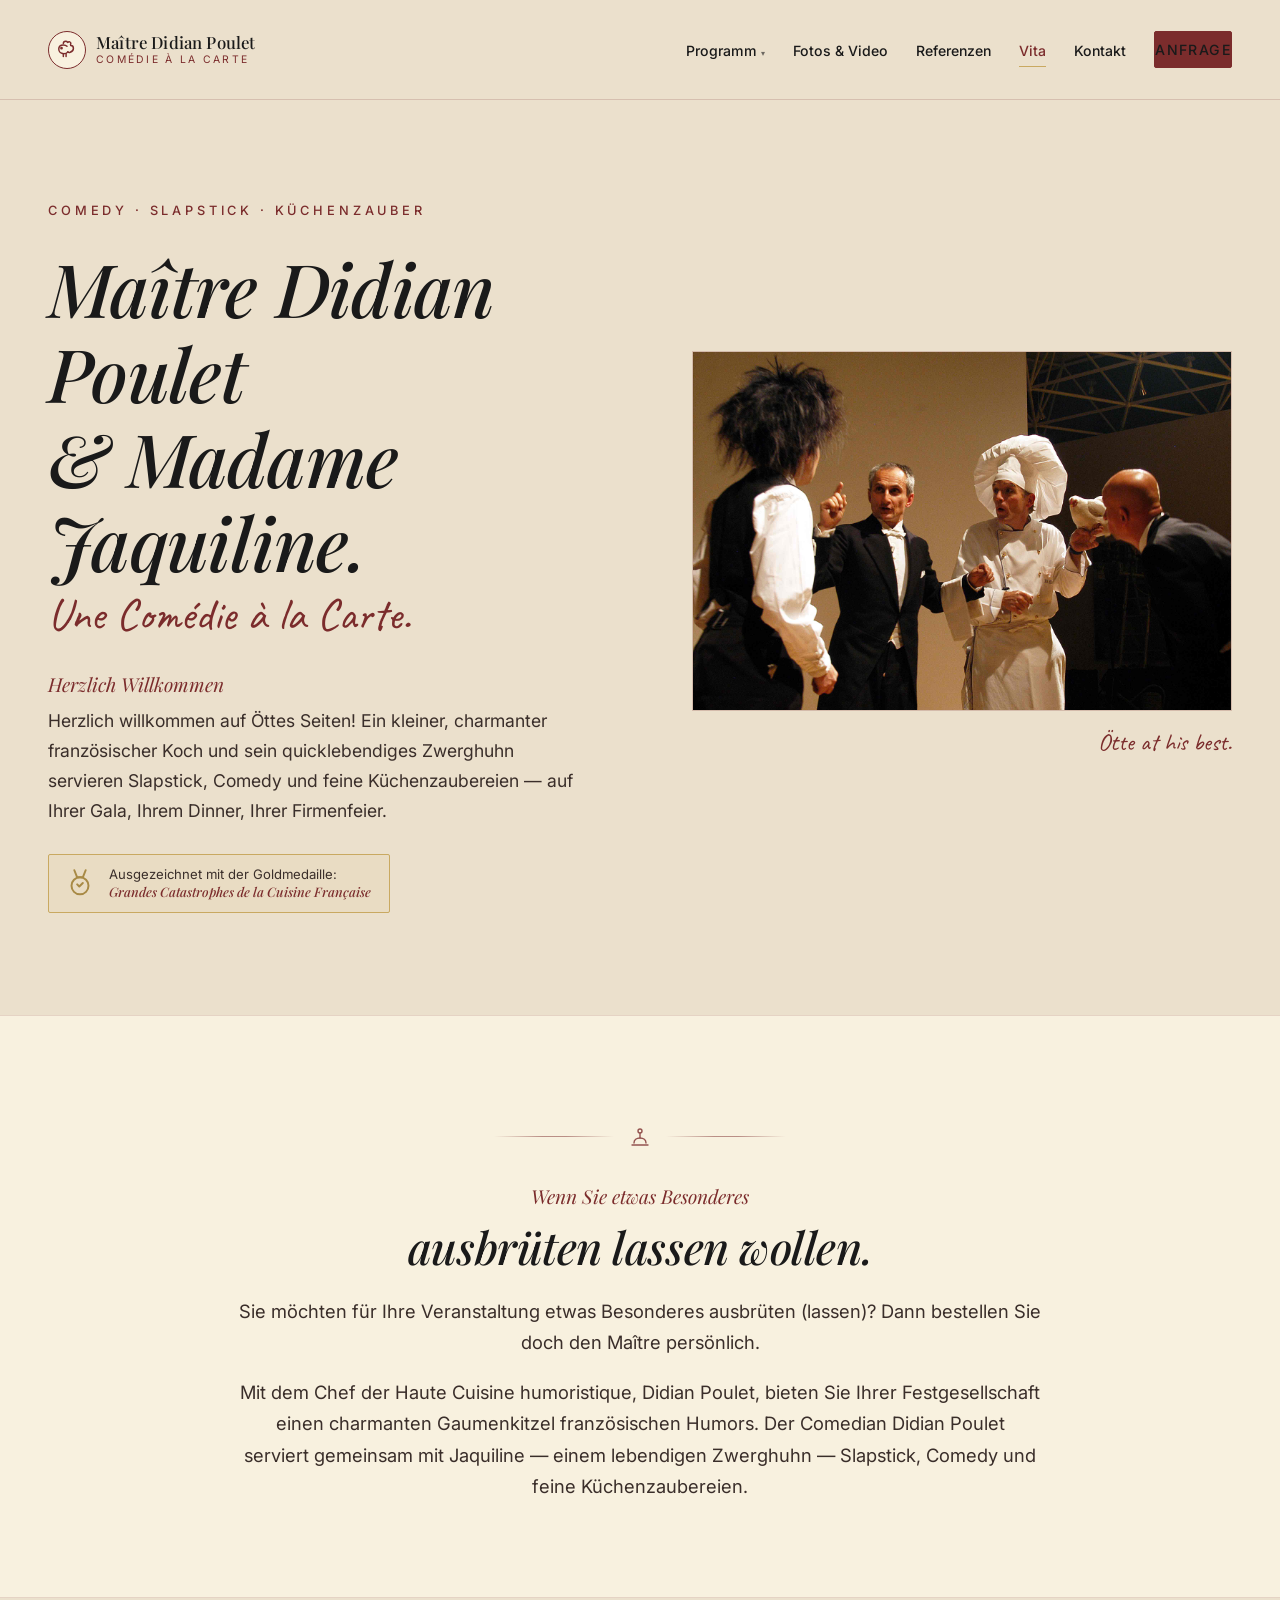
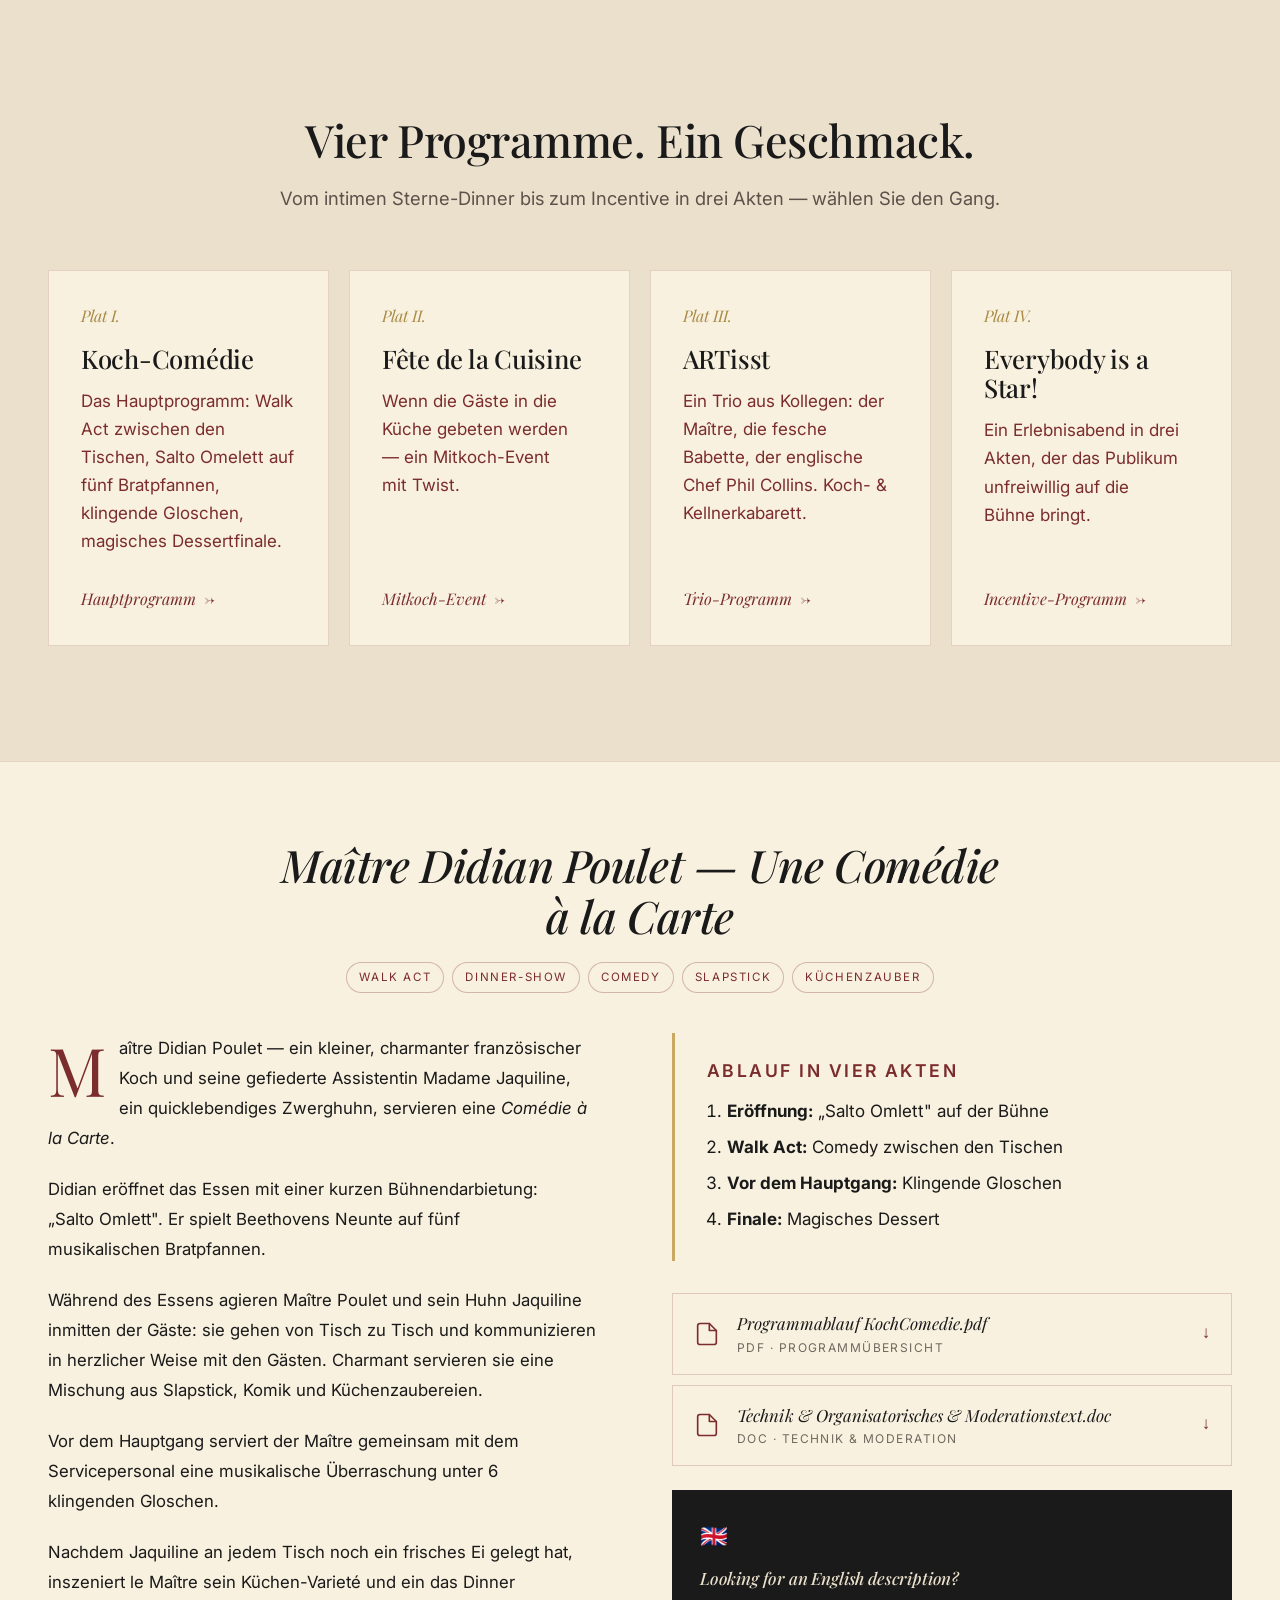
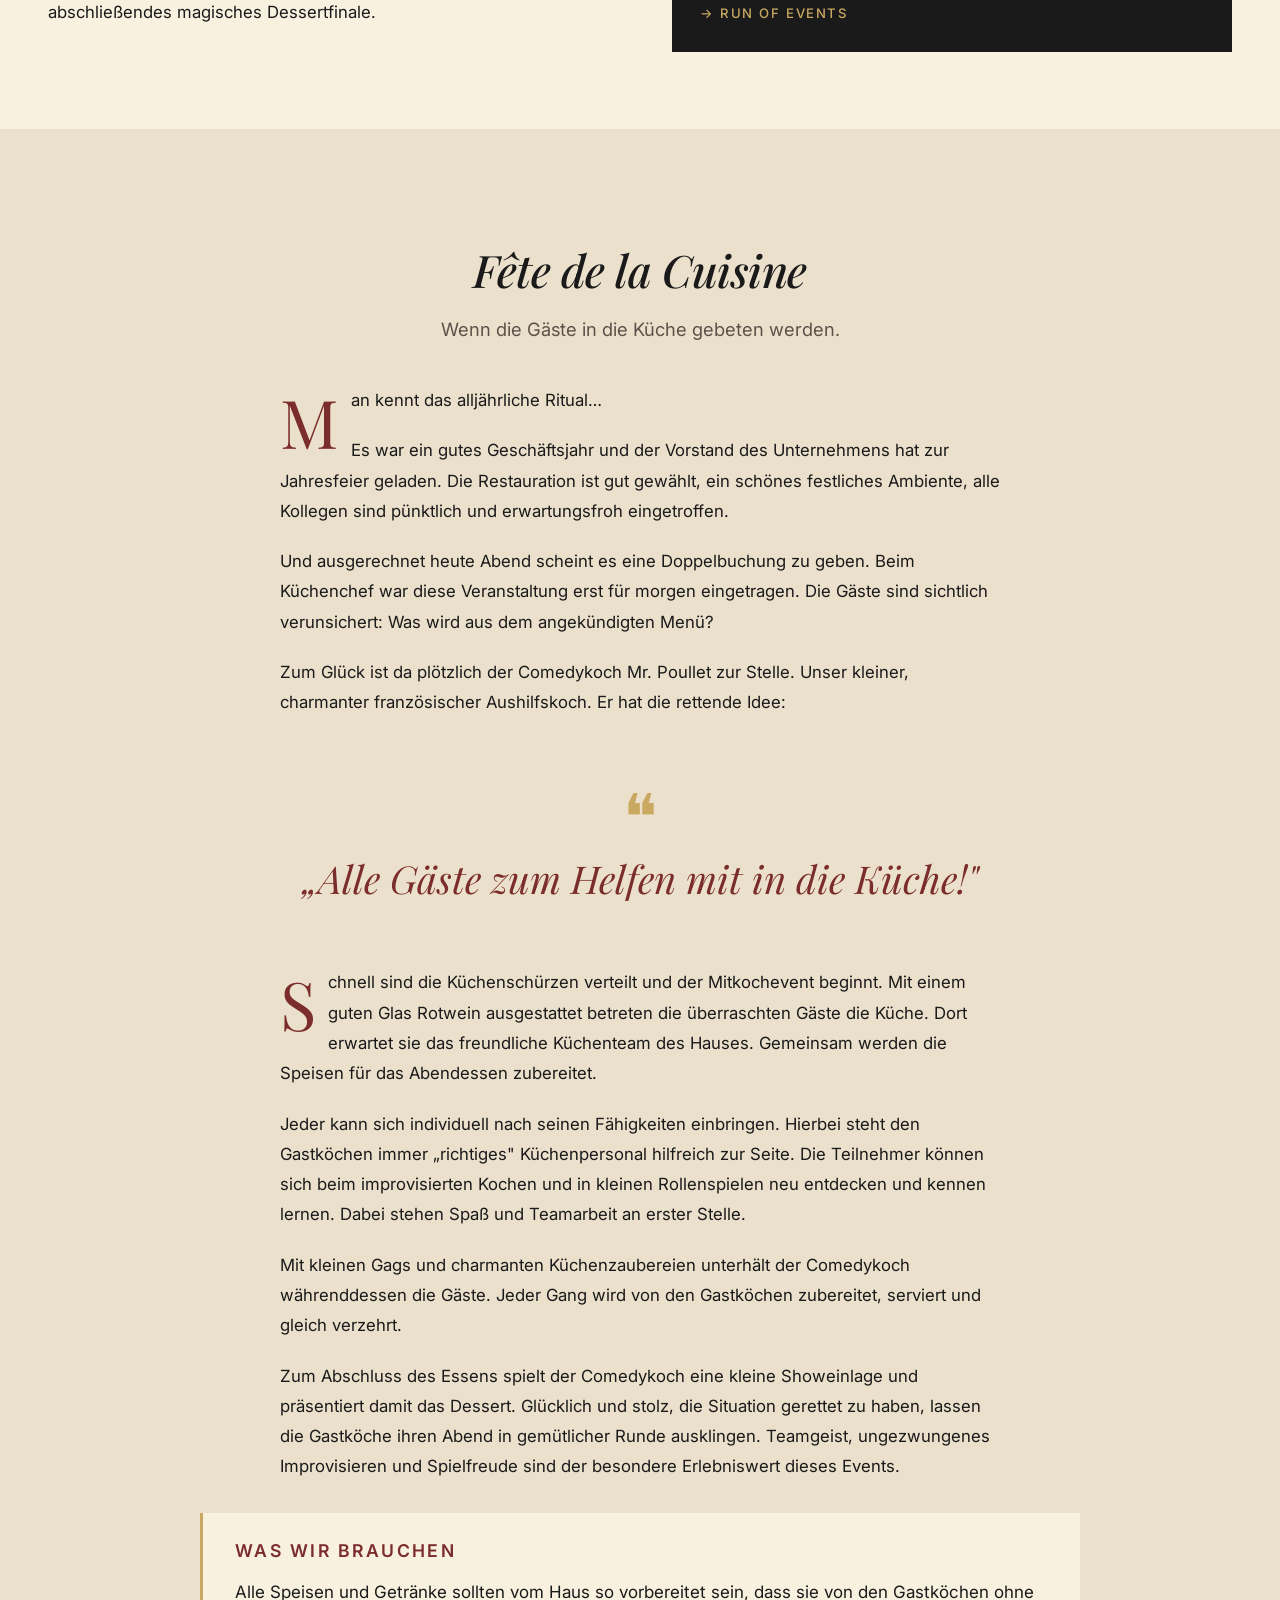
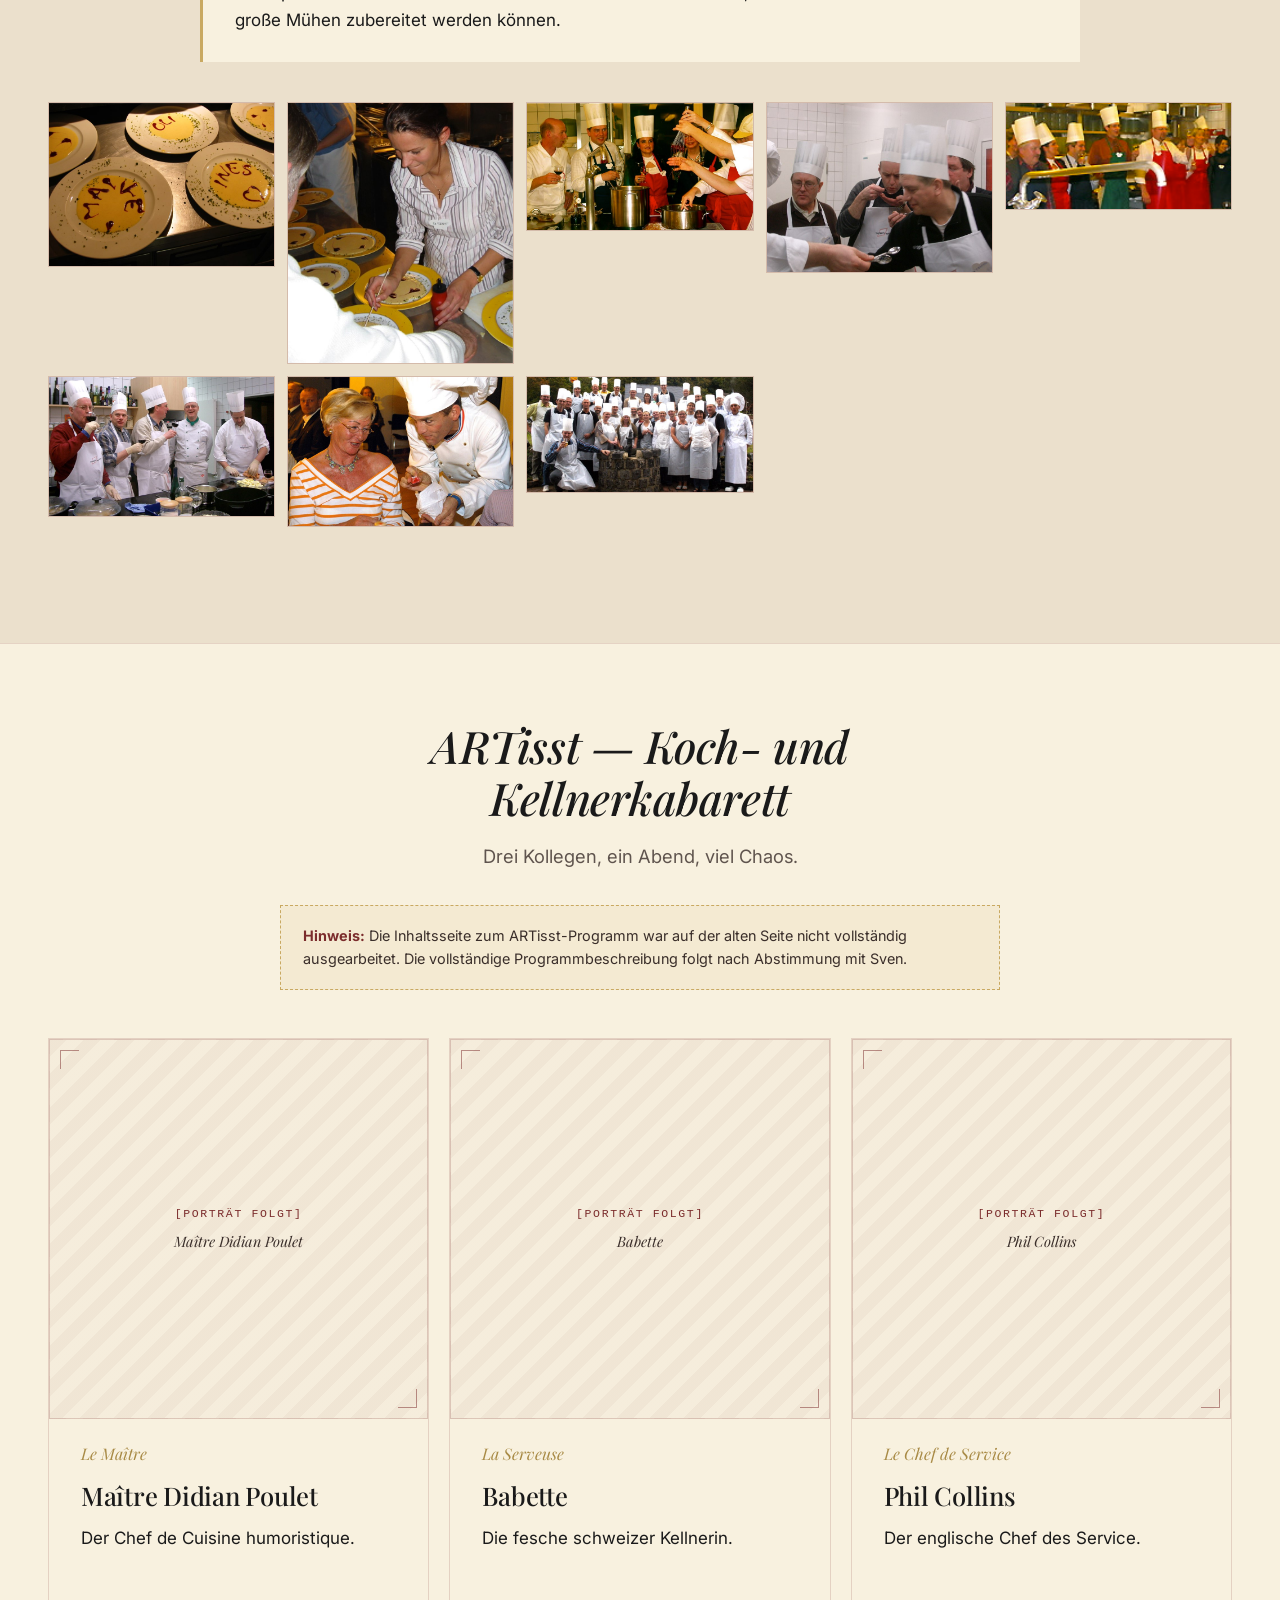
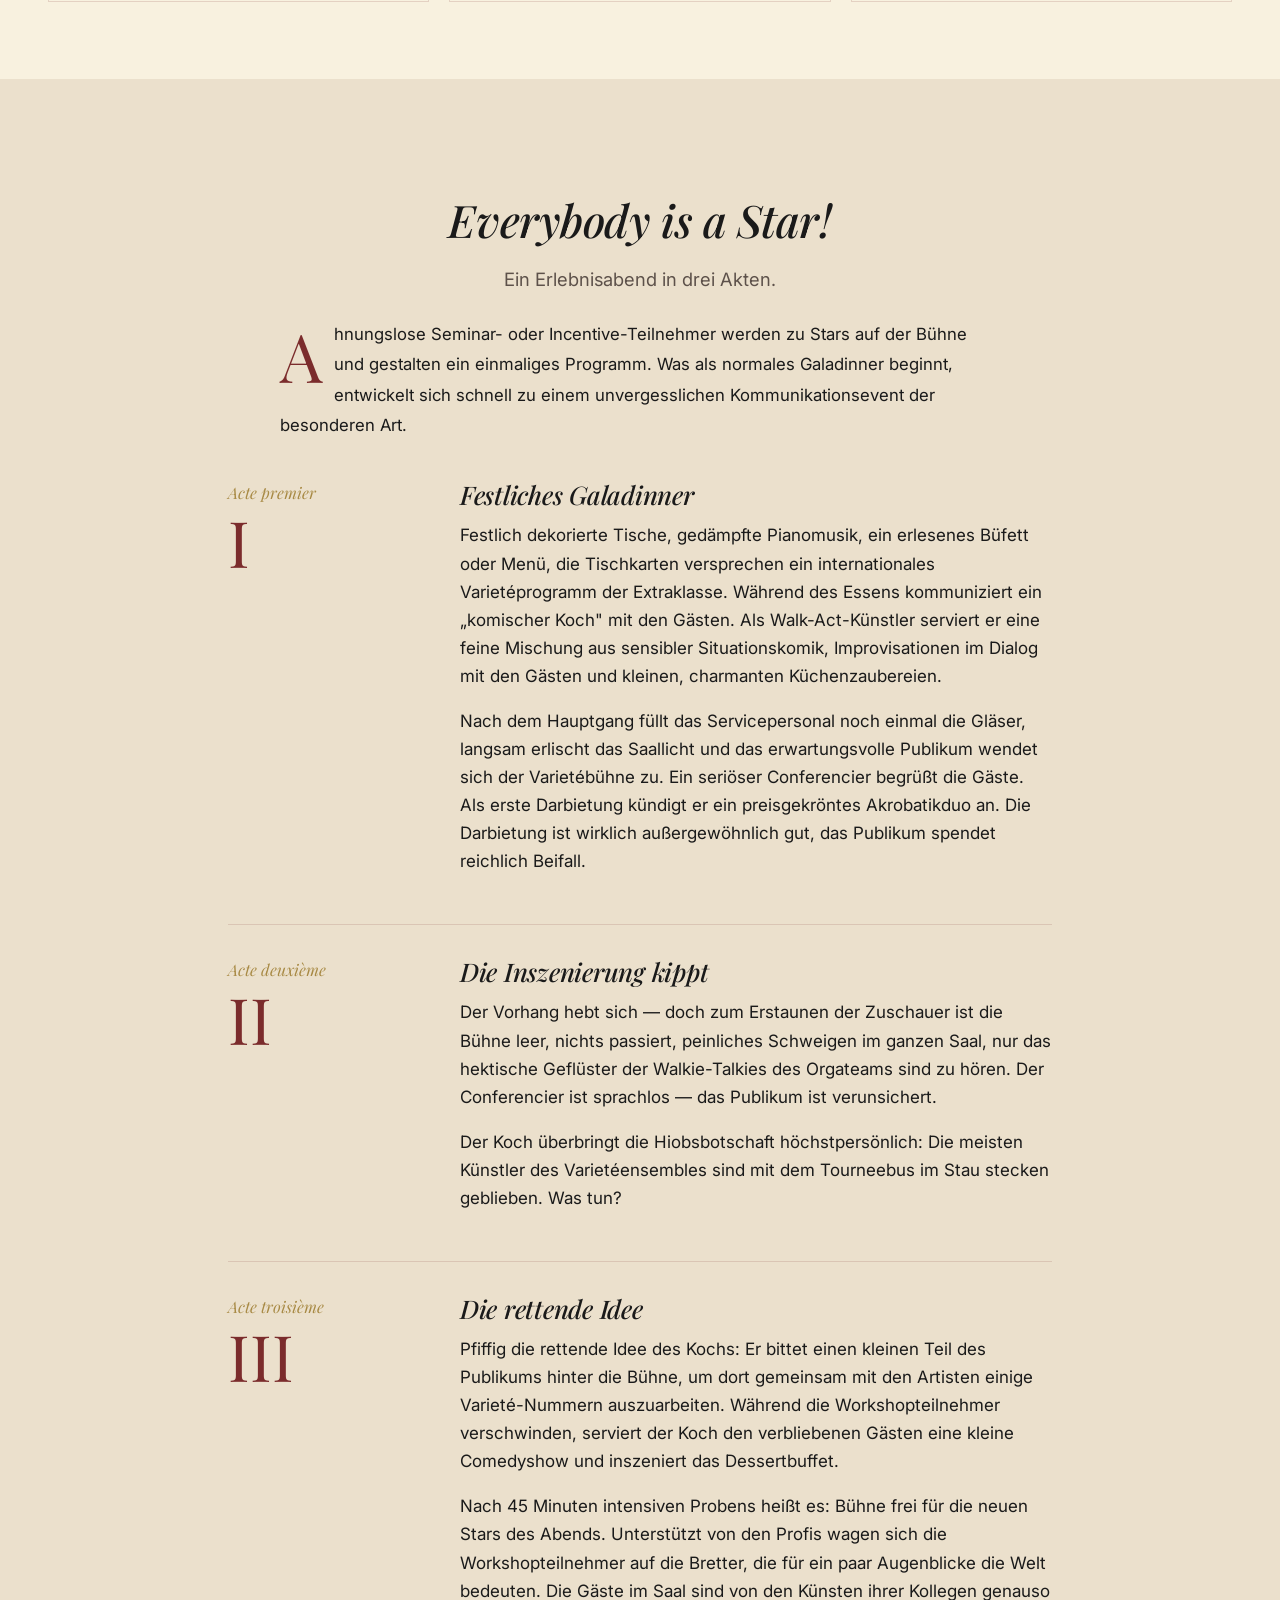
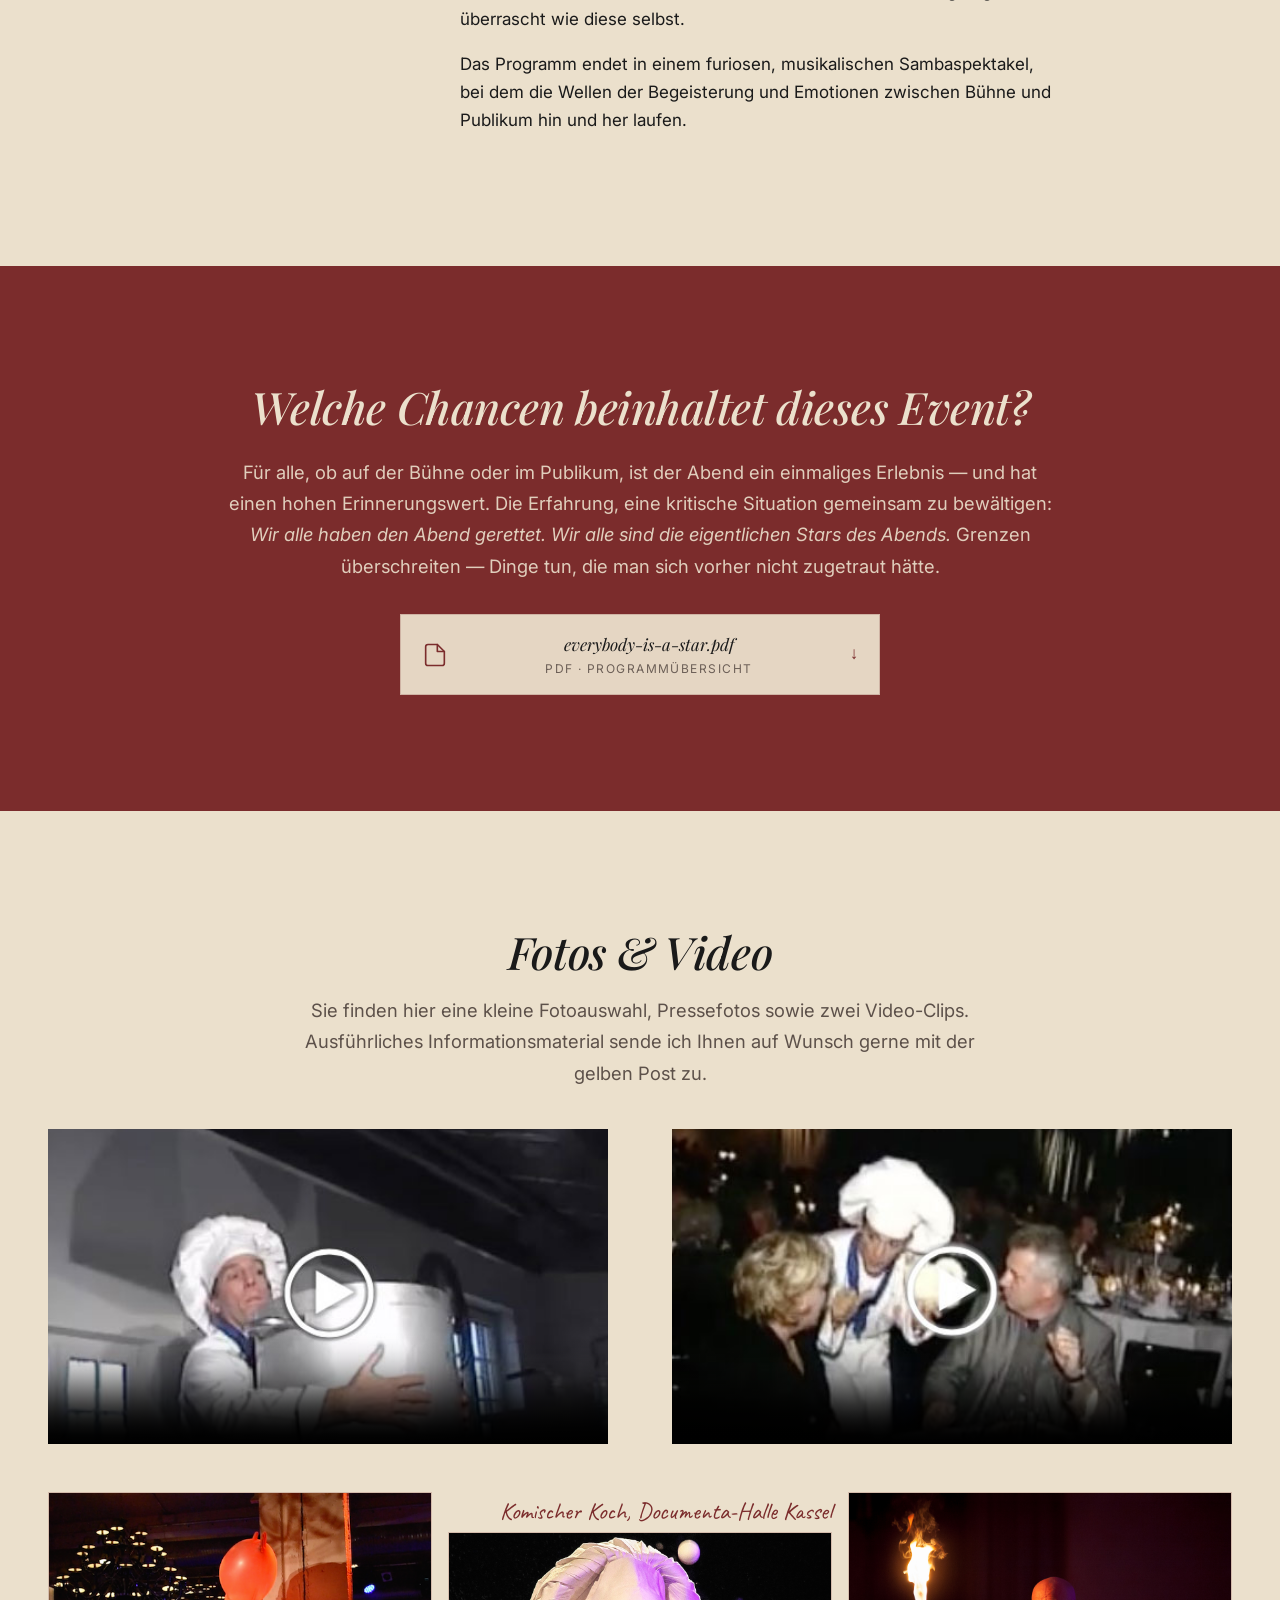
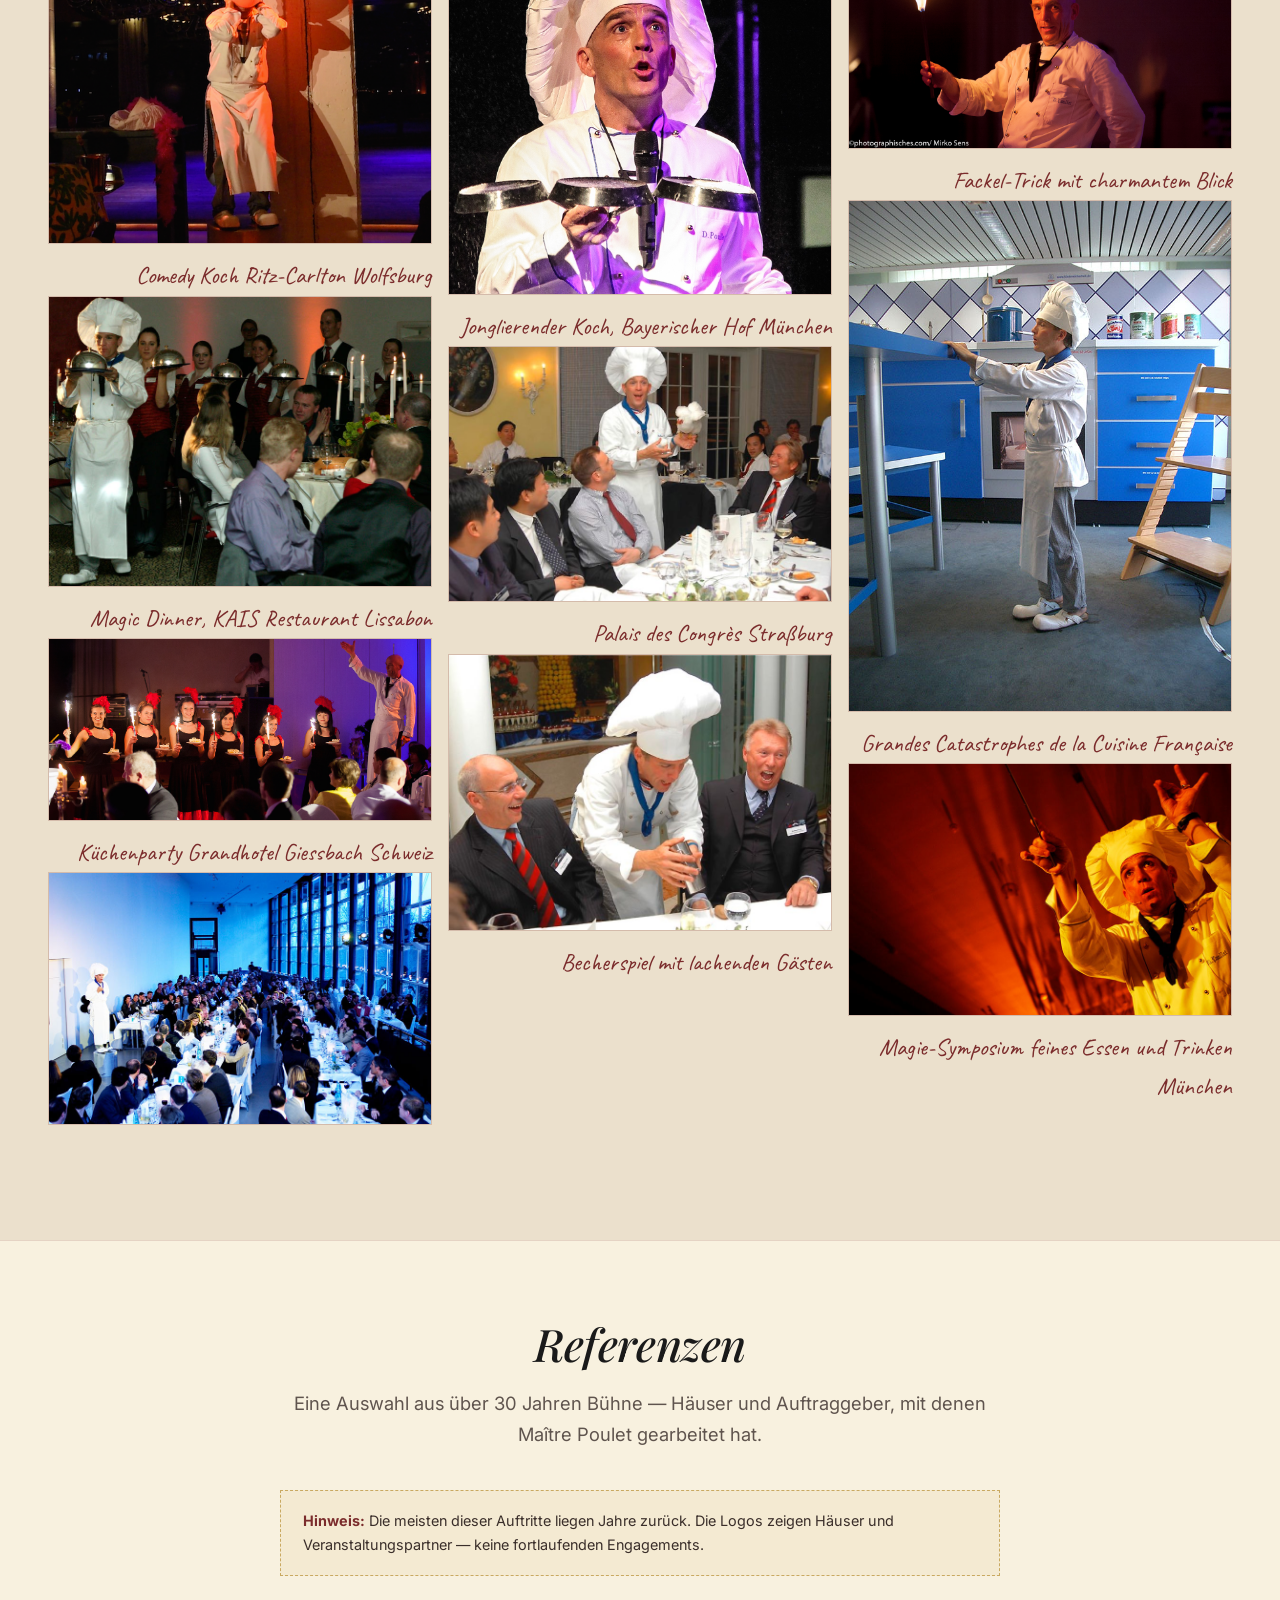
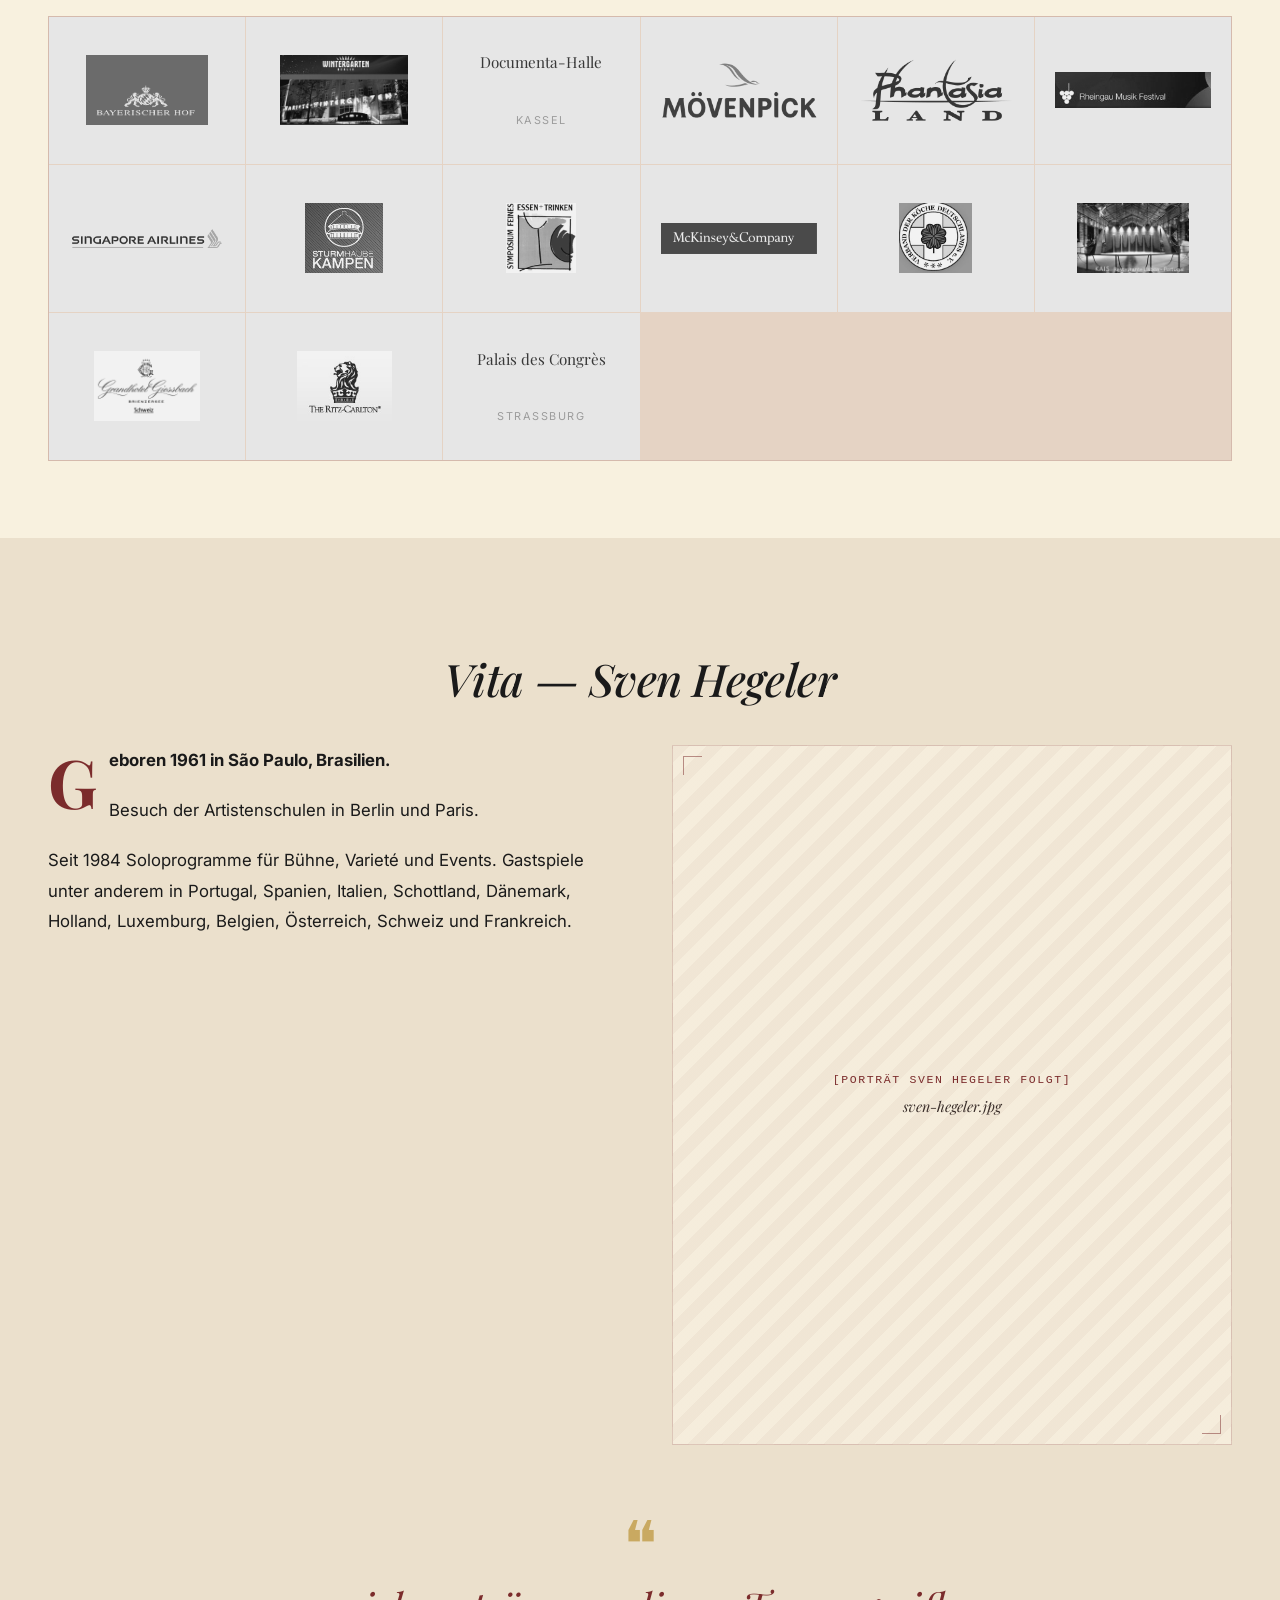
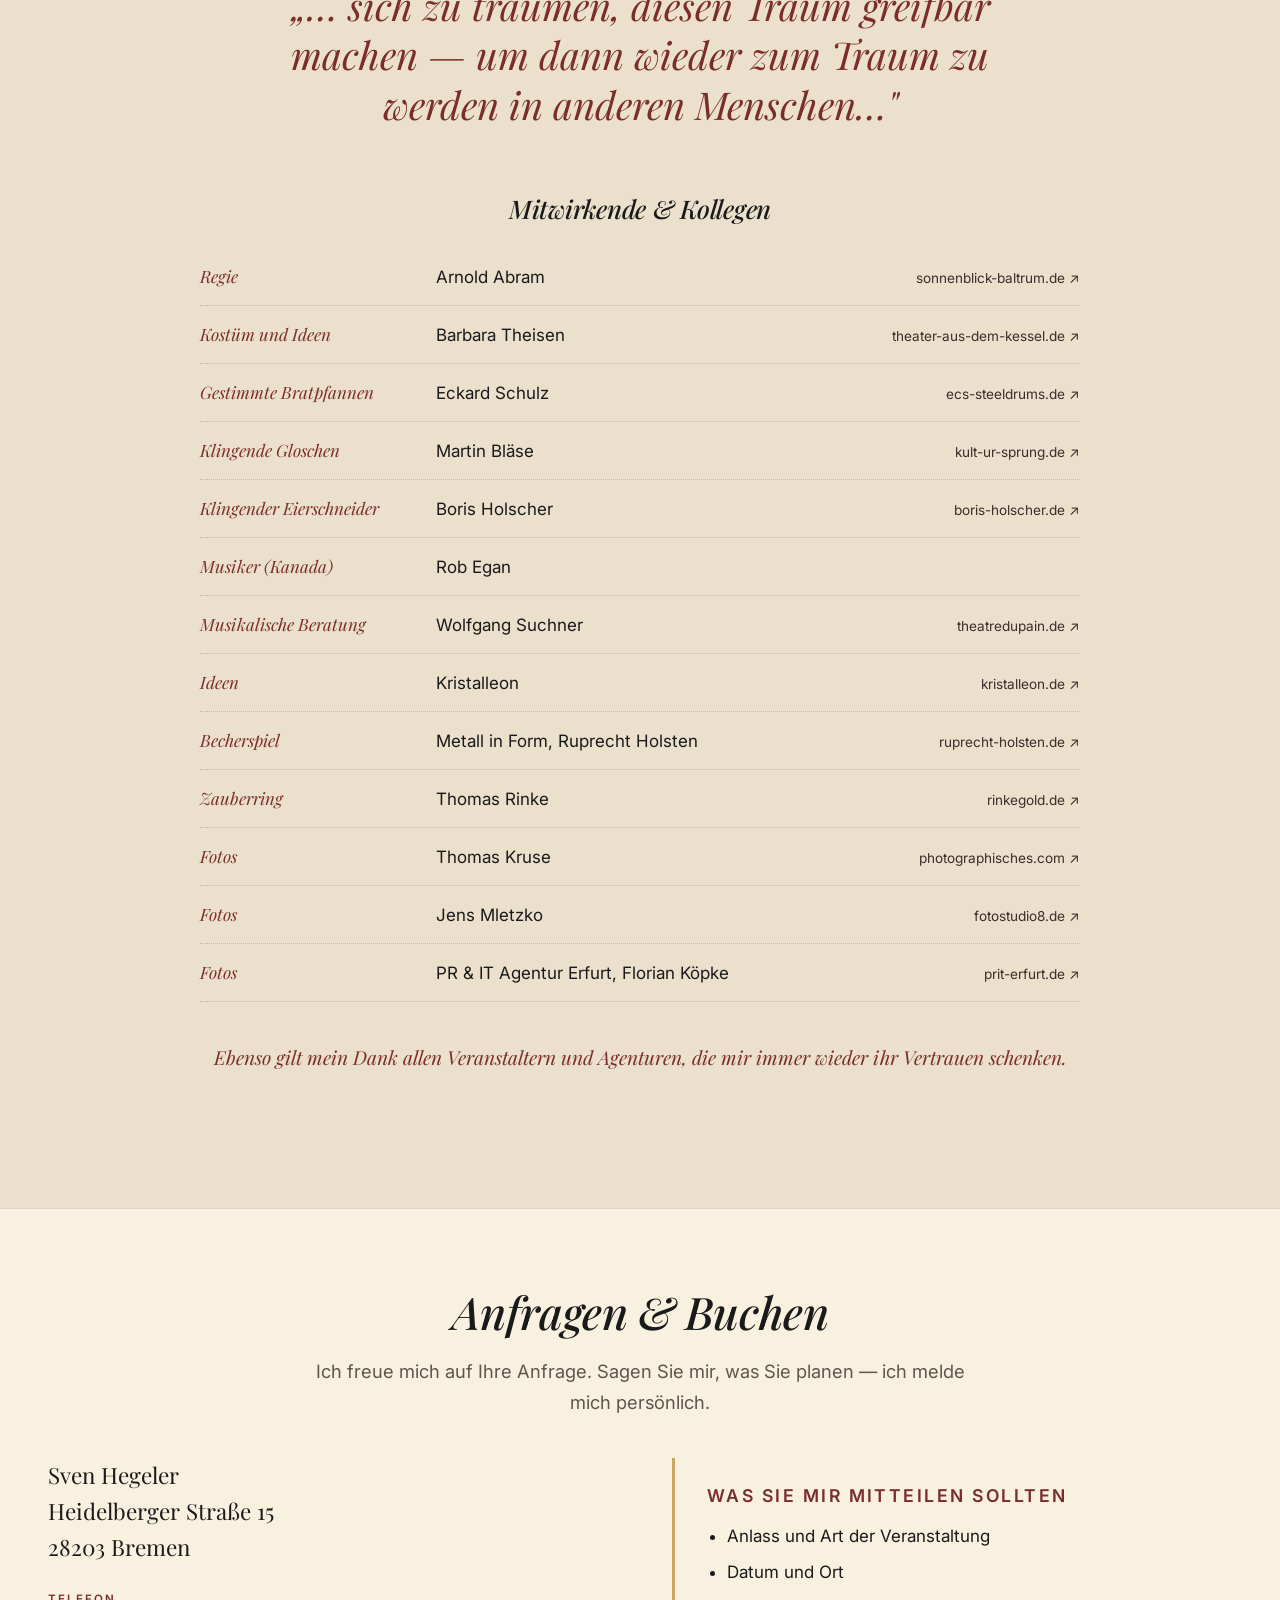
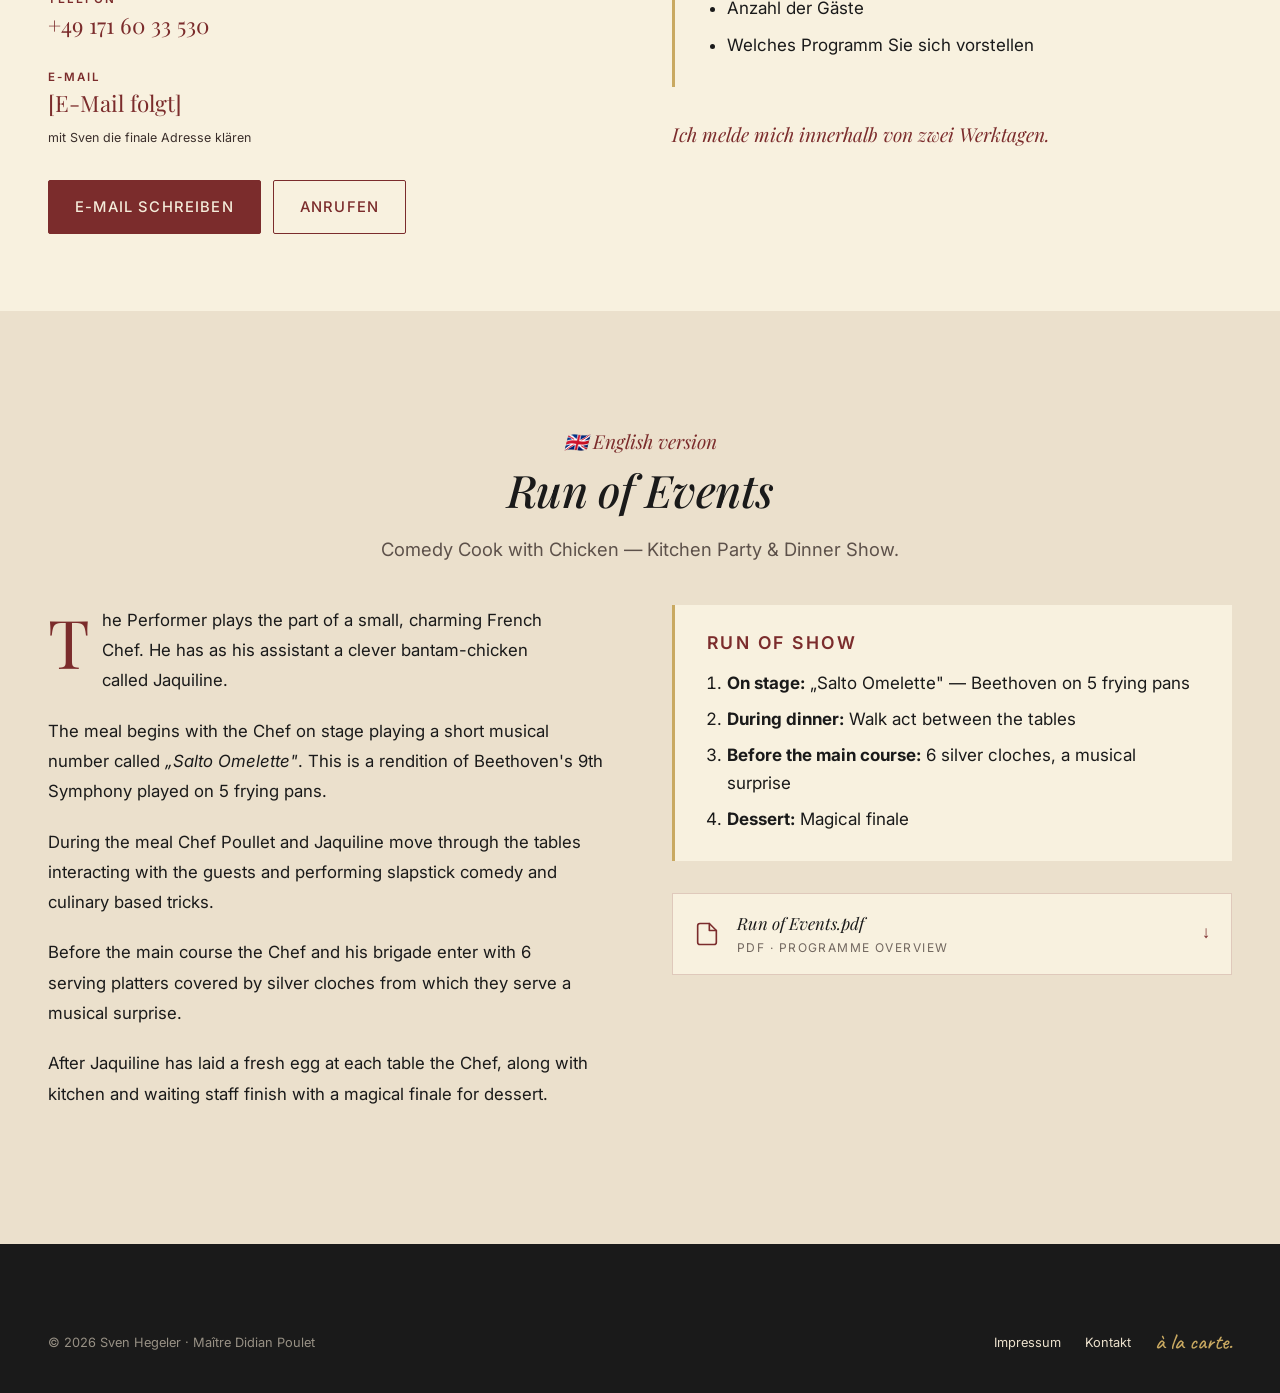
==== index.html @ 416f076c "Initial deploy — Maître Didian Poulet website" ====
<!doctype html>
<html lang="de">
<head>
<meta charset="utf-8">
<meta name="viewport" content="width=device-width,initial-scale=1">
<title>Maître Didian Poulet — Comedy Koch mit Huhn</title>
<meta name="description" content="Comedy · Slapstick · Küchenzauber. Maître Didian Poulet & Madame Jaquiline — eine Comédie à la Carte für Gala, Dinner-Show und Firmenevent.">
<link rel="preconnect" href="https://fonts.googleapis.com">
<link rel="preconnect" href="https://fonts.gstatic.com" crossorigin>
<link href="https://fonts.googleapis.com/css2?family=Playfair+Display:ital,wght@0,400;0,500;1,400;1,500&family=Inter:wght@400;500;600&family=Caveat:wght@500;600&display=swap" rel="stylesheet">
<link rel="stylesheet" href="styles.css">
</head>
<body data-screen-label="Startseite">

<!-- ============ NAVIGATION ============ -->
<header class="nav">
  <div class="nav-inner">
    <a class="brand" href="#start" aria-label="Maître Didian Poulet — nach oben">
      <span class="brand-mark" aria-hidden="true">
        <svg width="22" height="22" viewBox="0 0 24 24" fill="none" stroke="currentColor" stroke-width="1.6" stroke-linecap="round" stroke-linejoin="round">
          <path d="M8 5c0-1.5 1-2.5 2.5-2.5 1 0 1.8.5 2.2 1.2.6-.6 1.5-1 2.3-.6 1.2.5 1.5 2 .8 3"/>
          <path d="M16 7c1.5 0 3 1 3 3 0 2.5-2 4-3.5 4.5-1 .3-2 .2-2.5-.5"/>
          <path d="M13 14c-1 1.5-3 2-4.5 2-3 0-5.5-2-5.5-5 0-2.5 2-4.5 5-4.5 1.5 0 3 .5 4 1.5"/>
          <path d="M8 16v3M11 16v3"/>
          <circle cx="6" cy="10" r=".7" fill="currentColor"/>
        </svg>
      </span>
      <span class="brand-text">
        <span class="brand-name">Maître Didian Poulet</span>
        <span class="brand-sub">Comédie à la Carte</span>
      </span>
    </a>

    <button class="nav-toggle" aria-label="Menü" aria-expanded="false">
      <svg width="22" height="22" viewBox="0 0 24 24" fill="none" stroke="currentColor" stroke-width="1.6"><path d="M3 6h18M3 12h18M3 18h18"/></svg>
    </button>

    <ul class="nav-links">
      <li class="has-submenu"><a href="#koch-comedie">Programm</a>
        <ul class="submenu">
          <li><a href="#koch-comedie">Koch-Comédie</a></li>
          <li><a href="#fete-de-la-cuisine">Fête de la Cuisine</a></li>
          <li><a href="#artisst">ARTisst</a></li>
          <li><a href="#everybody-is-a-star">Everybody is a Star!</a></li>
        </ul>
      </li>
      <li><a href="#fotos-video">Fotos &amp; Video</a></li>
      <li><a href="#referenzen">Referenzen</a></li>
      <li><a href="#vita">Vita</a></li>
      <li><a href="#kontakt">Kontakt</a></li>
      <li><a class="btn nav-cta" href="#kontakt">Anfrage</a></li>
    </ul>
  </div>
</header>

<!-- ============ HERO ============ -->
<section class="hero" id="start">
  <div class="container">
    <div class="hero-grid">
      <div class="hero-text">
        <div class="hero-eyebrow">Comedy · Slapstick · Küchenzauber</div>
        <h1>Maître Didian Poulet<br>&amp; Madame Jaquiline.</h1>
        <div class="sub">Une Comédie à la Carte.</div>
        <p class="kicker" style="margin:28px 0 6px">Herzlich Willkommen</p>
        <p class="subline" style="margin-bottom:28px">Herzlich willkommen auf Öttes Seiten! Ein kleiner, charmanter französischer Koch und sein quicklebendiges Zwerghuhn servieren Slapstick, Comedy und feine Küchenzaubereien — auf Ihrer Gala, Ihrem Dinner, Ihrer Firmenfeier.</p>
        <div class="badge">
          <svg class="badge-medal" width="34" height="34" viewBox="0 0 24 24" fill="none" stroke="currentColor" stroke-width="1.4" stroke-linecap="round" stroke-linejoin="round" aria-hidden="true">
            <path d="M8 3l2 5h4l2-5"/>
            <circle cx="12" cy="14" r="6"/>
            <path d="M10 13l1.5 1.5L14 12"/>
          </svg>
          <span>Ausgezeichnet mit der Goldmedaille:<br><strong style="font-family:var(--serif);font-style:italic;font-weight:500;color:var(--bordeaux)">Grandes Catastrophes de la Cuisine Française</strong></span>
        </div>
      </div>

      <div class="hero-art">
        <figure class="figure">
          <img src="images/didian-poulet-et-jaquiline.jpg" alt="Maître Didian Poulet mit Zwerghuhn Jaquiline auf der Bühne" loading="eager">
          <figcaption>Ötte at his best.</figcaption>
        </figure>
      </div>
    </div>
  </div>
</section>

<!-- ============ AUSBRÜTEN ============ -->
<section class="section--tight" style="background:var(--paper); border-top:1px solid rgba(123,44,44,.15); border-bottom:1px solid rgba(123,44,44,.15)">
  <div class="container--narrow center">
    <div class="ornament" aria-hidden="true">
      <svg width="24" height="24" viewBox="0 0 24 24" fill="none" stroke="currentColor" stroke-width="1.4" stroke-linecap="round" stroke-linejoin="round">
        <path d="M6 18c0-3 2.5-5 6-5s6 2 6 5"/><path d="M4 20h16"/><path d="M12 13V8"/><circle cx="12" cy="6" r="2"/>
      </svg>
    </div>
    <p class="kicker" style="margin-bottom:8px">Wenn Sie etwas Besonderes</p>
    <h2 style="font-style:italic">ausbrüten lassen wollen.</h2>
    <p class="lead" style="margin-top:24px">Sie möchten für Ihre Veranstaltung etwas Besonderes ausbrüten (lassen)? Dann bestellen Sie doch den Maître persönlich.</p>
    <p class="lead">Mit dem Chef der Haute Cuisine humoristique, Didian Poulet, bieten Sie Ihrer Festgesellschaft einen charmanten Gaumenkitzel französischen Humors. Der Comedian Didian Poulet serviert gemeinsam mit Jaquiline — einem lebendigen Zwerghuhn — Slapstick, Comedy und feine Küchenzaubereien.</p>
  </div>
</section>

<!-- ============ PROGRAMM-ÜBERSICHT ============ -->
<section class="section">
  <div class="container">
    <div class="section-head">
      <h2>Vier Programme. Ein Geschmack.</h2>
      <p class="lead muted">Vom intimen Sterne-Dinner bis zum Incentive in drei Akten — wählen Sie den Gang.</p>
    </div>

    <div class="program-grid">
      <a class="card" href="#koch-comedie">
        <span class="card-num">Plat I.</span>
        <h3>Koch-Comédie</h3>
        <p>Das Hauptprogramm: Walk Act zwischen den Tischen, Salto Omelett auf fünf Bratpfannen, klingende Gloschen, magisches Dessertfinale.</p>
        <span class="card-link">Hauptprogramm</span>
      </a>
      <a class="card" href="#fete-de-la-cuisine">
        <span class="card-num">Plat II.</span>
        <h3>Fête de la Cuisine</h3>
        <p>Wenn die Gäste in die Küche gebeten werden — ein Mitkoch-Event mit Twist.</p>
        <span class="card-link">Mitkoch-Event</span>
      </a>
      <a class="card" href="#artisst">
        <span class="card-num">Plat III.</span>
        <h3>ARTisst</h3>
        <p>Ein Trio aus Kollegen: der Maître, die fesche Babette, der englische Chef Phil Collins. Koch- &amp; Kellnerkabarett.</p>
        <span class="card-link">Trio-Programm</span>
      </a>
      <a class="card" href="#everybody-is-a-star">
        <span class="card-num">Plat IV.</span>
        <h3>Everybody is a Star!</h3>
        <p>Ein Erlebnisabend in drei Akten, der das Publikum unfreiwillig auf die Bühne bringt.</p>
        <span class="card-link">Incentive-Programm</span>
      </a>
    </div>
  </div>
</section>

<!-- ============ KOCH-COMÉDIE ============ -->
<section class="section section--tight" id="koch-comedie" style="background:var(--paper); border-top:1px solid rgba(123,44,44,.15)">
  <div class="container">
    <div class="section-head" style="margin-bottom:40px">
      <h2 style="font-style:italic">Maître Didian Poulet — Une Comédie à la Carte</h2>
      <div class="tags" style="justify-content:center; margin-top:20px">
        <span class="tag">Walk Act</span><span class="tag">Dinner-Show</span><span class="tag">Comedy</span><span class="tag">Slapstick</span><span class="tag">Küchenzauber</span>
      </div>
    </div>

    <div class="two-col">
      <div class="prose" style="margin:0">
        <p>Maître Didian Poulet — ein kleiner, charmanter französischer Koch und seine gefiederte Assistentin Madame Jaquiline, ein quicklebendiges Zwerghuhn, servieren eine <em>Comédie à la Carte</em>.</p>
        <p>Didian eröffnet das Essen mit einer kurzen Bühnendarbietung: „Salto Omlett". Er spielt Beethovens Neunte auf fünf musikalischen Bratpfannen.</p>
        <p>Während des Essens agieren Maître Poulet und sein Huhn Jaquiline inmitten der Gäste: sie gehen von Tisch zu Tisch und kommunizieren in herzlicher Weise mit den Gästen. Charmant servieren sie eine Mischung aus Slapstick, Komik und Küchenzaubereien.</p>
        <p>Vor dem Hauptgang serviert der Maître gemeinsam mit dem Servicepersonal eine musikalische Überraschung unter 6 klingenden Gloschen.</p>
        <p>Nachdem Jaquiline an jedem Tisch noch ein frisches Ei gelegt hat, inszeniert le Maître sein Küchen-Varieté und ein das Dinner abschließendes magisches Dessertfinale.</p>
      </div>

      <aside>
        <div class="aside-box" style="margin-top:0">
          <h3>Ablauf in vier Akten</h3>
          <ol>
            <li><strong>Eröffnung:</strong> „Salto Omlett" auf der Bühne</li>
            <li><strong>Walk Act:</strong> Comedy zwischen den Tischen</li>
            <li><strong>Vor dem Hauptgang:</strong> Klingende Gloschen</li>
            <li><strong>Finale:</strong> Magisches Dessert</li>
          </ol>
        </div>

        <div class="downloads">
          <a class="download" href="#" onclick="event.preventDefault(); alert('Datei wird beim Deployment hinzugefügt.')">
            <svg class="download-icon" width="28" height="28" viewBox="0 0 24 24" fill="none" stroke="currentColor" stroke-width="1.4" stroke-linecap="round" stroke-linejoin="round"><path d="M14 3H6a2 2 0 0 0-2 2v14a2 2 0 0 0 2 2h12a2 2 0 0 0 2-2V9z"/><path d="M14 3v6h6"/></svg>
            <div class="download-meta"><div class="download-name">Programmablauf KochComedie.pdf</div><div class="download-sub">PDF · Programmübersicht</div></div>
            <span class="download-arrow">↓</span>
          </a>
          <a class="download" href="#" onclick="event.preventDefault(); alert('Datei wird beim Deployment hinzugefügt.')">
            <svg class="download-icon" width="28" height="28" viewBox="0 0 24 24" fill="none" stroke="currentColor" stroke-width="1.4" stroke-linecap="round" stroke-linejoin="round"><path d="M14 3H6a2 2 0 0 0-2 2v14a2 2 0 0 0 2 2h12a2 2 0 0 0 2-2V9z"/><path d="M14 3v6h6"/></svg>
            <div class="download-meta"><div class="download-name">Technik &amp; Organisatorisches &amp; Moderationstext.doc</div><div class="download-sub">DOC · Technik &amp; Moderation</div></div>
            <span class="download-arrow">↓</span>
          </a>
        </div>

        <div class="en-box" style="margin-top:24px">
          <span class="flag">🇬🇧</span>
          <h4>Looking for an English description?</h4>
          <a href="#run-of-events">→ Run of Events</a>
        </div>
      </aside>
    </div>
  </div>
</section>

<!-- ============ FÊTE DE LA CUISINE ============ -->
<section class="section" id="fete-de-la-cuisine">
  <div class="container">
    <div class="section-head" style="margin-bottom:40px">
      <h2 style="font-style:italic">Fête de la Cuisine</h2>
      <p class="lead muted">Wenn die Gäste in die Küche gebeten werden.</p>
    </div>

    <div class="container--narrow" style="padding:0">
      <div class="prose">
        <p>Man kennt das alljährliche Ritual…</p>
        <p>Es war ein gutes Geschäftsjahr und der Vorstand des Unternehmens hat zur Jahresfeier geladen. Die Restauration ist gut gewählt, ein schönes festliches Ambiente, alle Kollegen sind pünktlich und erwartungsfroh eingetroffen.</p>
        <p>Und ausgerechnet heute Abend scheint es eine Doppelbuchung zu geben. Beim Küchenchef war diese Veranstaltung erst für morgen eingetragen. Die Gäste sind sichtlich verunsichert: Was wird aus dem angekündigten Menü?</p>
        <p>Zum Glück ist da plötzlich der Comedykoch Mr. Poullet zur Stelle. Unser kleiner, charmanter französischer Aushilfskoch. Er hat die rettende Idee:</p>
      </div>
    </div>

    <div class="pullquote"><p>„Alle Gäste zum Helfen mit in die Küche!"</p></div>

    <div class="container--narrow" style="padding:0">
      <div class="prose">
        <p>Schnell sind die Küchenschürzen verteilt und der Mitkochevent beginnt. Mit einem guten Glas Rotwein ausgestattet betreten die überraschten Gäste die Küche. Dort erwartet sie das freundliche Küchenteam des Hauses. Gemeinsam werden die Speisen für das Abendessen zubereitet.</p>
        <p>Jeder kann sich individuell nach seinen Fähigkeiten einbringen. Hierbei steht den Gastköchen immer „richtiges" Küchenpersonal hilfreich zur Seite. Die Teilnehmer können sich beim improvisierten Kochen und in kleinen Rollenspielen neu entdecken und kennen lernen. Dabei stehen Spaß und Teamarbeit an erster Stelle.</p>
        <p>Mit kleinen Gags und charmanten Küchenzaubereien unterhält der Comedykoch währenddessen die Gäste. Jeder Gang wird von den Gastköchen zubereitet, serviert und gleich verzehrt.</p>
        <p>Zum Abschluss des Essens spielt der Comedykoch eine kleine Showeinlage und präsentiert damit das Dessert. Glücklich und stolz, die Situation gerettet zu haben, lassen die Gastköche ihren Abend in gemütlicher Runde ausklingen. Teamgeist, ungezwungenes Improvisieren und Spielfreude sind der besondere Erlebniswert dieses Events.</p>
      </div>

      <div class="aside-box">
        <h3>Was wir brauchen</h3>
        <p style="margin:0">Alle Speisen und Getränke sollten vom Haus so vorbereitet sein, dass sie von den Gastköchen ohne große Mühen zubereitet werden können.</p>
      </div>
    </div>

    <div class="gallery-strip" style="margin-top:40px">
      <figure class="figure"><img src="images/bilder/fete-de-la-quisine-mitkoch-event_0001.jpg" alt="Fête de la Cuisine Mitkoch-Event" loading="lazy"></figure>
      <figure class="figure"><img src="images/bilder/fete-de-la-quisine-mitkoch-event_0002.jpg" alt="Fête de la Cuisine Mitkoch-Event" loading="lazy"></figure>
      <figure class="figure"><img src="images/bilder/fete-de-la-quisine-mitkoch-event_0003.jpg" alt="Fête de la Cuisine Mitkoch-Event" loading="lazy"></figure>
      <figure class="figure"><img src="images/bilder/fete-de-la-quisine-mitkoch-event_0004.jpg" alt="Fête de la Cuisine Mitkoch-Event" loading="lazy"></figure>
      <figure class="figure"><img src="images/bilder/fete-de-la-quisine-mitkoch-event_0005.jpg" alt="Fête de la Cuisine Mitkoch-Event" loading="lazy"></figure>
      <figure class="figure"><img src="images/bilder/fete-de-la-quisine-mitkoch-event_0006.jpg" alt="Fête de la Cuisine Mitkoch-Event" loading="lazy"></figure>
      <figure class="figure"><img src="images/bilder/fete-de-la-quisine-mitkoch-event_0007.jpg" alt="Fête de la Cuisine Mitkoch-Event" loading="lazy"></figure>
      <figure class="figure"><img src="images/bilder/fete-de-la-quisine-mitkoch-event_0008.jpg" alt="Fête de la Cuisine Mitkoch-Event" loading="lazy"></figure>
    </div>
  </div>
</section>

<!-- ============ ARTISST ============ -->
<section class="section section--tight" id="artisst" style="background:var(--paper); border-top:1px solid rgba(123,44,44,.15)">
  <div class="container">
    <div class="section-head" style="margin-bottom:32px">
      <h2 style="font-style:italic">ARTisst — Koch- und Kellnerkabarett</h2>
      <p class="lead muted">Drei Kollegen, ein Abend, viel Chaos.</p>
    </div>

    <div class="note-box" style="max-width:720px; margin:0 auto 48px">
      <strong>Hinweis:</strong> Die Inhaltsseite zum ARTisst-Programm war auf der alten Seite nicht vollständig ausgearbeitet. Die vollständige Programmbeschreibung folgt nach Abstimmung mit Sven.
    </div>

    <div class="program-grid">
      <article class="card">
        <div class="ph ph--square" style="margin:-32px -32px 8px"><div class="ph-label">[Porträt folgt]<span class="ph-cap">Maître Didian Poulet</span></div></div>
        <span class="card-num">Le Maître</span>
        <h3>Maître Didian Poulet</h3>
        <p>Der Chef de Cuisine humoristique.</p>
      </article>
      <article class="card">
        <div class="ph ph--square" style="margin:-32px -32px 8px"><div class="ph-label">[Porträt folgt]<span class="ph-cap">Babette</span></div></div>
        <span class="card-num">La Serveuse</span>
        <h3>Babette</h3>
        <p>Die fesche schweizer Kellnerin.</p>
      </article>
      <article class="card">
        <div class="ph ph--square" style="margin:-32px -32px 8px"><div class="ph-label">[Porträt folgt]<span class="ph-cap">Phil Collins</span></div></div>
        <span class="card-num">Le Chef de Service</span>
        <h3>Phil Collins</h3>
        <p>Der englische Chef des Service.</p>
      </article>
    </div>
  </div>
</section>

<!-- ============ EVERYBODY IS A STAR ============ -->
<section class="section" id="everybody-is-a-star">
  <div class="container--narrow">
    <div class="section-head" style="margin-bottom:24px">
      <h2 style="font-style:italic">Everybody is a Star!</h2>
      <p class="lead muted">Ein Erlebnisabend in drei Akten.</p>
    </div>

    <div class="prose">
      <p>Ahnungslose Seminar- oder Incentive-Teilnehmer werden zu Stars auf der Bühne und gestalten ein einmaliges Programm. Was als normales Galadinner beginnt, entwickelt sich schnell zu einem unvergesslichen Kommunikationsevent der besonderen Art.</p>
    </div>

    <div class="acts">
      <div class="act">
        <div class="act-num">Acte premier <span class="big">I</span></div>
        <div>
          <h3 style="font-style:italic">Festliches Galadinner</h3>
          <p>Festlich dekorierte Tische, gedämpfte Pianomusik, ein erlesenes Büfett oder Menü, die Tischkarten versprechen ein internationales Varietéprogramm der Extraklasse. Während des Essens kommuniziert ein „komischer Koch" mit den Gästen. Als Walk-Act-Künstler serviert er eine feine Mischung aus sensibler Situationskomik, Improvisationen im Dialog mit den Gästen und kleinen, charmanten Küchenzaubereien.</p>
          <p>Nach dem Hauptgang füllt das Servicepersonal noch einmal die Gläser, langsam erlischt das Saallicht und das erwartungsvolle Publikum wendet sich der Varietébühne zu. Ein seriöser Conferencier begrüßt die Gäste. Als erste Darbietung kündigt er ein preisgekröntes Akrobatikduo an. Die Darbietung ist wirklich außergewöhnlich gut, das Publikum spendet reichlich Beifall.</p>
        </div>
      </div>
      <div class="act">
        <div class="act-num">Acte deuxième <span class="big">II</span></div>
        <div>
          <h3 style="font-style:italic">Die Inszenierung kippt</h3>
          <p>Der Vorhang hebt sich — doch zum Erstaunen der Zuschauer ist die Bühne leer, nichts passiert, peinliches Schweigen im ganzen Saal, nur das hektische Geflüster der Walkie-Talkies des Orgateams sind zu hören. Der Conferencier ist sprachlos — das Publikum ist verunsichert.</p>
          <p>Der Koch überbringt die Hiobsbotschaft höchstpersönlich: Die meisten Künstler des Varietéensembles sind mit dem Tourneebus im Stau stecken geblieben. Was tun?</p>
        </div>
      </div>
      <div class="act">
        <div class="act-num">Acte troisième <span class="big">III</span></div>
        <div>
          <h3 style="font-style:italic">Die rettende Idee</h3>
          <p>Pfiffig die rettende Idee des Kochs: Er bittet einen kleinen Teil des Publikums hinter die Bühne, um dort gemeinsam mit den Artisten einige Varieté-Nummern auszuarbeiten. Während die Workshopteilnehmer verschwinden, serviert der Koch den verbliebenen Gästen eine kleine Comedyshow und inszeniert das Dessertbuffet.</p>
          <p>Nach 45 Minuten intensiven Probens heißt es: Bühne frei für die neuen Stars des Abends. Unterstützt von den Profis wagen sich die Workshopteilnehmer auf die Bretter, die für ein paar Augenblicke die Welt bedeuten. Die Gäste im Saal sind von den Künsten ihrer Kollegen genauso überrascht wie diese selbst.</p>
          <p>Das Programm endet in einem furiosen, musikalischen Sambaspektakel, bei dem die Wellen der Begeisterung und Emotionen zwischen Bühne und Publikum hin und her laufen.</p>
        </div>
      </div>
    </div>
  </div>
</section>

<section class="section section--bordeaux">
  <div class="container--narrow center">
    <h2 style="font-style:italic; margin-bottom:24px">Welche Chancen beinhaltet dieses Event?</h2>
    <p class="lead" style="color:rgba(235,224,204,.9)">Für alle, ob auf der Bühne oder im Publikum, ist der Abend ein einmaliges Erlebnis — und hat einen hohen Erinnerungswert. Die Erfahrung, eine kritische Situation gemeinsam zu bewältigen: <em>Wir alle haben den Abend gerettet. Wir alle sind die eigentlichen Stars des Abends.</em> Grenzen überschreiten — Dinge tun, die man sich vorher nicht zugetraut hätte.</p>
    <div class="downloads" style="max-width:480px; margin:32px auto 0">
      <a class="download" href="#" onclick="event.preventDefault(); alert('Datei wird beim Deployment hinzugefügt.')" style="background:rgba(235,224,204,.95)">
        <svg class="download-icon" width="28" height="28" viewBox="0 0 24 24" fill="none" stroke="currentColor" stroke-width="1.4" stroke-linecap="round" stroke-linejoin="round"><path d="M14 3H6a2 2 0 0 0-2 2v14a2 2 0 0 0 2 2h12a2 2 0 0 0 2-2V9z"/><path d="M14 3v6h6"/></svg>
        <div class="download-meta"><div class="download-name">everybody-is-a-star.pdf</div><div class="download-sub">PDF · Programmübersicht</div></div>
        <span class="download-arrow">↓</span>
      </a>
    </div>
  </div>
</section>

<!-- ============ FOTOS & VIDEO ============ -->
<section class="section" id="fotos-video">
  <div class="container">
    <div class="section-head" style="margin-bottom:40px">
      <h2 style="font-style:italic">Fotos &amp; Video</h2>
      <p class="lead muted">Sie finden hier eine kleine Fotoauswahl, Pressefotos sowie zwei Video-Clips. Ausführliches Informationsmaterial sende ich Ihnen auf Wunsch gerne mit der gelben Post zu.</p>
    </div>

    <div class="two-col" style="margin-bottom:48px">
      <video class="video-ph" controls poster="videos/screenshot-video-kochcomedie.jpg" preload="none">
        <source src="videos/koch-comedie.mp4" type="video/mp4">
      </video>
      <video class="video-ph" controls poster="videos/screenshot-video-kochcomedie-ndr.jpg" preload="none">
        <source src="videos/koch-comedie-ndr.mp4" type="video/mp4">
      </video>
    </div>

    <div class="gallery-masonry">
      <figure class="figure"><img src="images/bilder/HANDSCHUH GROss.png" alt="Comedy Koch Ritz-Carlton Wolfsburg" loading="lazy"><figcaption>Comedy Koch Ritz-Carlton Wolfsburg</figcaption></figure>
      <figure class="figure"><img src="images/bilder/gloschen-marsch.jpg" alt="Magic Dinner, KAIS Restaurant Lissabon" loading="lazy"><figcaption>Magic Dinner, KAIS Restaurant Lissabon</figcaption></figure>
      <figure class="figure"><img src="images/bilder/2 Kopie 2.jpg" alt="Küchenparty Grandhotel Giessbach Schweiz" loading="lazy"><figcaption>Küchenparty Grandhotel Giessbach Schweiz</figcaption></figure>
      <figure class="figure"><img src="images/bilder/blauer-saal-documenta-halle-kassel.jpg" alt="Komischer Koch, Documenta-Halle Kassel" loading="lazy"><figcaption>Komischer Koch, Documenta-Halle Kassel</figcaption></figure>
      <figure class="figure"><img src="images/bilder/1 Kopie.jpg" alt="Jonglierender Koch, Bayerischer Hof München" loading="lazy"><figcaption>Jonglierender Koch, Bayerischer Hof München</figcaption></figure>
      <figure class="figure"><img src="images/bilder/lusitger-koch-palais-des-congress-strassbourgh.jpg" alt="Palais des Congrès Straßburg" loading="lazy"><figcaption>Palais des Congrès Straßburg</figcaption></figure>
      <figure class="figure"><img src="images/bilder/becherspiel-lachende-gaeste.jpg" alt="Becherspiel mit lachenden Gästen" loading="lazy"><figcaption>Becherspiel mit lachenden Gästen</figcaption></figure>
      <figure class="figure"><img src="images/bilder/fackel charmanter blick.jpg" alt="Fackel-Trick mit charmantem Blick" loading="lazy"><figcaption>Fackel-Trick mit charmantem Blick</figcaption></figure>
      <figure class="figure"><img src="images/bilder/grandes-catastrophes-de-la-cuisine-francaise.jpg" alt="Grandes Catastrophes de la Cuisine Française" loading="lazy"><figcaption>Grandes Catastrophes de la Cuisine Française</figcaption></figure>
      <figure class="figure"><img src="images/bilder/magie-symposium-feines-essen-und-trinken-muenchen.jpg" alt="Magie-Symposium feines Essen und Trinken München" loading="lazy"><figcaption>Magie-Symposium feines Essen und Trinken München</figcaption></figure>
    </div>
  </div>
</section>

<!-- ============ REFERENZEN ============ -->
<section class="section section--tight" id="referenzen" style="background:var(--paper); border-top:1px solid rgba(123,44,44,.15)">
  <div class="container">
    <div class="section-head" style="margin-bottom:40px">
      <h2 style="font-style:italic">Referenzen</h2>
      <p class="lead muted">Eine Auswahl aus über 30 Jahren Bühne — Häuser und Auftraggeber, mit denen Maître Poulet gearbeitet hat.</p>
    </div>

    <div class="note-box" style="max-width:720px; margin:0 auto 40px">
      <strong>Hinweis:</strong> Die meisten dieser Auftritte liegen Jahre zurück. Die Logos zeigen Häuser und Veranstaltungspartner — keine fortlaufenden Engagements.
    </div>

    <div class="logo-wall">
      <div class="logo-cell"><img src="images/referenzen/bayrischer-hof-muenchen.png" alt="Bayerischer Hof / München" style="max-width:100%;max-height:70px;object-fit:contain;filter:grayscale(1)"></div>
      <div class="logo-cell"><img src="images/referenzen/variete-wintergarten-berlin.jpg" alt="Wintergarten Varieté / Berlin" style="max-width:100%;max-height:70px;object-fit:contain;filter:grayscale(1)"></div>
      <div class="logo-cell">Documenta-Halle<em>Kassel</em></div>
      <div class="logo-cell"><img src="images/referenzen/moevenpick.png" alt="Mövenpick" style="max-width:100%;max-height:70px;object-fit:contain;filter:grayscale(1)"></div>
      <div class="logo-cell"><img src="images/referenzen/phantasialand.png" alt="Phantasialand" style="max-width:100%;max-height:70px;object-fit:contain;filter:grayscale(1)"></div>
      <div class="logo-cell"><img src="images/referenzen/rheingau-musik-festival.jpg" alt="Rheingau Musik Festival" style="max-width:100%;max-height:70px;object-fit:contain;filter:grayscale(1)"></div>
      <div class="logo-cell"><img src="images/referenzen/singapore-airlines.png" alt="Singapore Airlines" style="max-width:100%;max-height:70px;object-fit:contain;filter:grayscale(1)"></div>
      <div class="logo-cell"><img src="images/referenzen/sturmhaube-sylt.jpg" alt="Sturmhaube / Sylt" style="max-width:100%;max-height:70px;object-fit:contain;filter:grayscale(1)"></div>
      <div class="logo-cell"><img src="images/referenzen/symposium-feines-essen-und-trinken.jpg" alt="Symposium / Feines Essen und Trinken" style="max-width:100%;max-height:70px;object-fit:contain;filter:grayscale(1)"></div>
      <div class="logo-cell"><img src="images/referenzen/mckinsey.png" alt="McKinsey" style="max-width:100%;max-height:70px;object-fit:contain;filter:grayscale(1)"></div>
      <div class="logo-cell"><img src="images/referenzen/verband-der-koeche-deutschlands.jpg" alt="Verband der Köche Deutschlands" style="max-width:100%;max-height:70px;object-fit:contain;filter:grayscale(1)"></div>
      <div class="logo-cell"><img src="images/referenzen/kais-restaurante-lisboa.jpg" alt="KAIS Restaurant / Lissabon" style="max-width:100%;max-height:70px;object-fit:contain;filter:grayscale(1)"></div>
      <div class="logo-cell"><img src="images/referenzen/grandhotel-giessbach.png" alt="Grandhotel Giessbach / Schweiz" style="max-width:100%;max-height:70px;object-fit:contain;filter:grayscale(1)"></div>
      <div class="logo-cell"><img src="images/referenzen/logo-ritz_carlton.jpg" alt="Ritz-Carlton / Wolfsburg" style="max-width:100%;max-height:70px;object-fit:contain;filter:grayscale(1)"></div>
      <div class="logo-cell">Palais des Congrès<em>Straßburg</em></div>
    </div>
  </div>
</section>

<!-- ============ VITA ============ -->
<section class="section" id="vita">
  <div class="container">
    <div class="section-head" style="margin-bottom:40px">
      <h2 style="font-style:italic">Vita — Sven Hegeler</h2>
    </div>

    <div class="two-col" style="align-items:start">
      <div class="prose" style="margin:0">
        <p><strong>Geboren 1961 in São Paulo, Brasilien.</strong></p>
        <p>Besuch der Artistenschulen in Berlin und Paris.</p>
        <p>Seit 1984 Soloprogramme für Bühne, Varieté und Events. Gastspiele unter anderem in Portugal, Spanien, Italien, Schottland, Dänemark, Holland, Luxemburg, Belgien, Österreich, Schweiz und Frankreich.</p>
      </div>
      <div>
        <div class="ph ph--portrait"><div class="ph-label">[Porträt Sven Hegeler folgt]<span class="ph-cap">sven-hegeler.jpg</span></div></div>
      </div>
    </div>

    <div class="pullquote"><p>„… sich zu träumen, diesen Traum greifbar machen — um dann wieder zum Traum zu werden in anderen Menschen…"</p></div>

    <div class="container--narrow" style="padding:0">
      <h3 style="font-style:italic; text-align:center; margin-bottom:24px">Mitwirkende &amp; Kollegen</h3>
      <div class="credits">
        <div class="credit"><div class="credit-role">Regie</div><div>Arnold Abram</div><a class="credit-link" href="https://sonnenblick-baltrum.de" target="_blank" rel="noopener">sonnenblick-baltrum.de ↗</a></div>
        <div class="credit"><div class="credit-role">Kostüm und Ideen</div><div>Barbara Theisen</div><a class="credit-link" href="https://theater-aus-dem-kessel.de" target="_blank" rel="noopener">theater-aus-dem-kessel.de ↗</a></div>
        <div class="credit"><div class="credit-role">Gestimmte Bratpfannen</div><div>Eckard Schulz</div><a class="credit-link" href="https://ecs-steeldrums.de" target="_blank" rel="noopener">ecs-steeldrums.de ↗</a></div>
        <div class="credit"><div class="credit-role">Klingende Gloschen</div><div>Martin Bläse</div><a class="credit-link" href="https://kult-ur-sprung.de" target="_blank" rel="noopener">kult-ur-sprung.de ↗</a></div>
        <div class="credit"><div class="credit-role">Klingender Eierschneider</div><div>Boris Holscher</div><a class="credit-link" href="https://boris-holscher.de" target="_blank" rel="noopener">boris-holscher.de ↗</a></div>
        <div class="credit"><div class="credit-role">Musiker (Kanada)</div><div>Rob Egan</div><span></span></div>
        <div class="credit"><div class="credit-role">Musikalische Beratung</div><div>Wolfgang Suchner</div><a class="credit-link" href="https://theatredupain.de" target="_blank" rel="noopener">theatredupain.de ↗</a></div>
        <div class="credit"><div class="credit-role">Ideen</div><div>Kristalleon</div><a class="credit-link" href="https://kristalleon.de" target="_blank" rel="noopener">kristalleon.de ↗</a></div>
        <div class="credit"><div class="credit-role">Becherspiel</div><div>Metall in Form, Ruprecht Holsten</div><a class="credit-link" href="https://ruprecht-holsten.de" target="_blank" rel="noopener">ruprecht-holsten.de ↗</a></div>
        <div class="credit"><div class="credit-role">Zauberring</div><div>Thomas Rinke</div><a class="credit-link" href="https://rinkegold.de" target="_blank" rel="noopener">rinkegold.de ↗</a></div>
        <div class="credit"><div class="credit-role">Fotos</div><div>Thomas Kruse</div><a class="credit-link" href="https://photographisches.com" target="_blank" rel="noopener">photographisches.com ↗</a></div>
        <div class="credit"><div class="credit-role">Fotos</div><div>Jens Mletzko</div><a class="credit-link" href="https://fotostudio8.de" target="_blank" rel="noopener">fotostudio8.de ↗</a></div>
        <div class="credit"><div class="credit-role">Fotos</div><div>PR &amp; IT Agentur Erfurt, Florian Köpke</div><a class="credit-link" href="https://prit-erfurt.de" target="_blank" rel="noopener">prit-erfurt.de ↗</a></div>
      </div>
      <p class="kicker center" style="margin-top:40px">Ebenso gilt mein Dank allen Veranstaltern und Agenturen, die mir immer wieder ihr Vertrauen schenken.</p>
    </div>
  </div>
</section>

<!-- ============ KONTAKT ============ -->
<section class="section section--tight" id="kontakt" style="background:var(--paper); border-top:1px solid rgba(123,44,44,.15)">
  <div class="container">
    <div class="section-head" style="margin-bottom:40px">
      <h2 style="font-style:italic">Anfragen &amp; Buchen</h2>
      <p class="lead muted">Ich freue mich auf Ihre Anfrage. Sagen Sie mir, was Sie planen — ich melde mich persönlich.</p>
    </div>

    <div class="contact-grid">
      <div>
        <div class="contact-block">
          Sven Hegeler<br>
          Heidelberger Straße 15<br>
          28203 Bremen

          <strong>Telefon</strong>
          <a href="tel:+4917160335530">+49 171 60 33 530</a>

          <strong>E-Mail</strong>
          <a href="mailto:[E-Mail-Adresse mit Sven klären]" title="finale Adresse mit Sven klären">[E-Mail folgt]</a>
          <span style="display:block; font-family:var(--sans); font-size:.78rem; color:var(--ink-soft); letter-spacing:0; text-transform:none; margin-top:6px; font-weight:400">mit Sven die finale Adresse klären</span>
        </div>
        <div style="margin-top:32px; display:flex; gap:12px; flex-wrap:wrap">
          <a class="btn" href="mailto:[E-Mail-Adresse mit Sven klären]?subject=Buchungsanfrage">E-Mail schreiben</a>
          <a class="btn btn--ghost" href="tel:+4917160335530">Anrufen</a>
        </div>
      </div>

      <aside>
        <div class="aside-box" style="margin-top:0">
          <h3>Was Sie mir mitteilen sollten</h3>
          <ul>
            <li>Anlass und Art der Veranstaltung</li>
            <li>Datum und Ort</li>
            <li>Anzahl der Gäste</li>
            <li>Welches Programm Sie sich vorstellen</li>
          </ul>
        </div>
        <p class="kicker" style="margin-top:24px">Ich melde mich innerhalb von zwei Werktagen.</p>
      </aside>
    </div>
  </div>
</section>

<!-- ============ RUN OF EVENTS (EN) ============ -->
<section class="section" id="run-of-events">
  <div class="container">
    <div class="section-head" style="margin-bottom:40px">
      <p class="kicker" style="margin-bottom:6px">🇬🇧 English version</p>
      <h2 style="font-style:italic">Run of Events</h2>
      <p class="lead muted">Comedy Cook with Chicken — Kitchen Party &amp; Dinner Show.</p>
    </div>

    <div class="two-col">
      <div class="prose" style="margin:0">
        <p>The Performer plays the part of a small, charming French Chef. He has as his assistant a clever bantam-chicken called Jaquiline.</p>
        <p>The meal begins with the Chef on stage playing a short musical number called <em>„Salto Omelette"</em>. This is a rendition of Beethoven's 9th Symphony played on 5 frying pans.</p>
        <p>During the meal Chef Poullet and Jaquiline move through the tables interacting with the guests and performing slapstick comedy and culinary based tricks.</p>
        <p>Before the main course the Chef and his brigade enter with 6 serving platters covered by silver cloches from which they serve a musical surprise.</p>
        <p>After Jaquiline has laid a fresh egg at each table the Chef, along with kitchen and waiting staff finish with a magical finale for dessert.</p>
      </div>
      <aside>
        <div class="aside-box" style="margin-top:0">
          <h3>Run of show</h3>
          <ol>
            <li><strong>On stage:</strong> „Salto Omelette" — Beethoven on 5 frying pans</li>
            <li><strong>During dinner:</strong> Walk act between the tables</li>
            <li><strong>Before the main course:</strong> 6 silver cloches, a musical surprise</li>
            <li><strong>Dessert:</strong> Magical finale</li>
          </ol>
        </div>
        <div class="downloads">
          <a class="download" href="#" onclick="event.preventDefault(); alert('File will be added on deployment.')">
            <svg class="download-icon" width="28" height="28" viewBox="0 0 24 24" fill="none" stroke="currentColor" stroke-width="1.4" stroke-linecap="round" stroke-linejoin="round"><path d="M14 3H6a2 2 0 0 0-2 2v14a2 2 0 0 0 2 2h12a2 2 0 0 0 2-2V9z"/><path d="M14 3v6h6"/></svg>
            <div class="download-meta"><div class="download-name">Run of Events.pdf</div><div class="download-sub">PDF · Programme overview</div></div>
            <span class="download-arrow">↓</span>
          </a>
        </div>
      </aside>
    </div>
  </div>
</section>

<!-- ============ FOOTER ============ -->
<footer class="footer">
  <div class="container">
    <div class="footer-bottom" style="border-top:0; padding-top:0">
      <span>© 2026 Sven Hegeler · Maître Didian Poulet</span>
      <nav style="display:flex; gap:24px; align-items:center">
        <a href="impressum.html">Impressum</a>
        <a href="#kontakt">Kontakt</a>
        <span class="script">à la carte.</span>
      </nav>
    </div>
  </div>
</footer>

<script src="nav.js"></script>
</body>
</html>
---- styles.css ----
/* =========================================
   Maître Didian Poulet — Comedy Koch mit Huhn
   Shared stylesheet
   ========================================= */

:root {
  --bordeaux: #7B2C2C;
  --bordeaux-deep: #5C1F1F;
  --champagne: #EBE0CC;
  --champagne-light: #F4ECDA;
  --champagne-dark: #D9CCB3;
  --ink: #1A1A1A;
  --ink-soft: #3A2E2A;
  --gold: #C9A961;
  --gold-deep: #A88A45;
  --paper: #F8F1DF;

  --serif: "Playfair Display", "DM Serif Display", Georgia, serif;
  --sans: "Inter", "Source Sans 3", -apple-system, BlinkMacSystemFont, sans-serif;
  --script: "Caveat", "Brush Script MT", cursive;

  --container: 1240px;
  --container-narrow: 880px;
  --radius: 2px;
}

* { box-sizing: border-box; }
html { scroll-behavior: smooth; }
@media (prefers-reduced-motion: reduce) { html { scroll-behavior: auto; } }

/* Anchor scroll offset for sticky nav */
section[id] { scroll-margin-top: 80px; }
body {
  margin: 0;
  font-family: var(--sans);
  font-size: 17px;
  line-height: 1.65;
  color: var(--ink);
  background: var(--champagne);
  -webkit-font-smoothing: antialiased;
  text-rendering: optimizeLegibility;
}

img { max-width: 100%; display: block; }
a { color: var(--bordeaux); text-decoration: none; transition: color .2s; }
a:hover { color: var(--gold-deep); }

h1, h2, h3, h4 {
  font-family: var(--serif);
  font-weight: 500;
  line-height: 1.15;
  margin: 0 0 .4em;
  color: var(--ink);
  letter-spacing: -.01em;
}
h1 { font-size: clamp(2.2rem, 5.5vw, 4.5rem); font-weight: 500; }
h2 { font-size: clamp(1.8rem, 3.5vw, 2.8rem); }
h3 { font-size: clamp(1.3rem, 2vw, 1.7rem); }
p { margin: 0 0 1em; text-wrap: pretty; }
.lead { font-size: 1.15rem; line-height: 1.7; color: var(--ink-soft); }

.container { max-width: var(--container); margin: 0 auto; padding: 0 28px; }
.container--narrow { max-width: var(--container-narrow); margin: 0 auto; padding: 0 28px; }
.section { padding: clamp(64px, 9vw, 120px) 0; }
.section--tight { padding: clamp(40px, 6vw, 80px) 0; }

/* ---------- Eyebrow / micro-labels ---------- */
.eyebrow {
  font-family: var(--sans);
  font-size: .78rem;
  letter-spacing: .22em;
  text-transform: uppercase;
  color: var(--bordeaux);
  font-weight: 500;
  margin: 0 0 1.2rem;
  display: inline-flex;
  align-items: center;
  gap: 14px;
}
.eyebrow::before, .eyebrow::after {
  content: "";
  width: 28px;
  height: 1px;
  background: var(--bordeaux);
  opacity: .5;
}
.eyebrow--left::after { display: none; }
.eyebrow--left::before { display: none; }
.eyebrow--left { padding-left: 0; }

.script {
  font-family: var(--script);
  color: var(--bordeaux);
  font-weight: 500;
}

/* ---------- Buttons ---------- */
.btn {
  display: inline-flex;
  align-items: center;
  gap: 10px;
  padding: 14px 26px;
  font-family: var(--sans);
  font-size: .92rem;
  font-weight: 500;
  letter-spacing: .08em;
  text-transform: uppercase;
  border: 1px solid var(--bordeaux);
  background: var(--bordeaux);
  color: var(--champagne-light);
  cursor: pointer;
  transition: all .2s ease;
  border-radius: var(--radius);
}
.btn:hover { background: var(--bordeaux-deep); color: var(--champagne-light); transform: translateY(-1px); }
.btn--ghost {
  background: transparent;
  color: var(--bordeaux);
}
.btn--ghost:hover { background: var(--bordeaux); color: var(--champagne-light); }
.btn--gold {
  background: var(--gold);
  border-color: var(--gold);
  color: var(--ink);
}
.btn--gold:hover { background: var(--gold-deep); color: var(--ink); }

/* ---------- Navigation ---------- */
.nav {
  position: sticky;
  top: 0;
  z-index: 80;
  background: rgba(235, 224, 204, 0.92);
  backdrop-filter: blur(10px);
  -webkit-backdrop-filter: blur(10px);
  border-bottom: 1px solid rgba(123, 44, 44, 0.18);
}
.nav-inner {
  max-width: var(--container);
  margin: 0 auto;
  padding: 14px 28px;
  display: flex;
  align-items: center;
  gap: 32px;
}
.brand {
  display: flex;
  align-items: center;
  gap: 10px;
  text-decoration: none;
  color: var(--ink);
  flex-shrink: 0;
}
.brand-mark {
  width: 38px;
  height: 38px;
  display: grid;
  place-items: center;
  border: 1px solid var(--bordeaux);
  border-radius: 50%;
  color: var(--bordeaux);
  background: var(--paper);
}
.brand-text {
  display: flex;
  flex-direction: column;
  line-height: 1;
}
.brand-name {
  font-family: var(--serif);
  font-size: 1.05rem;
  font-weight: 500;
  letter-spacing: .01em;
}
.brand-sub {
  font-size: .65rem;
  letter-spacing: .22em;
  text-transform: uppercase;
  color: var(--bordeaux);
  margin-top: 4px;
}

.nav-links {
  display: flex;
  align-items: center;
  gap: 28px;
  margin-left: auto;
  list-style: none;
  padding: 0;
}
.nav-links a {
  font-size: .88rem;
  color: var(--ink);
  font-weight: 500;
  position: relative;
  padding: 6px 0;
}
.nav-links a:hover { color: var(--bordeaux); }
.nav-links a.active { color: var(--bordeaux); }
.nav-links a.active::after {
  content: "";
  position: absolute;
  left: 0; right: 0; bottom: -2px;
  height: 1px;
  background: var(--gold);
}

.nav-cta {
  padding: 10px 18px;
  font-size: .82rem;
  letter-spacing: .1em;
}

/* Programm submenu */
.has-submenu { position: relative; }
.has-submenu > a::after {
  content: "▾";
  font-size: .6em;
  margin-left: 4px;
  opacity: .6;
}
.submenu {
  position: absolute;
  top: calc(100% + 6px);
  left: -16px;
  background: var(--paper);
  border: 1px solid rgba(123, 44, 44, 0.2);
  list-style: none;
  margin: 0;
  padding: 10px 0;
  min-width: 240px;
  opacity: 0;
  visibility: hidden;
  transform: translateY(-4px);
  transition: all .2s;
  box-shadow: 0 16px 40px rgba(26,26,26,.08);
}
.has-submenu:hover .submenu,
.has-submenu:focus-within .submenu {
  opacity: 1;
  visibility: visible;
  transform: translateY(0);
}
.submenu li { display: block; }
.submenu a {
  display: block;
  padding: 10px 20px;
  font-size: .88rem;
  font-family: var(--serif);
  font-style: italic;
}
.submenu a:hover { background: var(--champagne-light); }

/* Mobile nav */
.nav-toggle {
  display: none;
  margin-left: auto;
  background: none;
  border: 1px solid var(--bordeaux);
  color: var(--bordeaux);
  width: 44px;
  height: 44px;
  border-radius: var(--radius);
  cursor: pointer;
  align-items: center;
  justify-content: center;
}

@media (max-width: 980px) {
  .nav-links {
    position: fixed;
    inset: 73px 0 0;
    background: var(--champagne);
    flex-direction: column;
    align-items: flex-start;
    padding: 32px 28px;
    gap: 4px;
    transform: translateX(100%);
    transition: transform .3s ease;
    overflow-y: auto;
  }
  .nav-links.open { transform: translateX(0); }
  .nav-links a { font-size: 1.1rem; padding: 12px 0; width: 100%; border-bottom: 1px solid rgba(123,44,44,.1); }
  .submenu {
    position: static;
    opacity: 1;
    visibility: visible;
    transform: none;
    box-shadow: none;
    border: none;
    background: transparent;
    padding: 0 0 0 16px;
    min-width: 0;
  }
  .submenu a { font-size: 1rem; padding: 8px 0; }
  .nav-cta { margin-top: 16px; }
  .nav-toggle { display: inline-flex; }
}

/* ---------- Decorative dividers ---------- */
.ornament {
  display: flex;
  align-items: center;
  justify-content: center;
  gap: 14px;
  margin: 32px 0;
  color: var(--bordeaux);
}
.ornament::before, .ornament::after {
  content: "";
  flex: 1;
  max-width: 120px;
  height: 1px;
  background: linear-gradient(to right, transparent, var(--bordeaux) 40%, var(--bordeaux) 60%, transparent);
  opacity: .5;
}
.ornament svg { opacity: .8; }

.rule {
  border: 0;
  border-top: 1px solid rgba(123, 44, 44, 0.18);
  margin: 0;
}

/* ---------- Hero ---------- */
.hero {
  position: relative;
  padding: clamp(60px, 8vw, 100px) 0 clamp(60px, 8vw, 110px);
  overflow: hidden;
}
.hero-grid {
  display: grid;
  grid-template-columns: 1.05fr 1fr;
  gap: clamp(40px, 6vw, 80px);
  align-items: center;
}
@media (max-width: 900px) {
  .hero-grid { grid-template-columns: 1fr; gap: 36px; }
}

/* ---------- Image placeholder ---------- */
.ph {
  position: relative;
  background:
    repeating-linear-gradient(
      135deg,
      rgba(123,44,44,.06) 0 12px,
      rgba(123,44,44,.02) 12px 24px
    ),
    var(--paper);
  border: 1px solid rgba(123,44,44,.2);
  display: grid;
  place-items: center;
  color: var(--bordeaux);
  font-family: ui-monospace, "SF Mono", Menlo, monospace;
  font-size: .72rem;
  letter-spacing: .14em;
  text-transform: uppercase;
  text-align: center;
  padding: 24px;
  overflow: hidden;
}
.ph::before, .ph::after {
  content: "";
  position: absolute;
  width: 18px;
  height: 18px;
  border: 1px solid var(--bordeaux);
  opacity: .5;
}
.ph::before { top: 10px; left: 10px; border-right: 0; border-bottom: 0; }
.ph::after { bottom: 10px; right: 10px; border-left: 0; border-top: 0; }
.ph .ph-label { max-width: 240px; line-height: 1.5; }
.ph .ph-cap {
  display: block;
  margin-top: 8px;
  font-family: var(--serif);
  font-style: italic;
  font-size: .9rem;
  letter-spacing: 0;
  text-transform: none;
  color: var(--ink-soft);
}

/* Real photo with caption */
.figure {
  margin: 0;
}
.figure img {
  width: 100%;
  height: auto;
  border: 1px solid rgba(123,44,44,.2);
  display: block;
}
.figure figcaption {
  margin-top: 12px;
  font-family: var(--script);
  font-size: 1.5rem;
  color: var(--bordeaux);
  text-align: right;
}

.ph--portrait { aspect-ratio: 4/5; }
.ph--landscape { aspect-ratio: 4/3; }
.ph--wide { aspect-ratio: 16/9; }
.ph--square { aspect-ratio: 1/1; }

/* ---------- Badge / Award ---------- */
.badge {
  display: inline-flex;
  align-items: center;
  gap: 12px;
  padding: 10px 18px 10px 14px;
  border: 1px solid var(--gold);
  background: rgba(201, 169, 97, 0.08);
  color: var(--ink-soft);
  font-size: .82rem;
  line-height: 1.4;
  border-radius: var(--radius);
}
.badge-medal {
  flex-shrink: 0;
  color: var(--gold-deep);
}

/* ---------- Cards ---------- */
.card {
  background: var(--paper);
  border: 1px solid rgba(123,44,44,.16);
  padding: 32px;
  display: flex;
  flex-direction: column;
  gap: 14px;
  position: relative;
  transition: all .25s ease;
}
.card:hover {
  border-color: var(--bordeaux);
  transform: translateY(-2px);
  box-shadow: 0 20px 40px rgba(26,26,26,.06);
}
.card-num {
  font-family: var(--serif);
  font-style: italic;
  font-size: 1rem;
  color: var(--gold-deep);
}
.card h3 { margin: 0; }
.card-link {
  margin-top: auto;
  font-family: var(--serif);
  font-style: italic;
  font-size: 1rem;
  color: var(--bordeaux);
  display: inline-flex;
  align-items: center;
  gap: 8px;
}
.card-link::after {
  content: "→";
  transition: transform .2s;
}
.card:hover .card-link::after { transform: translateX(4px); }

/* ---------- Program tiles grid ---------- */
.program-grid {
  display: grid;
  grid-template-columns: repeat(auto-fit, minmax(260px, 1fr));
  gap: 20px;
  margin-top: 40px;
}

/* ---------- Pull quote ---------- */
.pullquote {
  margin: clamp(40px, 6vw, 64px) auto;
  max-width: 760px;
  padding: 0 28px;
  text-align: center;
  position: relative;
}
.pullquote p {
  font-family: var(--serif);
  font-style: italic;
  font-size: clamp(1.5rem, 3.2vw, 2.4rem);
  line-height: 1.3;
  color: var(--bordeaux);
  margin: 0;
}
.pullquote::before {
  content: "❝";
  display: block;
  font-family: var(--serif);
  font-size: 4rem;
  color: var(--gold);
  line-height: 1;
  margin-bottom: 8px;
}

/* ---------- Section header ---------- */
.section-head {
  text-align: center;
  max-width: 720px;
  margin: 0 auto 56px;
}
.section-head .eyebrow {
  justify-content: center;
}

/* ---------- Two-column layout ---------- */
.two-col {
  display: grid;
  grid-template-columns: 1fr 1fr;
  gap: clamp(32px, 5vw, 64px);
  align-items: start;
}
@media (max-width: 820px) {
  .two-col { grid-template-columns: 1fr; }
}

/* ---------- Aside boxes (Eckdaten, Hinweise) ---------- */
.aside-box {
  background: var(--paper);
  border-left: 3px solid var(--gold);
  padding: 28px 32px;
  margin: 32px 0;
}
.aside-box h3 {
  font-size: 1.1rem;
  margin: 0 0 16px;
  font-family: var(--sans);
  text-transform: uppercase;
  letter-spacing: .14em;
  color: var(--bordeaux);
  font-weight: 600;
}
.aside-box ol, .aside-box ul {
  margin: 0;
  padding-left: 20px;
}
.aside-box li { margin-bottom: 8px; }
.aside-box li:last-child { margin-bottom: 0; }

.note-box {
  background: rgba(201, 169, 97, 0.1);
  border: 1px dashed var(--gold);
  padding: 18px 22px;
  font-size: .9rem;
  color: var(--ink-soft);
  margin: 24px 0;
}
.note-box strong { color: var(--bordeaux); }

/* ---------- Downloads ---------- */
.downloads {
  display: flex;
  flex-direction: column;
  gap: 10px;
  margin: 24px 0;
}
.download {
  display: flex;
  align-items: center;
  justify-content: space-between;
  gap: 16px;
  padding: 16px 20px;
  border: 1px solid rgba(123,44,44,.2);
  background: var(--paper);
  text-decoration: none;
  color: var(--ink);
  transition: all .2s;
}
.download:hover {
  border-color: var(--bordeaux);
  background: var(--champagne-light);
}
.download-icon {
  color: var(--bordeaux);
  flex-shrink: 0;
}
.download-meta {
  flex: 1;
  min-width: 0;
}
.download-name {
  font-family: var(--serif);
  font-style: italic;
  font-size: 1.05rem;
}
.download-sub {
  font-size: .75rem;
  letter-spacing: .12em;
  text-transform: uppercase;
  color: var(--ink-soft);
  opacity: .7;
}
.download-arrow {
  color: var(--bordeaux);
  font-family: ui-monospace, monospace;
}

/* ---------- EN box ---------- */
.en-box {
  background: var(--ink);
  color: var(--champagne);
  padding: 28px;
  display: flex;
  flex-direction: column;
  gap: 14px;
  align-items: flex-start;
}
.en-box .flag {
  font-size: 1.4rem;
}
.en-box h4 {
  margin: 0;
  color: var(--champagne);
  font-family: var(--serif);
  font-style: italic;
}
.en-box a {
  color: var(--gold);
  font-weight: 500;
  text-transform: uppercase;
  font-size: .82rem;
  letter-spacing: .12em;
}

/* ---------- Logo wall ---------- */
.logo-wall {
  display: grid;
  grid-template-columns: repeat(auto-fill, minmax(180px, 1fr));
  gap: 1px;
  background: rgba(123,44,44,.15);
  border: 1px solid rgba(123,44,44,.15);
}
.logo-cell {
  background: var(--paper);
  aspect-ratio: 4/3;
  display: grid;
  place-items: center;
  padding: 20px;
  text-align: center;
  font-family: var(--serif);
  font-size: .95rem;
  color: var(--ink-soft);
  filter: grayscale(1) contrast(0.9);
  transition: all .3s;
  cursor: default;
  line-height: 1.3;
}
.logo-cell:hover {
  filter: none;
  color: var(--bordeaux);
  background: var(--champagne-light);
}
.logo-cell em {
  display: block;
  font-style: normal;
  font-family: var(--sans);
  font-size: .68rem;
  letter-spacing: .14em;
  text-transform: uppercase;
  color: var(--gold-deep);
  margin-top: 6px;
  opacity: .8;
}

/* ---------- Galleries ---------- */
.gallery-masonry {
  columns: 3;
  column-gap: 16px;
}
.gallery-masonry .ph {
  margin-bottom: 16px;
  break-inside: avoid;
}
.gallery-masonry .ph:nth-child(3n+1) { aspect-ratio: 4/5; }
.gallery-masonry .ph:nth-child(3n+2) { aspect-ratio: 4/3; }
.gallery-masonry .ph:nth-child(3n+3) { aspect-ratio: 1/1; }
@media (max-width: 900px) {
  .gallery-masonry { columns: 2; }
}
@media (max-width: 560px) {
  .gallery-masonry { columns: 1; }
}

.gallery-strip {
  display: grid;
  grid-template-columns: repeat(auto-fill, minmax(200px, 1fr));
  gap: 12px;
}

/* ---------- Footer ---------- */
.footer {
  background: var(--ink);
  color: var(--champagne-dark);
  padding: 80px 0 32px;
  margin-top: 0;
}
.footer a { color: var(--champagne); }
.footer a:hover { color: var(--gold); }
.footer-grid {
  display: grid;
  grid-template-columns: 1.4fr 1fr 1fr;
  gap: 48px;
  padding-bottom: 56px;
  border-bottom: 1px solid rgba(235,224,204,.15);
}
.footer-grid h4 {
  color: var(--gold);
  font-family: var(--sans);
  font-size: .78rem;
  letter-spacing: .2em;
  text-transform: uppercase;
  font-weight: 500;
  margin: 0 0 18px;
}
.footer-grid p, .footer-grid li {
  font-size: .92rem;
  line-height: 1.7;
  margin: 0 0 4px;
}
.footer-grid ul { list-style: none; padding: 0; margin: 0; display: flex; flex-direction: column; gap: 8px; }
.footer-brand h3 {
  color: var(--champagne);
  font-family: var(--serif);
  font-style: italic;
  font-size: 1.4rem;
  margin: 0 0 8px;
}
.footer-bottom {
  display: flex;
  justify-content: space-between;
  align-items: center;
  flex-wrap: wrap;
  gap: 16px;
  padding-top: 32px;
  font-size: .8rem;
  color: rgba(235,224,204,.6);
}
.footer-bottom .script { color: var(--gold); font-size: 1.4rem; }
@media (max-width: 800px) {
  .footer-grid { grid-template-columns: 1fr; gap: 32px; }
}

/* ---------- Contact page ---------- */
.contact-grid {
  display: grid;
  grid-template-columns: 1fr 1fr;
  gap: 64px;
  align-items: start;
}
.contact-block {
  font-family: var(--serif);
  font-size: 1.4rem;
  line-height: 1.6;
  color: var(--ink);
}
.contact-block strong {
  display: block;
  font-size: .72rem;
  font-family: var(--sans);
  letter-spacing: .18em;
  text-transform: uppercase;
  color: var(--bordeaux);
  margin-top: 24px;
  font-weight: 600;
}
.contact-block strong:first-child { margin-top: 0; }
@media (max-width: 800px) {
  .contact-grid { grid-template-columns: 1fr; gap: 32px; }
}

/* ---------- Hero left text ---------- */
.hero-eyebrow {
  font-size: .8rem;
  letter-spacing: .3em;
  text-transform: uppercase;
  color: var(--bordeaux);
  margin-bottom: 24px;
  font-weight: 500;
}
.hero h1 {
  font-size: clamp(2.4rem, 6vw, 4.6rem);
  font-style: italic;
  margin-bottom: 8px;
}
.hero .sub {
  font-family: var(--script);
  font-size: clamp(1.8rem, 4vw, 2.8rem);
  color: var(--bordeaux);
  margin-bottom: 32px;
  line-height: 1;
}
.hero .subline {
  font-size: 1.1rem;
  line-height: 1.7;
  color: var(--ink-soft);
  max-width: 540px;
  margin-bottom: 32px;
}
.hero-cta {
  display: flex;
  gap: 14px;
  flex-wrap: wrap;
  margin-bottom: 32px;
}

/* ---------- Misc ---------- */
.kicker {
  font-family: var(--serif);
  font-style: italic;
  font-size: 1.2rem;
  color: var(--bordeaux);
}
.muted { color: var(--ink-soft); opacity: .8; }
.center { text-align: center; }

.page-head {
  padding: clamp(56px, 7vw, 100px) 0 clamp(32px, 4vw, 48px);
  text-align: center;
  border-bottom: 1px solid rgba(123,44,44,.15);
}
.page-head h1 {
  font-style: italic;
  margin-bottom: 8px;
}
.page-head .sub {
  font-family: var(--script);
  font-size: clamp(1.6rem, 3vw, 2.2rem);
  color: var(--bordeaux);
}
.page-head .lead {
  margin-top: 18px;
  max-width: 620px;
  margin-left: auto;
  margin-right: auto;
}

/* ---------- Acts list (Everybody is a Star) ---------- */
.acts {
  display: grid;
  gap: 32px;
  margin-top: 40px;
}
.act {
  display: grid;
  grid-template-columns: 200px 1fr;
  gap: 32px;
  align-items: start;
  padding-bottom: 32px;
  border-bottom: 1px solid rgba(123,44,44,.15);
}
.act:last-child { border-bottom: 0; padding-bottom: 0; }
.act-num {
  font-family: var(--serif);
  font-style: italic;
  font-size: 1rem;
  color: var(--gold-deep);
}
.act-num .big {
  display: block;
  font-size: 4rem;
  color: var(--bordeaux);
  font-style: normal;
  line-height: 1;
  margin-top: 4px;
}
.act h3 { margin-bottom: 12px; }
@media (max-width: 700px) {
  .act { grid-template-columns: 1fr; gap: 12px; }
  .act-num .big { font-size: 3rem; display: inline-block; margin-right: 12px; }
}

/* ---------- Credits list ---------- */
.credits {
  display: grid;
  grid-template-columns: 1fr;
  gap: 0;
  margin-top: 24px;
}
.credit {
  display: grid;
  grid-template-columns: 220px 1fr auto;
  gap: 16px;
  padding: 14px 0;
  border-bottom: 1px dotted rgba(123,44,44,.25);
  align-items: baseline;
}
.credit-role {
  font-family: var(--serif);
  font-style: italic;
  color: var(--bordeaux);
}
.credit-link {
  font-size: .85rem;
  color: var(--ink-soft);
}
@media (max-width: 700px) {
  .credit { grid-template-columns: 1fr; gap: 2px; padding: 12px 0; }
}

/* ---------- Video element ---------- */
video.video-ph {
  width: 100%;
  aspect-ratio: 16/9;
  object-fit: cover;
  display: block;
  cursor: pointer;
}

/* ---------- Video placeholder ---------- */
.video-ph {
  aspect-ratio: 16/9;
  background: var(--ink);
  color: var(--champagne);
  display: grid;
  place-items: center;
  position: relative;
  cursor: pointer;
}
.video-ph::before {
  content: "";
  position: absolute;
  inset: 0;
  background:
    repeating-linear-gradient(135deg, rgba(255,255,255,.02) 0 12px, transparent 12px 24px);
}
.play-btn {
  width: 80px;
  height: 80px;
  border-radius: 50%;
  background: var(--gold);
  display: grid;
  place-items: center;
  color: var(--ink);
  position: relative;
  z-index: 2;
}
.video-meta {
  position: absolute;
  bottom: 24px;
  left: 24px;
  z-index: 2;
  font-family: var(--serif);
  font-style: italic;
  font-size: 1.1rem;
}

/* ---------- Bordeaux block section ---------- */
.section--bordeaux {
  background: var(--bordeaux);
  color: var(--champagne-light);
}
.section--bordeaux h2 { color: var(--champagne); }
.section--bordeaux .eyebrow { color: var(--gold); }
.section--bordeaux .eyebrow::before, .section--bordeaux .eyebrow::after { background: var(--gold); }

.section--ink {
  background: var(--ink);
  color: var(--champagne-dark);
}
.section--ink h2, .section--ink h3 { color: var(--champagne); }

/* ---------- Run-on text body sections ---------- */
.prose {
  font-size: 1.05rem;
  line-height: 1.8;
  color: var(--ink);
  max-width: 720px;
  margin: 0 auto;
}
.prose p { margin-bottom: 1.2em; }
.prose .first-letter::first-letter,
.prose > p:first-of-type::first-letter {
  font-family: var(--serif);
  font-size: 4.2rem;
  float: left;
  line-height: .9;
  margin: 6px 12px 0 0;
  color: var(--bordeaux);
}

/* Stage / List items */
.tags {
  display: flex;
  flex-wrap: wrap;
  gap: 8px;
  margin-bottom: 24px;
}
.tag {
  font-size: .72rem;
  letter-spacing: .14em;
  text-transform: uppercase;
  padding: 5px 12px;
  border: 1px solid rgba(123,44,44,.3);
  border-radius: 99px;
  color: var(--bordeaux);
  background: var(--paper);
}
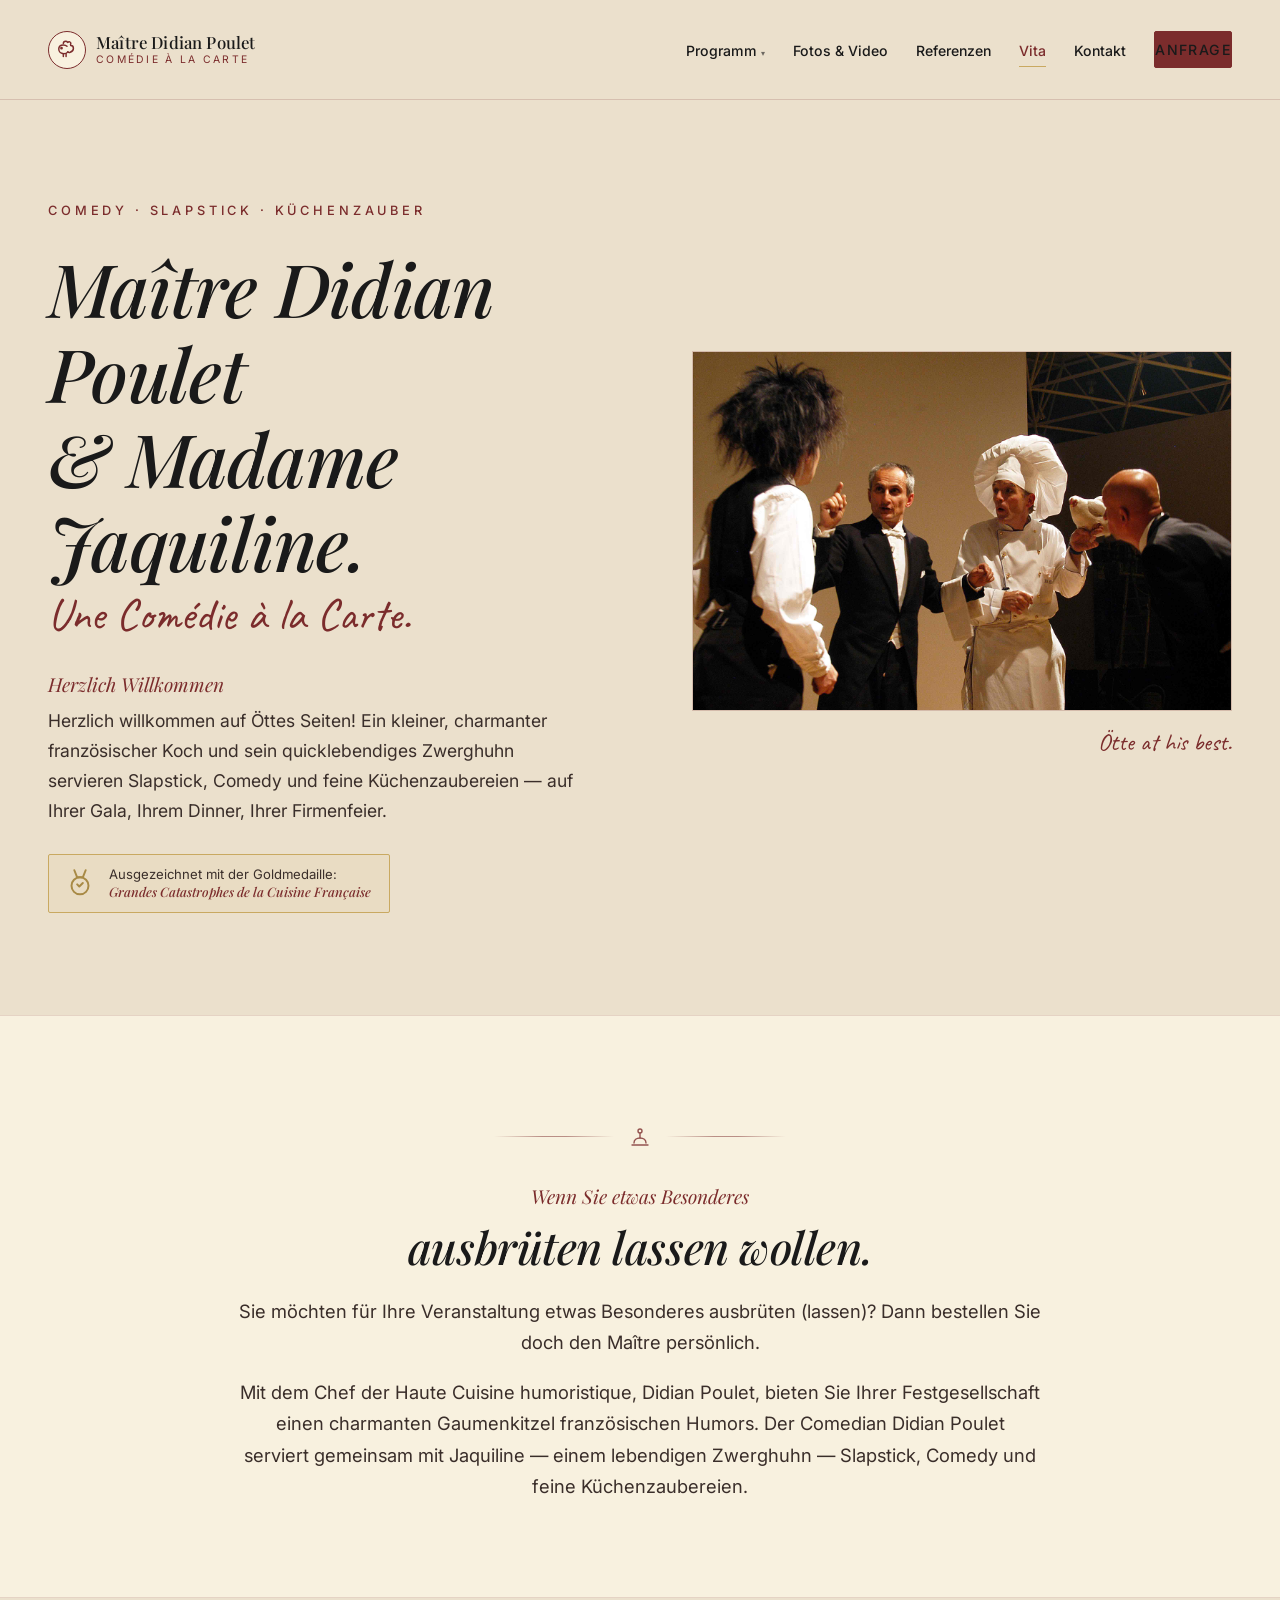
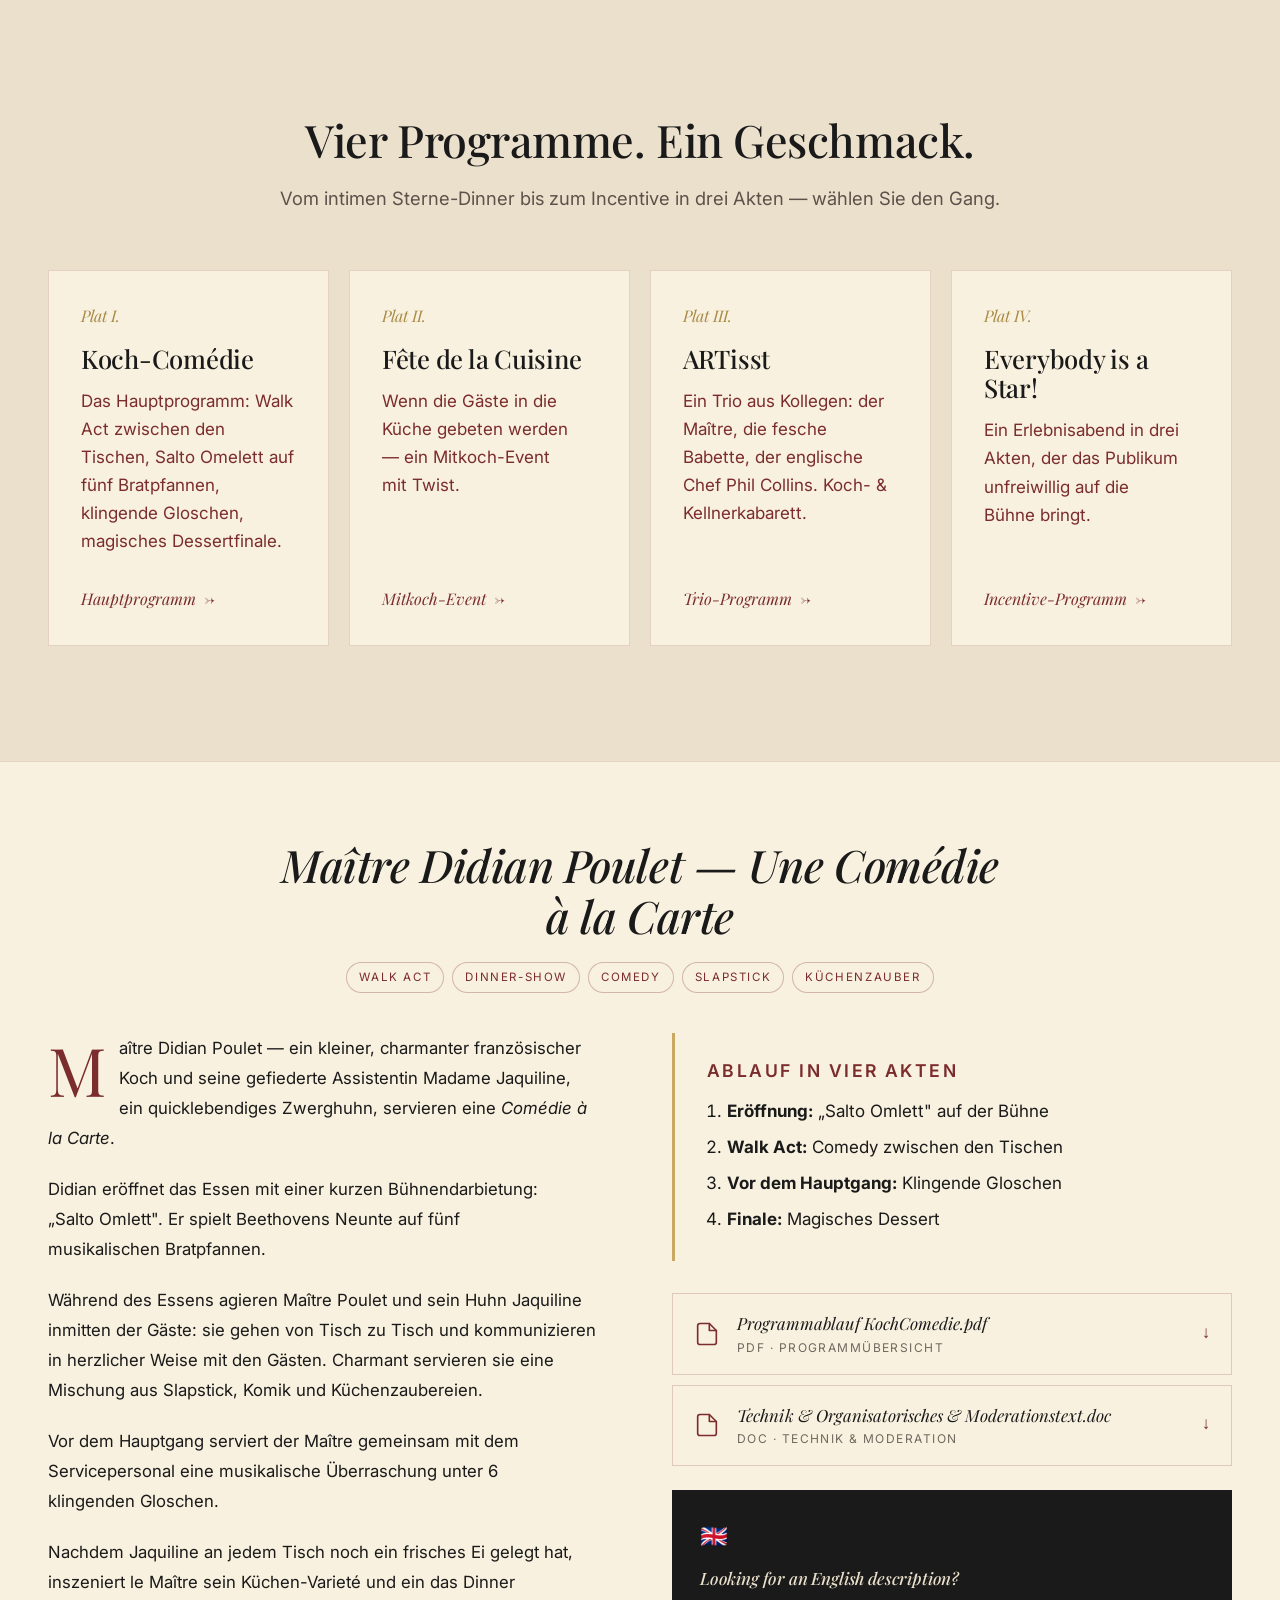
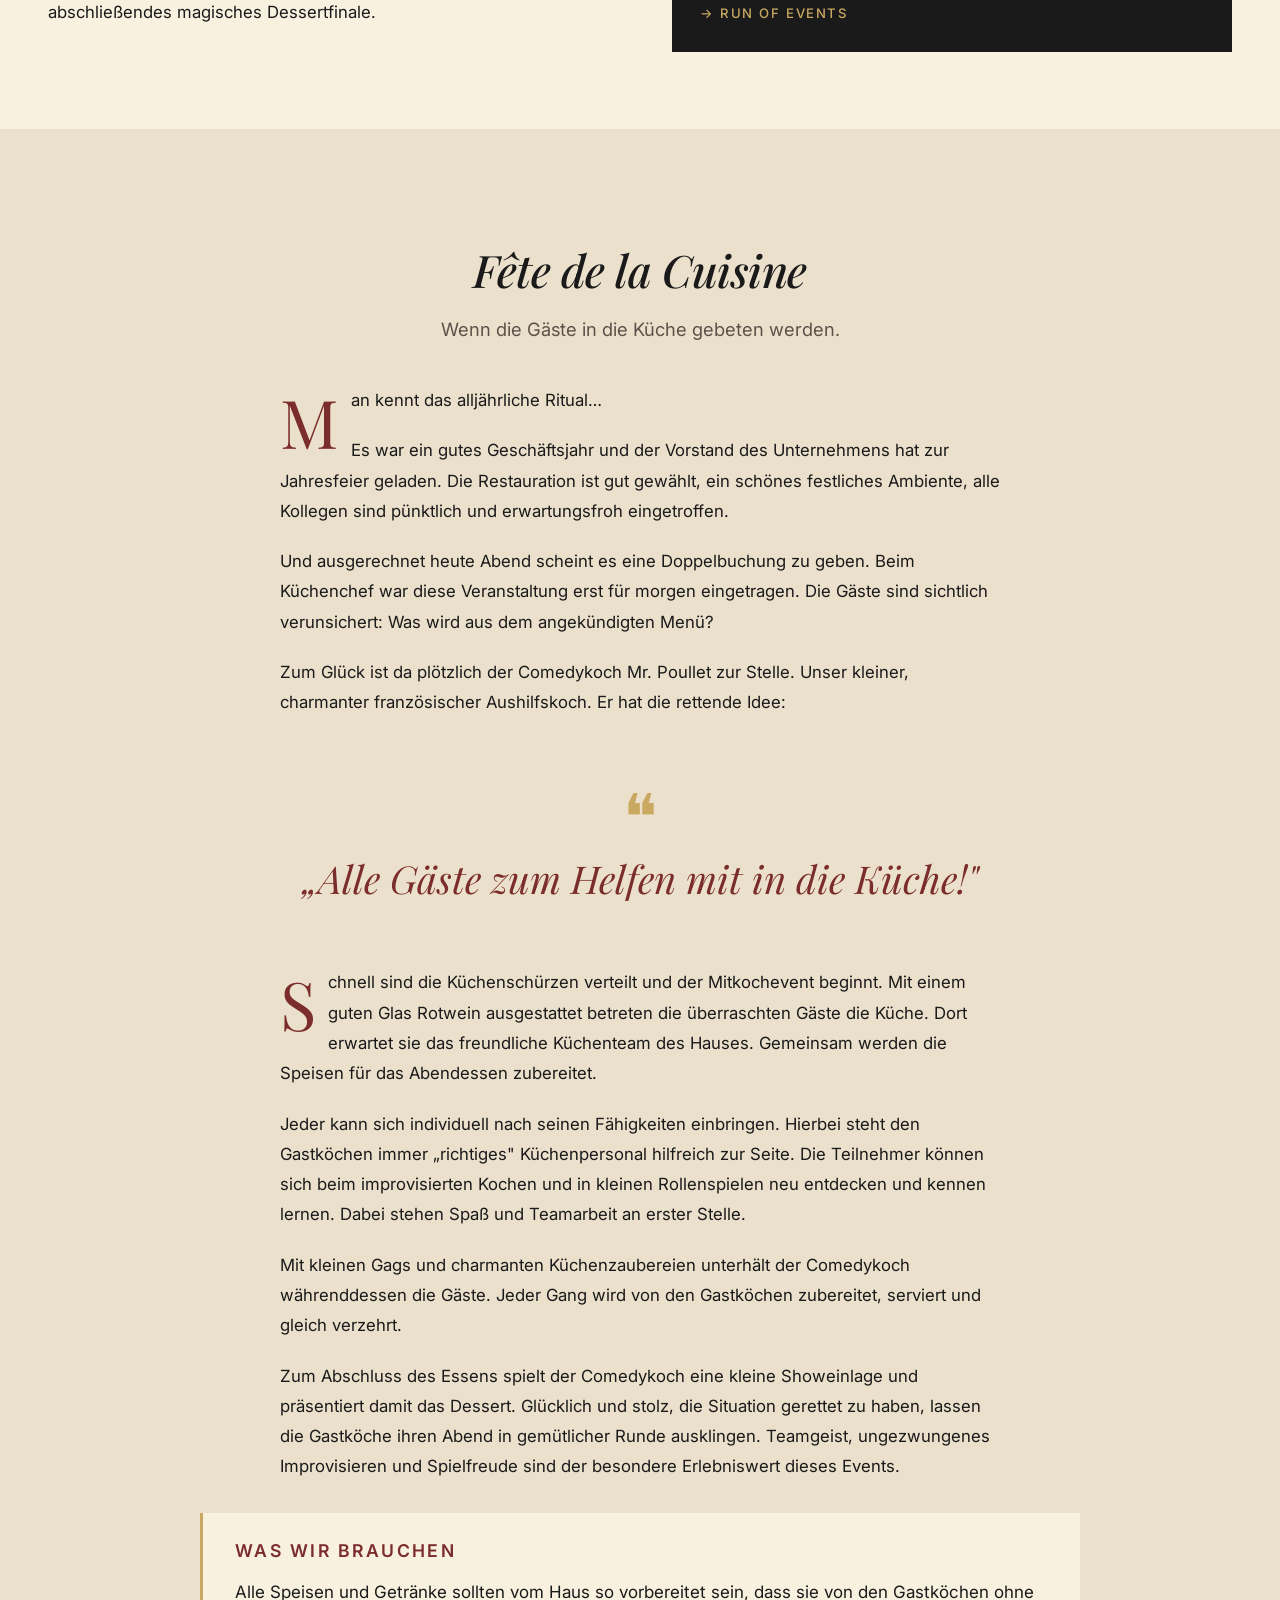
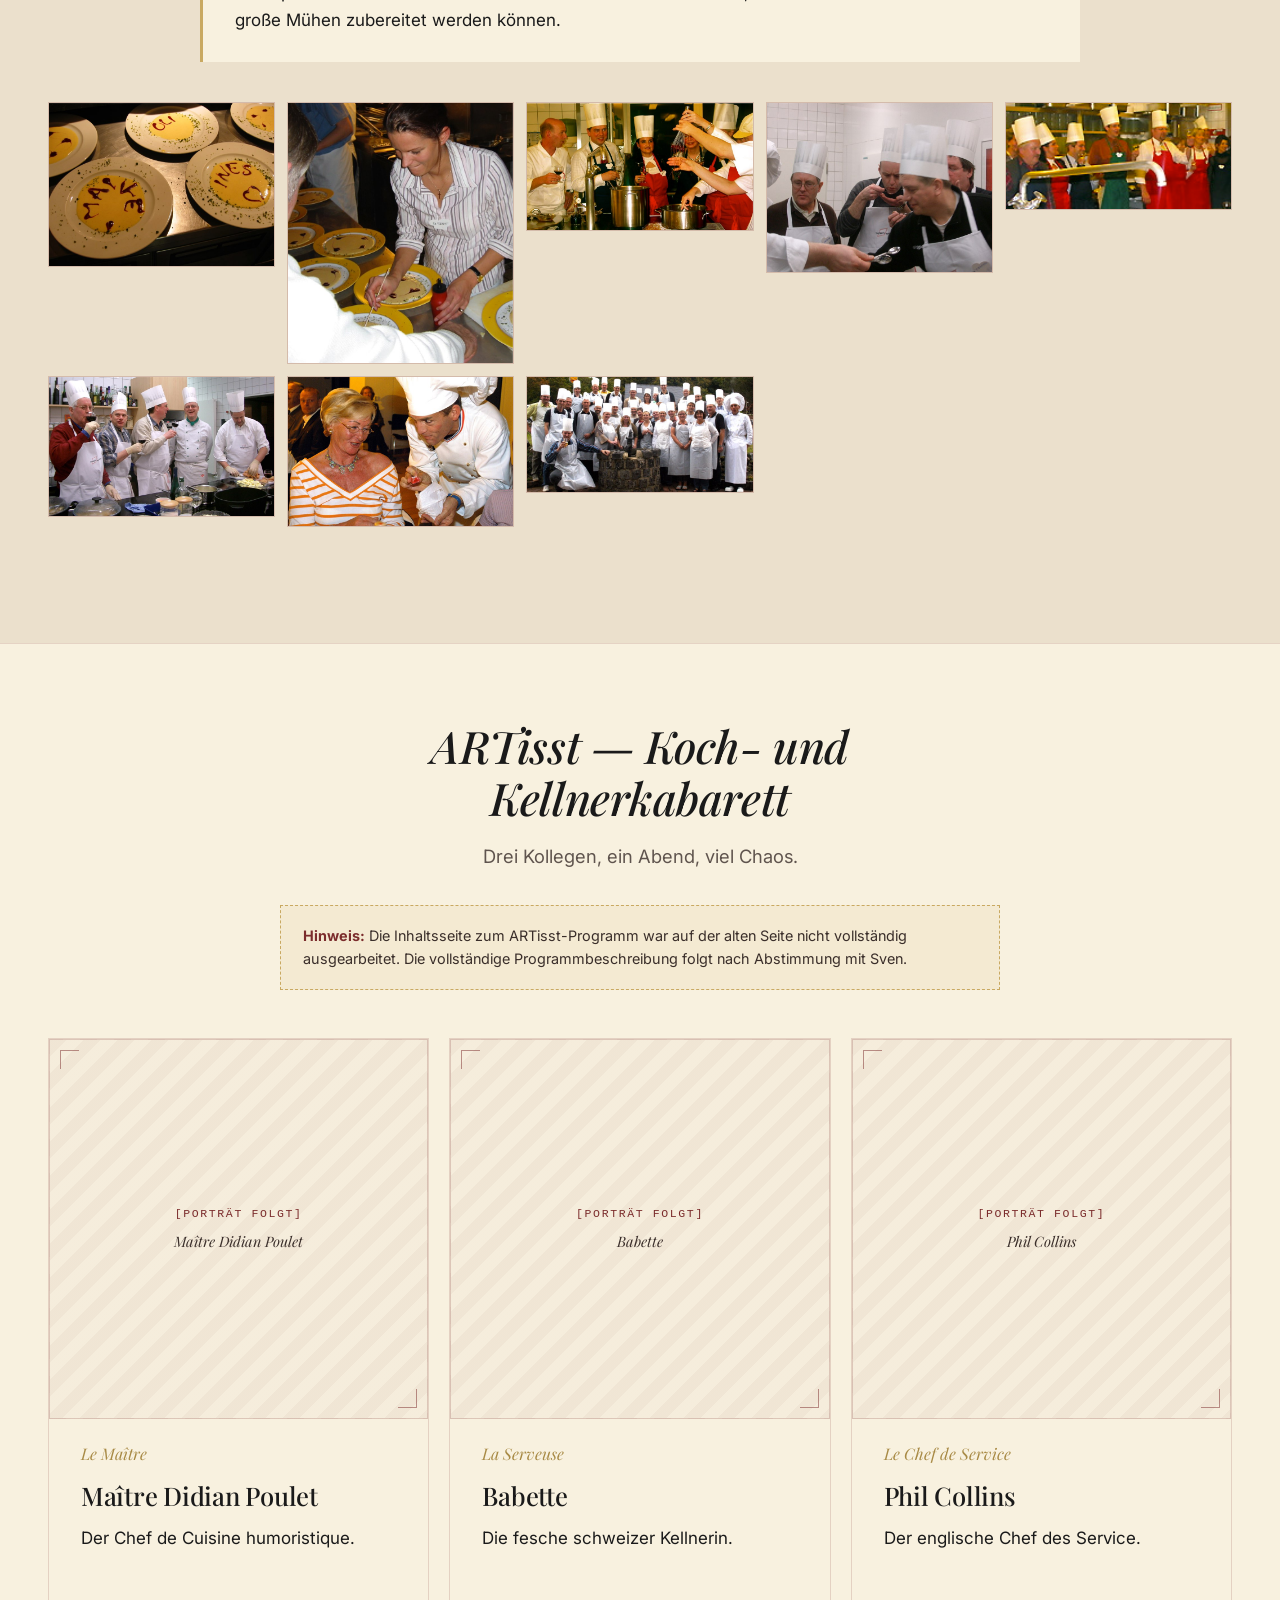
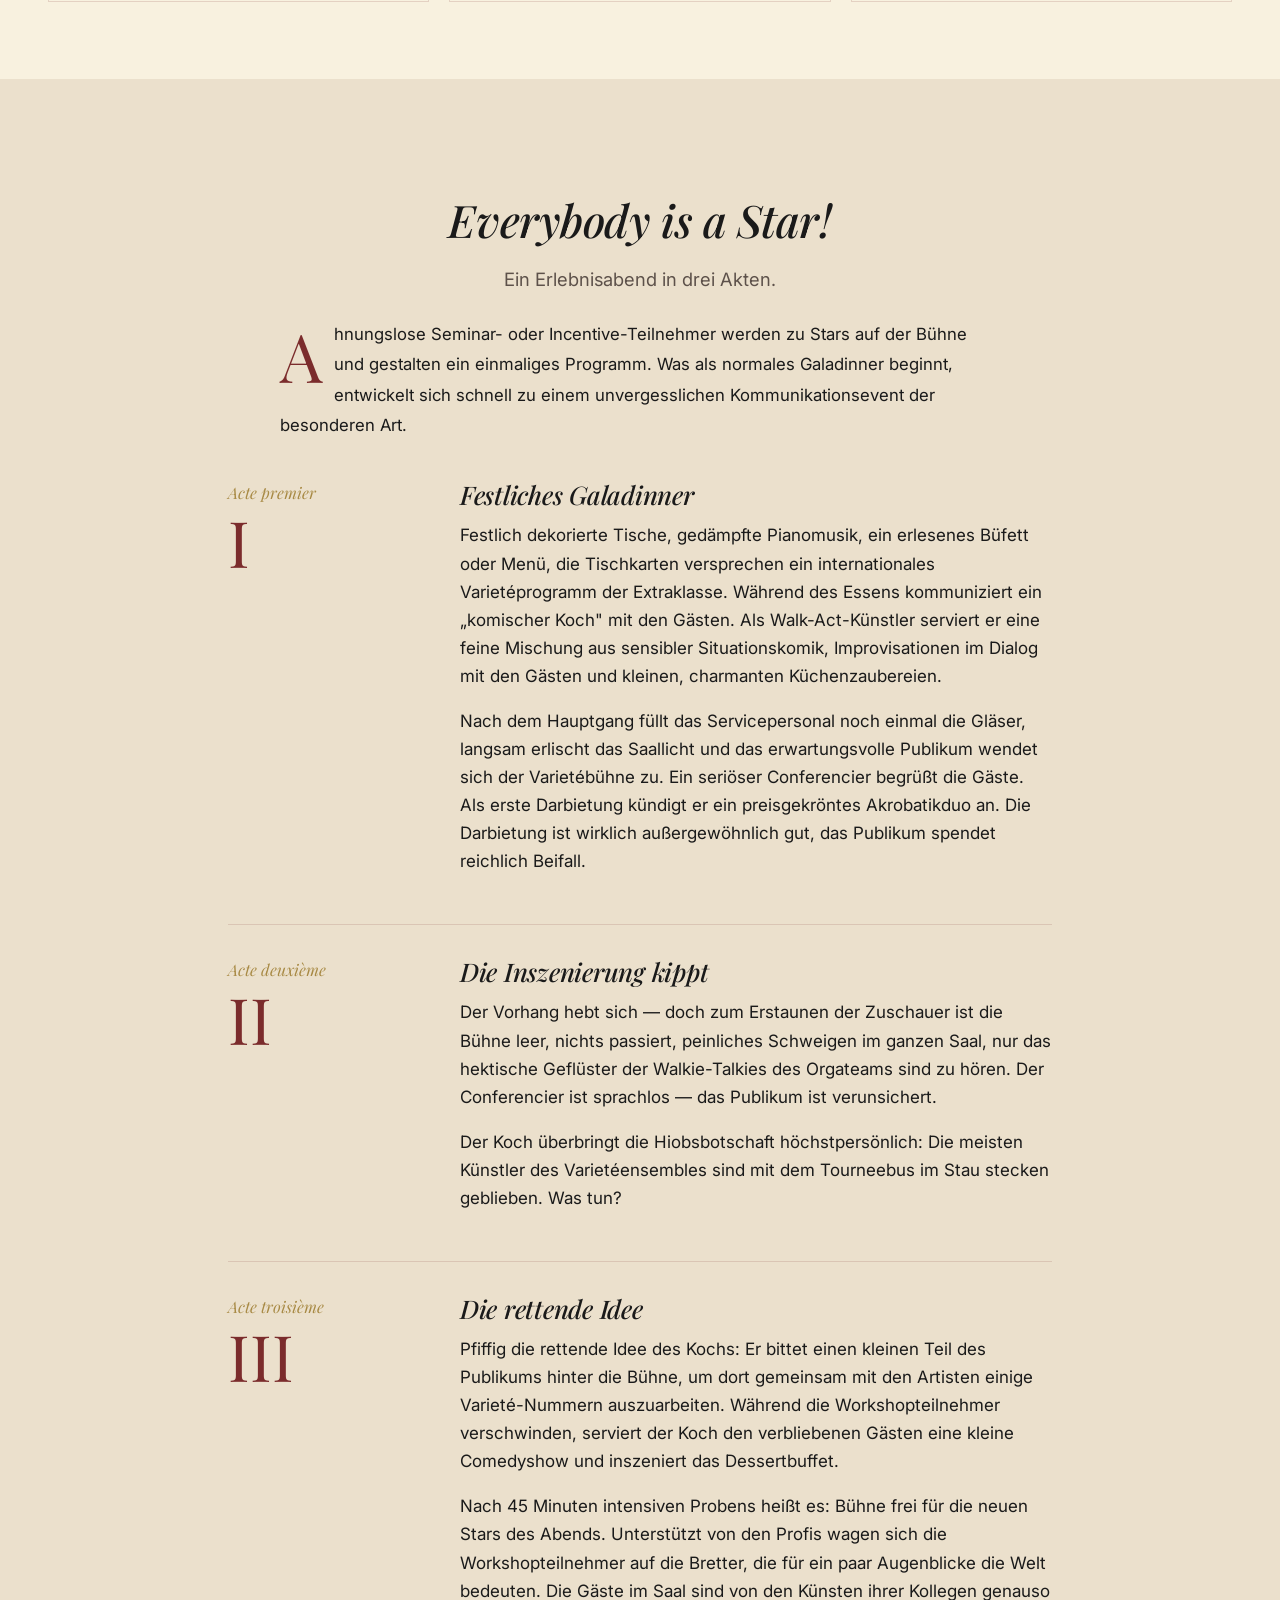
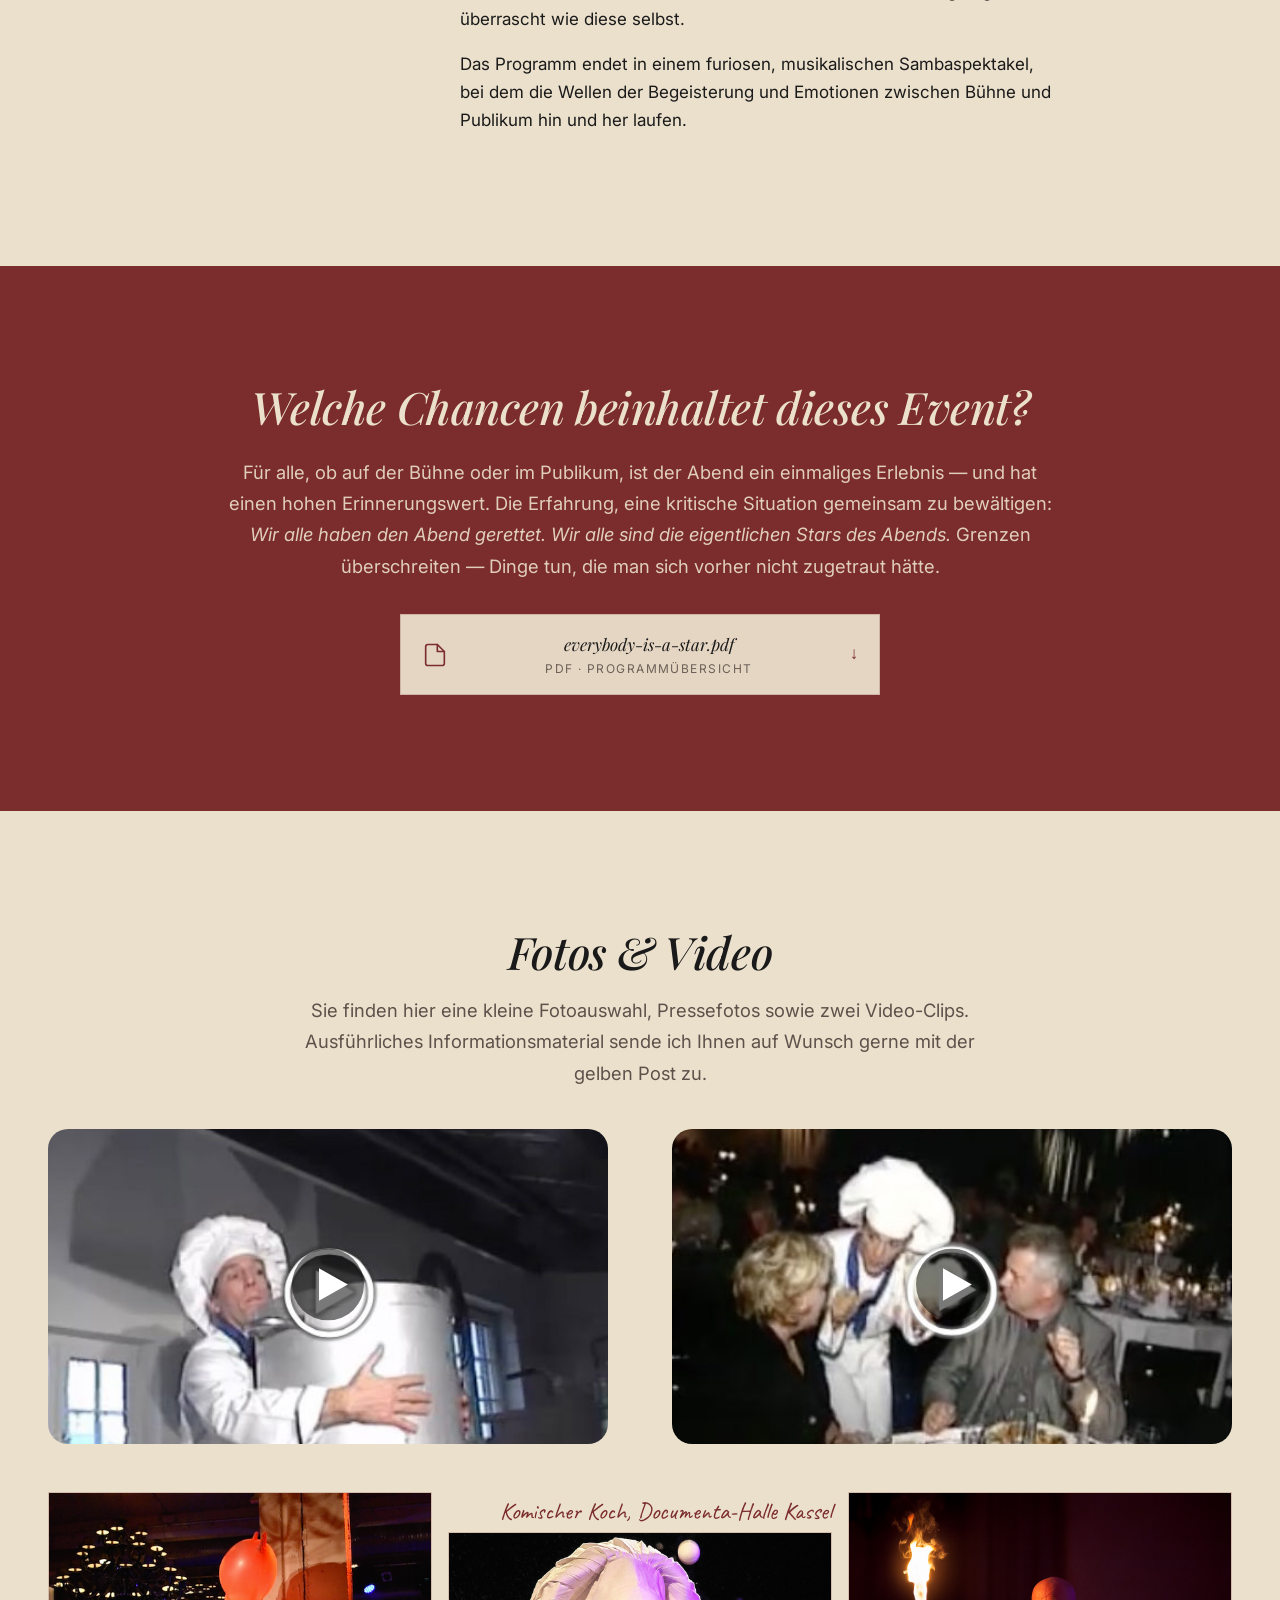
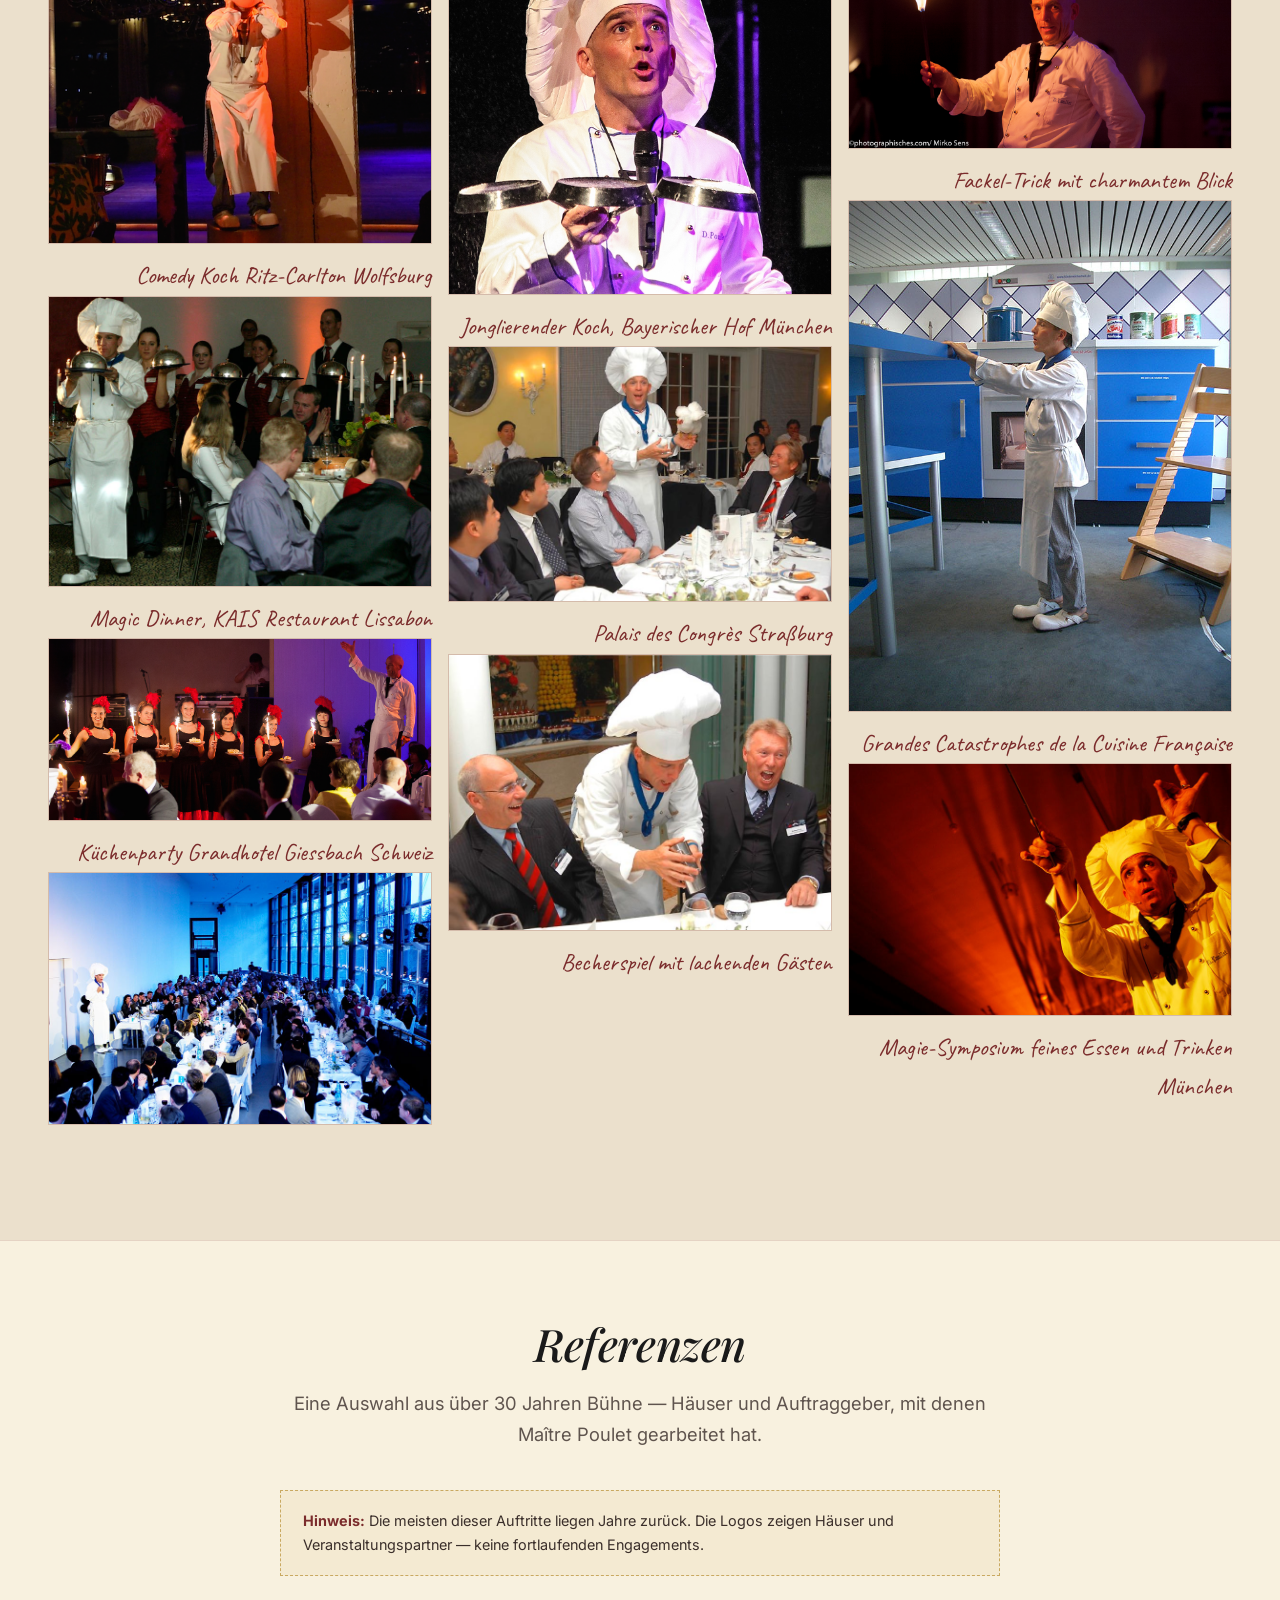
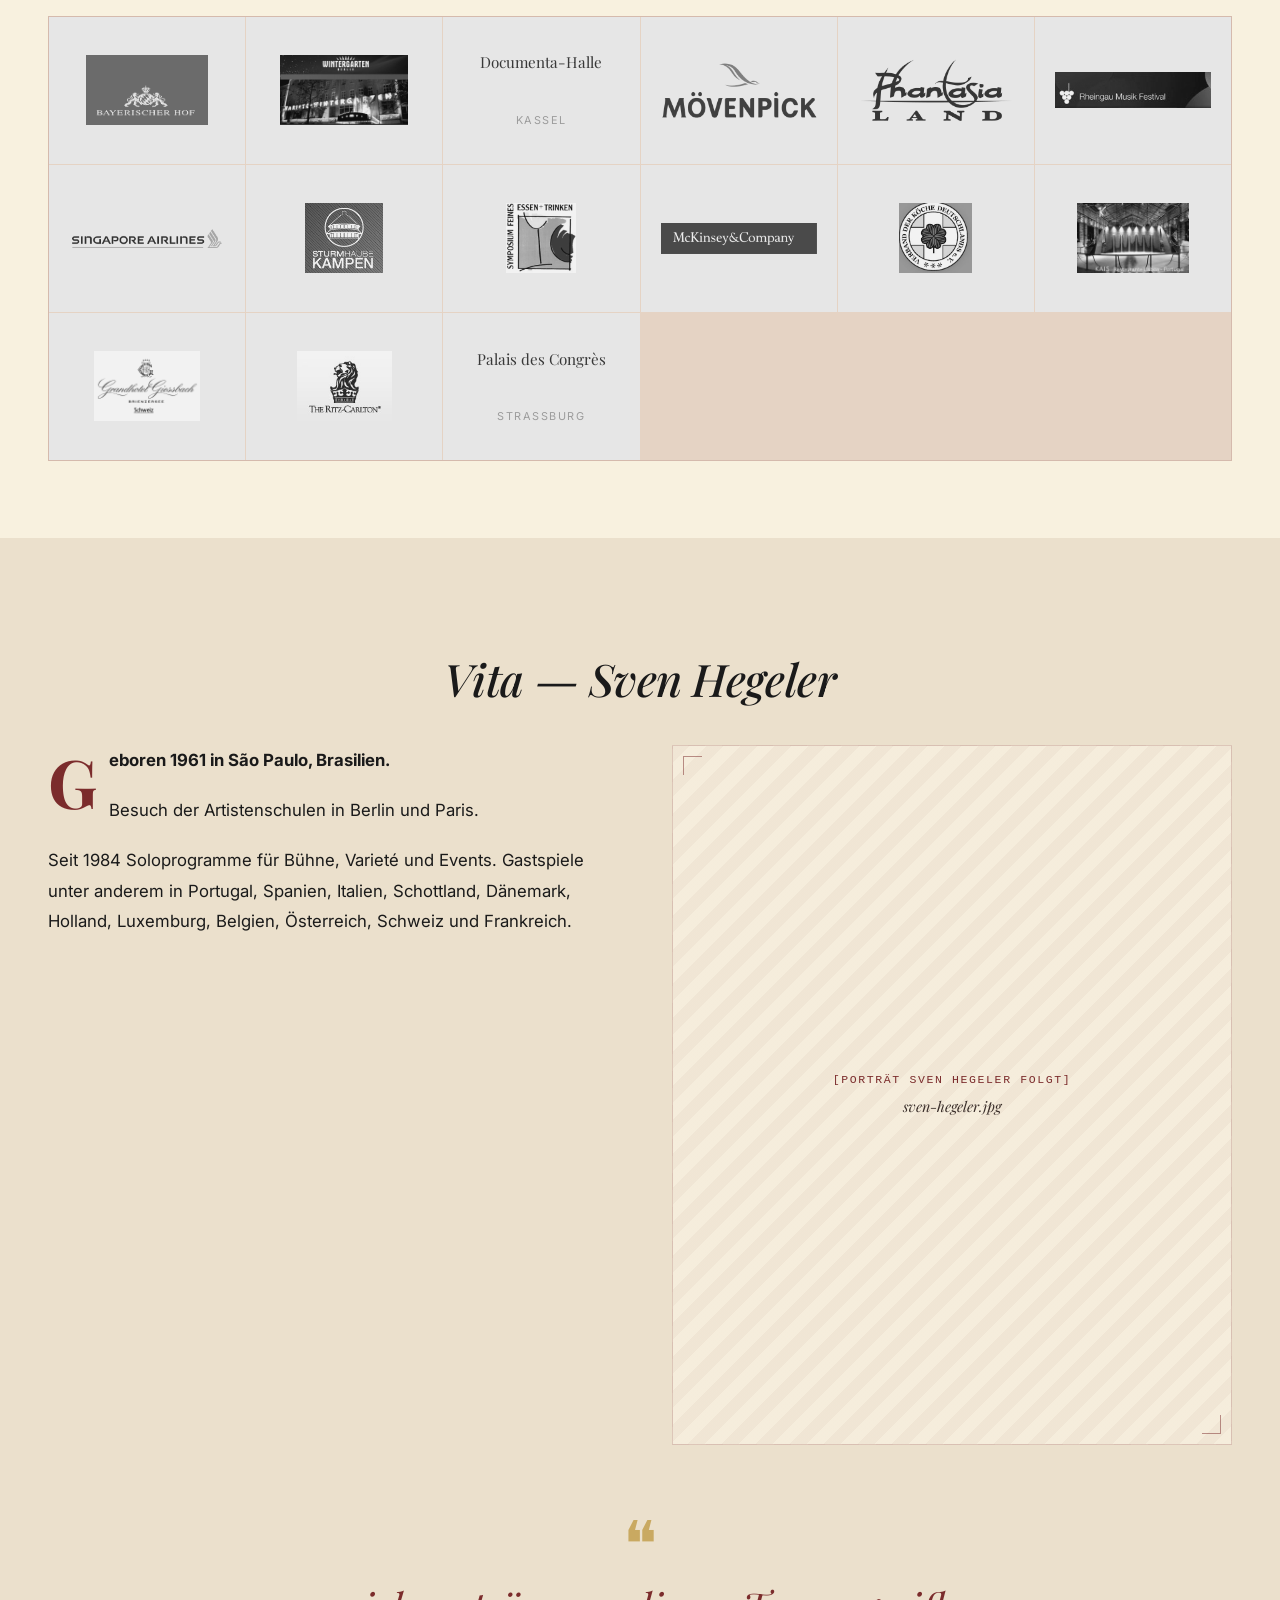
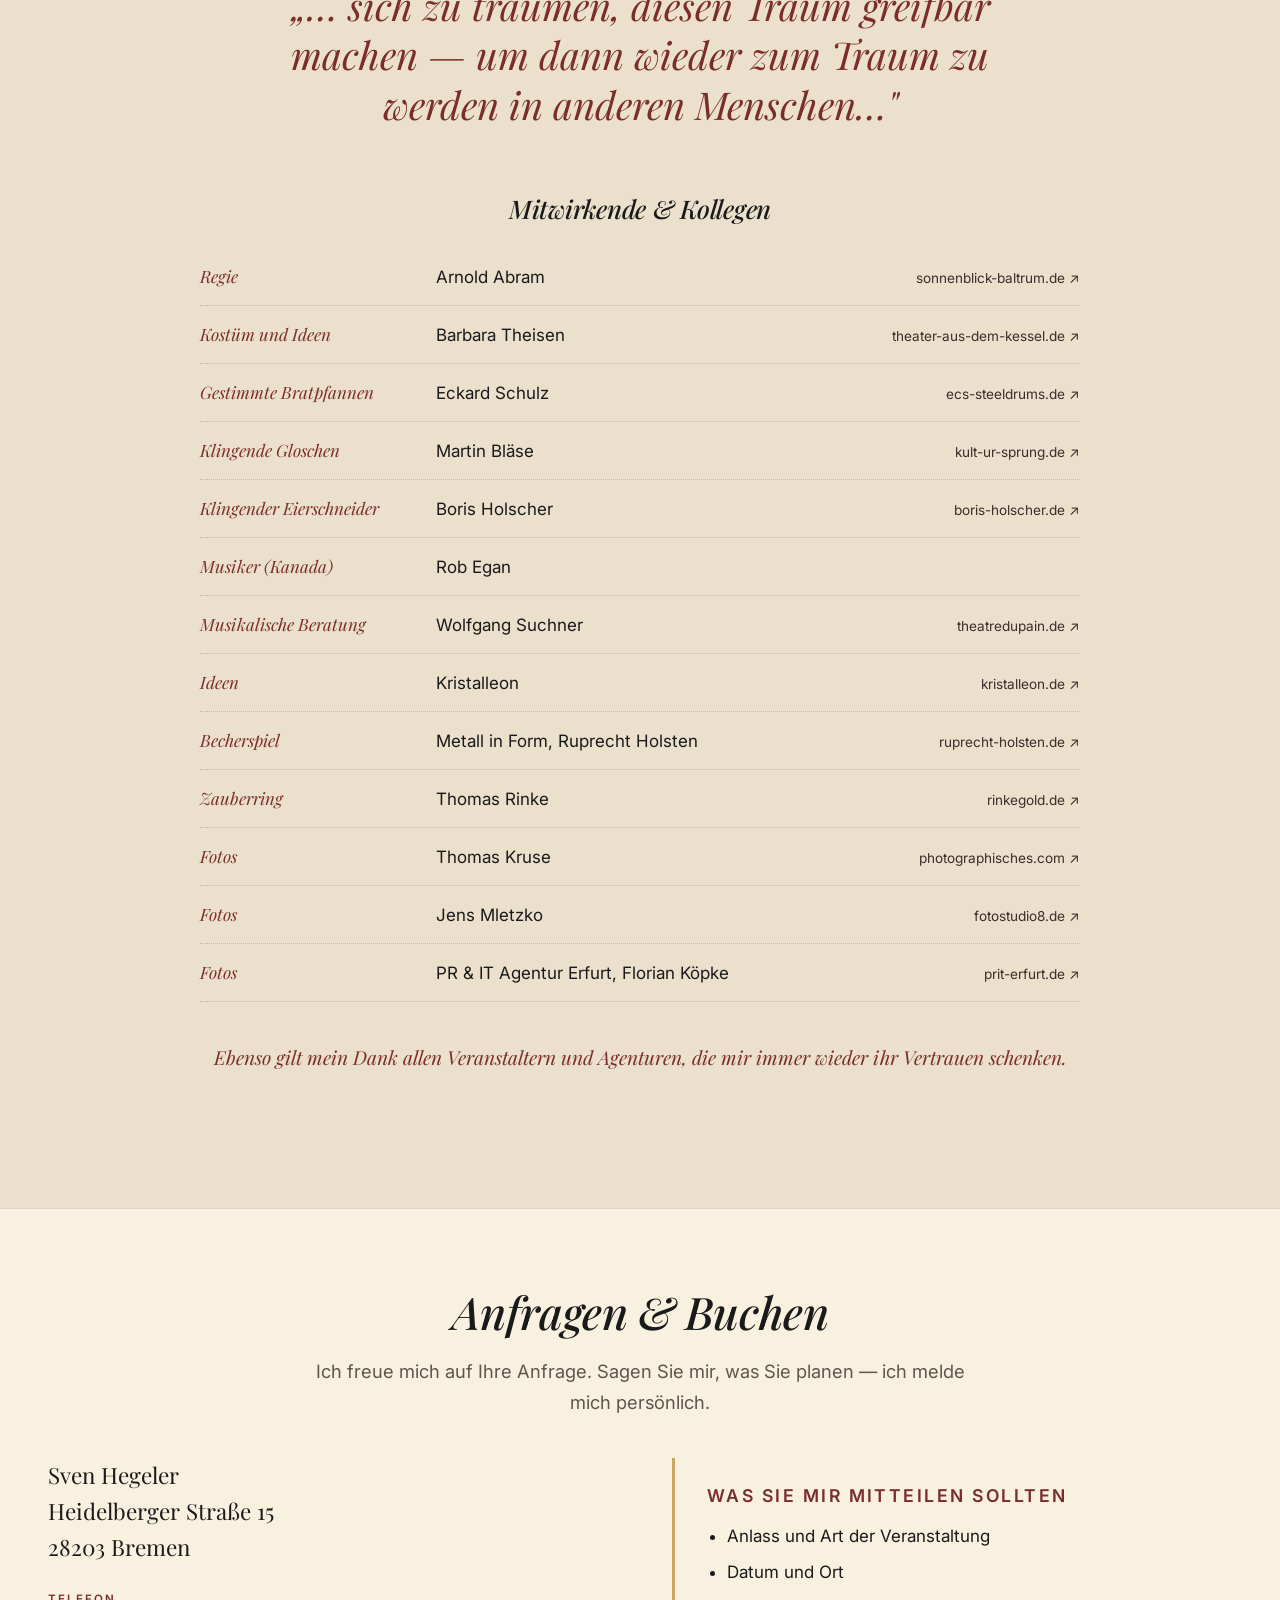
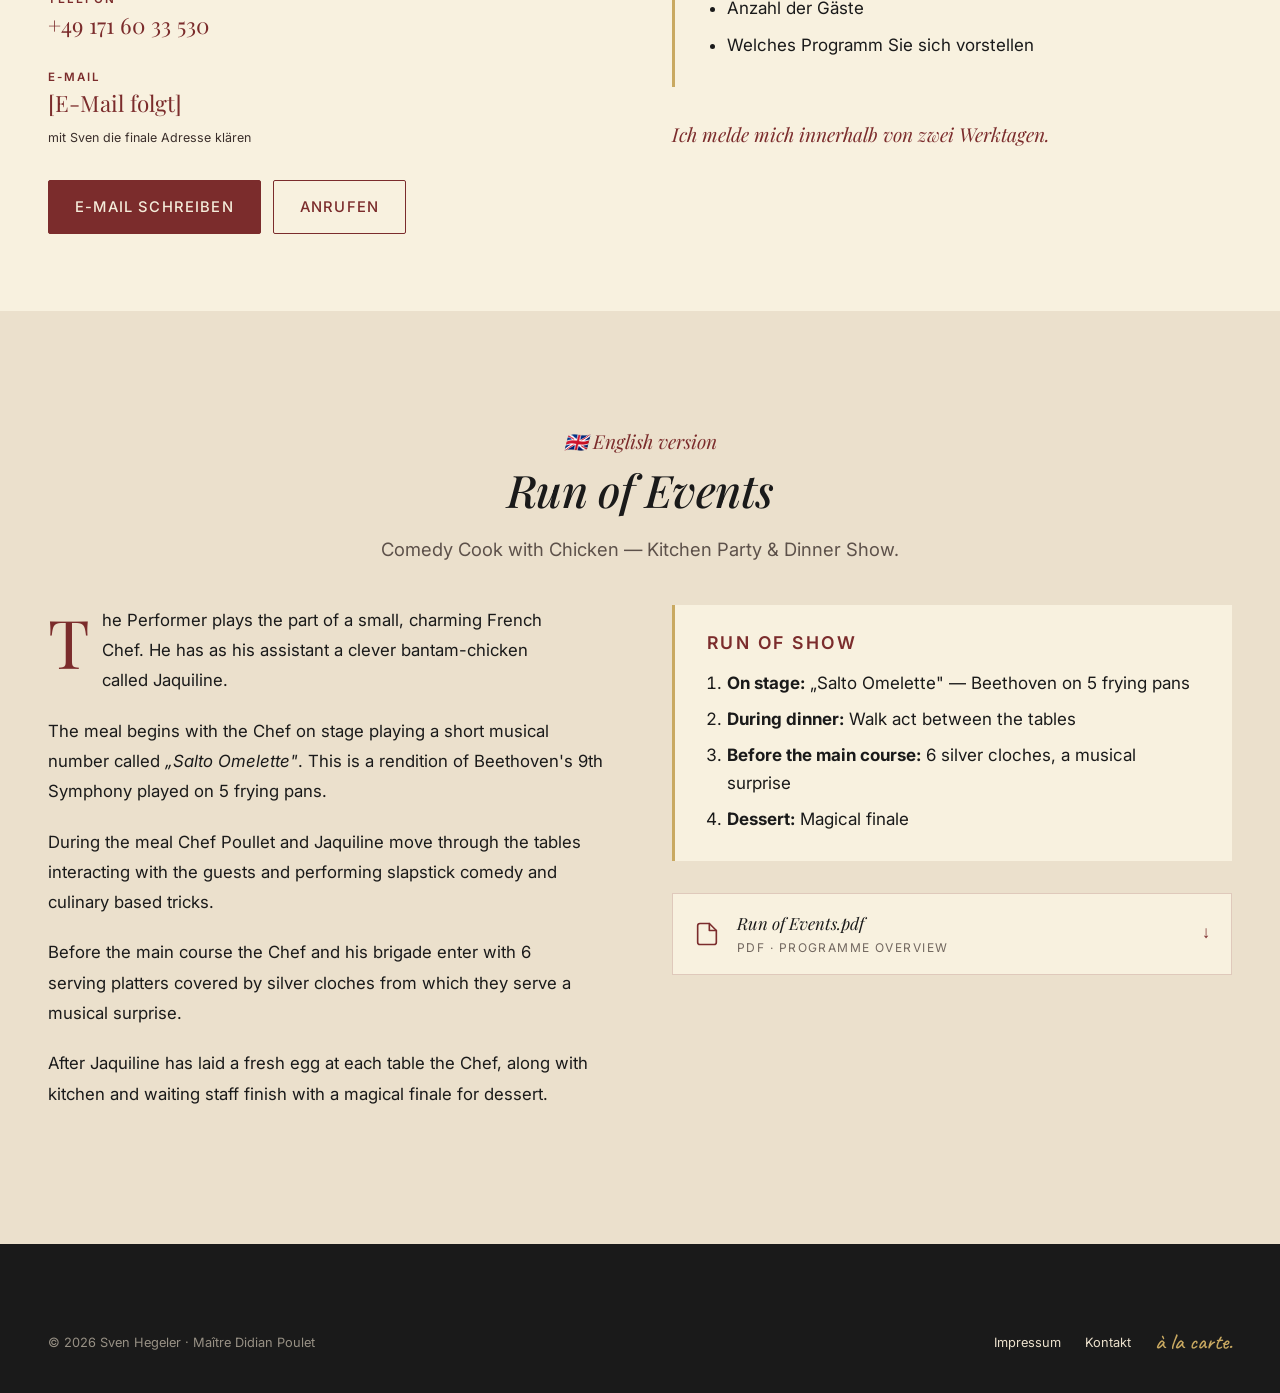
==== commit 31d944f4: "Add lazy-load video player, compressed videos" ====
--- a/index.html
+++ b/index.html
@@ -334,12 +334,20 @@
     </div>
 
     <div class="two-col" style="margin-bottom:48px">
-      <video class="video-ph" controls poster="videos/screenshot-video-kochcomedie.jpg" preload="none">
-        <source src="videos/koch-comedie.mp4" type="video/mp4">
-      </video>
-      <video class="video-ph" controls poster="videos/screenshot-video-kochcomedie-ndr.jpg" preload="none">
-        <source src="videos/koch-comedie-ndr.mp4" type="video/mp4">
-      </video>
+      <div class="video-lazy" style="width:100%;border-radius:20px;overflow:hidden;position:relative;background:#111;">
+          <img class="video-thumb" src="videos/screenshot-video-kochcomedie.jpg" alt="" style="width:100%;display:block;cursor:pointer;aspect-ratio:16/9;object-fit:cover">
+          <button class="video-play-btn" aria-label="Video abspielen" style="position:absolute;top:50%;left:50%;transform:translate(-50%,-50%);background:none;border:none;cursor:pointer;padding:0;z-index:2"><svg viewBox="0 0 80 80" xmlns="http://www.w3.org/2000/svg" width="72" height="72"><circle cx="40" cy="40" r="40" fill="rgba(0,0,0,0.52)"/><polygon points="30,22 62,40 30,58" fill="white"/></svg></button>
+          <video preload="none" style="width:100%;display:none">
+            <source src="videos/koch-comedie.mp4" type="video/mp4">
+          </video>
+        </div>
+      <div class="video-lazy" style="width:100%;border-radius:20px;overflow:hidden;position:relative;background:#111;">
+          <img class="video-thumb" src="videos/screenshot-video-kochcomedie-ndr.jpg" alt="" style="width:100%;display:block;cursor:pointer;aspect-ratio:16/9;object-fit:cover">
+          <button class="video-play-btn" aria-label="Video abspielen" style="position:absolute;top:50%;left:50%;transform:translate(-50%,-50%);background:none;border:none;cursor:pointer;padding:0;z-index:2"><svg viewBox="0 0 80 80" xmlns="http://www.w3.org/2000/svg" width="72" height="72"><circle cx="40" cy="40" r="40" fill="rgba(0,0,0,0.52)"/><polygon points="30,22 62,40 30,58" fill="white"/></svg></button>
+          <video preload="none" style="width:100%;display:none">
+            <source src="videos/koch-comedie-ndr.mp4" type="video/mp4">
+          </video>
+        </div>
     </div>
 
     <div class="gallery-masonry">
@@ -529,5 +537,17 @@
 </footer>
 
 <script src="nav.js"></script>
+<script>
+document.querySelectorAll('.video-lazy').forEach(function(w){
+  w.querySelector('.video-play-btn').addEventListener('click',function(){
+    var video=w.querySelector('video');
+    w.querySelector('.video-thumb').style.display='none';
+    this.style.display='none';
+    video.style.display='block';
+    video.setAttribute('controls','');
+    video.play();
+  });
+});
+</script>
 </body>
 </html>
--- a/styles.css
+++ b/styles.css
@@ -998,3 +998,9 @@
   color: var(--bordeaux);
   background: var(--paper);
 }
+
+/* ============ VIDEO LAZY LOAD ============ */
+.video-lazy { cursor:default }
+.video-play-btn svg circle { transition: opacity .15s }
+.video-play-btn:hover svg circle { opacity: .7 }
+.video-play-btn:focus-visible { outline: 3px solid var(--gold); outline-offset: 4px; border-radius: 50% }
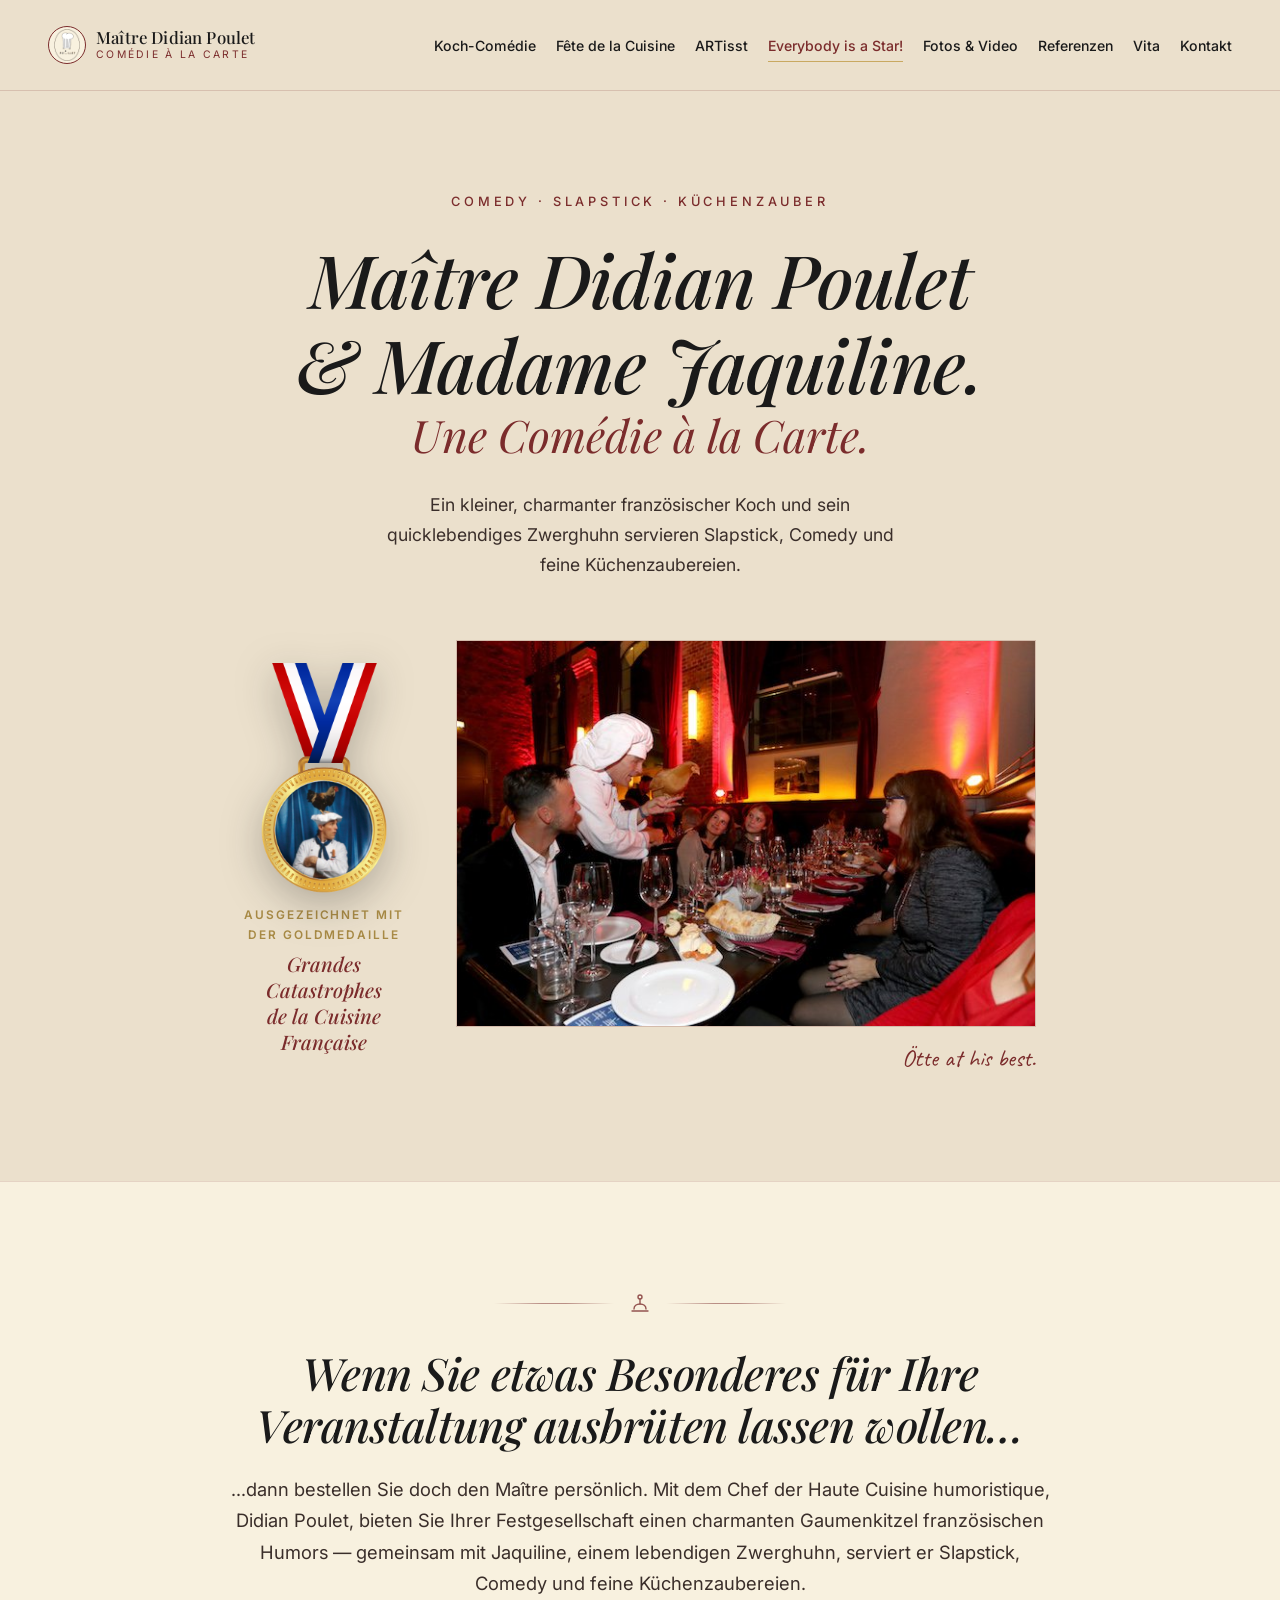
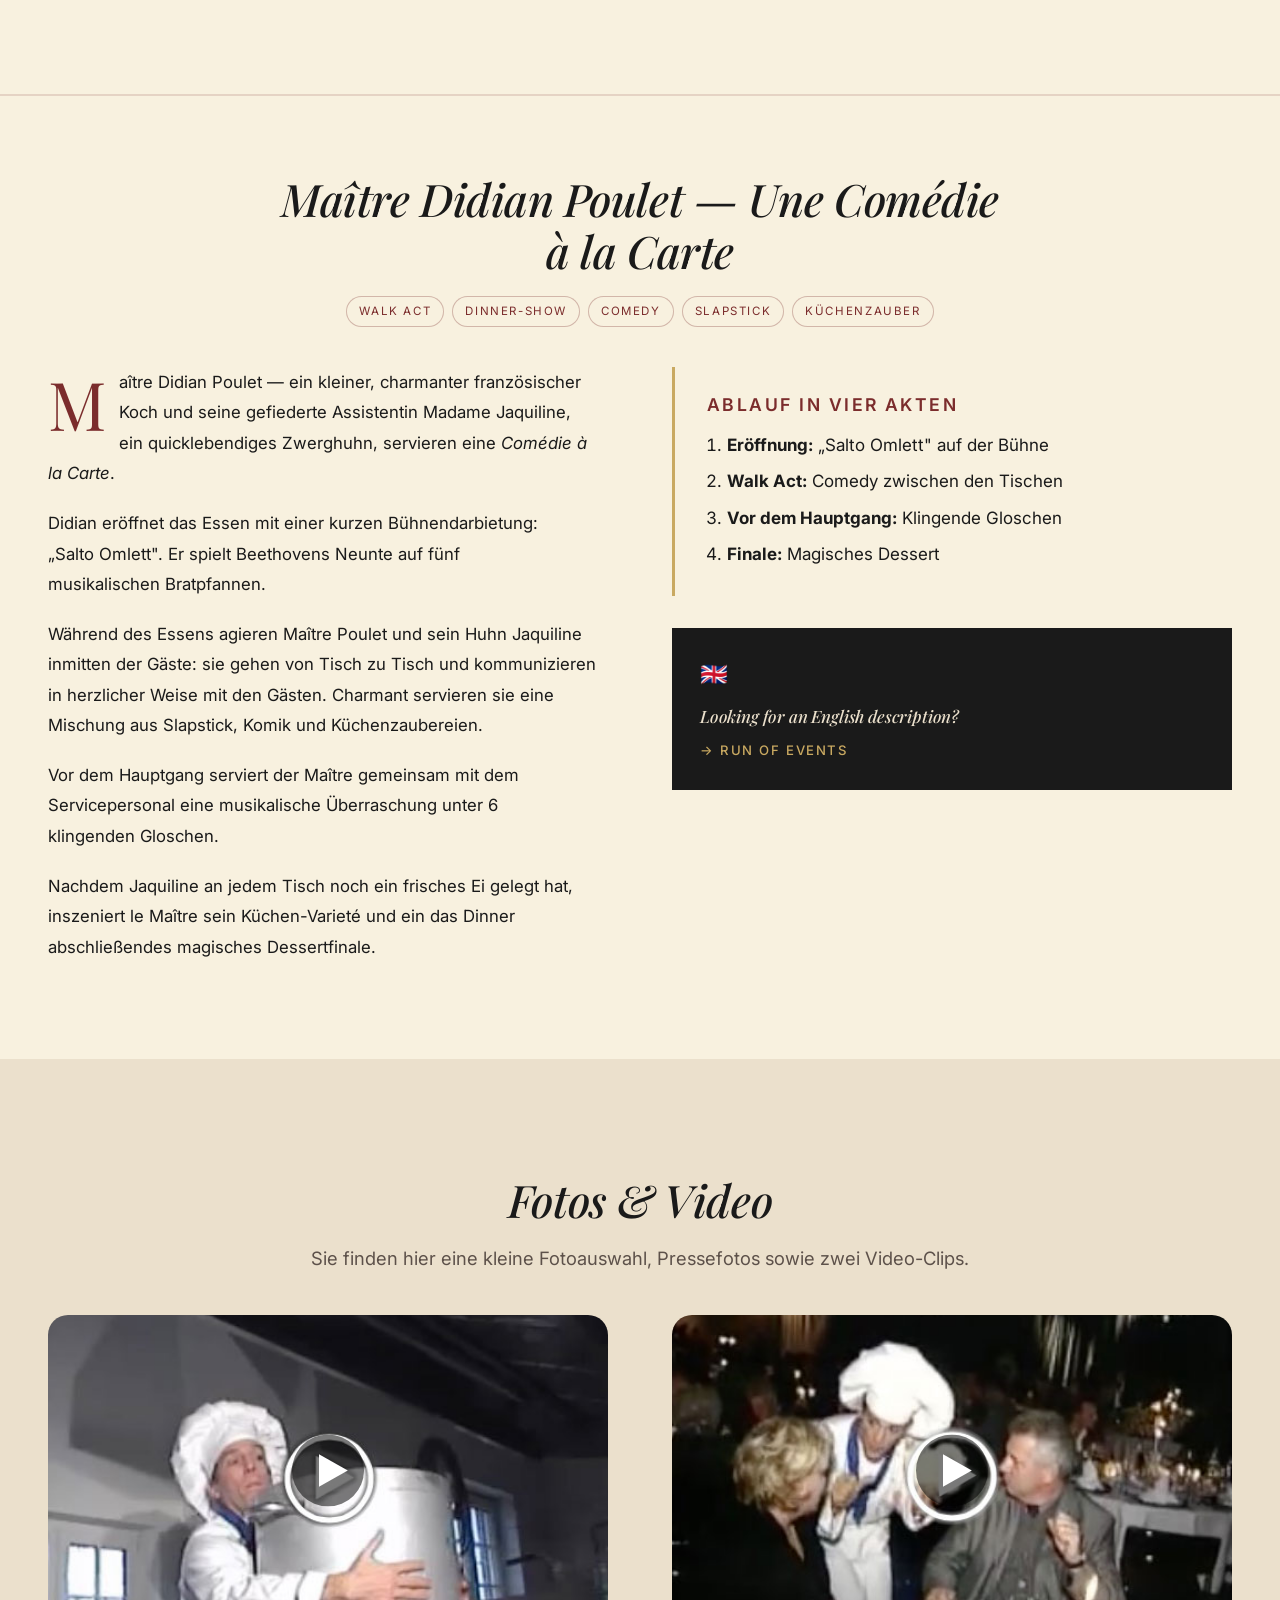
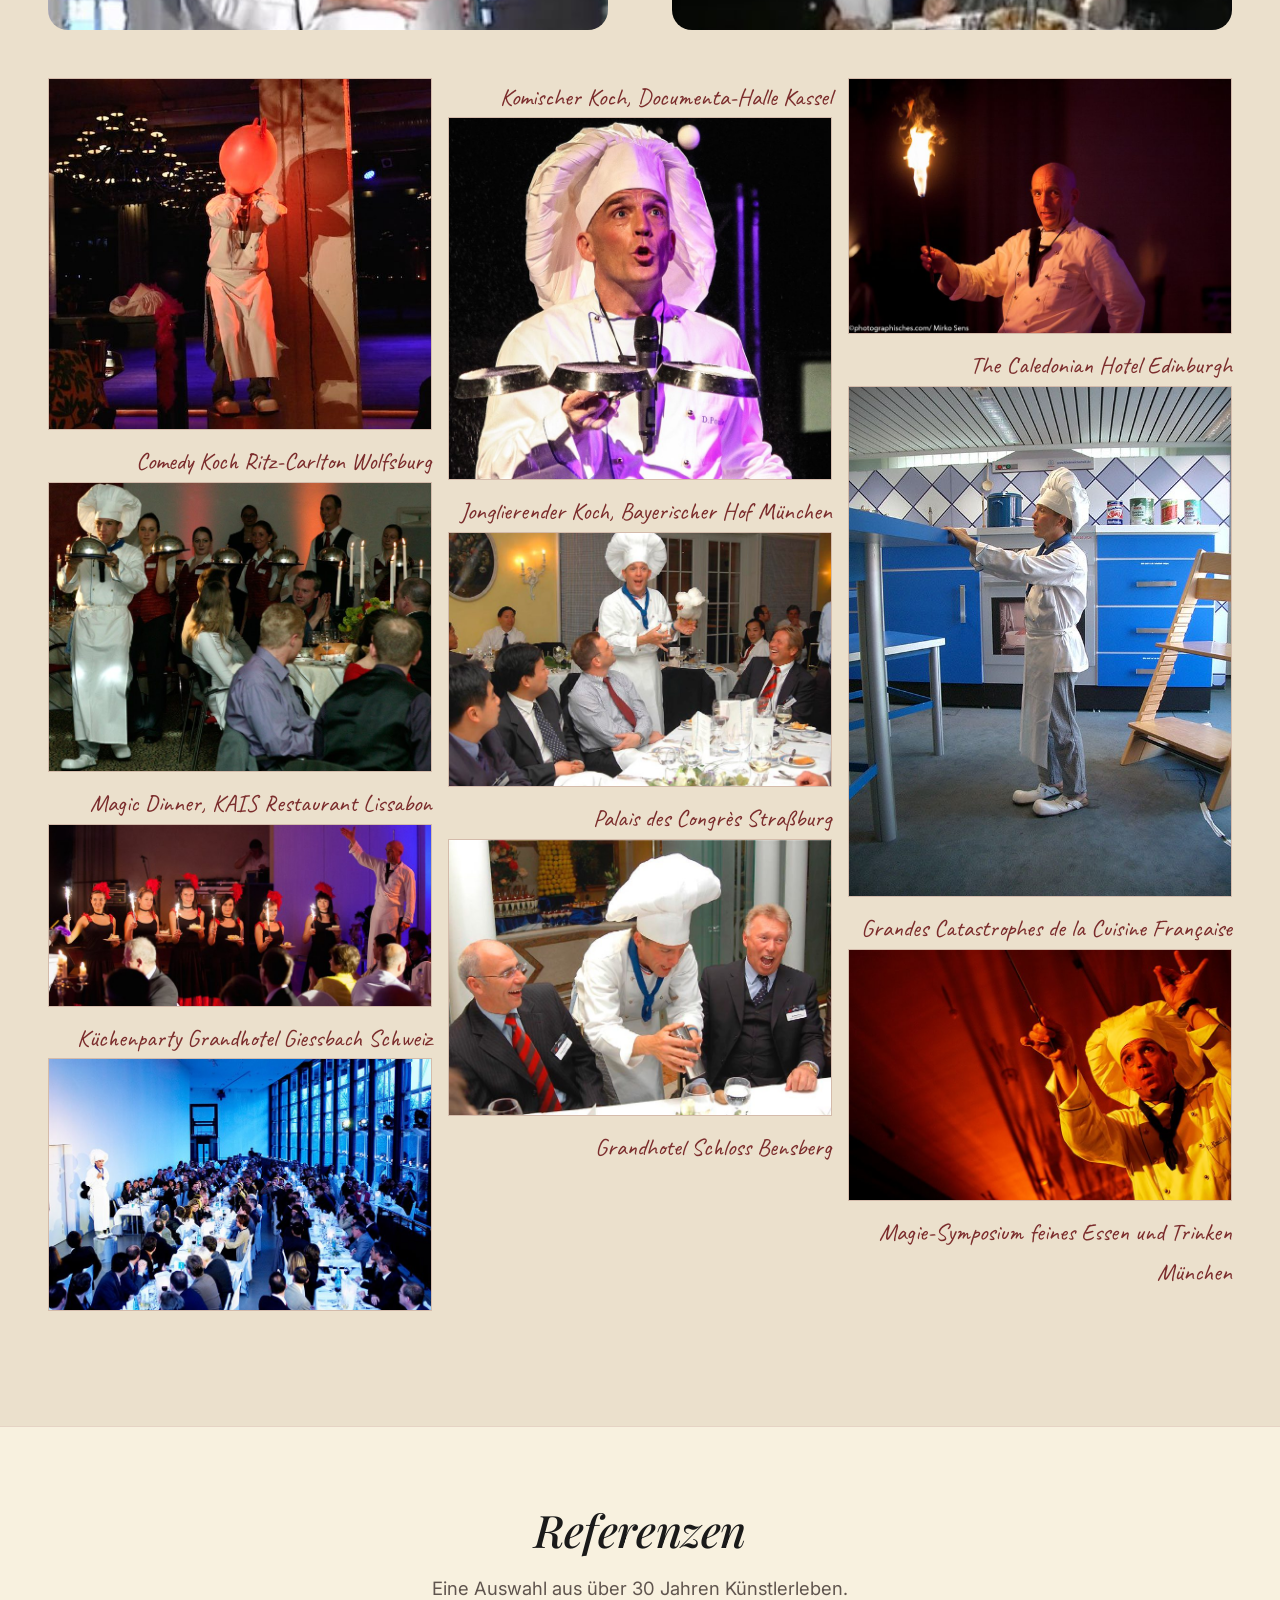
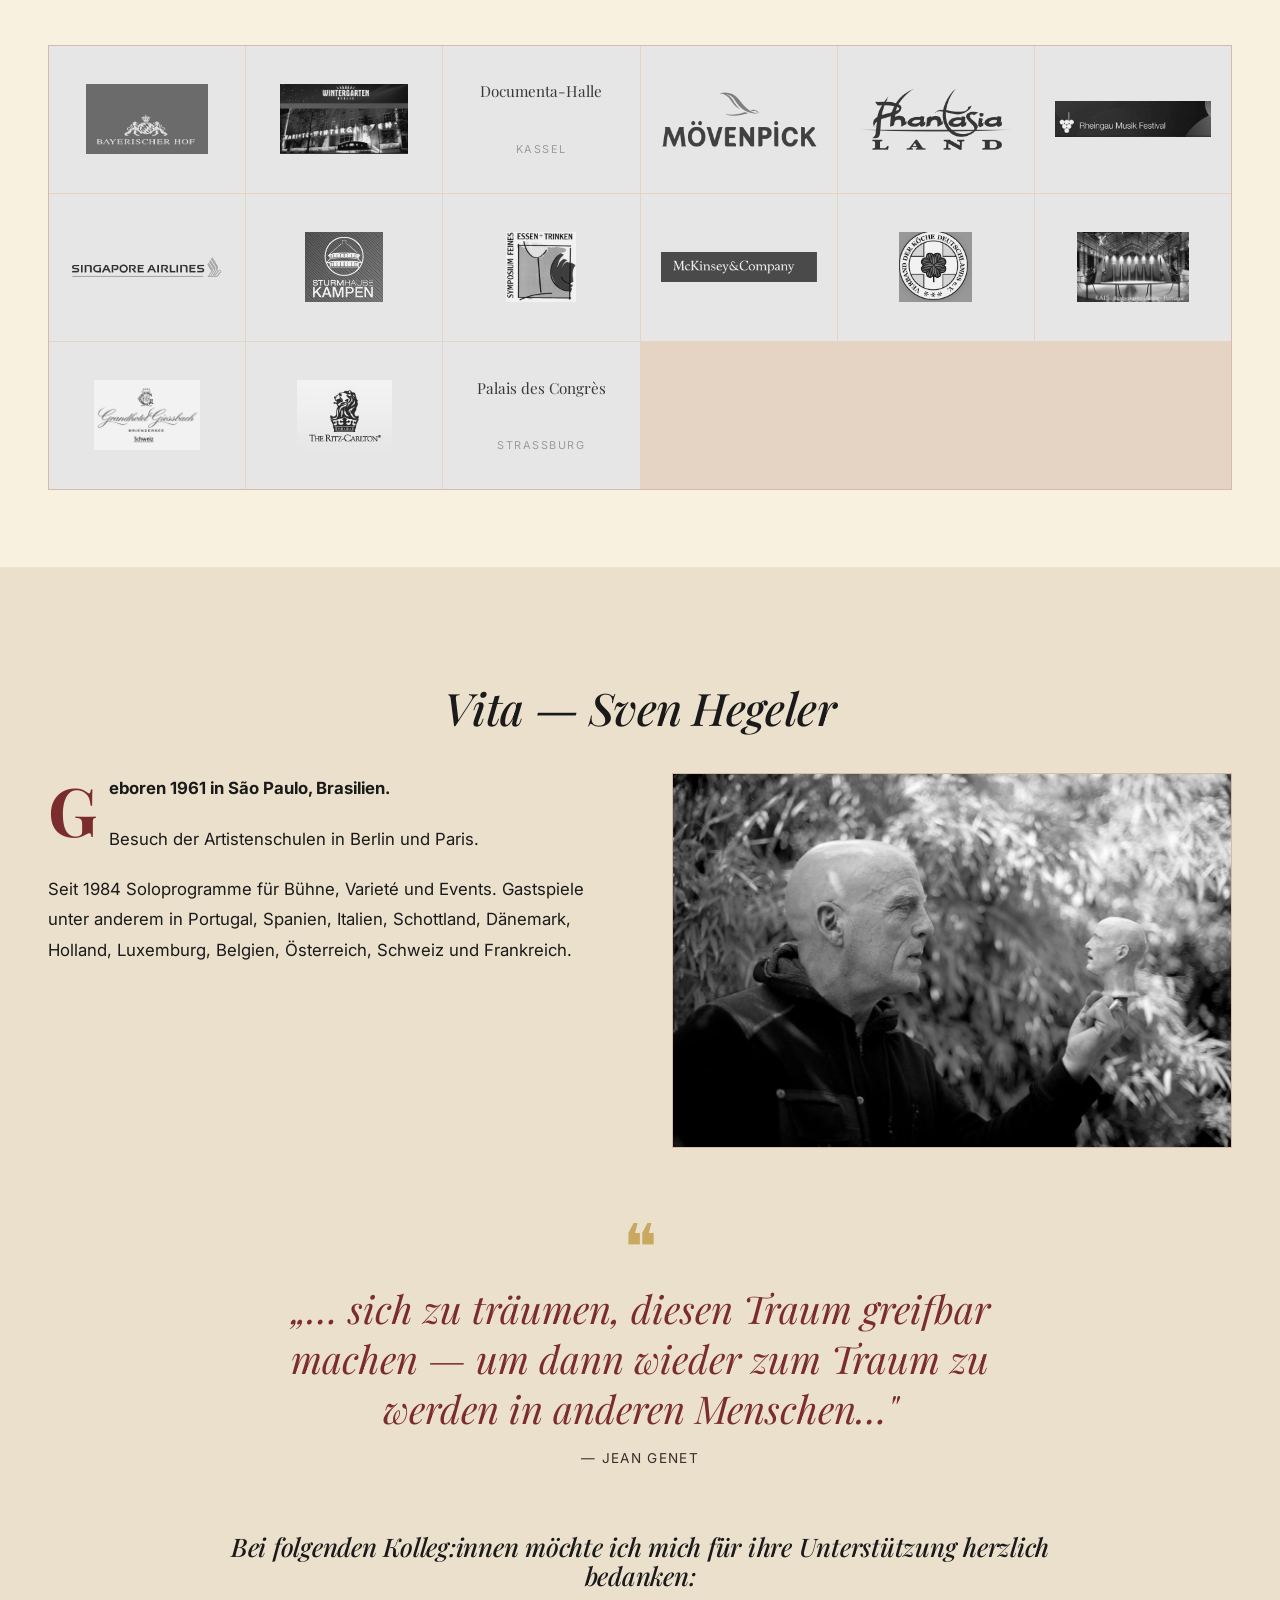
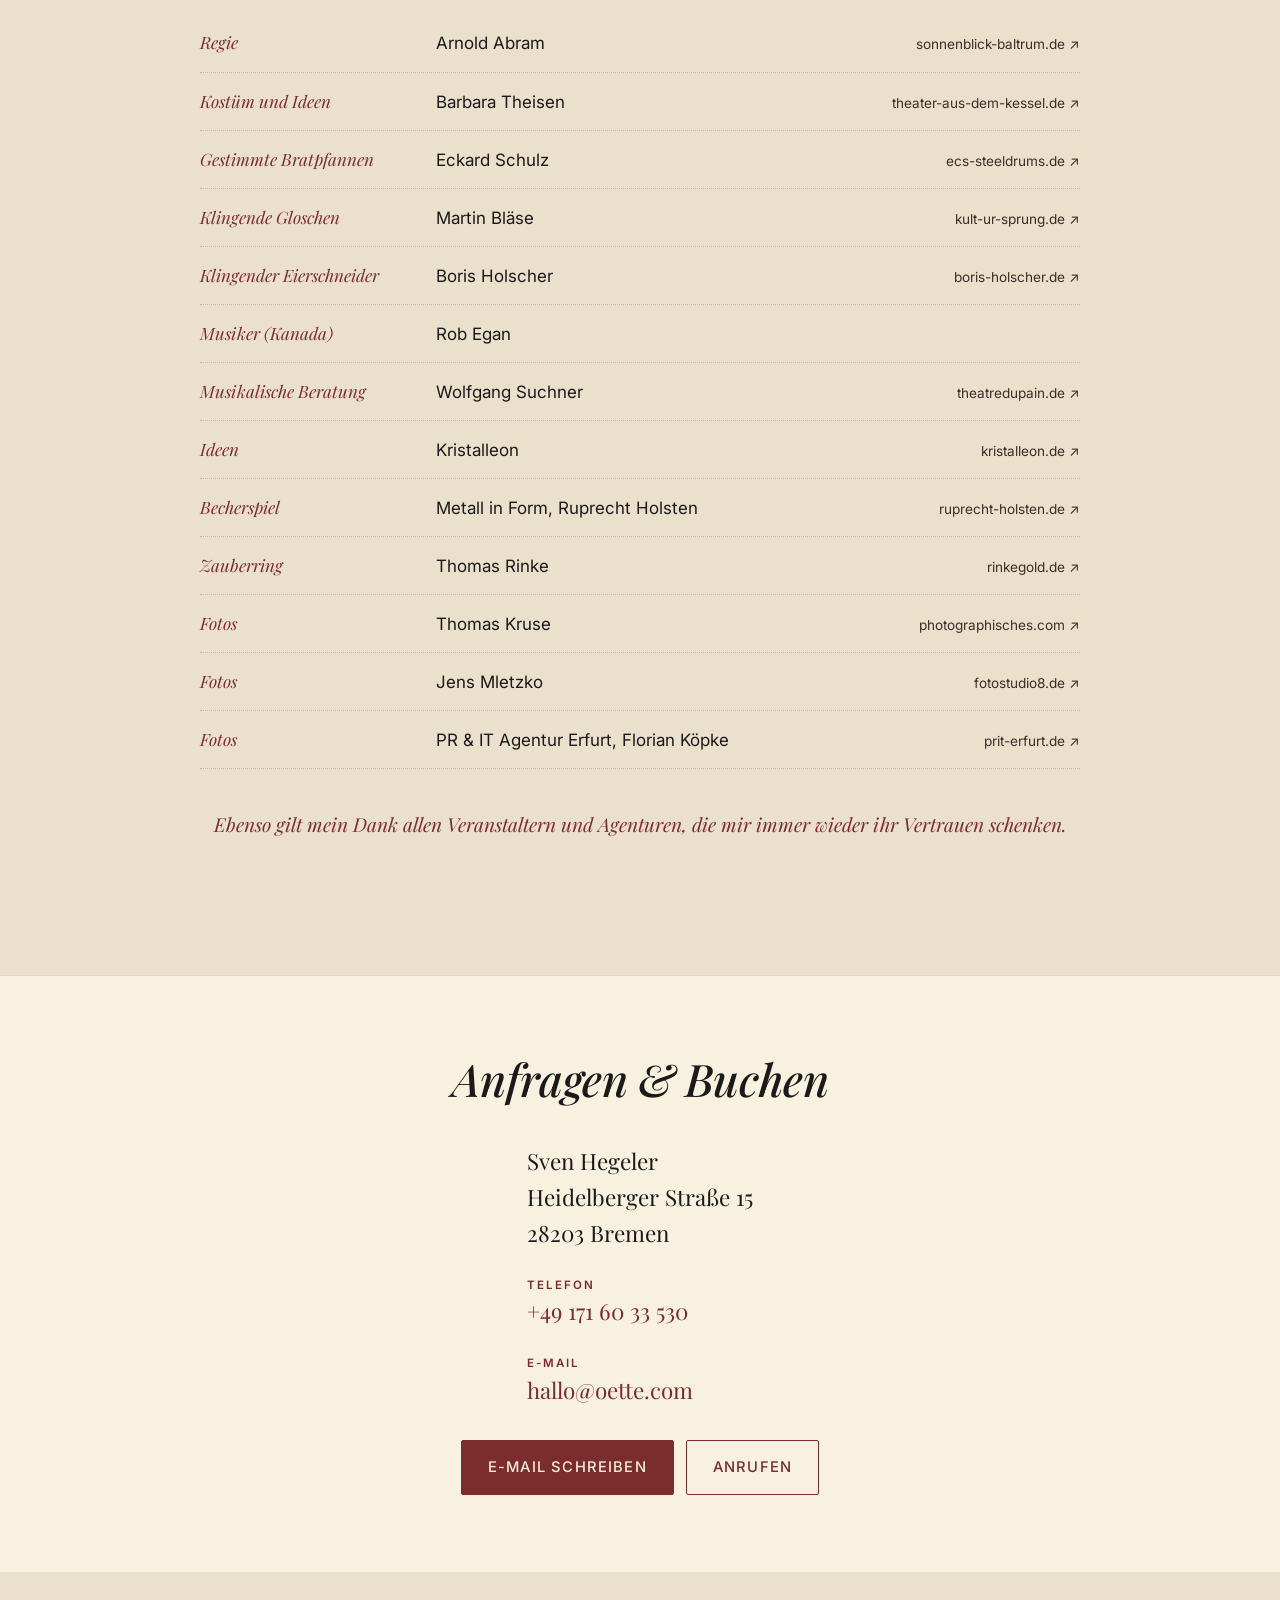
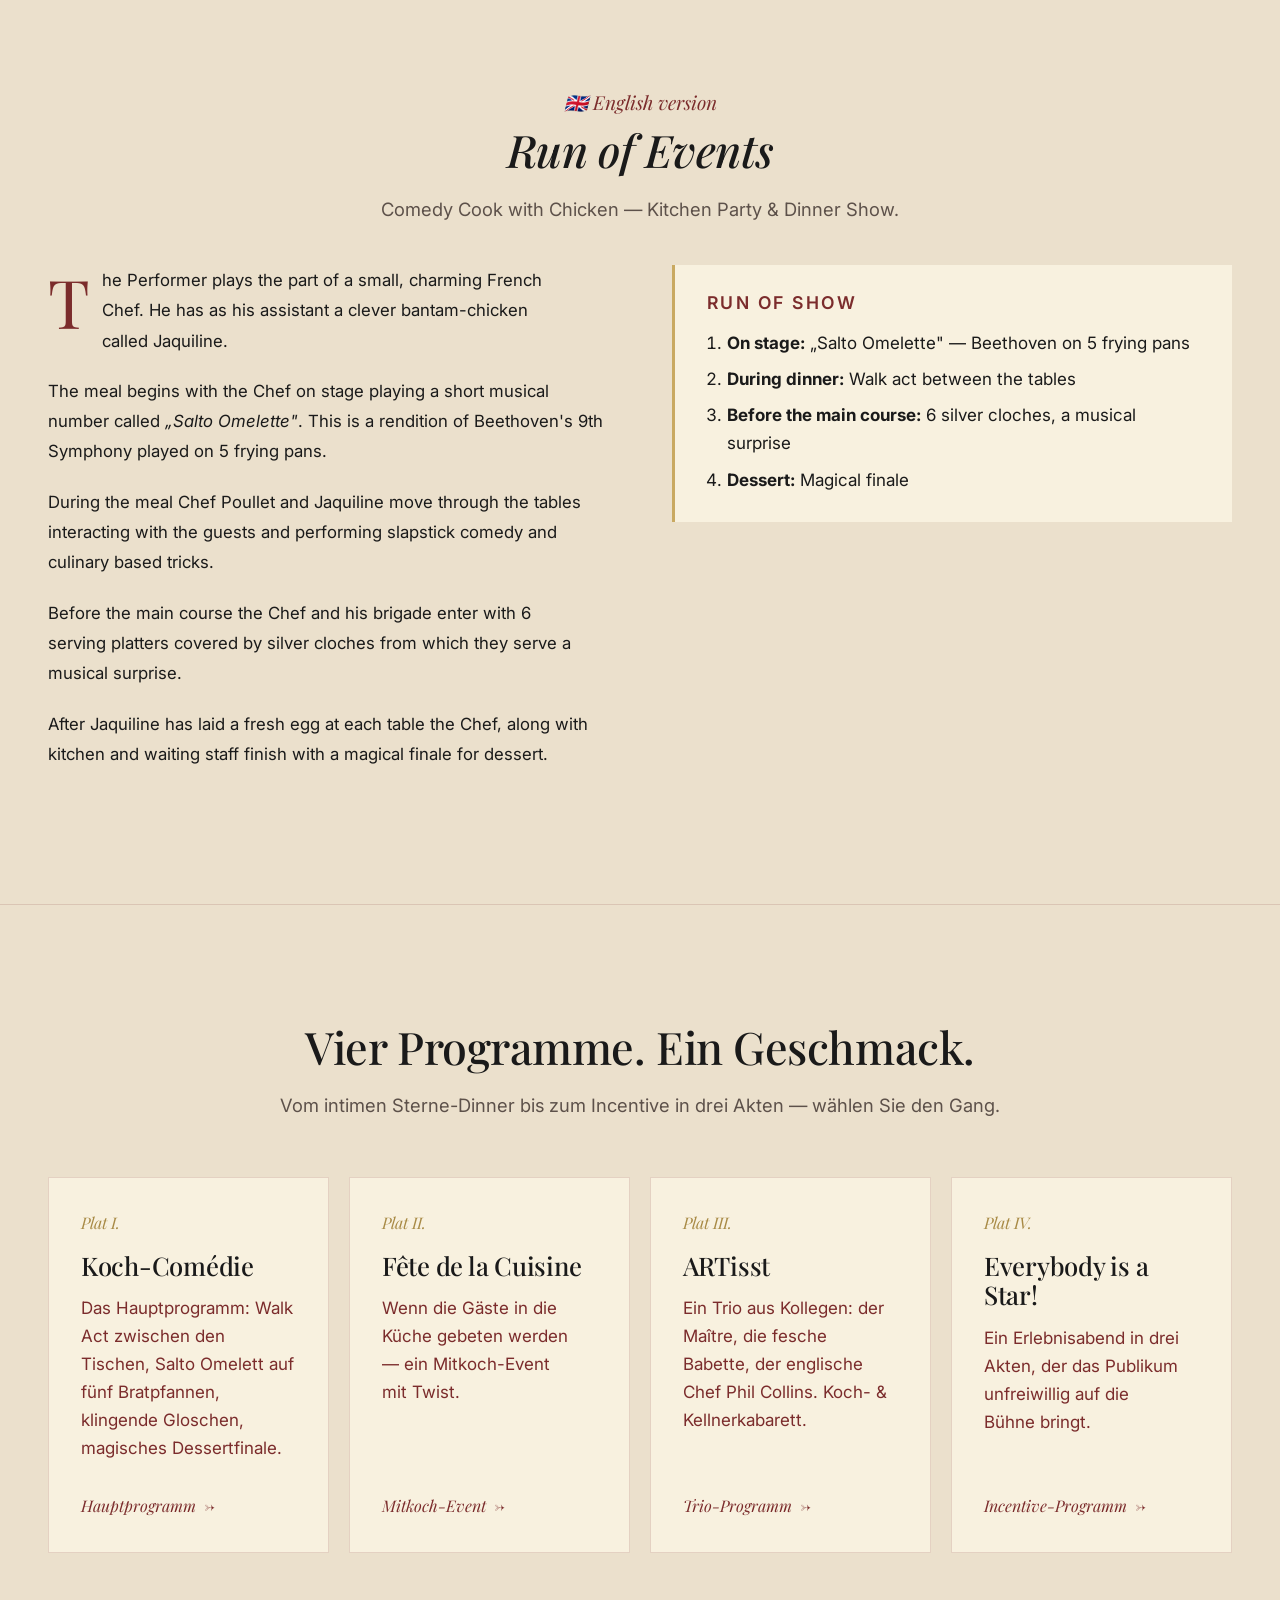
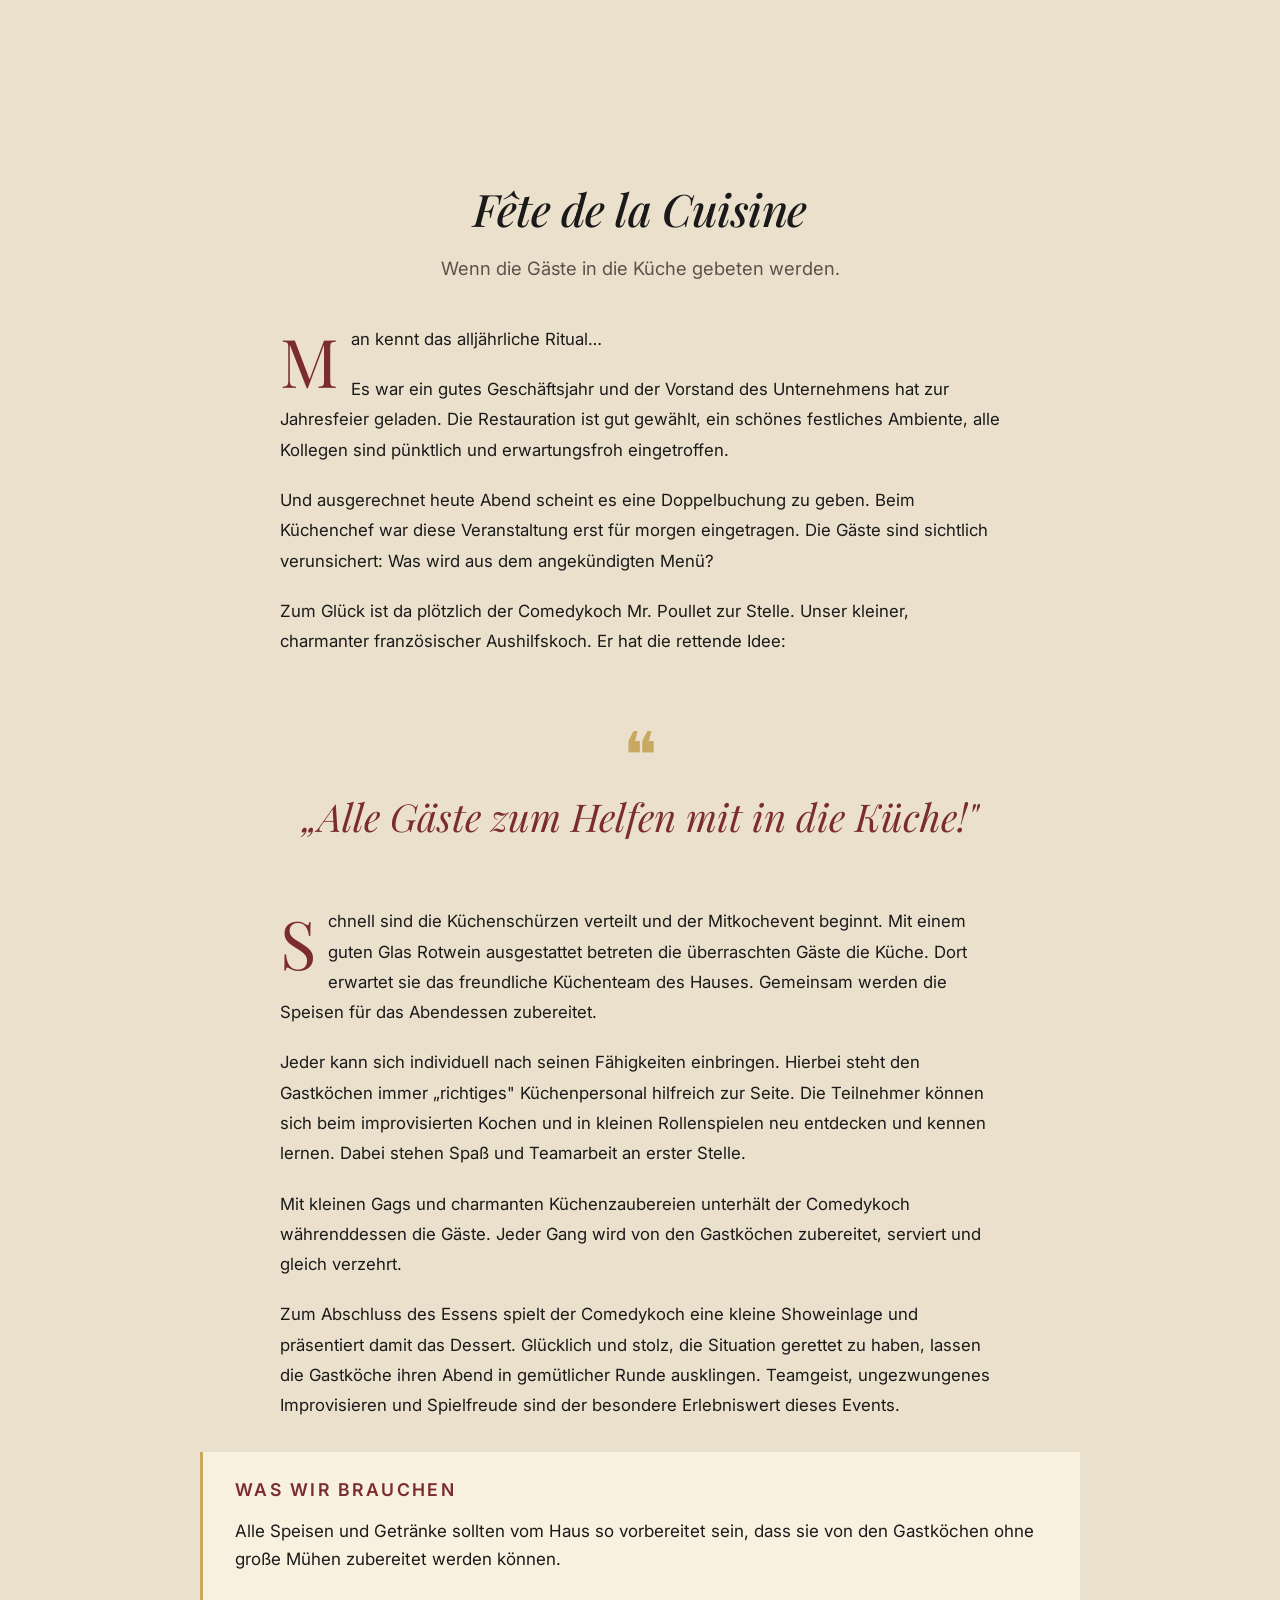
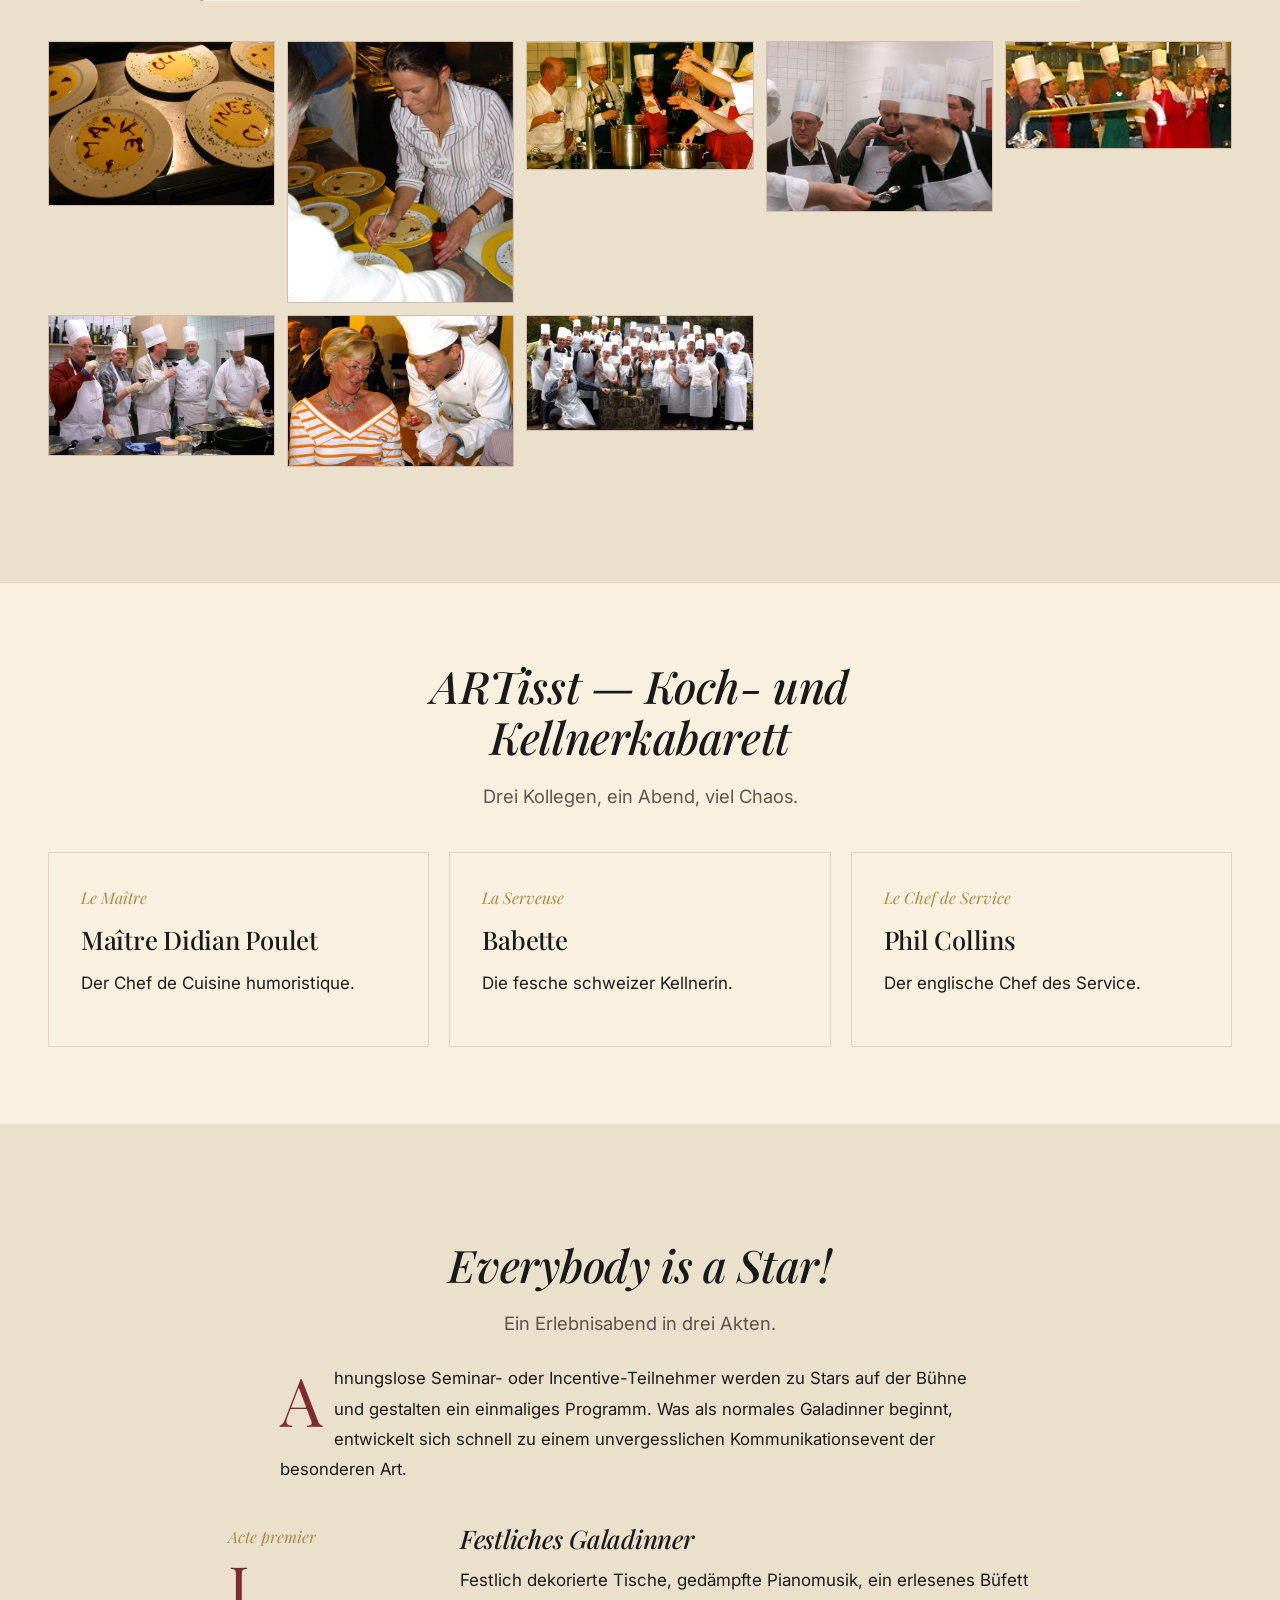
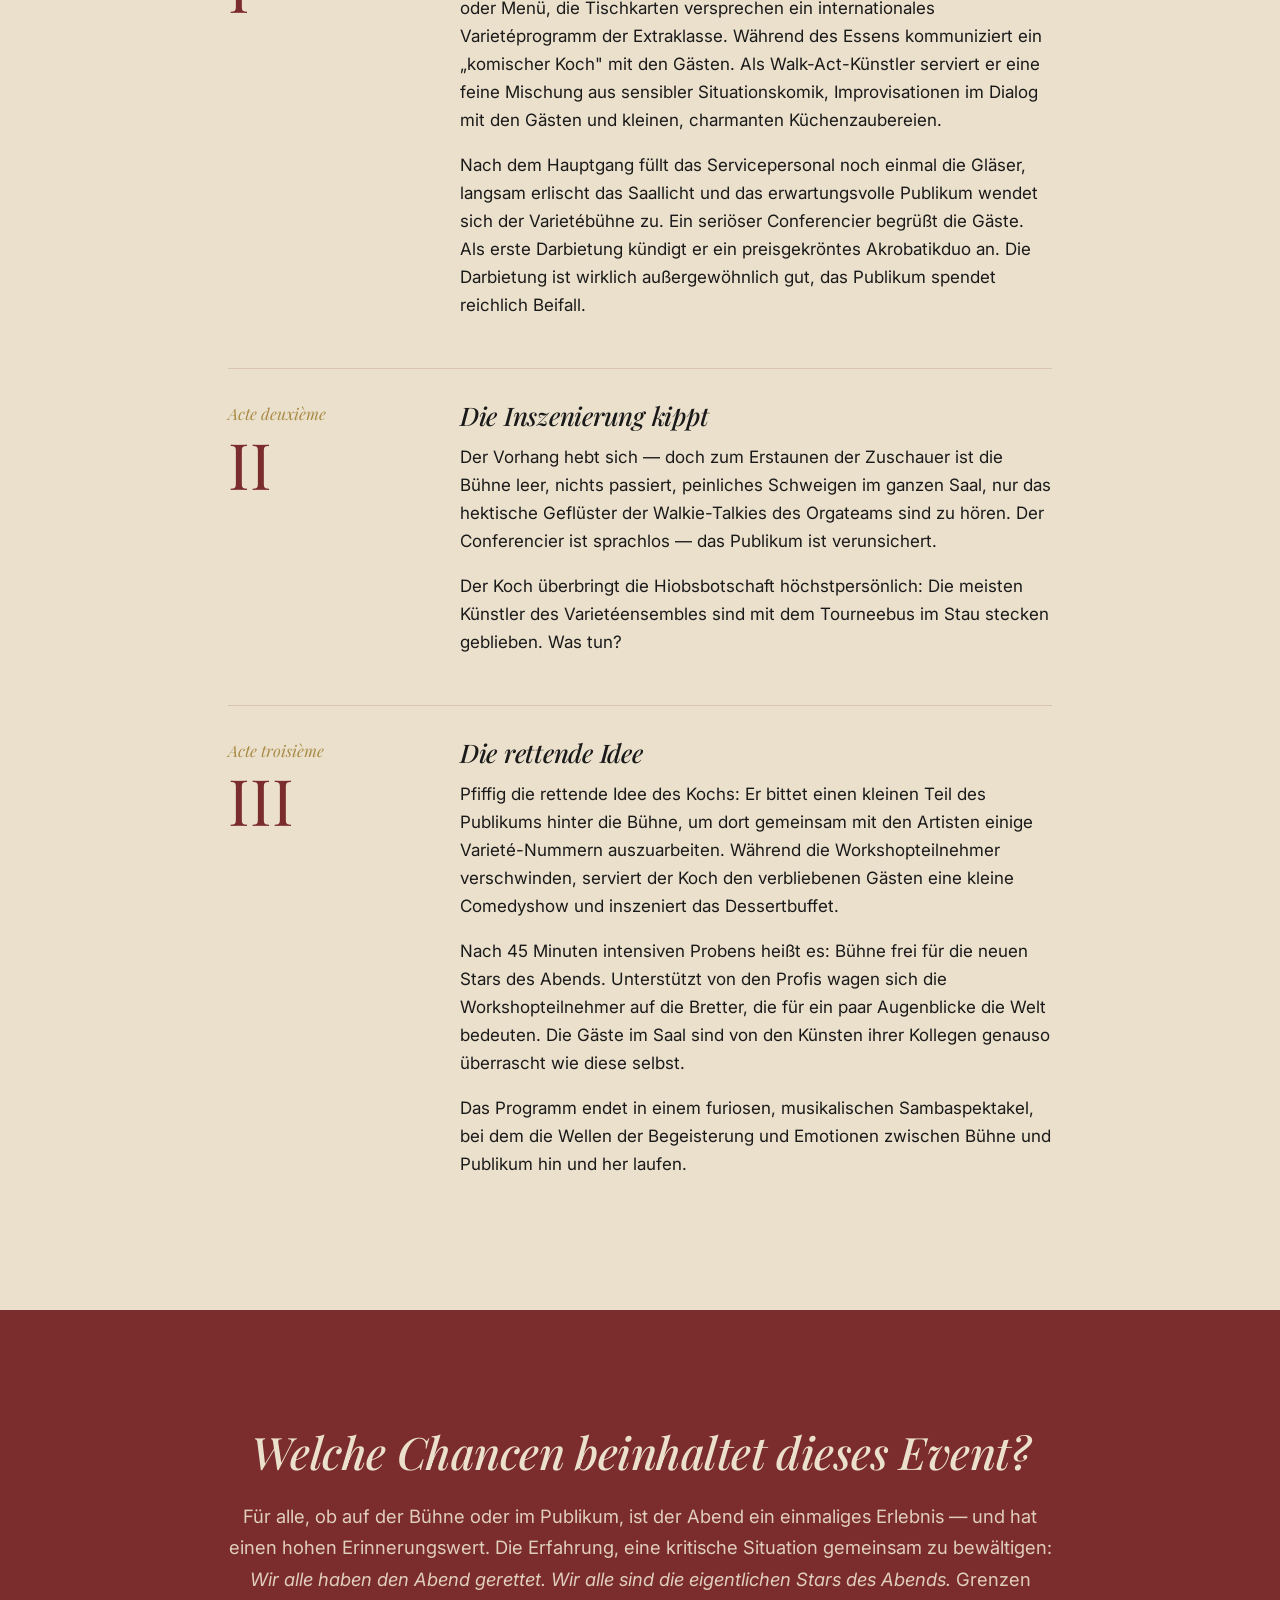
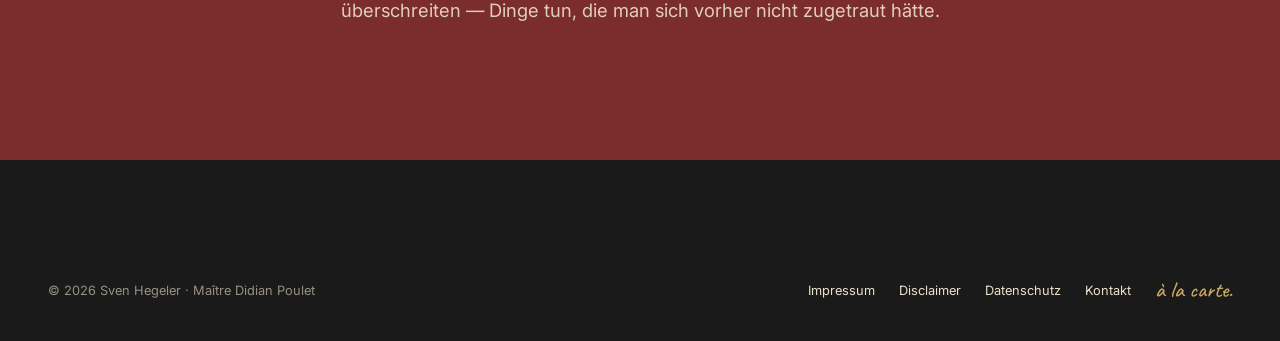
==== commit 2c548ac6: "Änderungswünsche Sven umgesetzt + Bildoptimierung - Poulet-Logo im Header, flache Navigation (nicht " ====
--- a/index.html
+++ b/index.html
@@ -8,7 +8,7 @@
 <link rel="preconnect" href="https://fonts.googleapis.com">
 <link rel="preconnect" href="https://fonts.gstatic.com" crossorigin>
 <link href="https://fonts.googleapis.com/css2?family=Playfair+Display:ital,wght@0,400;0,500;1,400;1,500&family=Inter:wght@400;500;600&family=Caveat:wght@500;600&display=swap" rel="stylesheet">
-<link rel="stylesheet" href="styles.css">
+<link rel="stylesheet" href="styles.css?v=4">
 </head>
 <body data-screen-label="Startseite">
 
@@ -17,13 +17,7 @@
   <div class="nav-inner">
     <a class="brand" href="#start" aria-label="Maître Didian Poulet — nach oben">
       <span class="brand-mark" aria-hidden="true">
-        <svg width="22" height="22" viewBox="0 0 24 24" fill="none" stroke="currentColor" stroke-width="1.6" stroke-linecap="round" stroke-linejoin="round">
-          <path d="M8 5c0-1.5 1-2.5 2.5-2.5 1 0 1.8.5 2.2 1.2.6-.6 1.5-1 2.3-.6 1.2.5 1.5 2 .8 3"/>
-          <path d="M16 7c1.5 0 3 1 3 3 0 2.5-2 4-3.5 4.5-1 .3-2 .2-2.5-.5"/>
-          <path d="M13 14c-1 1.5-3 2-4.5 2-3 0-5.5-2-5.5-5 0-2.5 2-4.5 5-4.5 1.5 0 3 .5 4 1.5"/>
-          <path d="M8 16v3M11 16v3"/>
-          <circle cx="6" cy="10" r=".7" fill="currentColor"/>
-        </svg>
+        <img src="images/logo-poulet.png" alt="" width="22" height="22" style="width:26px;height:auto;display:block">
       </span>
       <span class="brand-text">
         <span class="brand-name">Maître Didian Poulet</span>
@@ -36,19 +30,14 @@
     </button>
 
     <ul class="nav-links">
-      <li class="has-submenu"><a href="#koch-comedie">Programm</a>
-        <ul class="submenu">
-          <li><a href="#koch-comedie">Koch-Comédie</a></li>
-          <li><a href="#fete-de-la-cuisine">Fête de la Cuisine</a></li>
-          <li><a href="#artisst">ARTisst</a></li>
-          <li><a href="#everybody-is-a-star">Everybody is a Star!</a></li>
-        </ul>
-      </li>
+      <li><a href="#koch-comedie">Koch-Comédie</a></li>
+      <li><a href="#fete-de-la-cuisine">Fête de la Cuisine</a></li>
+      <li><a href="#artisst">ARTisst</a></li>
+      <li><a href="#everybody-is-a-star">Everybody is a Star!</a></li>
       <li><a href="#fotos-video">Fotos &amp; Video</a></li>
       <li><a href="#referenzen">Referenzen</a></li>
       <li><a href="#vita">Vita</a></li>
       <li><a href="#kontakt">Kontakt</a></li>
-      <li><a class="btn nav-cta" href="#kontakt">Anfrage</a></li>
     </ul>
   </div>
 </header>
@@ -56,29 +45,25 @@
 <!-- ============ HERO ============ -->
 <section class="hero" id="start">
   <div class="container">
-    <div class="hero-grid">
-      <div class="hero-text">
-        <div class="hero-eyebrow">Comedy · Slapstick · Küchenzauber</div>
-        <h1>Maître Didian Poulet<br>&amp; Madame Jaquiline.</h1>
-        <div class="sub">Une Comédie à la Carte.</div>
-        <p class="kicker" style="margin:28px 0 6px">Herzlich Willkommen</p>
-        <p class="subline" style="margin-bottom:28px">Herzlich willkommen auf Öttes Seiten! Ein kleiner, charmanter französischer Koch und sein quicklebendiges Zwerghuhn servieren Slapstick, Comedy und feine Küchenzaubereien — auf Ihrer Gala, Ihrem Dinner, Ihrer Firmenfeier.</p>
-        <div class="badge">
-          <svg class="badge-medal" width="34" height="34" viewBox="0 0 24 24" fill="none" stroke="currentColor" stroke-width="1.4" stroke-linecap="round" stroke-linejoin="round" aria-hidden="true">
-            <path d="M8 3l2 5h4l2-5"/>
-            <circle cx="12" cy="14" r="6"/>
-            <path d="M10 13l1.5 1.5L14 12"/>
-          </svg>
-          <span>Ausgezeichnet mit der Goldmedaille:<br><strong style="font-family:var(--serif);font-style:italic;font-weight:500;color:var(--bordeaux)">Grandes Catastrophes de la Cuisine Française</strong></span>
-        </div>
-      </div>
-
-      <div class="hero-art">
-        <figure class="figure">
-          <img src="images/didian-poulet-et-jaquiline.jpg" alt="Maître Didian Poulet mit Zwerghuhn Jaquiline auf der Bühne" loading="eager">
-          <figcaption>Ötte at his best.</figcaption>
-        </figure>
-      </div>
+    <div class="hero-text">
+      <div class="hero-eyebrow">Comedy · Slapstick · Küchenzauber</div>
+      <h1>Maître Didian Poulet<br>&amp; Madame Jaquiline.</h1>
+      <div class="sub" style="font-family:var(--serif); font-style:italic; color:var(--bordeaux)">Une Comédie à la Carte.</div>
+      <p class="subline" style="margin-top:28px; margin-bottom:0">Ein kleiner, charmanter französischer Koch und sein quicklebendiges Zwerghuhn servieren Slapstick, Comedy und feine Küchenzaubereien.</p>
+    </div>
+
+    <div class="hero-images">
+      <div class="medal-block">
+        <img class="medal-img" src="images/goldmedaille.png" alt="Goldmedaille: Maître Didian Poulet mit Jaquiline auf dem Kopf">
+        <div class="medal-text">
+          <span class="medal-label">Ausgezeichnet mit der Goldmedaille</span>
+          <strong class="medal-title">Grandes Catastrophes<br>de la Cuisine Française</strong>
+        </div>
+      </div>
+      <figure class="figure hero-photo">
+        <img src="images/lachender-koch-mit-huhn.jpg" alt="Lächelnder Maître Didian Poulet mit Zwerghuhn Jaquiline auf der Hand" loading="eager">
+        <figcaption>Ötte at his best.</figcaption>
+      </figure>
     </div>
   </div>
 </section>
@@ -91,15 +76,222 @@
         <path d="M6 18c0-3 2.5-5 6-5s6 2 6 5"/><path d="M4 20h16"/><path d="M12 13V8"/><circle cx="12" cy="6" r="2"/>
       </svg>
     </div>
-    <p class="kicker" style="margin-bottom:8px">Wenn Sie etwas Besonderes</p>
-    <h2 style="font-style:italic">ausbrüten lassen wollen.</h2>
-    <p class="lead" style="margin-top:24px">Sie möchten für Ihre Veranstaltung etwas Besonderes ausbrüten (lassen)? Dann bestellen Sie doch den Maître persönlich.</p>
-    <p class="lead">Mit dem Chef der Haute Cuisine humoristique, Didian Poulet, bieten Sie Ihrer Festgesellschaft einen charmanten Gaumenkitzel französischen Humors. Der Comedian Didian Poulet serviert gemeinsam mit Jaquiline — einem lebendigen Zwerghuhn — Slapstick, Comedy und feine Küchenzaubereien.</p>
+    <h2 style="font-style:italic">Wenn Sie etwas Besonderes für Ihre Veranstaltung ausbrüten lassen wollen…</h2>
+    <p class="lead" style="margin-top:24px">…dann bestellen Sie doch den Maître persönlich. Mit dem Chef der Haute Cuisine humoristique, Didian Poulet, bieten Sie Ihrer Festgesellschaft einen charmanten Gaumenkitzel französischen Humors — gemeinsam mit Jaquiline, einem lebendigen Zwerghuhn, serviert er Slapstick, Comedy und feine Küchenzaubereien.</p>
+  </div>
+</section>
+
+<!-- ============ KOCH-COMÉDIE ============ -->
+<section class="section section--tight" id="koch-comedie" style="background:var(--paper); border-top:1px solid rgba(123,44,44,.15)">
+  <div class="container">
+    <div class="section-head" style="margin-bottom:40px">
+      <h2 style="font-style:italic">Maître Didian Poulet — Une Comédie à la Carte</h2>
+      <div class="tags" style="justify-content:center; margin-top:20px">
+        <span class="tag">Walk Act</span><span class="tag">Dinner-Show</span><span class="tag">Comedy</span><span class="tag">Slapstick</span><span class="tag">Küchenzauber</span>
+      </div>
+    </div>
+
+    <div class="two-col">
+      <div class="prose" style="margin:0">
+        <p>Maître Didian Poulet — ein kleiner, charmanter französischer Koch und seine gefiederte Assistentin Madame Jaquiline, ein quicklebendiges Zwerghuhn, servieren eine <em>Comédie à la Carte</em>.</p>
+        <p>Didian eröffnet das Essen mit einer kurzen Bühnendarbietung: „Salto Omlett". Er spielt Beethovens Neunte auf fünf musikalischen Bratpfannen.</p>
+        <p>Während des Essens agieren Maître Poulet und sein Huhn Jaquiline inmitten der Gäste: sie gehen von Tisch zu Tisch und kommunizieren in herzlicher Weise mit den Gästen. Charmant servieren sie eine Mischung aus Slapstick, Komik und Küchenzaubereien.</p>
+        <p>Vor dem Hauptgang serviert der Maître gemeinsam mit dem Servicepersonal eine musikalische Überraschung unter 6 klingenden Gloschen.</p>
+        <p>Nachdem Jaquiline an jedem Tisch noch ein frisches Ei gelegt hat, inszeniert le Maître sein Küchen-Varieté und ein das Dinner abschließendes magisches Dessertfinale.</p>
+      </div>
+
+      <aside>
+        <div class="aside-box" style="margin-top:0">
+          <h3>Ablauf in vier Akten</h3>
+          <ol>
+            <li><strong>Eröffnung:</strong> „Salto Omlett" auf der Bühne</li>
+            <li><strong>Walk Act:</strong> Comedy zwischen den Tischen</li>
+            <li><strong>Vor dem Hauptgang:</strong> Klingende Gloschen</li>
+            <li><strong>Finale:</strong> Magisches Dessert</li>
+          </ol>
+        </div>
+
+        <div class="en-box" style="margin-top:24px">
+          <span class="flag">🇬🇧</span>
+          <h4>Looking for an English description?</h4>
+          <a href="#run-of-events">→ Run of Events</a>
+        </div>
+      </aside>
+    </div>
+  </div>
+</section>
+
+<!-- ============ FOTOS & VIDEO ============ -->
+<section class="section" id="fotos-video">
+  <div class="container">
+    <div class="section-head" style="margin-bottom:40px">
+      <h2 style="font-style:italic">Fotos &amp; Video</h2>
+      <p class="lead muted">Sie finden hier eine kleine Fotoauswahl, Pressefotos sowie zwei Video-Clips.</p>
+    </div>
+
+    <div class="two-col" style="margin-bottom:48px">
+      <div class="video-lazy" style="width:100%;border-radius:20px;overflow:hidden;position:relative;background:#111;">
+          <img class="video-thumb" src="videos/screenshot-video-kochcomedie.jpg" alt="" style="width:100%;display:block;cursor:pointer;aspect-ratio:16/9;object-fit:cover">
+          <button class="video-play-btn" aria-label="Video abspielen" style="position:absolute;top:50%;left:50%;transform:translate(-50%,-50%);background:none;border:none;cursor:pointer;padding:0;z-index:2"><svg viewBox="0 0 80 80" xmlns="http://www.w3.org/2000/svg" width="72" height="72"><circle cx="40" cy="40" r="40" fill="rgba(0,0,0,0.52)"/><polygon points="30,22 62,40 30,58" fill="white"/></svg></button>
+          <video preload="none" style="width:100%;display:none">
+            <source src="videos/koch-comedie.mp4" type="video/mp4">
+          </video>
+        </div>
+      <div class="video-lazy" style="width:100%;border-radius:20px;overflow:hidden;position:relative;background:#111;">
+          <img class="video-thumb" src="videos/screenshot-video-kochcomedie-ndr.jpg" alt="" style="width:100%;display:block;cursor:pointer;aspect-ratio:16/9;object-fit:cover">
+          <button class="video-play-btn" aria-label="Video abspielen" style="position:absolute;top:50%;left:50%;transform:translate(-50%,-50%);background:none;border:none;cursor:pointer;padding:0;z-index:2"><svg viewBox="0 0 80 80" xmlns="http://www.w3.org/2000/svg" width="72" height="72"><circle cx="40" cy="40" r="40" fill="rgba(0,0,0,0.52)"/><polygon points="30,22 62,40 30,58" fill="white"/></svg></button>
+          <video preload="none" style="width:100%;display:none">
+            <source src="videos/koch-comedie-ndr.mp4" type="video/mp4">
+          </video>
+        </div>
+    </div>
+
+    <div class="gallery-masonry">
+      <figure class="figure"><img src="images/bilder/ritz-carlton-wolfsburg.jpg" alt="Comedy Koch Ritz-Carlton Wolfsburg" loading="lazy"><figcaption>Comedy Koch Ritz-Carlton Wolfsburg</figcaption></figure>
+      <figure class="figure"><img src="images/bilder/gloschen-marsch.jpg" alt="Magic Dinner, KAIS Restaurant Lissabon" loading="lazy"><figcaption>Magic Dinner, KAIS Restaurant Lissabon</figcaption></figure>
+      <figure class="figure"><img src="images/bilder/2 Kopie 2.jpg" alt="Küchenparty Grandhotel Giessbach Schweiz" loading="lazy"><figcaption>Küchenparty Grandhotel Giessbach Schweiz</figcaption></figure>
+      <figure class="figure"><img src="images/bilder/blauer-saal-documenta-halle-kassel.jpg" alt="Komischer Koch, Documenta-Halle Kassel" loading="lazy"><figcaption>Komischer Koch, Documenta-Halle Kassel</figcaption></figure>
+      <figure class="figure"><img src="images/bilder/1 Kopie.jpg" alt="Jonglierender Koch, Bayerischer Hof München" loading="lazy"><figcaption>Jonglierender Koch, Bayerischer Hof München</figcaption></figure>
+      <figure class="figure"><img src="images/bilder/lusitger-koch-palais-des-congress-strassbourgh.jpg" alt="Palais des Congrès Straßburg" loading="lazy"><figcaption>Palais des Congrès Straßburg</figcaption></figure>
+      <figure class="figure"><img src="images/bilder/becherspiel-lachende-gaeste.jpg" alt="Grandhotel Schloss Bensberg" loading="lazy"><figcaption>Grandhotel Schloss Bensberg</figcaption></figure>
+      <figure class="figure"><img src="images/bilder/fackel charmanter blick.jpg" alt="The Caledonian Hotel Edinburgh" loading="lazy"><figcaption>The Caledonian Hotel Edinburgh</figcaption></figure>
+      <figure class="figure"><img src="images/bilder/grandes-catastrophes-de-la-cuisine-francaise.jpg" alt="Grandes Catastrophes de la Cuisine Française" loading="lazy"><figcaption>Grandes Catastrophes de la Cuisine Française</figcaption></figure>
+      <figure class="figure"><img src="images/bilder/magie-symposium-feines-essen-und-trinken-muenchen.jpg" alt="Magie-Symposium feines Essen und Trinken München" loading="lazy"><figcaption>Magie-Symposium feines Essen und Trinken München</figcaption></figure>
+    </div>
+  </div>
+</section>
+
+<!-- ============ REFERENZEN ============ -->
+<section class="section section--tight" id="referenzen" style="background:var(--paper); border-top:1px solid rgba(123,44,44,.15)">
+  <div class="container">
+    <div class="section-head" style="margin-bottom:40px">
+      <h2 style="font-style:italic">Referenzen</h2>
+      <p class="lead muted">Eine Auswahl aus über 30 Jahren Künstlerleben.</p>
+    </div>
+
+    <div class="logo-wall">
+      <div class="logo-cell"><img src="images/referenzen/bayrischer-hof-muenchen.png" alt="Bayerischer Hof / München" style="max-width:100%;max-height:70px;object-fit:contain;filter:grayscale(1)"></div>
+      <div class="logo-cell"><img src="images/referenzen/variete-wintergarten-berlin.jpg" alt="Wintergarten Varieté / Berlin" style="max-width:100%;max-height:70px;object-fit:contain;filter:grayscale(1)"></div>
+      <div class="logo-cell">Documenta-Halle<em>Kassel</em></div>
+      <div class="logo-cell"><img src="images/referenzen/moevenpick.png" alt="Mövenpick" style="max-width:100%;max-height:70px;object-fit:contain;filter:grayscale(1)"></div>
+      <div class="logo-cell"><img src="images/referenzen/phantasialand.png" alt="Phantasialand" style="max-width:100%;max-height:70px;object-fit:contain;filter:grayscale(1)"></div>
+      <div class="logo-cell"><img src="images/referenzen/rheingau-musik-festival.jpg" alt="Rheingau Musik Festival" style="max-width:100%;max-height:70px;object-fit:contain;filter:grayscale(1)"></div>
+      <div class="logo-cell"><img src="images/referenzen/singapore-airlines.png" alt="Singapore Airlines" style="max-width:100%;max-height:70px;object-fit:contain;filter:grayscale(1)"></div>
+      <div class="logo-cell"><img src="images/referenzen/sturmhaube-sylt.jpg" alt="Sturmhaube / Sylt" style="max-width:100%;max-height:70px;object-fit:contain;filter:grayscale(1)"></div>
+      <div class="logo-cell"><img src="images/referenzen/symposium-feines-essen-und-trinken.jpg" alt="Symposium / Feines Essen und Trinken" style="max-width:100%;max-height:70px;object-fit:contain;filter:grayscale(1)"></div>
+      <div class="logo-cell"><img src="images/referenzen/mckinsey.png" alt="McKinsey" style="max-width:100%;max-height:70px;object-fit:contain;filter:grayscale(1)"></div>
+      <div class="logo-cell"><img src="images/referenzen/verband-der-koeche-deutschlands.jpg" alt="Verband der Köche Deutschlands" style="max-width:100%;max-height:70px;object-fit:contain;filter:grayscale(1)"></div>
+      <div class="logo-cell"><img src="images/referenzen/kais-restaurante-lisboa.jpg" alt="KAIS Restaurant / Lissabon" style="max-width:100%;max-height:70px;object-fit:contain;filter:grayscale(1)"></div>
+      <div class="logo-cell"><img src="images/referenzen/grandhotel-giessbach.png" alt="Grandhotel Giessbach / Schweiz" style="max-width:100%;max-height:70px;object-fit:contain;filter:grayscale(1)"></div>
+      <div class="logo-cell"><img src="images/referenzen/logo-ritz_carlton.jpg" alt="Ritz-Carlton / Wolfsburg" style="max-width:100%;max-height:70px;object-fit:contain;filter:grayscale(1)"></div>
+      <div class="logo-cell">Palais des Congrès<em>Straßburg</em></div>
+    </div>
+  </div>
+</section>
+
+<!-- ============ VITA ============ -->
+<section class="section" id="vita">
+  <div class="container">
+    <div class="section-head" style="margin-bottom:40px">
+      <h2 style="font-style:italic">Vita — Sven Hegeler</h2>
+    </div>
+
+    <div class="two-col" style="align-items:start">
+      <div class="prose" style="margin:0">
+        <p><strong>Geboren 1961 in São Paulo, Brasilien.</strong></p>
+        <p>Besuch der Artistenschulen in Berlin und Paris.</p>
+        <p>Seit 1984 Soloprogramme für Bühne, Varieté und Events. Gastspiele unter anderem in Portugal, Spanien, Italien, Schottland, Dänemark, Holland, Luxemburg, Belgien, Österreich, Schweiz und Frankreich.</p>
+      </div>
+      <div>
+        <figure class="figure"><img src="images/sven-hegeler-vita.jpg" alt="Sven Hegeler"></figure>
+      </div>
+    </div>
+
+    <div class="pullquote"><p>„… sich zu träumen, diesen Traum greifbar machen — um dann wieder zum Traum zu werden in anderen Menschen…"</p><p style="font-family:var(--sans); font-style:normal; font-size:.85rem; letter-spacing:.1em; text-transform:uppercase; color:var(--ink-soft); margin-top:16px">— Jean Genet</p></div>
+
+    <div class="container--narrow" style="padding:0">
+      <h3 style="font-style:italic; text-align:center; margin-bottom:24px">Bei folgenden Kolleg:innen möchte ich mich für ihre Unterstützung herzlich bedanken:</h3>
+      <div class="credits">
+        <div class="credit"><div class="credit-role">Regie</div><div>Arnold Abram</div><a class="credit-link" href="https://sonnenblick-baltrum.de" target="_blank" rel="noopener">sonnenblick-baltrum.de ↗</a></div>
+        <div class="credit"><div class="credit-role">Kostüm und Ideen</div><div>Barbara Theisen</div><a class="credit-link" href="https://theater-aus-dem-kessel.de" target="_blank" rel="noopener">theater-aus-dem-kessel.de ↗</a></div>
+        <div class="credit"><div class="credit-role">Gestimmte Bratpfannen</div><div>Eckard Schulz</div><a class="credit-link" href="https://ecs-steeldrums.de" target="_blank" rel="noopener">ecs-steeldrums.de ↗</a></div>
+        <div class="credit"><div class="credit-role">Klingende Gloschen</div><div>Martin Bläse</div><a class="credit-link" href="https://kult-ur-sprung.de" target="_blank" rel="noopener">kult-ur-sprung.de ↗</a></div>
+        <div class="credit"><div class="credit-role">Klingender Eierschneider</div><div>Boris Holscher</div><a class="credit-link" href="https://boris-holscher.de" target="_blank" rel="noopener">boris-holscher.de ↗</a></div>
+        <div class="credit"><div class="credit-role">Musiker (Kanada)</div><div>Rob Egan</div><span></span></div>
+        <div class="credit"><div class="credit-role">Musikalische Beratung</div><div>Wolfgang Suchner</div><a class="credit-link" href="https://theatredupain.de" target="_blank" rel="noopener">theatredupain.de ↗</a></div>
+        <div class="credit"><div class="credit-role">Ideen</div><div>Kristalleon</div><a class="credit-link" href="https://kristalleon.de" target="_blank" rel="noopener">kristalleon.de ↗</a></div>
+        <div class="credit"><div class="credit-role">Becherspiel</div><div>Metall in Form, Ruprecht Holsten</div><a class="credit-link" href="https://ruprecht-holsten.de" target="_blank" rel="noopener">ruprecht-holsten.de ↗</a></div>
+        <div class="credit"><div class="credit-role">Zauberring</div><div>Thomas Rinke</div><a class="credit-link" href="https://rinkegold.de" target="_blank" rel="noopener">rinkegold.de ↗</a></div>
+        <div class="credit"><div class="credit-role">Fotos</div><div>Thomas Kruse</div><a class="credit-link" href="https://photographisches.com" target="_blank" rel="noopener">photographisches.com ↗</a></div>
+        <div class="credit"><div class="credit-role">Fotos</div><div>Jens Mletzko</div><a class="credit-link" href="https://fotostudio8.de" target="_blank" rel="noopener">fotostudio8.de ↗</a></div>
+        <div class="credit"><div class="credit-role">Fotos</div><div>PR &amp; IT Agentur Erfurt, Florian Köpke</div><a class="credit-link" href="https://prit-erfurt.de" target="_blank" rel="noopener">prit-erfurt.de ↗</a></div>
+      </div>
+      <p class="kicker center" style="margin-top:40px">Ebenso gilt mein Dank allen Veranstaltern und Agenturen, die mir immer wieder ihr Vertrauen schenken.</p>
+    </div>
+  </div>
+</section>
+
+<!-- ============ KONTAKT ============ -->
+<section class="section section--tight" id="kontakt" style="background:var(--paper); border-top:1px solid rgba(123,44,44,.15)">
+  <div class="container">
+    <div class="section-head" style="margin-bottom:40px">
+      <h2 style="font-style:italic">Anfragen &amp; Buchen</h2>
+    </div>
+
+    <div class="center">
+      <div class="contact-block" style="display:inline-block; text-align:left">
+        Sven Hegeler<br>
+        Heidelberger Straße 15<br>
+        28203 Bremen
+
+        <strong>Telefon</strong>
+        <a href="tel:+4917160335530">+49 171 60 33 530</a>
+
+        <strong>E-Mail</strong>
+        <a href="mailto:hallo@oette.com">hallo@oette.com</a>
+      </div>
+      <div style="margin-top:32px; display:flex; gap:12px; flex-wrap:wrap; justify-content:center">
+        <a class="btn" href="mailto:hallo@oette.com?subject=Buchungsanfrage">E-Mail schreiben</a>
+        <a class="btn btn--ghost" href="tel:+4917160335530">Anrufen</a>
+      </div>
+    </div>
+  </div>
+</section>
+
+<!-- ============ RUN OF EVENTS (EN) ============ -->
+<section class="section" id="run-of-events">
+  <div class="container">
+    <div class="section-head" style="margin-bottom:40px">
+      <p class="kicker" style="margin-bottom:6px">🇬🇧 English version</p>
+      <h2 style="font-style:italic">Run of Events</h2>
+      <p class="lead muted">Comedy Cook with Chicken — Kitchen Party &amp; Dinner Show.</p>
+    </div>
+
+    <div class="two-col">
+      <div class="prose" style="margin:0">
+        <p>The Performer plays the part of a small, charming French Chef. He has as his assistant a clever bantam-chicken called Jaquiline.</p>
+        <p>The meal begins with the Chef on stage playing a short musical number called <em>„Salto Omelette"</em>. This is a rendition of Beethoven's 9th Symphony played on 5 frying pans.</p>
+        <p>During the meal Chef Poullet and Jaquiline move through the tables interacting with the guests and performing slapstick comedy and culinary based tricks.</p>
+        <p>Before the main course the Chef and his brigade enter with 6 serving platters covered by silver cloches from which they serve a musical surprise.</p>
+        <p>After Jaquiline has laid a fresh egg at each table the Chef, along with kitchen and waiting staff finish with a magical finale for dessert.</p>
+      </div>
+      <aside>
+        <div class="aside-box" style="margin-top:0">
+          <h3>Run of show</h3>
+          <ol>
+            <li><strong>On stage:</strong> „Salto Omelette" — Beethoven on 5 frying pans</li>
+            <li><strong>During dinner:</strong> Walk act between the tables</li>
+            <li><strong>Before the main course:</strong> 6 silver cloches, a musical surprise</li>
+            <li><strong>Dessert:</strong> Magical finale</li>
+          </ol>
+        </div>
+      </aside>
+    </div>
   </div>
 </section>
 
 <!-- ============ PROGRAMM-ÜBERSICHT ============ -->
-<section class="section">
+<section class="section" style="border-top:1px solid rgba(123,44,44,.15)">
   <div class="container">
     <div class="section-head">
       <h2>Vier Programme. Ein Geschmack.</h2>
@@ -135,59 +327,7 @@
   </div>
 </section>
 
-<!-- ============ KOCH-COMÉDIE ============ -->
-<section class="section section--tight" id="koch-comedie" style="background:var(--paper); border-top:1px solid rgba(123,44,44,.15)">
-  <div class="container">
-    <div class="section-head" style="margin-bottom:40px">
-      <h2 style="font-style:italic">Maître Didian Poulet — Une Comédie à la Carte</h2>
-      <div class="tags" style="justify-content:center; margin-top:20px">
-        <span class="tag">Walk Act</span><span class="tag">Dinner-Show</span><span class="tag">Comedy</span><span class="tag">Slapstick</span><span class="tag">Küchenzauber</span>
-      </div>
-    </div>
-
-    <div class="two-col">
-      <div class="prose" style="margin:0">
-        <p>Maître Didian Poulet — ein kleiner, charmanter französischer Koch und seine gefiederte Assistentin Madame Jaquiline, ein quicklebendiges Zwerghuhn, servieren eine <em>Comédie à la Carte</em>.</p>
-        <p>Didian eröffnet das Essen mit einer kurzen Bühnendarbietung: „Salto Omlett". Er spielt Beethovens Neunte auf fünf musikalischen Bratpfannen.</p>
-        <p>Während des Essens agieren Maître Poulet und sein Huhn Jaquiline inmitten der Gäste: sie gehen von Tisch zu Tisch und kommunizieren in herzlicher Weise mit den Gästen. Charmant servieren sie eine Mischung aus Slapstick, Komik und Küchenzaubereien.</p>
-        <p>Vor dem Hauptgang serviert der Maître gemeinsam mit dem Servicepersonal eine musikalische Überraschung unter 6 klingenden Gloschen.</p>
-        <p>Nachdem Jaquiline an jedem Tisch noch ein frisches Ei gelegt hat, inszeniert le Maître sein Küchen-Varieté und ein das Dinner abschließendes magisches Dessertfinale.</p>
-      </div>
-
-      <aside>
-        <div class="aside-box" style="margin-top:0">
-          <h3>Ablauf in vier Akten</h3>
-          <ol>
-            <li><strong>Eröffnung:</strong> „Salto Omlett" auf der Bühne</li>
-            <li><strong>Walk Act:</strong> Comedy zwischen den Tischen</li>
-            <li><strong>Vor dem Hauptgang:</strong> Klingende Gloschen</li>
-            <li><strong>Finale:</strong> Magisches Dessert</li>
-          </ol>
-        </div>
-
-        <div class="downloads">
-          <a class="download" href="#" onclick="event.preventDefault(); alert('Datei wird beim Deployment hinzugefügt.')">
-            <svg class="download-icon" width="28" height="28" viewBox="0 0 24 24" fill="none" stroke="currentColor" stroke-width="1.4" stroke-linecap="round" stroke-linejoin="round"><path d="M14 3H6a2 2 0 0 0-2 2v14a2 2 0 0 0 2 2h12a2 2 0 0 0 2-2V9z"/><path d="M14 3v6h6"/></svg>
-            <div class="download-meta"><div class="download-name">Programmablauf KochComedie.pdf</div><div class="download-sub">PDF · Programmübersicht</div></div>
-            <span class="download-arrow">↓</span>
-          </a>
-          <a class="download" href="#" onclick="event.preventDefault(); alert('Datei wird beim Deployment hinzugefügt.')">
-            <svg class="download-icon" width="28" height="28" viewBox="0 0 24 24" fill="none" stroke="currentColor" stroke-width="1.4" stroke-linecap="round" stroke-linejoin="round"><path d="M14 3H6a2 2 0 0 0-2 2v14a2 2 0 0 0 2 2h12a2 2 0 0 0 2-2V9z"/><path d="M14 3v6h6"/></svg>
-            <div class="download-meta"><div class="download-name">Technik &amp; Organisatorisches &amp; Moderationstext.doc</div><div class="download-sub">DOC · Technik &amp; Moderation</div></div>
-            <span class="download-arrow">↓</span>
-          </a>
-        </div>
-
-        <div class="en-box" style="margin-top:24px">
-          <span class="flag">🇬🇧</span>
-          <h4>Looking for an English description?</h4>
-          <a href="#run-of-events">→ Run of Events</a>
-        </div>
-      </aside>
-    </div>
-  </div>
-</section>
-
+<!-- ============ WEITERE PROGRAMME (ans Ende verschoben) ============ -->
 <!-- ============ FÊTE DE LA CUISINE ============ -->
 <section class="section" id="fete-de-la-cuisine">
   <div class="container">
@@ -242,25 +382,18 @@
       <p class="lead muted">Drei Kollegen, ein Abend, viel Chaos.</p>
     </div>
 
-    <div class="note-box" style="max-width:720px; margin:0 auto 48px">
-      <strong>Hinweis:</strong> Die Inhaltsseite zum ARTisst-Programm war auf der alten Seite nicht vollständig ausgearbeitet. Die vollständige Programmbeschreibung folgt nach Abstimmung mit Sven.
-    </div>
-
     <div class="program-grid">
       <article class="card">
-        <div class="ph ph--square" style="margin:-32px -32px 8px"><div class="ph-label">[Porträt folgt]<span class="ph-cap">Maître Didian Poulet</span></div></div>
         <span class="card-num">Le Maître</span>
         <h3>Maître Didian Poulet</h3>
         <p>Der Chef de Cuisine humoristique.</p>
       </article>
       <article class="card">
-        <div class="ph ph--square" style="margin:-32px -32px 8px"><div class="ph-label">[Porträt folgt]<span class="ph-cap">Babette</span></div></div>
         <span class="card-num">La Serveuse</span>
         <h3>Babette</h3>
         <p>Die fesche schweizer Kellnerin.</p>
       </article>
       <article class="card">
-        <div class="ph ph--square" style="margin:-32px -32px 8px"><div class="ph-label">[Porträt folgt]<span class="ph-cap">Phil Collins</span></div></div>
         <span class="card-num">Le Chef de Service</span>
         <h3>Phil Collins</h3>
         <p>Der englische Chef des Service.</p>
@@ -315,220 +448,18 @@
   <div class="container--narrow center">
     <h2 style="font-style:italic; margin-bottom:24px">Welche Chancen beinhaltet dieses Event?</h2>
     <p class="lead" style="color:rgba(235,224,204,.9)">Für alle, ob auf der Bühne oder im Publikum, ist der Abend ein einmaliges Erlebnis — und hat einen hohen Erinnerungswert. Die Erfahrung, eine kritische Situation gemeinsam zu bewältigen: <em>Wir alle haben den Abend gerettet. Wir alle sind die eigentlichen Stars des Abends.</em> Grenzen überschreiten — Dinge tun, die man sich vorher nicht zugetraut hätte.</p>
-    <div class="downloads" style="max-width:480px; margin:32px auto 0">
-      <a class="download" href="#" onclick="event.preventDefault(); alert('Datei wird beim Deployment hinzugefügt.')" style="background:rgba(235,224,204,.95)">
-        <svg class="download-icon" width="28" height="28" viewBox="0 0 24 24" fill="none" stroke="currentColor" stroke-width="1.4" stroke-linecap="round" stroke-linejoin="round"><path d="M14 3H6a2 2 0 0 0-2 2v14a2 2 0 0 0 2 2h12a2 2 0 0 0 2-2V9z"/><path d="M14 3v6h6"/></svg>
-        <div class="download-meta"><div class="download-name">everybody-is-a-star.pdf</div><div class="download-sub">PDF · Programmübersicht</div></div>
-        <span class="download-arrow">↓</span>
-      </a>
-    </div>
-  </div>
-</section>
-
-<!-- ============ FOTOS & VIDEO ============ -->
-<section class="section" id="fotos-video">
-  <div class="container">
-    <div class="section-head" style="margin-bottom:40px">
-      <h2 style="font-style:italic">Fotos &amp; Video</h2>
-      <p class="lead muted">Sie finden hier eine kleine Fotoauswahl, Pressefotos sowie zwei Video-Clips. Ausführliches Informationsmaterial sende ich Ihnen auf Wunsch gerne mit der gelben Post zu.</p>
-    </div>
-
-    <div class="two-col" style="margin-bottom:48px">
-      <div class="video-lazy" style="width:100%;border-radius:20px;overflow:hidden;position:relative;background:#111;">
-          <img class="video-thumb" src="videos/screenshot-video-kochcomedie.jpg" alt="" style="width:100%;display:block;cursor:pointer;aspect-ratio:16/9;object-fit:cover">
-          <button class="video-play-btn" aria-label="Video abspielen" style="position:absolute;top:50%;left:50%;transform:translate(-50%,-50%);background:none;border:none;cursor:pointer;padding:0;z-index:2"><svg viewBox="0 0 80 80" xmlns="http://www.w3.org/2000/svg" width="72" height="72"><circle cx="40" cy="40" r="40" fill="rgba(0,0,0,0.52)"/><polygon points="30,22 62,40 30,58" fill="white"/></svg></button>
-          <video preload="none" style="width:100%;display:none">
-            <source src="videos/koch-comedie.mp4" type="video/mp4">
-          </video>
-        </div>
-      <div class="video-lazy" style="width:100%;border-radius:20px;overflow:hidden;position:relative;background:#111;">
-          <img class="video-thumb" src="videos/screenshot-video-kochcomedie-ndr.jpg" alt="" style="width:100%;display:block;cursor:pointer;aspect-ratio:16/9;object-fit:cover">
-          <button class="video-play-btn" aria-label="Video abspielen" style="position:absolute;top:50%;left:50%;transform:translate(-50%,-50%);background:none;border:none;cursor:pointer;padding:0;z-index:2"><svg viewBox="0 0 80 80" xmlns="http://www.w3.org/2000/svg" width="72" height="72"><circle cx="40" cy="40" r="40" fill="rgba(0,0,0,0.52)"/><polygon points="30,22 62,40 30,58" fill="white"/></svg></button>
-          <video preload="none" style="width:100%;display:none">
-            <source src="videos/koch-comedie-ndr.mp4" type="video/mp4">
-          </video>
-        </div>
-    </div>
-
-    <div class="gallery-masonry">
-      <figure class="figure"><img src="images/bilder/HANDSCHUH GROss.png" alt="Comedy Koch Ritz-Carlton Wolfsburg" loading="lazy"><figcaption>Comedy Koch Ritz-Carlton Wolfsburg</figcaption></figure>
-      <figure class="figure"><img src="images/bilder/gloschen-marsch.jpg" alt="Magic Dinner, KAIS Restaurant Lissabon" loading="lazy"><figcaption>Magic Dinner, KAIS Restaurant Lissabon</figcaption></figure>
-      <figure class="figure"><img src="images/bilder/2 Kopie 2.jpg" alt="Küchenparty Grandhotel Giessbach Schweiz" loading="lazy"><figcaption>Küchenparty Grandhotel Giessbach Schweiz</figcaption></figure>
-      <figure class="figure"><img src="images/bilder/blauer-saal-documenta-halle-kassel.jpg" alt="Komischer Koch, Documenta-Halle Kassel" loading="lazy"><figcaption>Komischer Koch, Documenta-Halle Kassel</figcaption></figure>
-      <figure class="figure"><img src="images/bilder/1 Kopie.jpg" alt="Jonglierender Koch, Bayerischer Hof München" loading="lazy"><figcaption>Jonglierender Koch, Bayerischer Hof München</figcaption></figure>
-      <figure class="figure"><img src="images/bilder/lusitger-koch-palais-des-congress-strassbourgh.jpg" alt="Palais des Congrès Straßburg" loading="lazy"><figcaption>Palais des Congrès Straßburg</figcaption></figure>
-      <figure class="figure"><img src="images/bilder/becherspiel-lachende-gaeste.jpg" alt="Becherspiel mit lachenden Gästen" loading="lazy"><figcaption>Becherspiel mit lachenden Gästen</figcaption></figure>
-      <figure class="figure"><img src="images/bilder/fackel charmanter blick.jpg" alt="Fackel-Trick mit charmantem Blick" loading="lazy"><figcaption>Fackel-Trick mit charmantem Blick</figcaption></figure>
-      <figure class="figure"><img src="images/bilder/grandes-catastrophes-de-la-cuisine-francaise.jpg" alt="Grandes Catastrophes de la Cuisine Française" loading="lazy"><figcaption>Grandes Catastrophes de la Cuisine Française</figcaption></figure>
-      <figure class="figure"><img src="images/bilder/magie-symposium-feines-essen-und-trinken-muenchen.jpg" alt="Magie-Symposium feines Essen und Trinken München" loading="lazy"><figcaption>Magie-Symposium feines Essen und Trinken München</figcaption></figure>
-    </div>
-  </div>
-</section>
-
-<!-- ============ REFERENZEN ============ -->
-<section class="section section--tight" id="referenzen" style="background:var(--paper); border-top:1px solid rgba(123,44,44,.15)">
-  <div class="container">
-    <div class="section-head" style="margin-bottom:40px">
-      <h2 style="font-style:italic">Referenzen</h2>
-      <p class="lead muted">Eine Auswahl aus über 30 Jahren Bühne — Häuser und Auftraggeber, mit denen Maître Poulet gearbeitet hat.</p>
-    </div>
-
-    <div class="note-box" style="max-width:720px; margin:0 auto 40px">
-      <strong>Hinweis:</strong> Die meisten dieser Auftritte liegen Jahre zurück. Die Logos zeigen Häuser und Veranstaltungspartner — keine fortlaufenden Engagements.
-    </div>
-
-    <div class="logo-wall">
-      <div class="logo-cell"><img src="images/referenzen/bayrischer-hof-muenchen.png" alt="Bayerischer Hof / München" style="max-width:100%;max-height:70px;object-fit:contain;filter:grayscale(1)"></div>
-      <div class="logo-cell"><img src="images/referenzen/variete-wintergarten-berlin.jpg" alt="Wintergarten Varieté / Berlin" style="max-width:100%;max-height:70px;object-fit:contain;filter:grayscale(1)"></div>
-      <div class="logo-cell">Documenta-Halle<em>Kassel</em></div>
-      <div class="logo-cell"><img src="images/referenzen/moevenpick.png" alt="Mövenpick" style="max-width:100%;max-height:70px;object-fit:contain;filter:grayscale(1)"></div>
-      <div class="logo-cell"><img src="images/referenzen/phantasialand.png" alt="Phantasialand" style="max-width:100%;max-height:70px;object-fit:contain;filter:grayscale(1)"></div>
-      <div class="logo-cell"><img src="images/referenzen/rheingau-musik-festival.jpg" alt="Rheingau Musik Festival" style="max-width:100%;max-height:70px;object-fit:contain;filter:grayscale(1)"></div>
-      <div class="logo-cell"><img src="images/referenzen/singapore-airlines.png" alt="Singapore Airlines" style="max-width:100%;max-height:70px;object-fit:contain;filter:grayscale(1)"></div>
-      <div class="logo-cell"><img src="images/referenzen/sturmhaube-sylt.jpg" alt="Sturmhaube / Sylt" style="max-width:100%;max-height:70px;object-fit:contain;filter:grayscale(1)"></div>
-      <div class="logo-cell"><img src="images/referenzen/symposium-feines-essen-und-trinken.jpg" alt="Symposium / Feines Essen und Trinken" style="max-width:100%;max-height:70px;object-fit:contain;filter:grayscale(1)"></div>
-      <div class="logo-cell"><img src="images/referenzen/mckinsey.png" alt="McKinsey" style="max-width:100%;max-height:70px;object-fit:contain;filter:grayscale(1)"></div>
-      <div class="logo-cell"><img src="images/referenzen/verband-der-koeche-deutschlands.jpg" alt="Verband der Köche Deutschlands" style="max-width:100%;max-height:70px;object-fit:contain;filter:grayscale(1)"></div>
-      <div class="logo-cell"><img src="images/referenzen/kais-restaurante-lisboa.jpg" alt="KAIS Restaurant / Lissabon" style="max-width:100%;max-height:70px;object-fit:contain;filter:grayscale(1)"></div>
-      <div class="logo-cell"><img src="images/referenzen/grandhotel-giessbach.png" alt="Grandhotel Giessbach / Schweiz" style="max-width:100%;max-height:70px;object-fit:contain;filter:grayscale(1)"></div>
-      <div class="logo-cell"><img src="images/referenzen/logo-ritz_carlton.jpg" alt="Ritz-Carlton / Wolfsburg" style="max-width:100%;max-height:70px;object-fit:contain;filter:grayscale(1)"></div>
-      <div class="logo-cell">Palais des Congrès<em>Straßburg</em></div>
-    </div>
-  </div>
-</section>
-
-<!-- ============ VITA ============ -->
-<section class="section" id="vita">
-  <div class="container">
-    <div class="section-head" style="margin-bottom:40px">
-      <h2 style="font-style:italic">Vita — Sven Hegeler</h2>
-    </div>
-
-    <div class="two-col" style="align-items:start">
-      <div class="prose" style="margin:0">
-        <p><strong>Geboren 1961 in São Paulo, Brasilien.</strong></p>
-        <p>Besuch der Artistenschulen in Berlin und Paris.</p>
-        <p>Seit 1984 Soloprogramme für Bühne, Varieté und Events. Gastspiele unter anderem in Portugal, Spanien, Italien, Schottland, Dänemark, Holland, Luxemburg, Belgien, Österreich, Schweiz und Frankreich.</p>
-      </div>
-      <div>
-        <div class="ph ph--portrait"><div class="ph-label">[Porträt Sven Hegeler folgt]<span class="ph-cap">sven-hegeler.jpg</span></div></div>
-      </div>
-    </div>
-
-    <div class="pullquote"><p>„… sich zu träumen, diesen Traum greifbar machen — um dann wieder zum Traum zu werden in anderen Menschen…"</p></div>
-
-    <div class="container--narrow" style="padding:0">
-      <h3 style="font-style:italic; text-align:center; margin-bottom:24px">Mitwirkende &amp; Kollegen</h3>
-      <div class="credits">
-        <div class="credit"><div class="credit-role">Regie</div><div>Arnold Abram</div><a class="credit-link" href="https://sonnenblick-baltrum.de" target="_blank" rel="noopener">sonnenblick-baltrum.de ↗</a></div>
-        <div class="credit"><div class="credit-role">Kostüm und Ideen</div><div>Barbara Theisen</div><a class="credit-link" href="https://theater-aus-dem-kessel.de" target="_blank" rel="noopener">theater-aus-dem-kessel.de ↗</a></div>
-        <div class="credit"><div class="credit-role">Gestimmte Bratpfannen</div><div>Eckard Schulz</div><a class="credit-link" href="https://ecs-steeldrums.de" target="_blank" rel="noopener">ecs-steeldrums.de ↗</a></div>
-        <div class="credit"><div class="credit-role">Klingende Gloschen</div><div>Martin Bläse</div><a class="credit-link" href="https://kult-ur-sprung.de" target="_blank" rel="noopener">kult-ur-sprung.de ↗</a></div>
-        <div class="credit"><div class="credit-role">Klingender Eierschneider</div><div>Boris Holscher</div><a class="credit-link" href="https://boris-holscher.de" target="_blank" rel="noopener">boris-holscher.de ↗</a></div>
-        <div class="credit"><div class="credit-role">Musiker (Kanada)</div><div>Rob Egan</div><span></span></div>
-        <div class="credit"><div class="credit-role">Musikalische Beratung</div><div>Wolfgang Suchner</div><a class="credit-link" href="https://theatredupain.de" target="_blank" rel="noopener">theatredupain.de ↗</a></div>
-        <div class="credit"><div class="credit-role">Ideen</div><div>Kristalleon</div><a class="credit-link" href="https://kristalleon.de" target="_blank" rel="noopener">kristalleon.de ↗</a></div>
-        <div class="credit"><div class="credit-role">Becherspiel</div><div>Metall in Form, Ruprecht Holsten</div><a class="credit-link" href="https://ruprecht-holsten.de" target="_blank" rel="noopener">ruprecht-holsten.de ↗</a></div>
-        <div class="credit"><div class="credit-role">Zauberring</div><div>Thomas Rinke</div><a class="credit-link" href="https://rinkegold.de" target="_blank" rel="noopener">rinkegold.de ↗</a></div>
-        <div class="credit"><div class="credit-role">Fotos</div><div>Thomas Kruse</div><a class="credit-link" href="https://photographisches.com" target="_blank" rel="noopener">photographisches.com ↗</a></div>
-        <div class="credit"><div class="credit-role">Fotos</div><div>Jens Mletzko</div><a class="credit-link" href="https://fotostudio8.de" target="_blank" rel="noopener">fotostudio8.de ↗</a></div>
-        <div class="credit"><div class="credit-role">Fotos</div><div>PR &amp; IT Agentur Erfurt, Florian Köpke</div><a class="credit-link" href="https://prit-erfurt.de" target="_blank" rel="noopener">prit-erfurt.de ↗</a></div>
-      </div>
-      <p class="kicker center" style="margin-top:40px">Ebenso gilt mein Dank allen Veranstaltern und Agenturen, die mir immer wieder ihr Vertrauen schenken.</p>
-    </div>
-  </div>
-</section>
-
-<!-- ============ KONTAKT ============ -->
-<section class="section section--tight" id="kontakt" style="background:var(--paper); border-top:1px solid rgba(123,44,44,.15)">
-  <div class="container">
-    <div class="section-head" style="margin-bottom:40px">
-      <h2 style="font-style:italic">Anfragen &amp; Buchen</h2>
-      <p class="lead muted">Ich freue mich auf Ihre Anfrage. Sagen Sie mir, was Sie planen — ich melde mich persönlich.</p>
-    </div>
-
-    <div class="contact-grid">
-      <div>
-        <div class="contact-block">
-          Sven Hegeler<br>
-          Heidelberger Straße 15<br>
-          28203 Bremen
-
-          <strong>Telefon</strong>
-          <a href="tel:+4917160335530">+49 171 60 33 530</a>
-
-          <strong>E-Mail</strong>
-          <a href="mailto:[E-Mail-Adresse mit Sven klären]" title="finale Adresse mit Sven klären">[E-Mail folgt]</a>
-          <span style="display:block; font-family:var(--sans); font-size:.78rem; color:var(--ink-soft); letter-spacing:0; text-transform:none; margin-top:6px; font-weight:400">mit Sven die finale Adresse klären</span>
-        </div>
-        <div style="margin-top:32px; display:flex; gap:12px; flex-wrap:wrap">
-          <a class="btn" href="mailto:[E-Mail-Adresse mit Sven klären]?subject=Buchungsanfrage">E-Mail schreiben</a>
-          <a class="btn btn--ghost" href="tel:+4917160335530">Anrufen</a>
-        </div>
-      </div>
-
-      <aside>
-        <div class="aside-box" style="margin-top:0">
-          <h3>Was Sie mir mitteilen sollten</h3>
-          <ul>
-            <li>Anlass und Art der Veranstaltung</li>
-            <li>Datum und Ort</li>
-            <li>Anzahl der Gäste</li>
-            <li>Welches Programm Sie sich vorstellen</li>
-          </ul>
-        </div>
-        <p class="kicker" style="margin-top:24px">Ich melde mich innerhalb von zwei Werktagen.</p>
-      </aside>
-    </div>
-  </div>
-</section>
-
-<!-- ============ RUN OF EVENTS (EN) ============ -->
-<section class="section" id="run-of-events">
-  <div class="container">
-    <div class="section-head" style="margin-bottom:40px">
-      <p class="kicker" style="margin-bottom:6px">🇬🇧 English version</p>
-      <h2 style="font-style:italic">Run of Events</h2>
-      <p class="lead muted">Comedy Cook with Chicken — Kitchen Party &amp; Dinner Show.</p>
-    </div>
-
-    <div class="two-col">
-      <div class="prose" style="margin:0">
-        <p>The Performer plays the part of a small, charming French Chef. He has as his assistant a clever bantam-chicken called Jaquiline.</p>
-        <p>The meal begins with the Chef on stage playing a short musical number called <em>„Salto Omelette"</em>. This is a rendition of Beethoven's 9th Symphony played on 5 frying pans.</p>
-        <p>During the meal Chef Poullet and Jaquiline move through the tables interacting with the guests and performing slapstick comedy and culinary based tricks.</p>
-        <p>Before the main course the Chef and his brigade enter with 6 serving platters covered by silver cloches from which they serve a musical surprise.</p>
-        <p>After Jaquiline has laid a fresh egg at each table the Chef, along with kitchen and waiting staff finish with a magical finale for dessert.</p>
-      </div>
-      <aside>
-        <div class="aside-box" style="margin-top:0">
-          <h3>Run of show</h3>
-          <ol>
-            <li><strong>On stage:</strong> „Salto Omelette" — Beethoven on 5 frying pans</li>
-            <li><strong>During dinner:</strong> Walk act between the tables</li>
-            <li><strong>Before the main course:</strong> 6 silver cloches, a musical surprise</li>
-            <li><strong>Dessert:</strong> Magical finale</li>
-          </ol>
-        </div>
-        <div class="downloads">
-          <a class="download" href="#" onclick="event.preventDefault(); alert('File will be added on deployment.')">
-            <svg class="download-icon" width="28" height="28" viewBox="0 0 24 24" fill="none" stroke="currentColor" stroke-width="1.4" stroke-linecap="round" stroke-linejoin="round"><path d="M14 3H6a2 2 0 0 0-2 2v14a2 2 0 0 0 2 2h12a2 2 0 0 0 2-2V9z"/><path d="M14 3v6h6"/></svg>
-            <div class="download-meta"><div class="download-name">Run of Events.pdf</div><div class="download-sub">PDF · Programme overview</div></div>
-            <span class="download-arrow">↓</span>
-          </a>
-        </div>
-      </aside>
-    </div>
   </div>
 </section>
 
 <!-- ============ FOOTER ============ -->
 <footer class="footer">
   <div class="container">
-    <div class="footer-bottom" style="border-top:0; padding-top:0">
+    <div class="footer-bottom">
       <span>© 2026 Sven Hegeler · Maître Didian Poulet</span>
-      <nav style="display:flex; gap:24px; align-items:center">
+      <nav style="display:flex; gap:24px; align-items:center; flex-wrap:wrap">
         <a href="impressum.html">Impressum</a>
+        <a href="impressum.html#disclaimer">Disclaimer</a>
+        <a href="datenschutz.html">Datenschutz</a>
         <a href="#kontakt">Kontakt</a>
         <span class="script">à la carte.</span>
       </nav>
--- a/styles.css
+++ b/styles.css
@@ -127,12 +127,8 @@
 
 /* ---------- Navigation ---------- */
 .nav {
-  position: sticky;
-  top: 0;
-  z-index: 80;
-  background: rgba(235, 224, 204, 0.92);
-  backdrop-filter: blur(10px);
-  -webkit-backdrop-filter: blur(10px);
+  position: static;
+  background: var(--champagne);
   border-bottom: 1px solid rgba(123, 44, 44, 0.18);
 }
 .nav-inner {
@@ -183,7 +179,7 @@
 .nav-links {
   display: flex;
   align-items: center;
-  gap: 28px;
+  gap: 20px;
   margin-left: auto;
   list-style: none;
   padding: 0;
@@ -423,6 +419,67 @@
   color: var(--gold-deep);
 }
 
+/* ---------- Hero: Medaille + Foto unter dem Text ---------- */
+.hero-text {
+  max-width: 860px;
+  margin: 0 auto;
+  text-align: center;
+}
+.hero-text .subline {
+  margin-left: auto;
+  margin-right: auto;
+}
+.hero-images {
+  display: flex;
+  align-items: center;
+  justify-content: center;
+  gap: 52px;
+  margin-top: 60px;
+  flex-wrap: wrap;
+}
+.hero-images .hero-photo {
+  flex: 0 1 580px;
+  min-width: 280px;
+  margin: 0;
+}
+
+/* ---------- Gold medal (award) ---------- */
+.medal-block {
+  flex: 0 0 auto;
+  width: 160px;
+  display: flex;
+  flex-direction: column;
+  align-items: center;
+  text-align: center;
+  gap: 12px;
+}
+.medal-img {
+  width: 128px;
+  height: auto;
+  filter: drop-shadow(0 12px 20px rgba(26,26,26,.28));
+}
+.medal-text {
+  display: flex;
+  flex-direction: column;
+  gap: 6px;
+}
+.medal-label {
+  font-family: var(--sans);
+  font-size: .74rem;
+  letter-spacing: .16em;
+  text-transform: uppercase;
+  color: var(--gold-deep);
+  font-weight: 600;
+}
+.medal-title {
+  font-family: var(--serif);
+  font-style: italic;
+  font-weight: 500;
+  font-size: 1.25rem;
+  line-height: 1.3;
+  color: var(--bordeaux);
+}
+
 /* ---------- Cards ---------- */
 .card {
   background: var(--paper);
@@ -728,6 +785,29 @@
   font-size: 1.4rem;
   margin: 0 0 8px;
 }
+.footer-disclaimer {
+  max-width: 900px;
+  margin: 0 auto 40px;
+  padding-bottom: 40px;
+  border-bottom: 1px solid rgba(235,224,204,.15);
+}
+.footer-disclaimer h4 {
+  color: var(--gold);
+  font-family: var(--sans);
+  font-size: .72rem;
+  letter-spacing: .2em;
+  text-transform: uppercase;
+  font-weight: 500;
+  margin: 0 0 16px;
+}
+.footer-disclaimer p {
+  font-size: .82rem;
+  line-height: 1.7;
+  margin: 0 0 12px;
+  color: rgba(235,224,204,.62);
+}
+.footer-disclaimer p:last-child { margin-bottom: 0; }
+.footer-disclaimer strong { color: rgba(235,224,204,.85); font-weight: 600; }
 .footer-bottom {
   display: flex;
   justify-content: space-between;
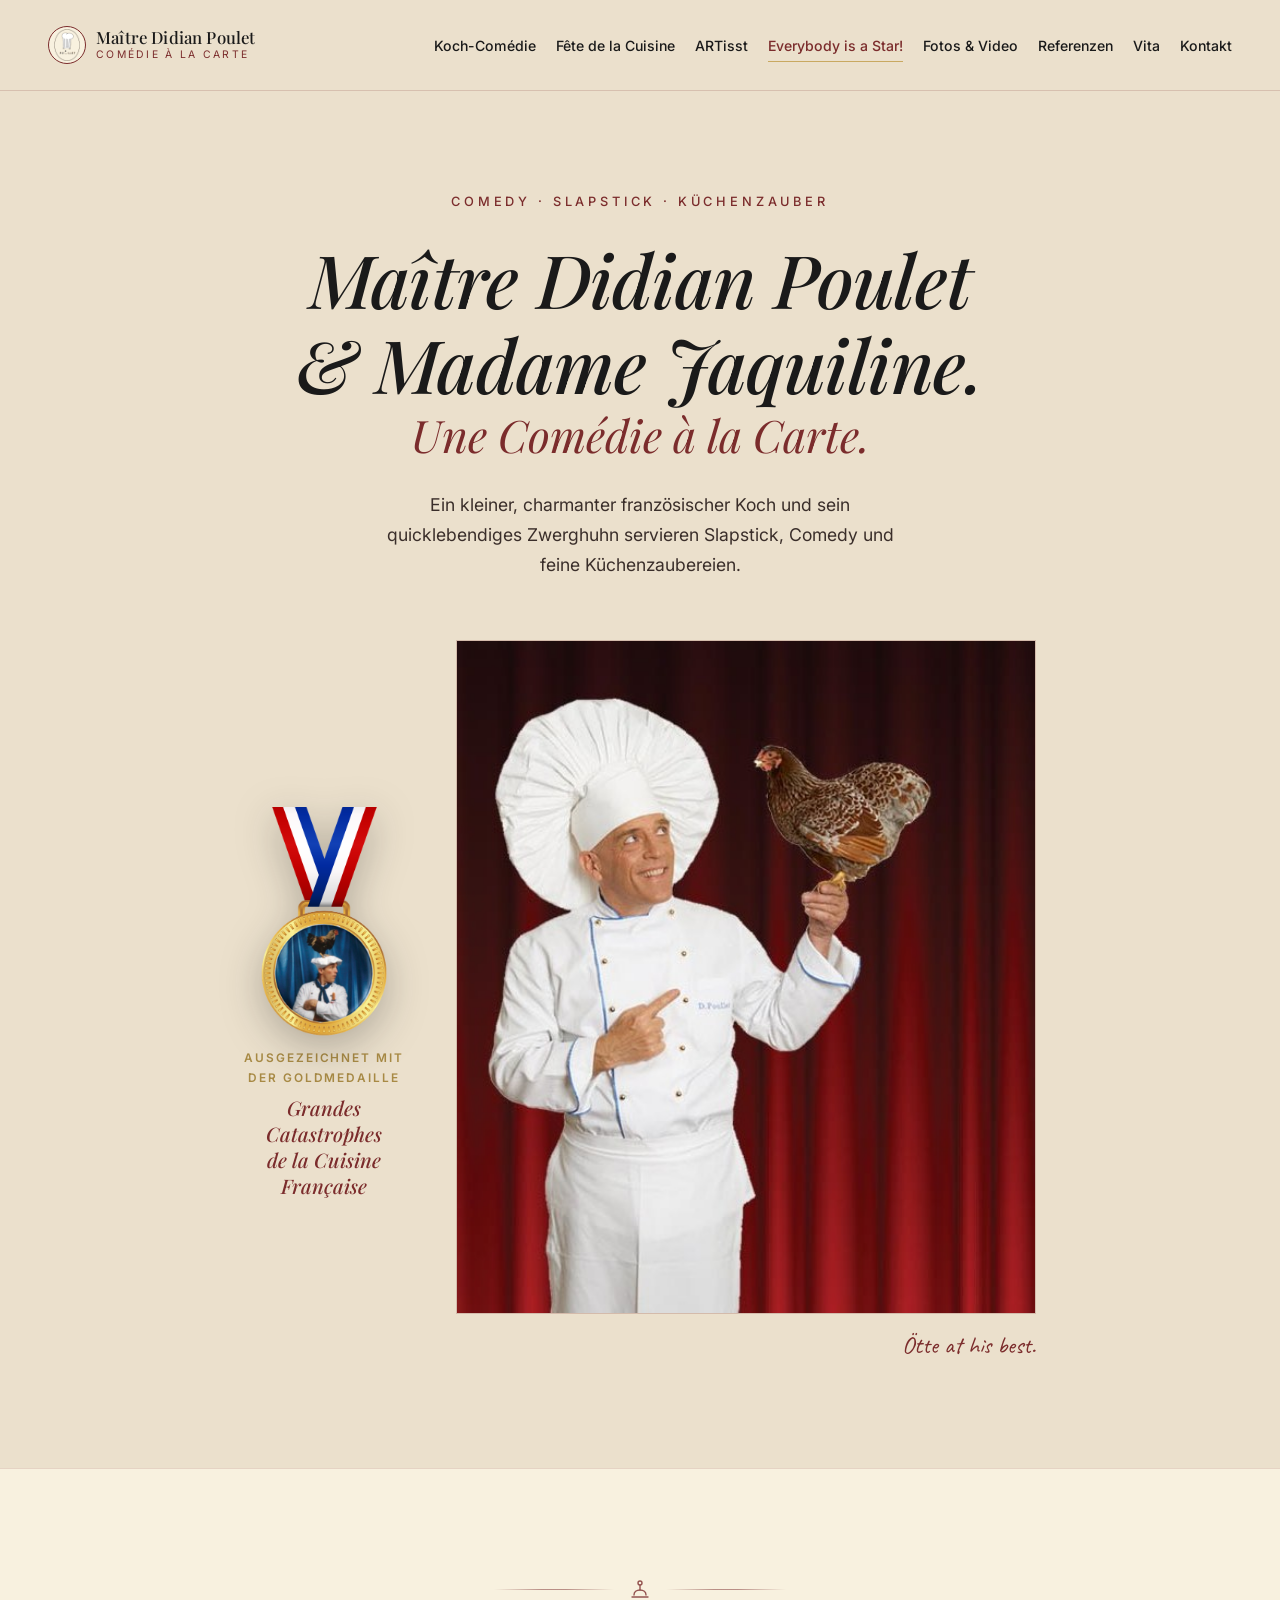
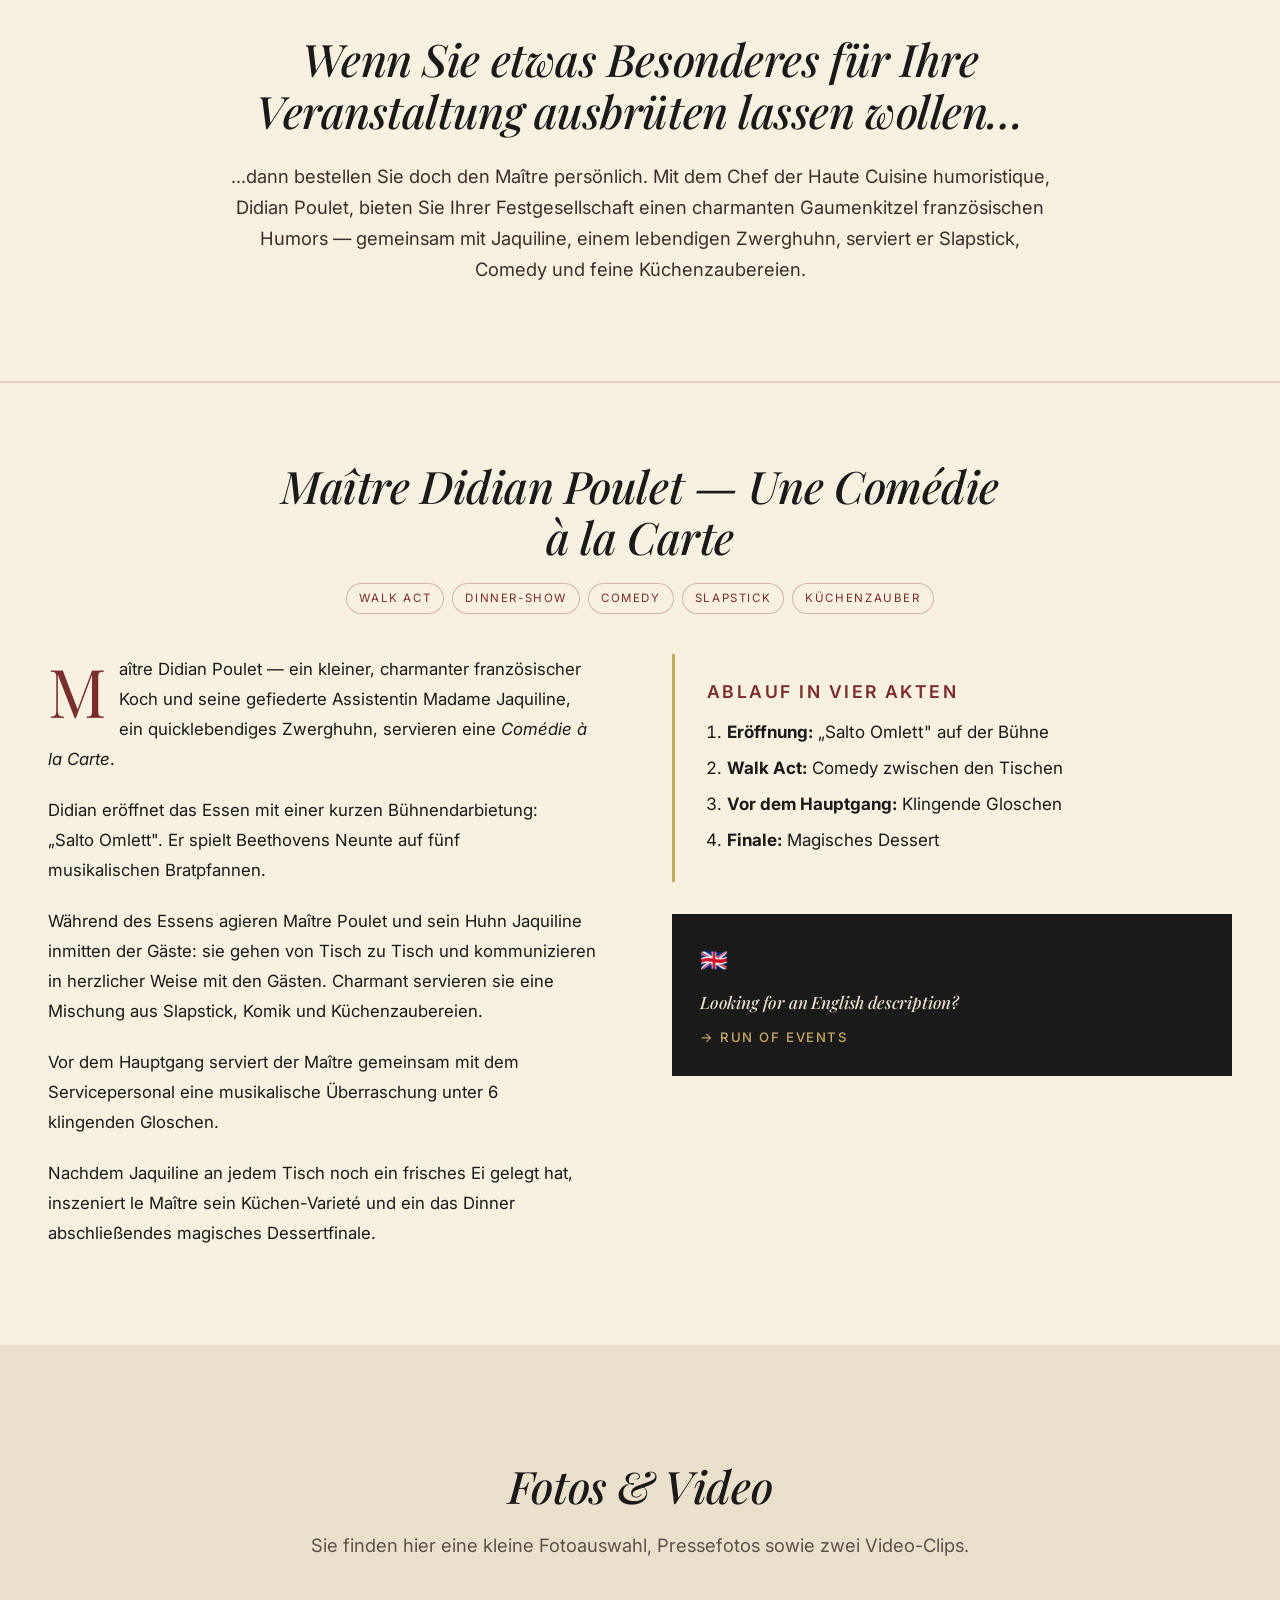
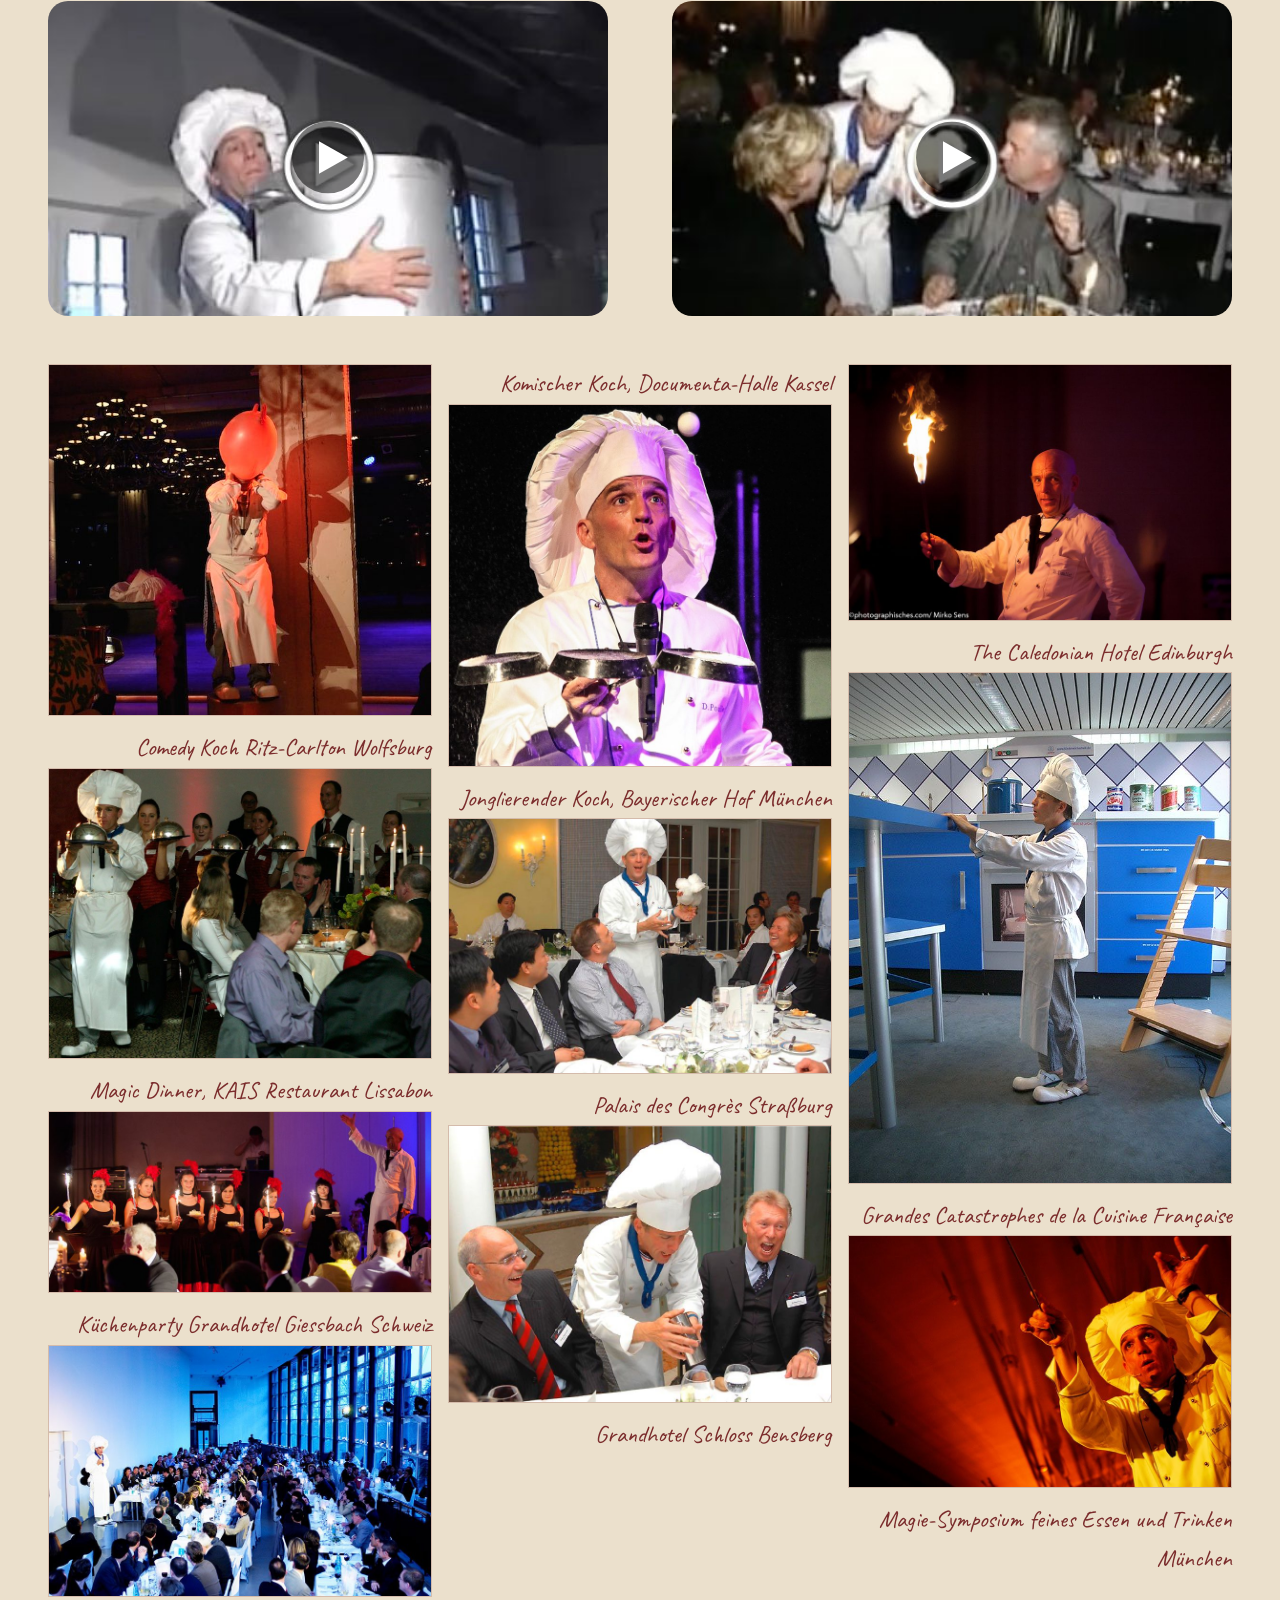
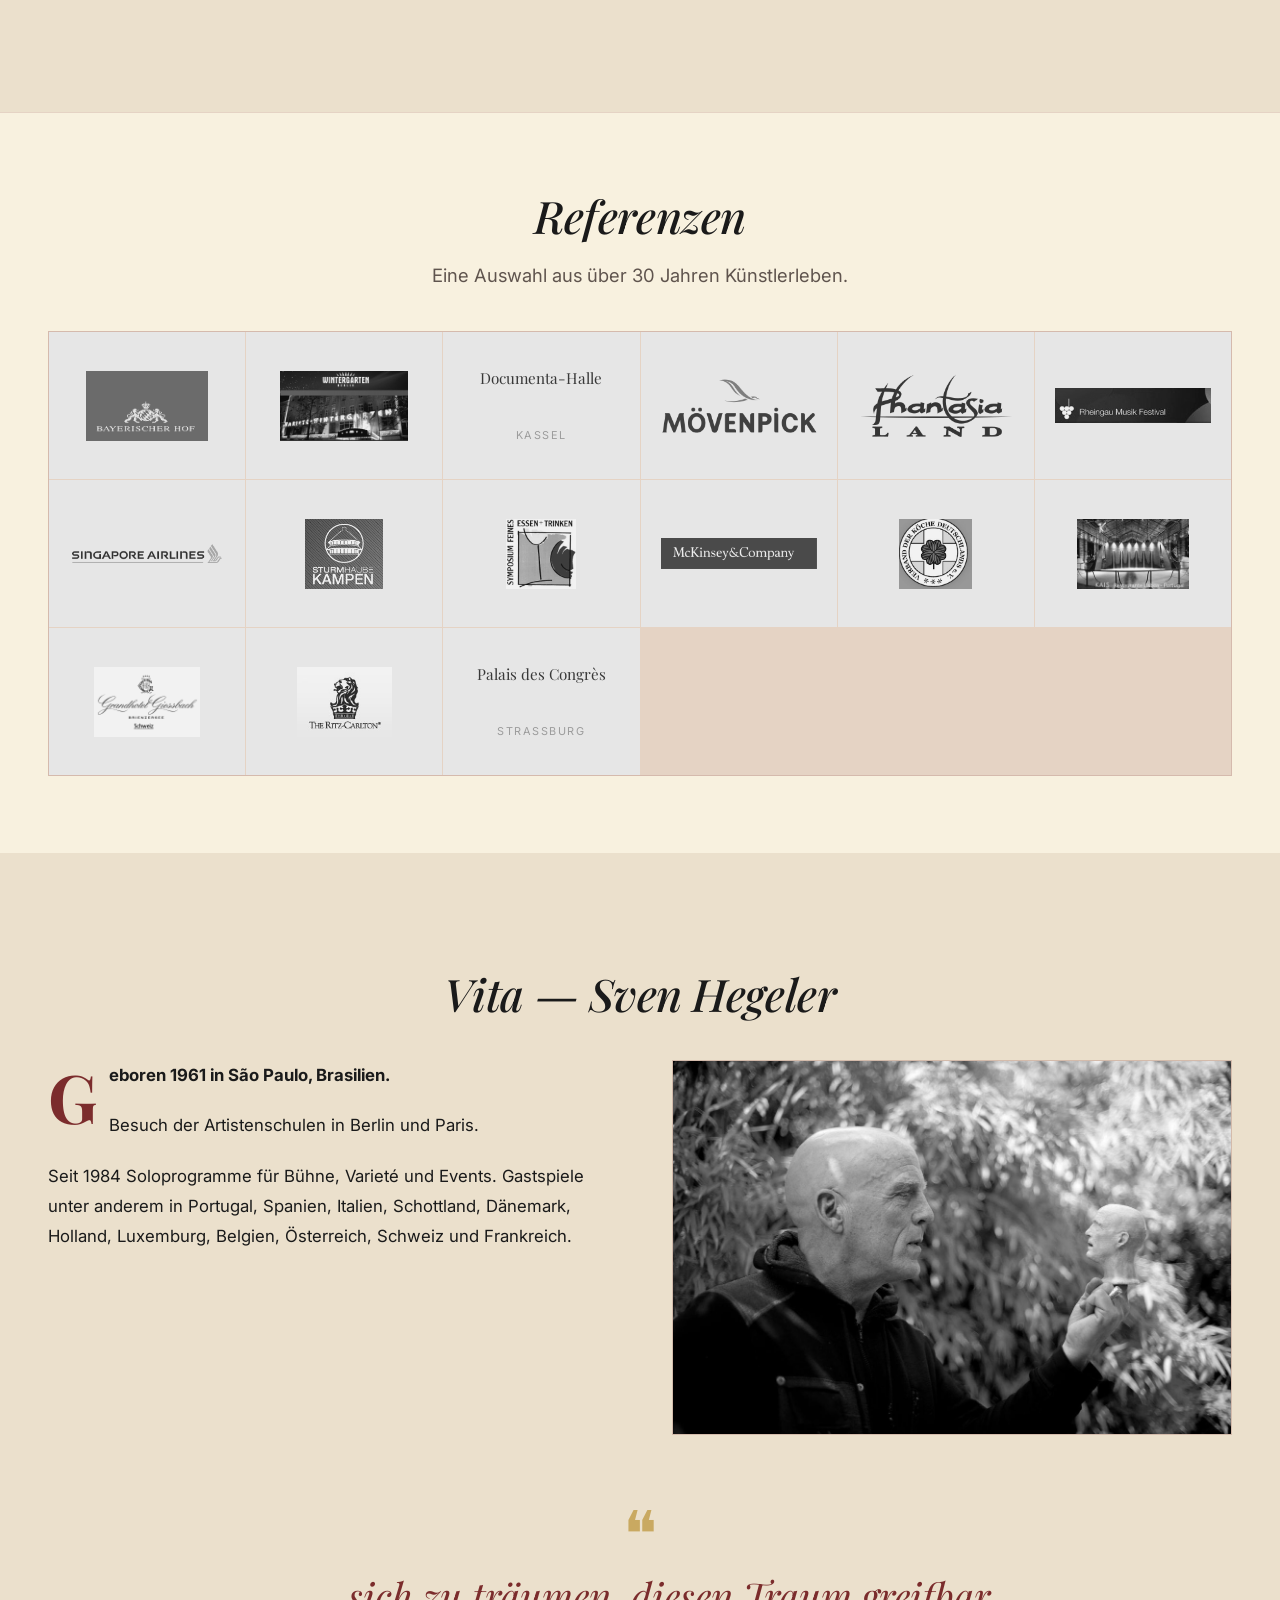
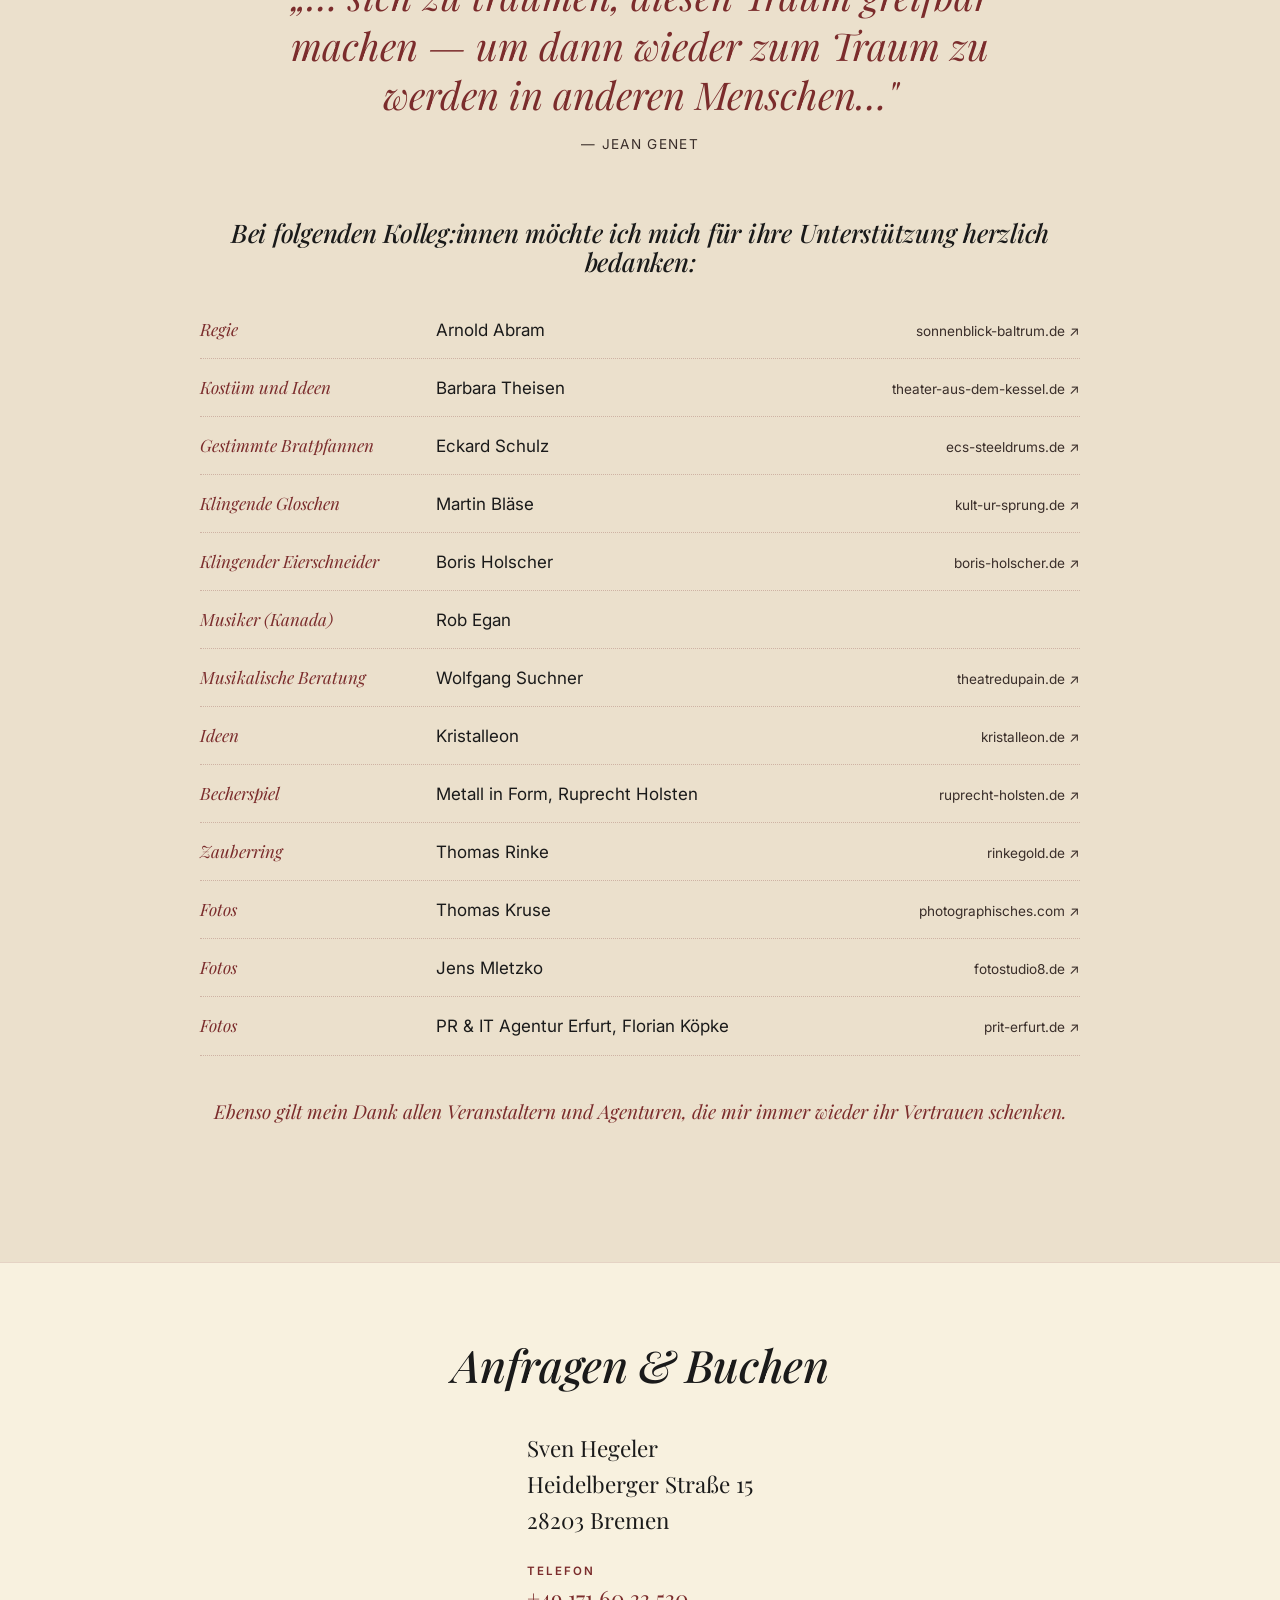
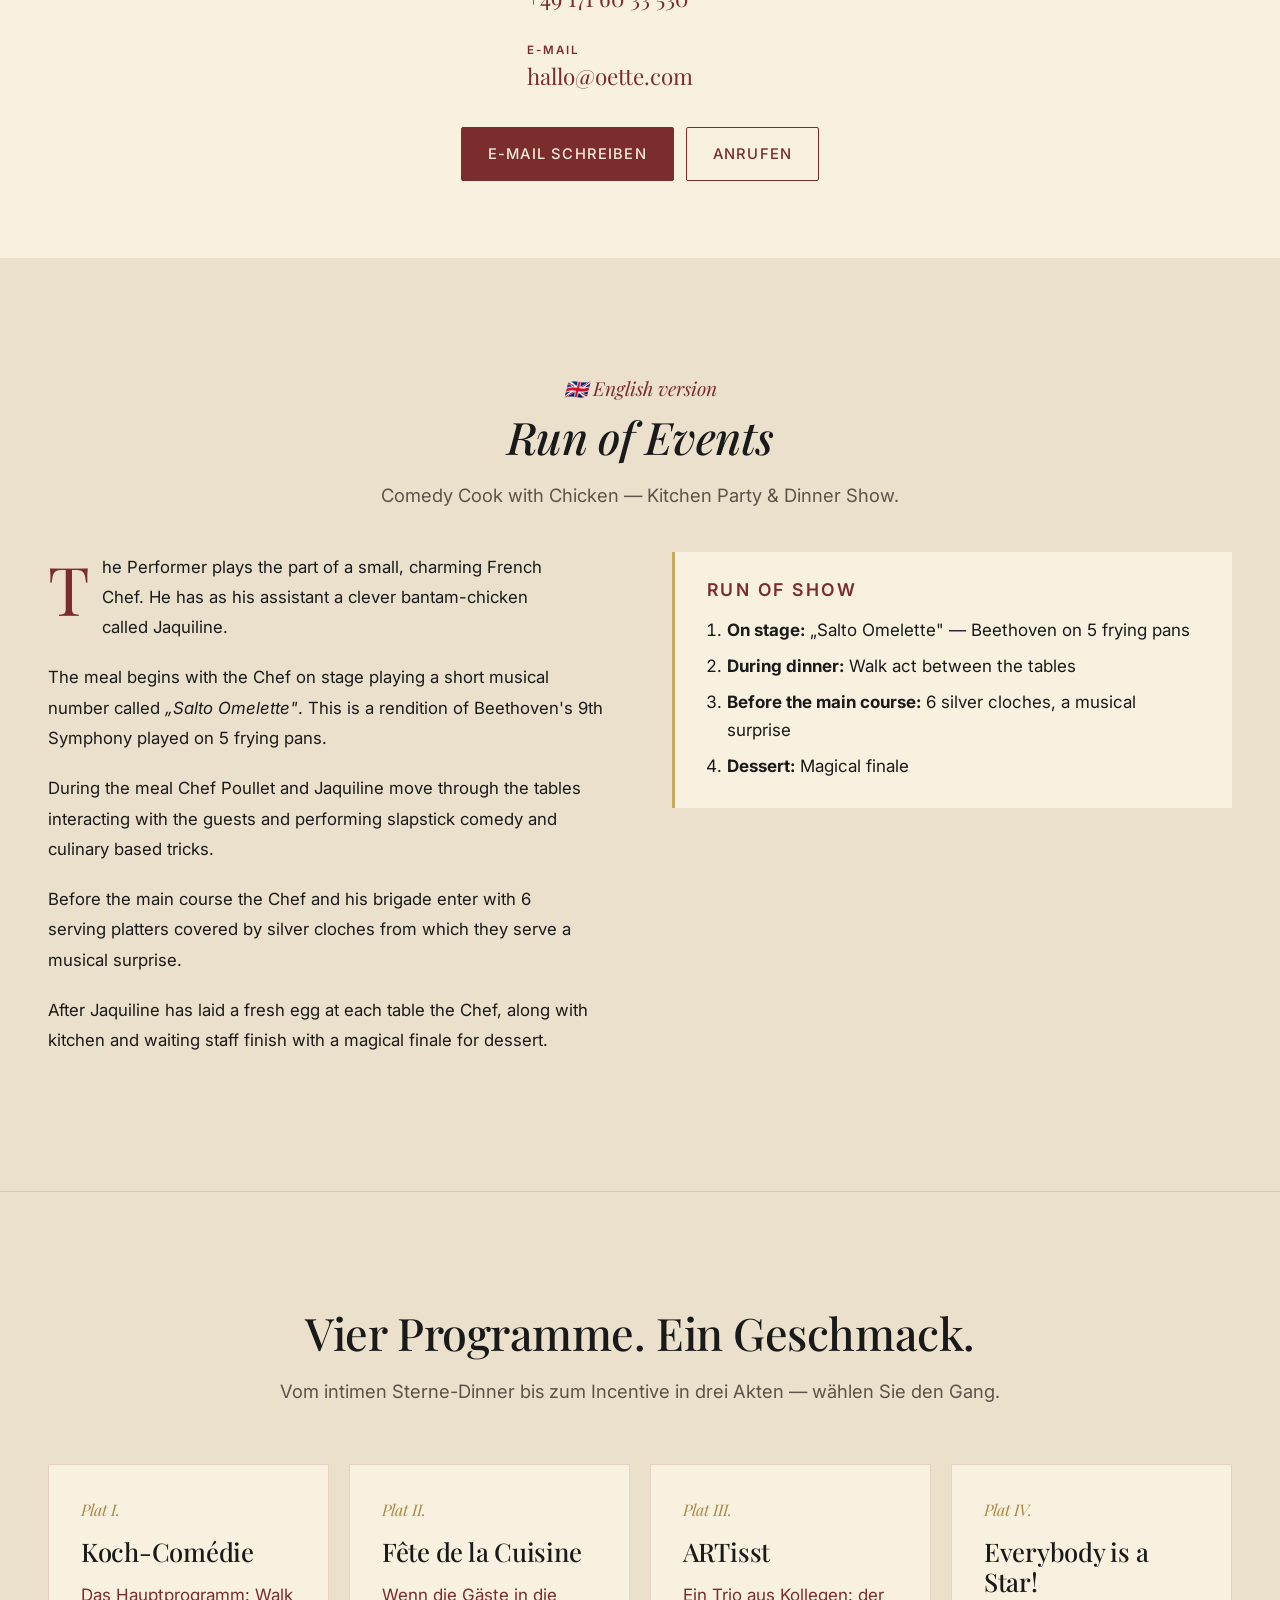
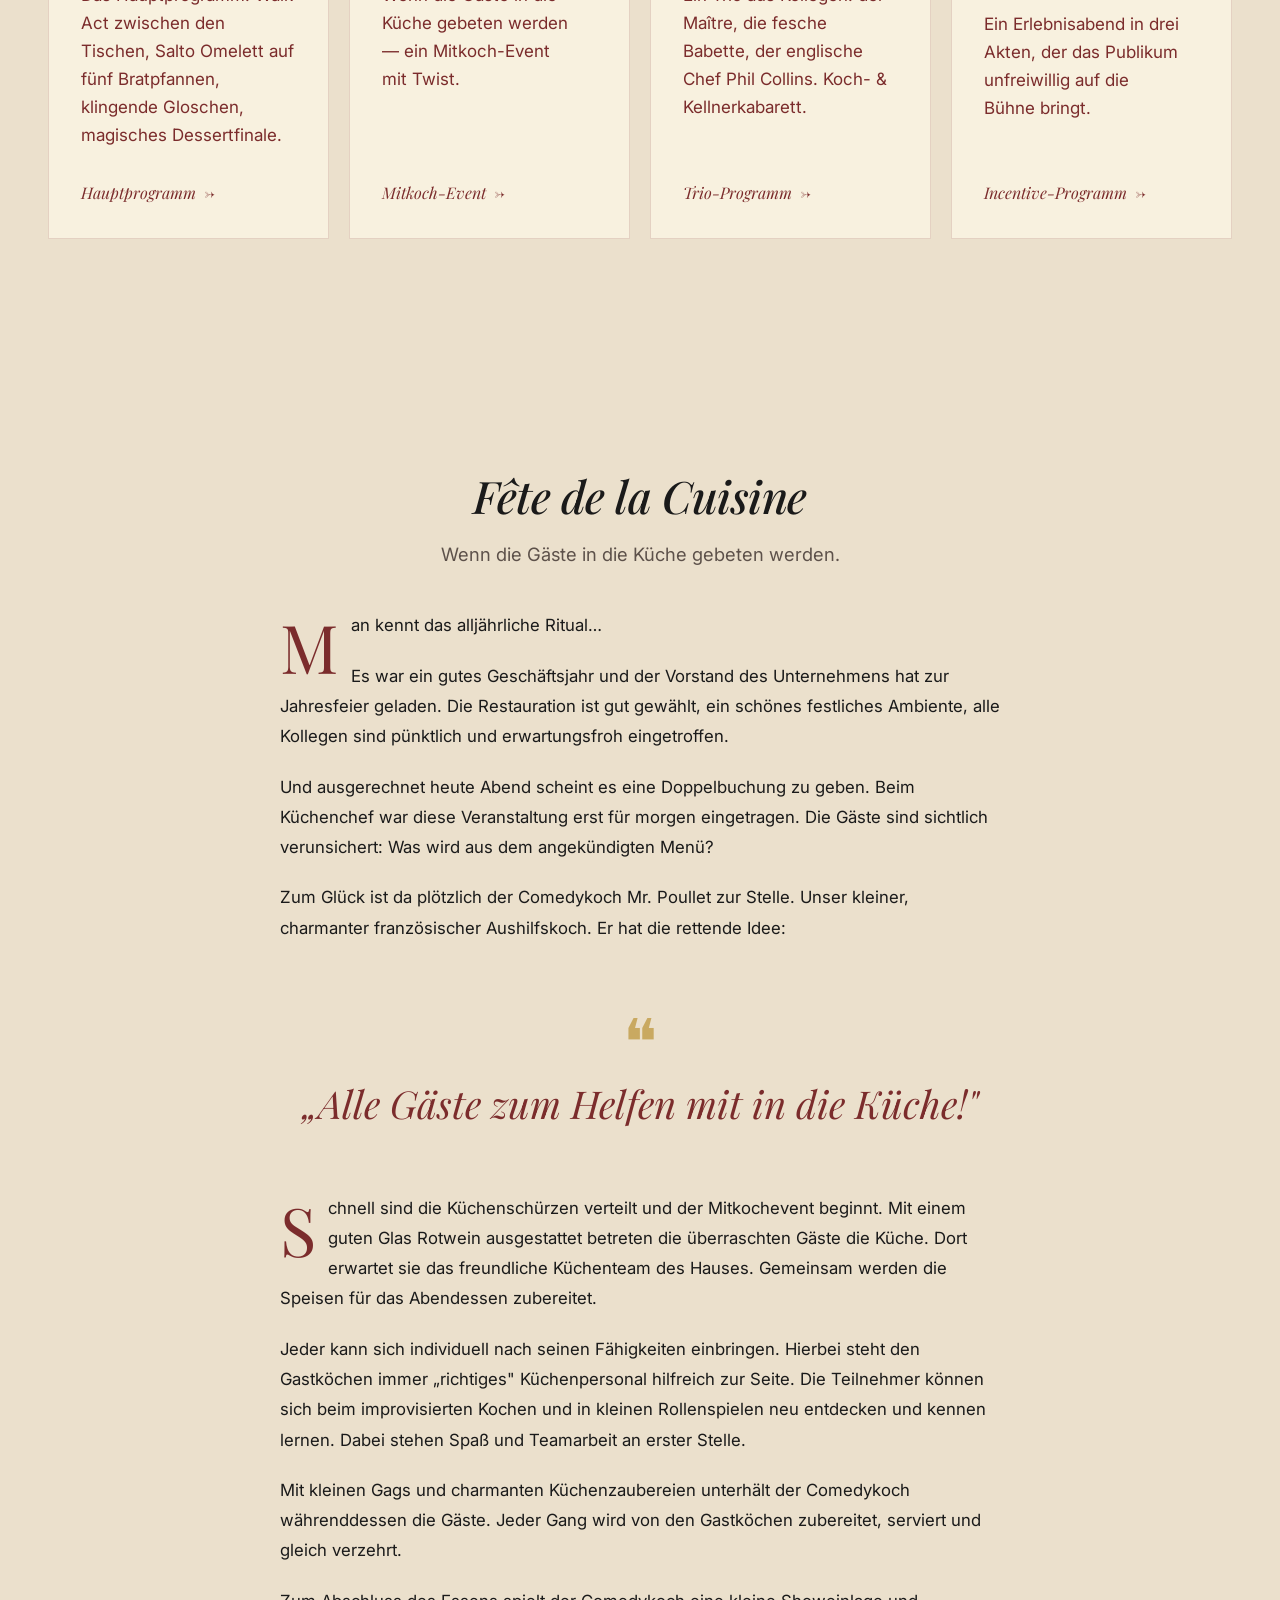
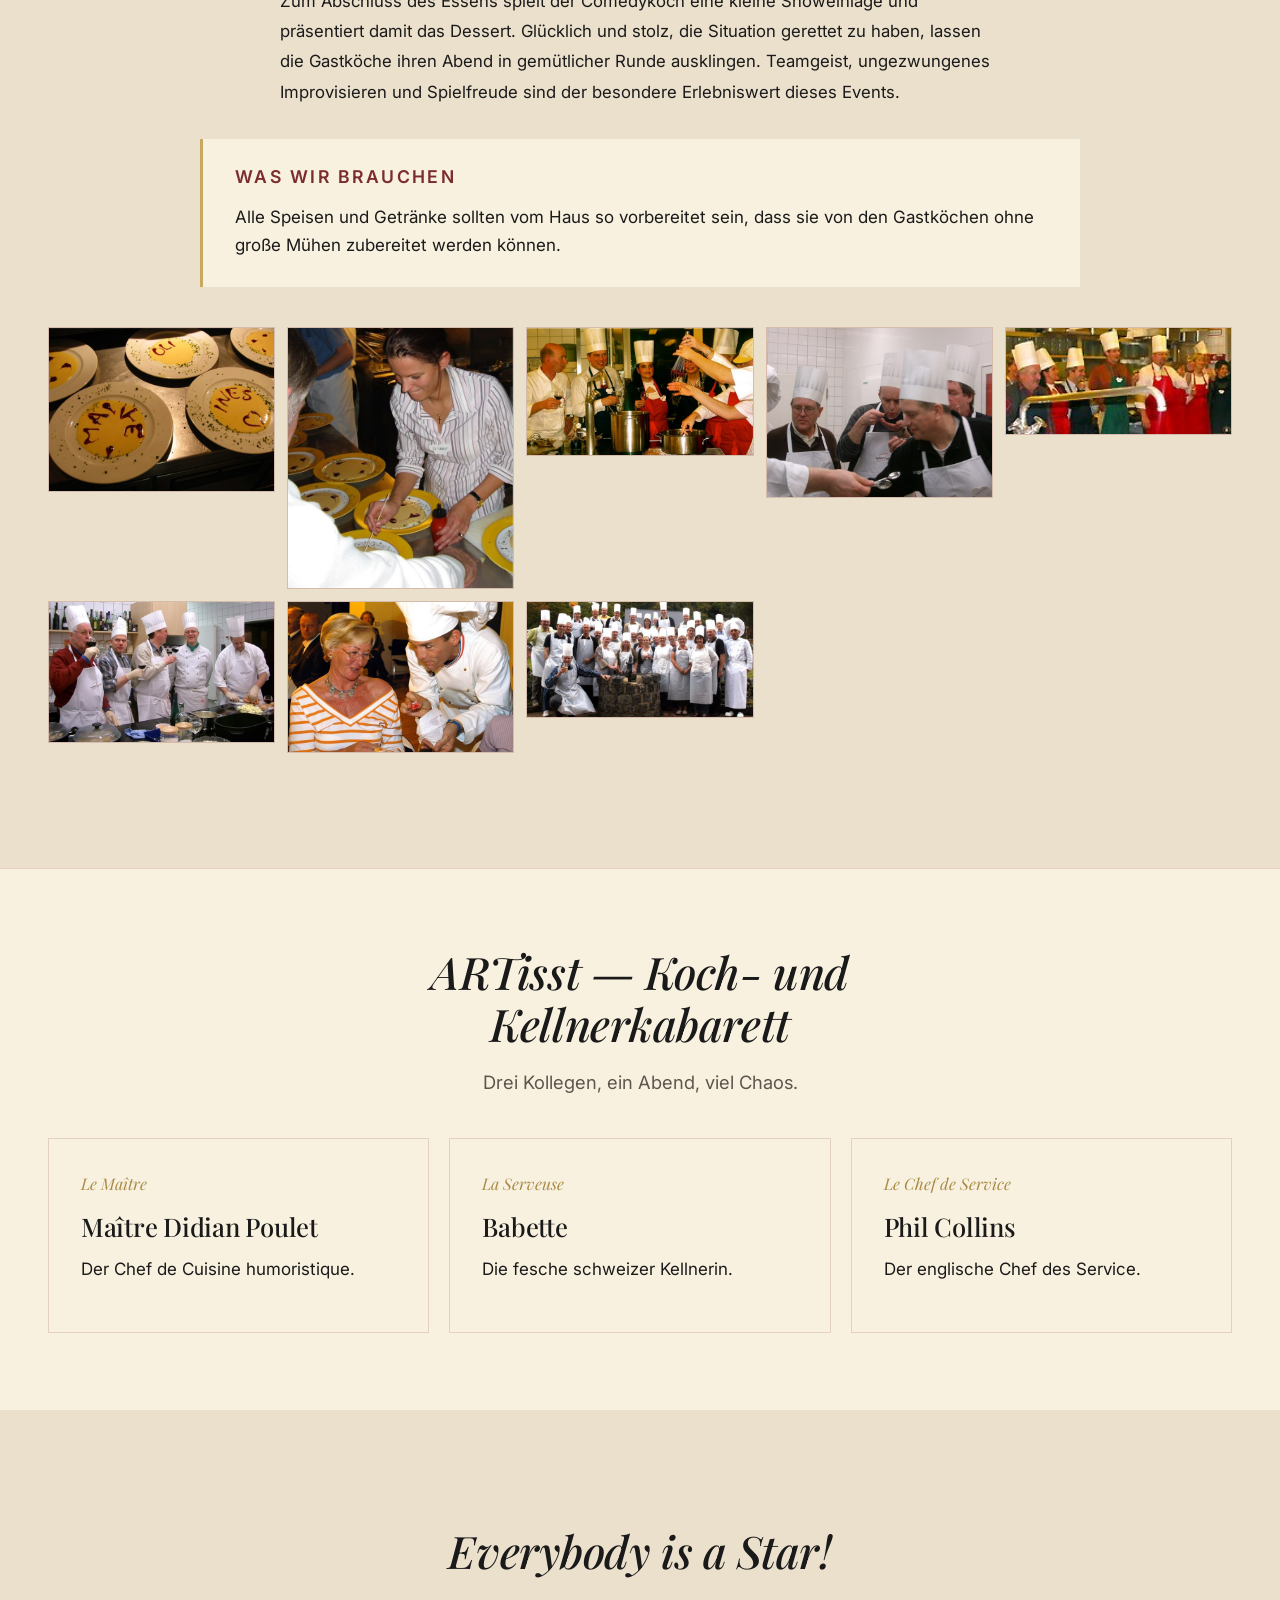
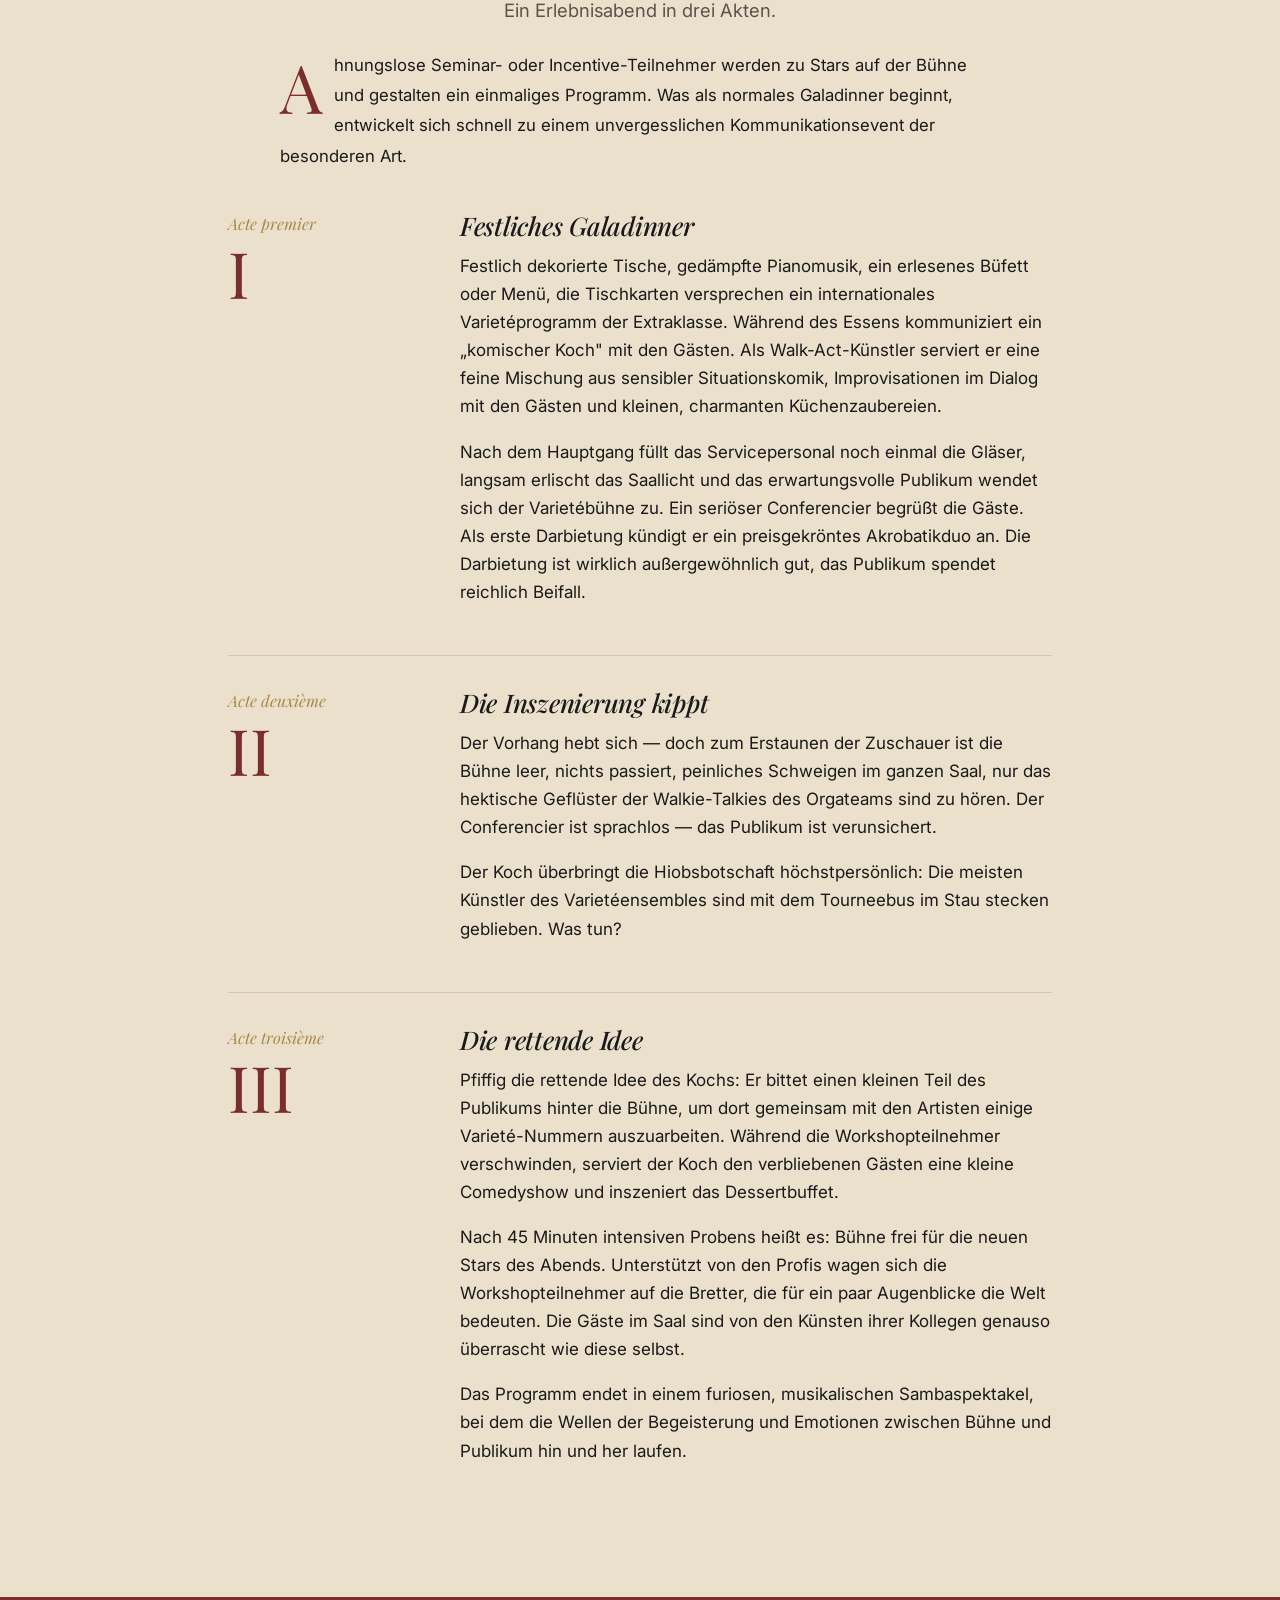
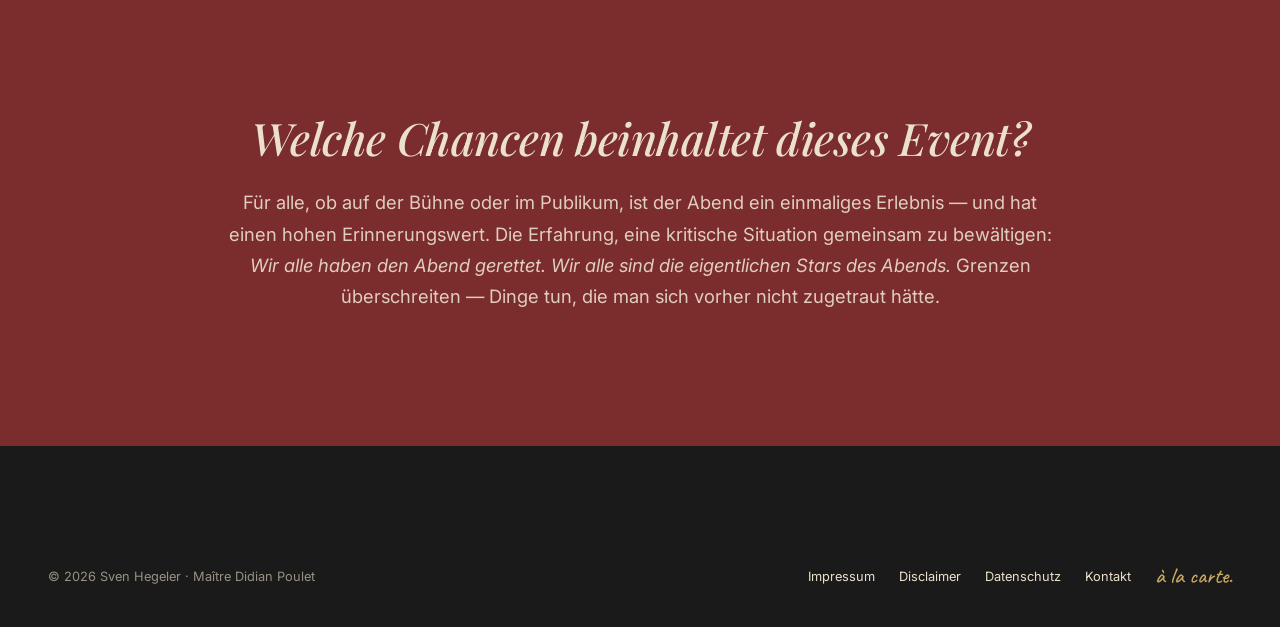
==== commit 163cb643: "Hero-Bild durch Begrüßungsfoto der alten Webseite ersetzen Das Foto stammt aus files/bilder/hintergr" ====
--- a/index.html
+++ b/index.html
@@ -61,7 +61,7 @@
         </div>
       </div>
       <figure class="figure hero-photo">
-        <img src="images/lachender-koch-mit-huhn.jpg" alt="Lächelnder Maître Didian Poulet mit Zwerghuhn Jaquiline auf der Hand" loading="eager">
+        <img src="images/didian-poulet-begruessung.jpg" alt="Maître Didian Poulet vor rotem Bühnenvorhang, Zwerghuhn Jaquiline auf der erhobenen Hand" loading="eager">
         <figcaption>Ötte at his best.</figcaption>
       </figure>
     </div>
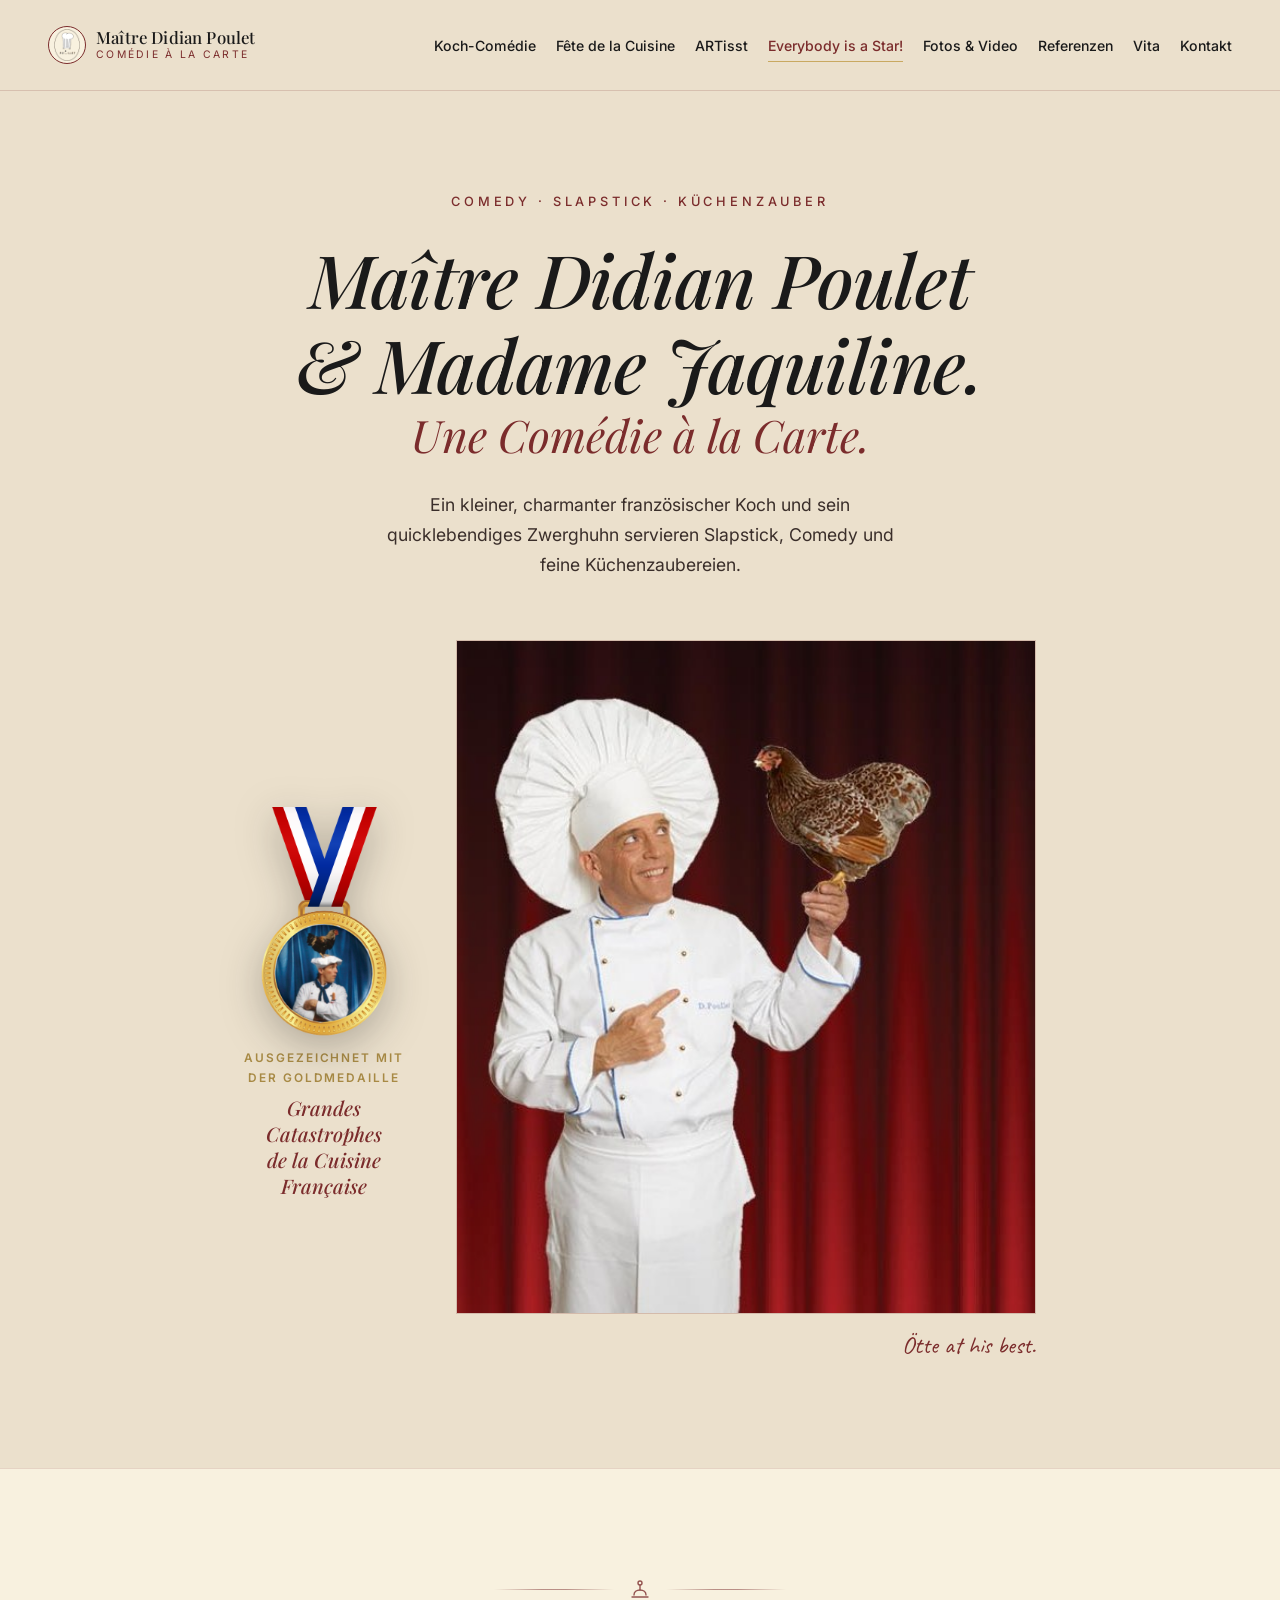
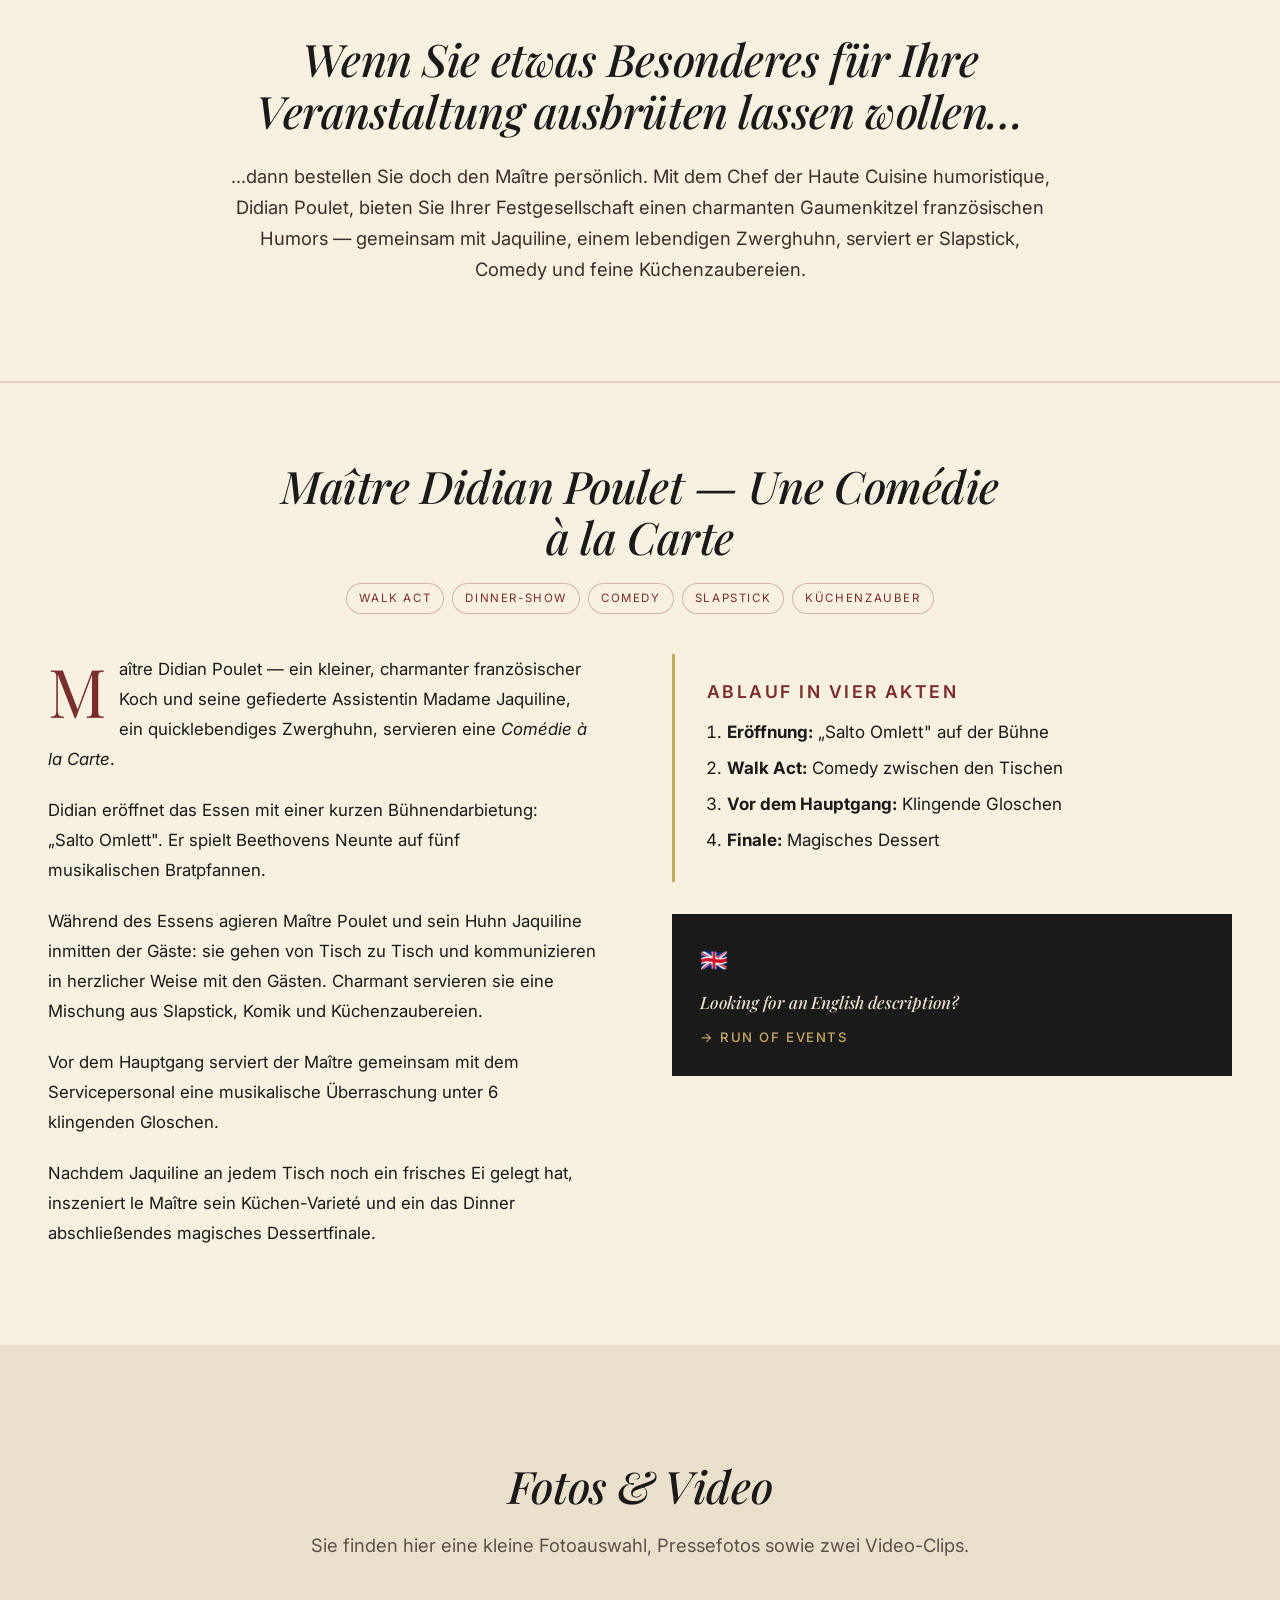
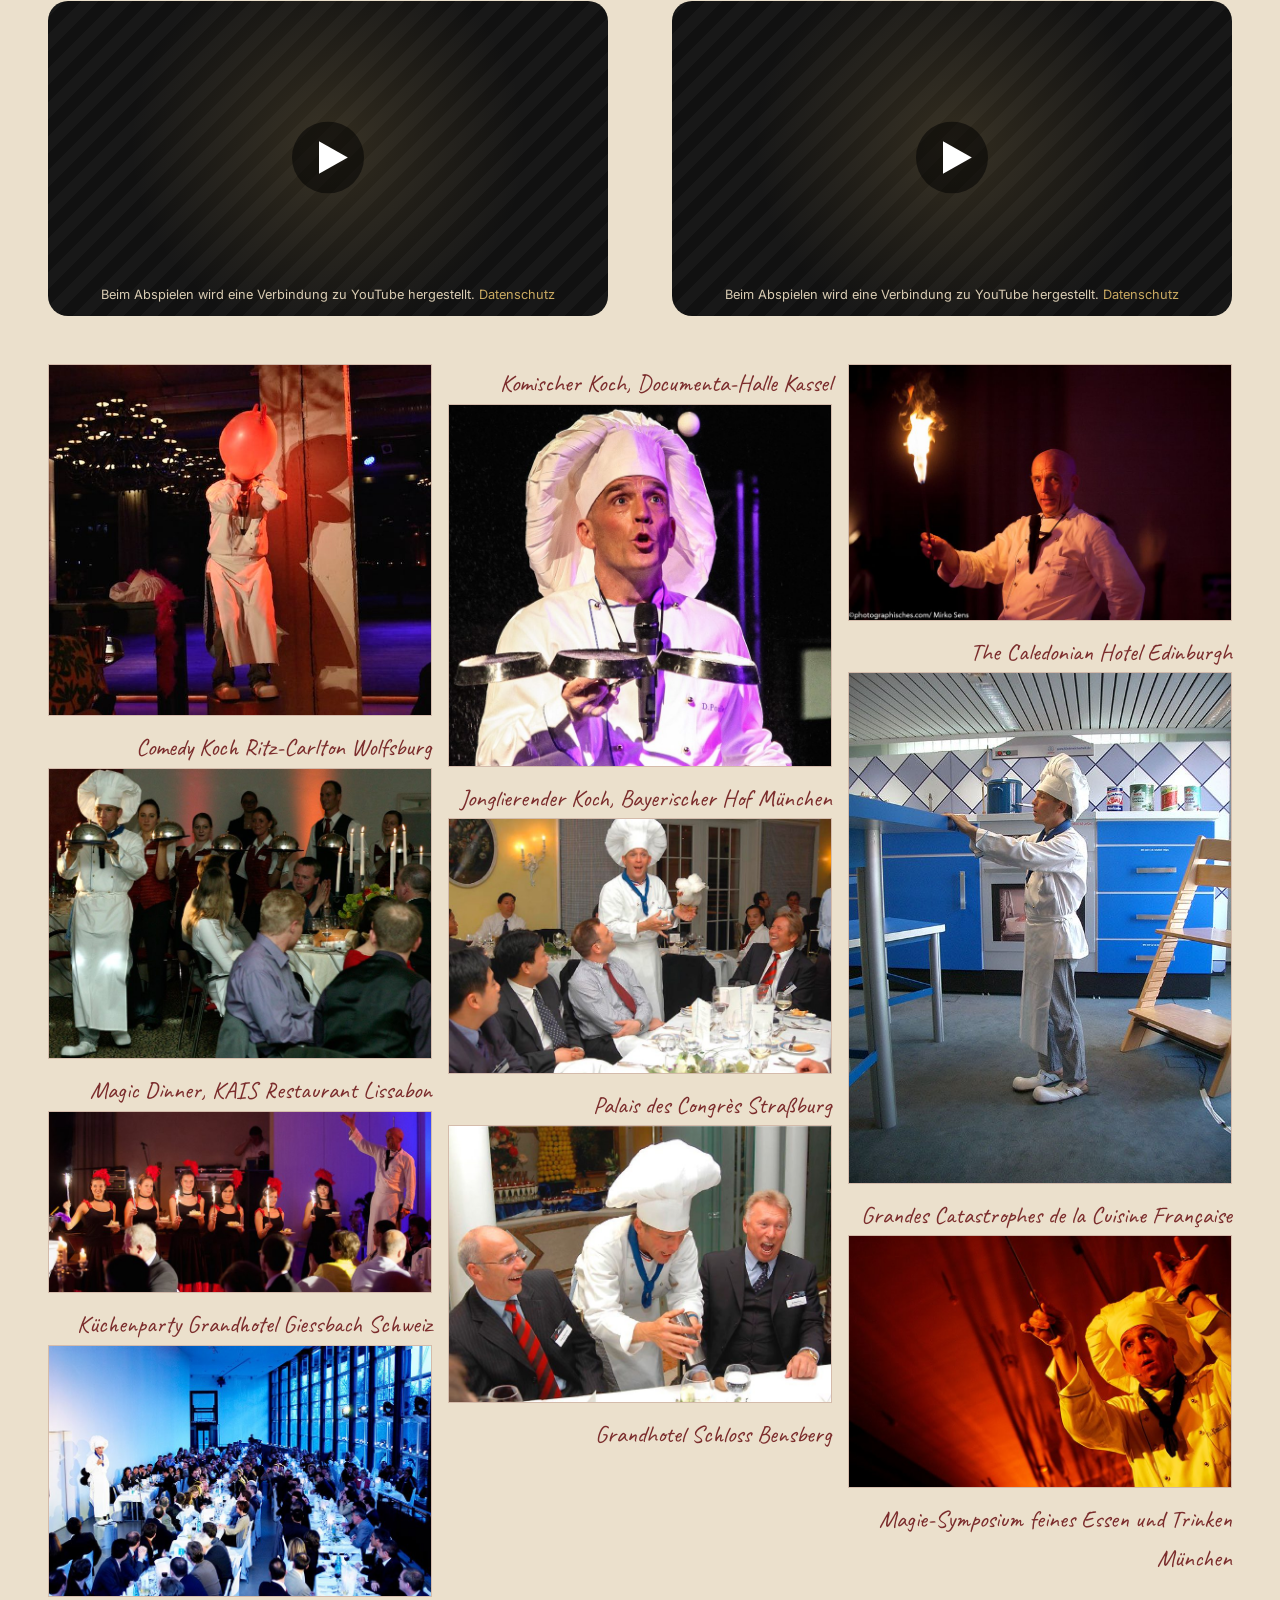
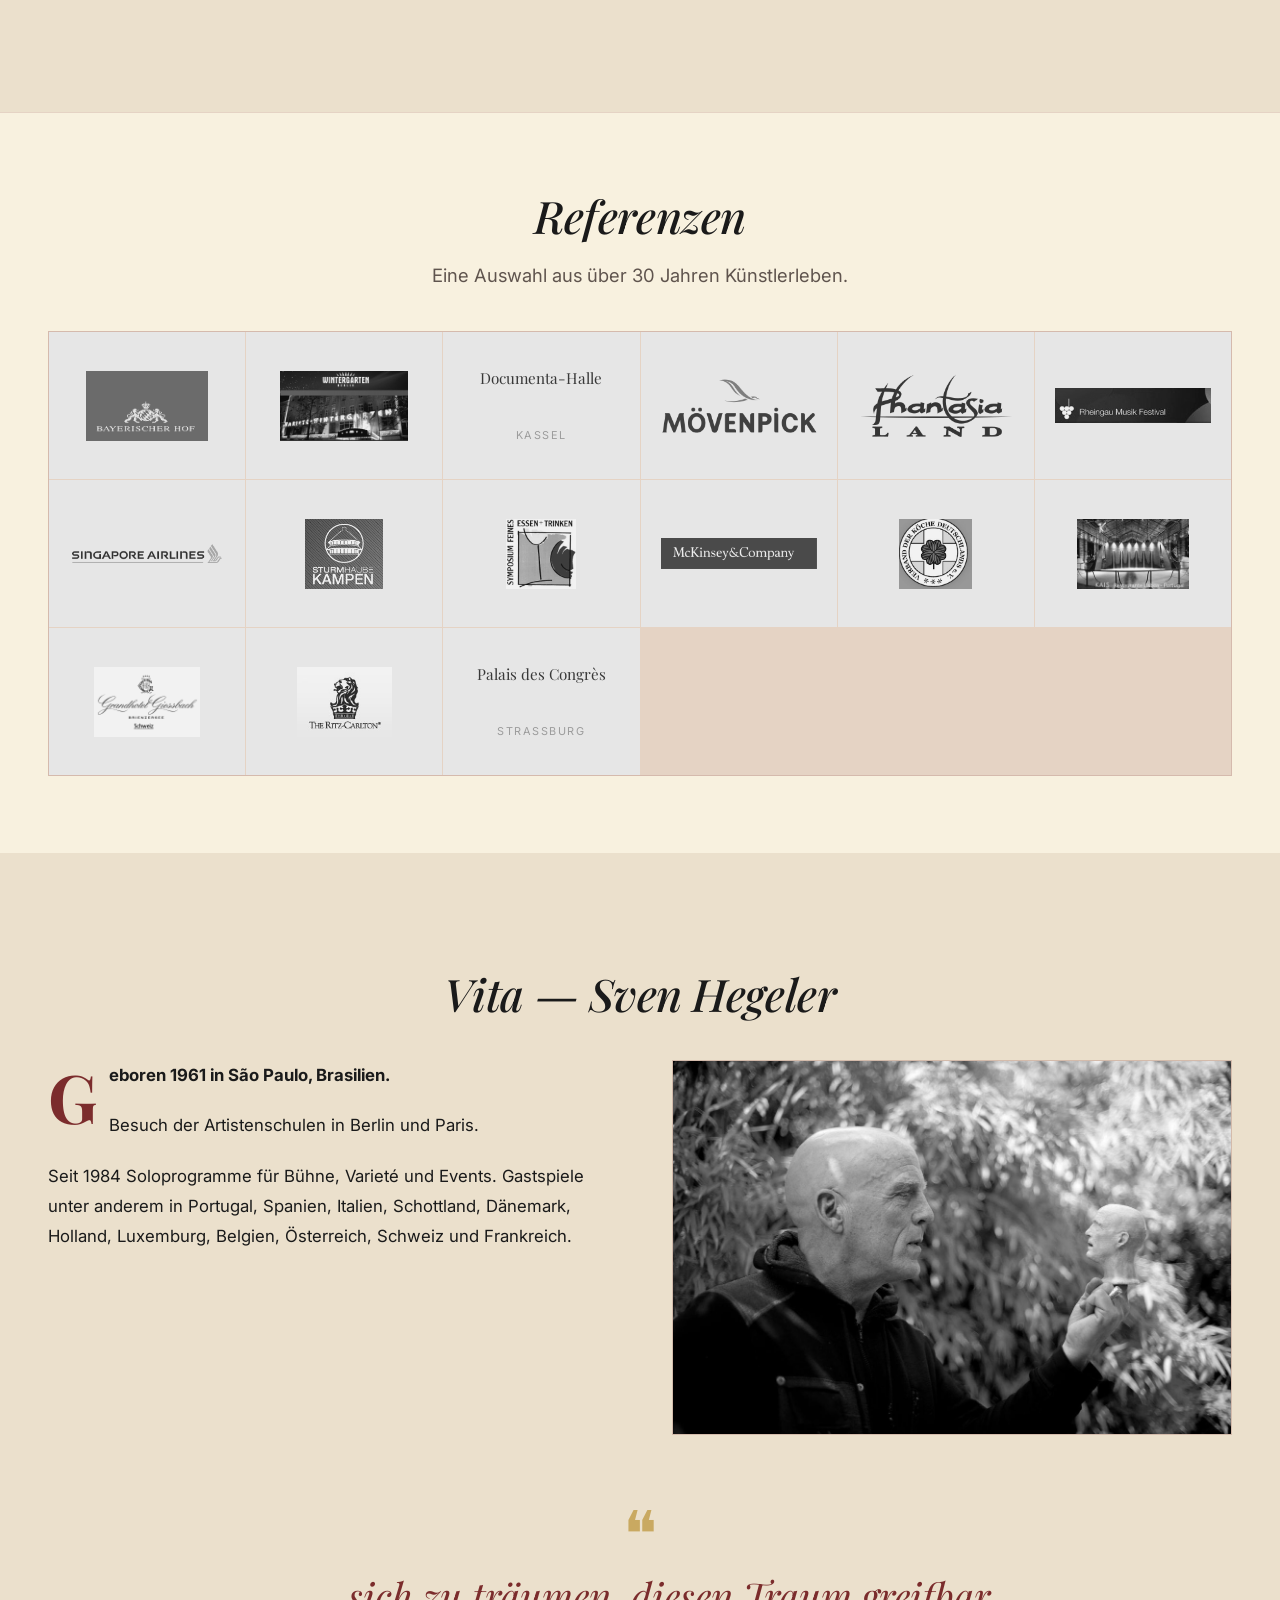
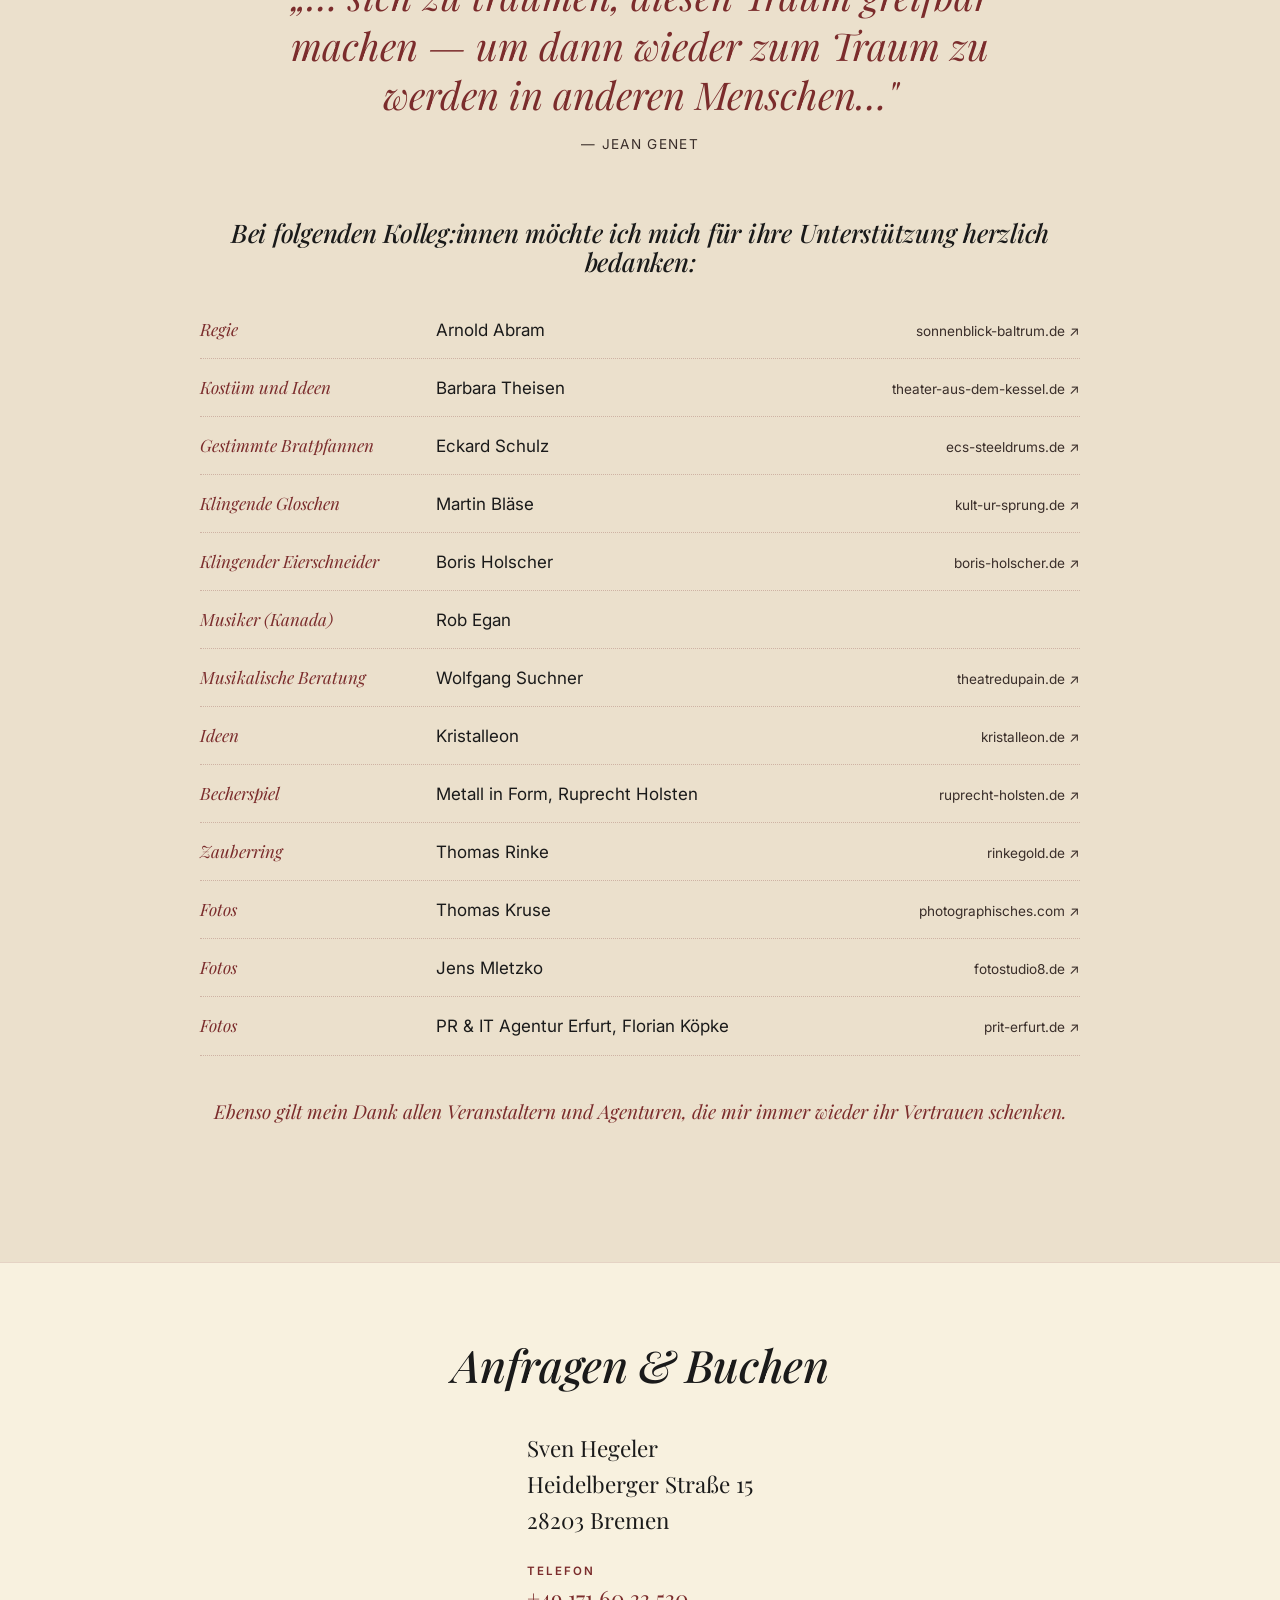
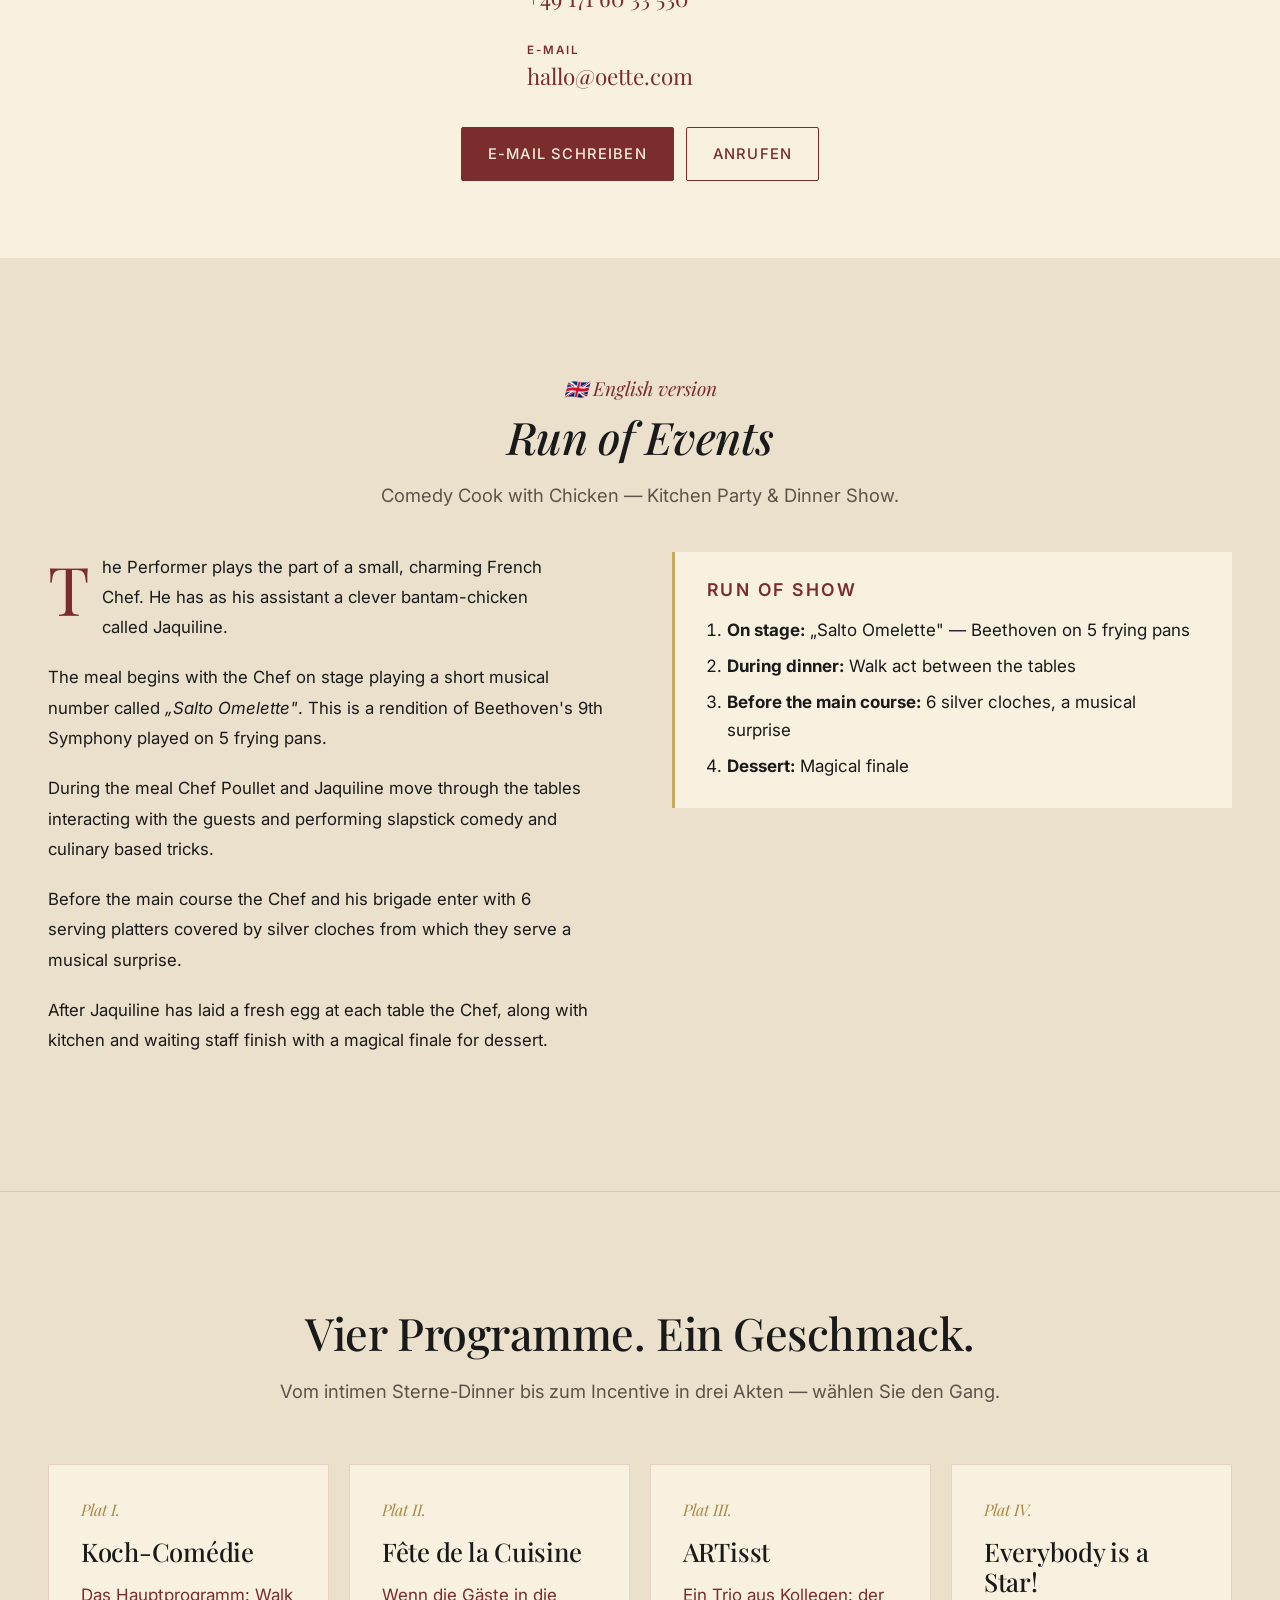
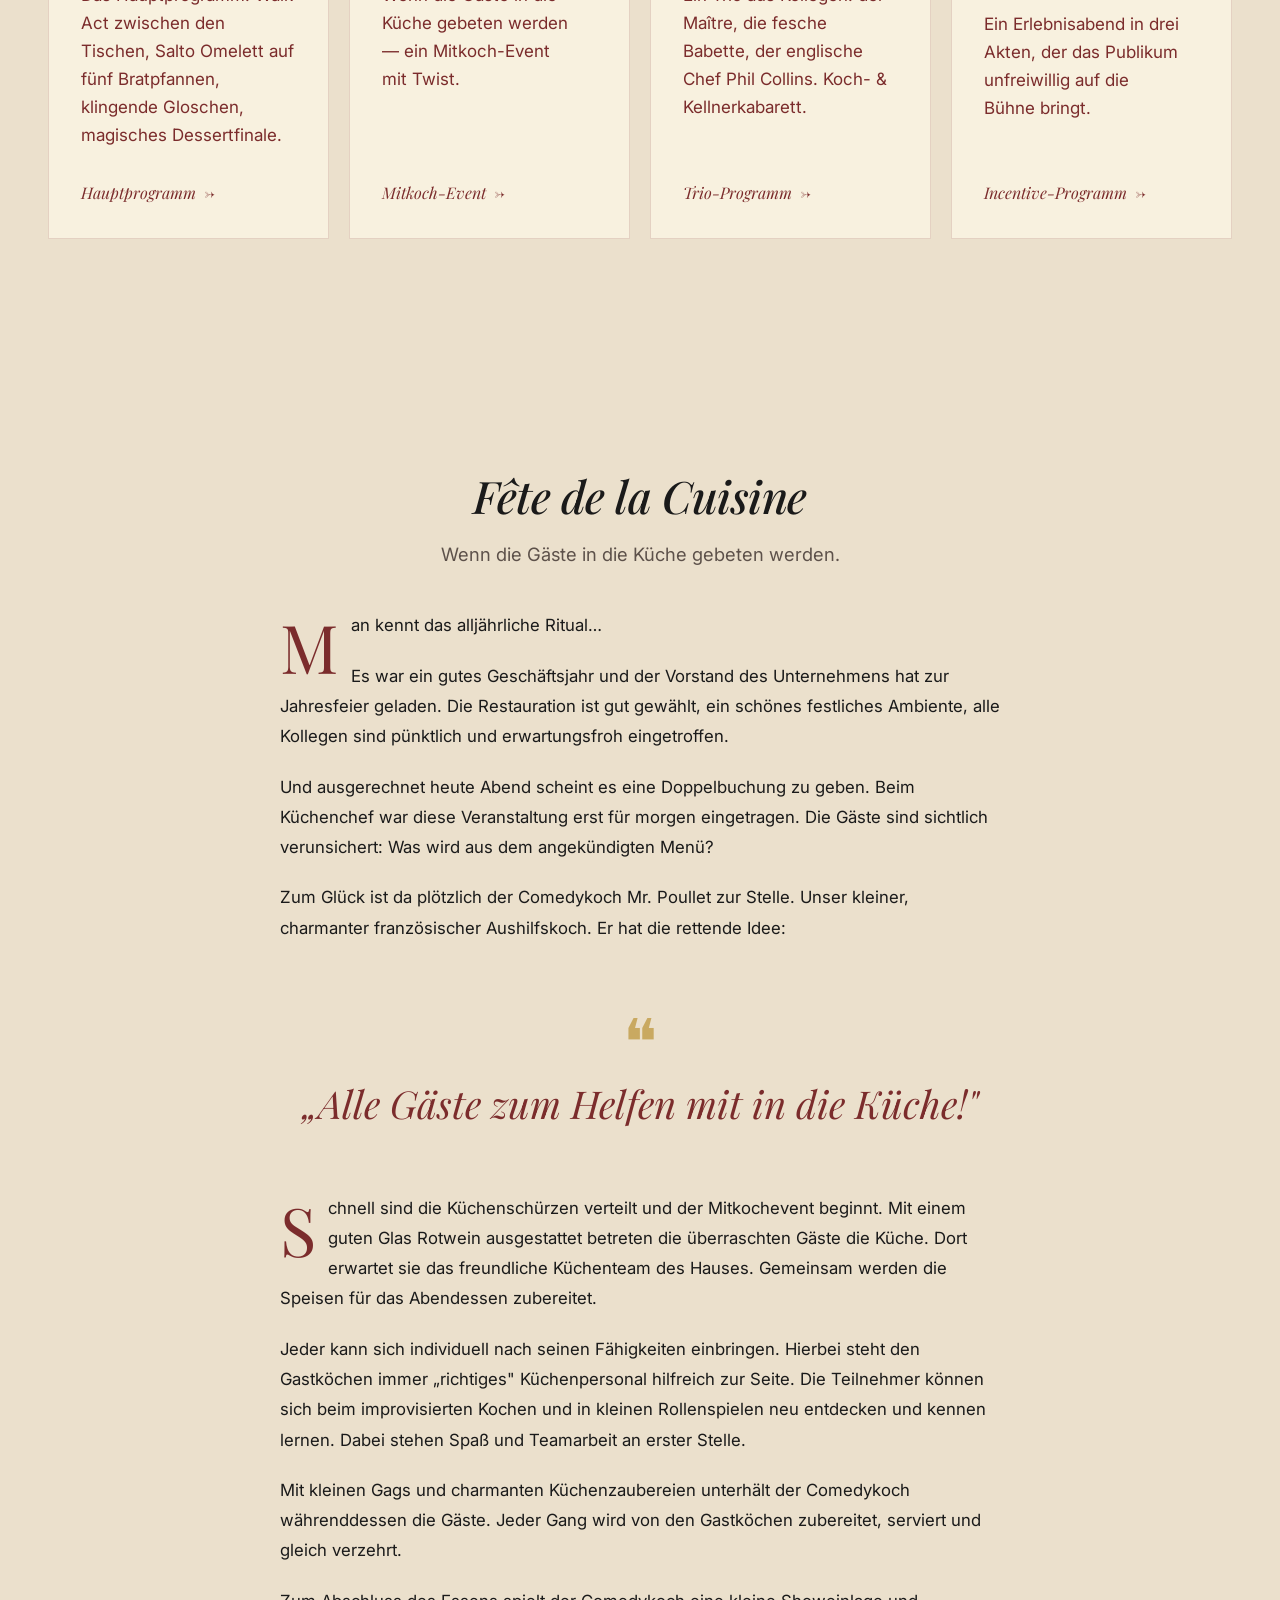
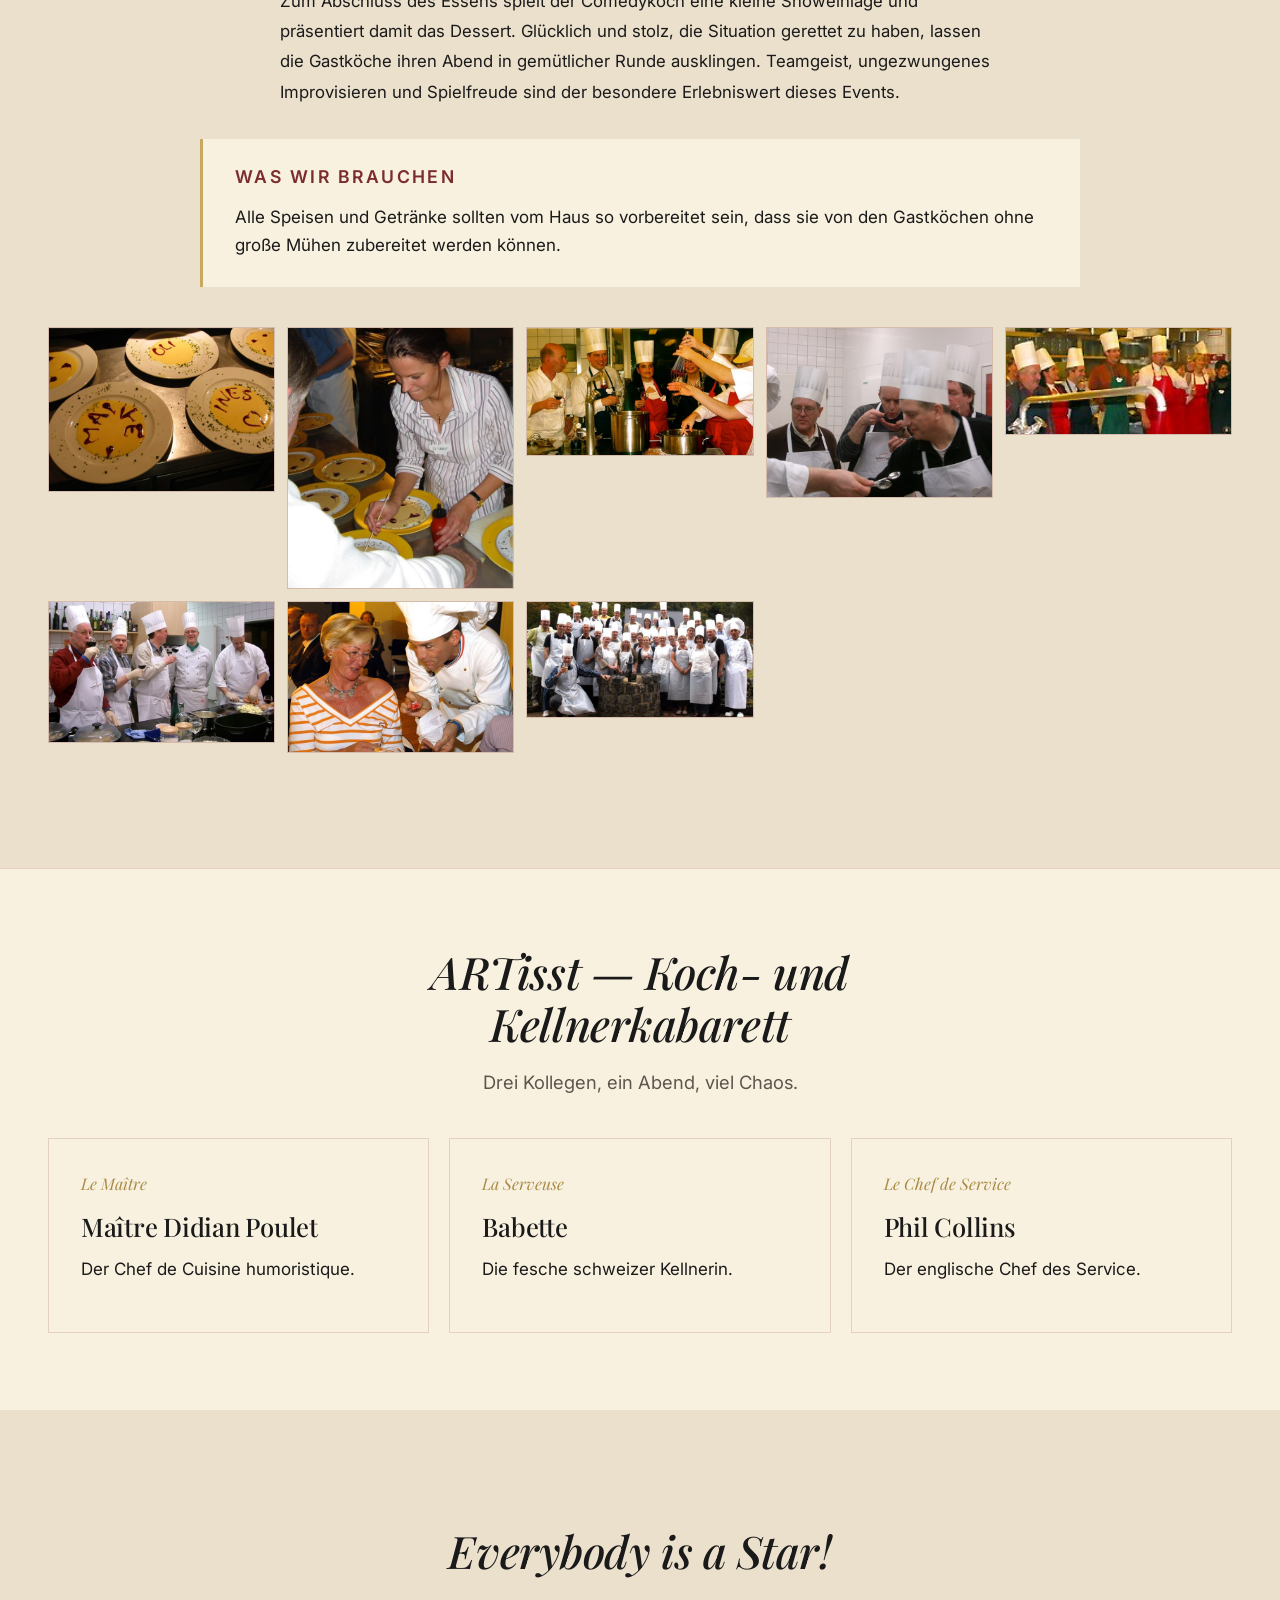
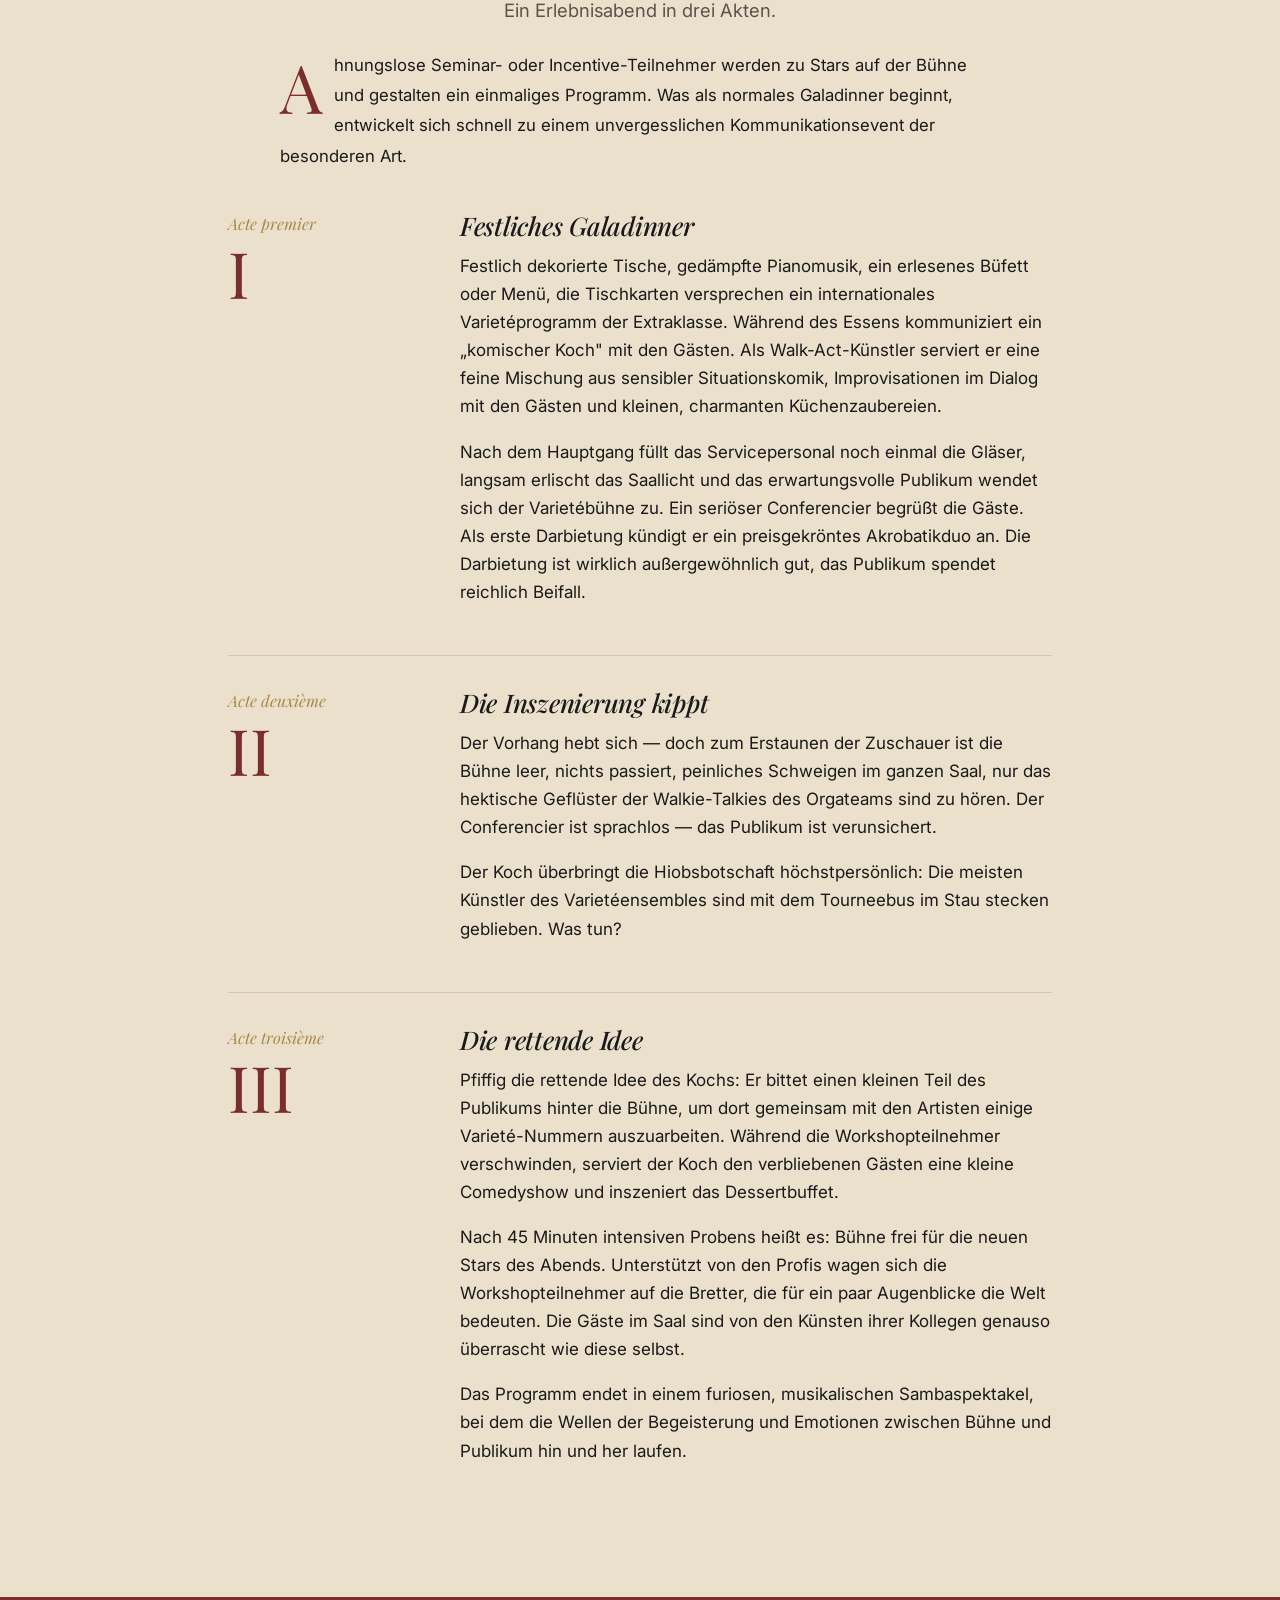
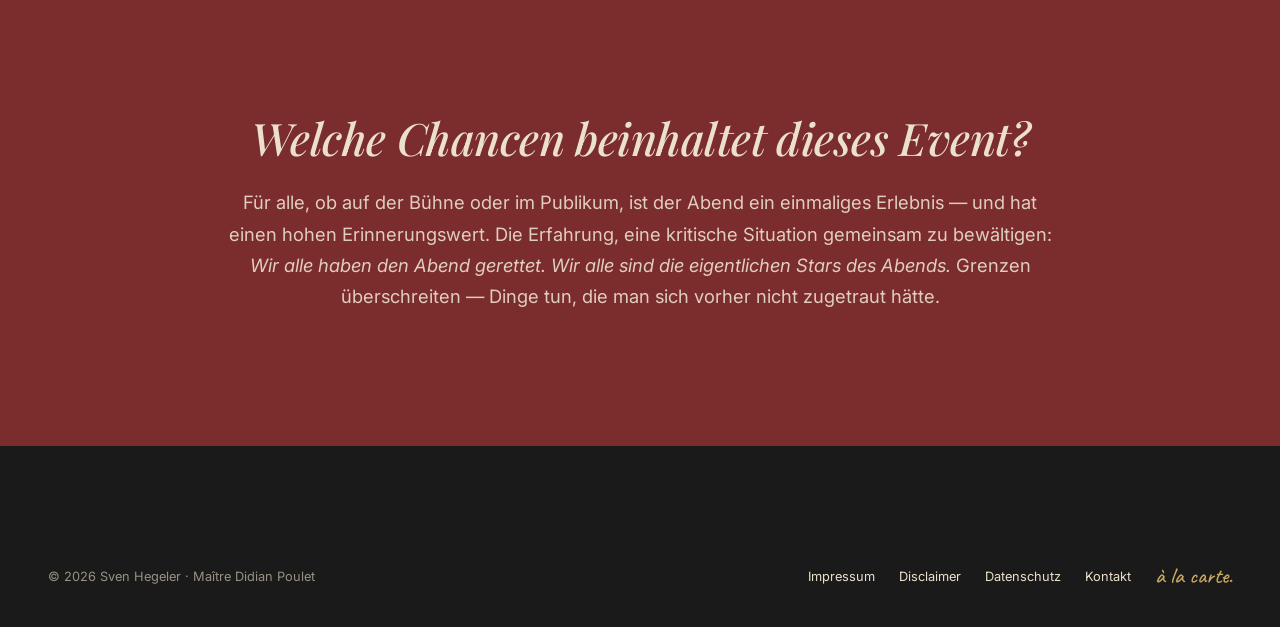
==== commit c064626d: "Videos durch Svens neue YouTube-Clips ersetzen Links läuft jetzt DKOguxIf1A4, rechts nDNGU4xr8Pw. Di" ====
--- a/index.html
+++ b/index.html
@@ -8,7 +8,7 @@
 <link rel="preconnect" href="https://fonts.googleapis.com">
 <link rel="preconnect" href="https://fonts.gstatic.com" crossorigin>
 <link href="https://fonts.googleapis.com/css2?family=Playfair+Display:ital,wght@0,400;0,500;1,400;1,500&family=Inter:wght@400;500;600&family=Caveat:wght@500;600&display=swap" rel="stylesheet">
-<link rel="stylesheet" href="styles.css?v=4">
+<link rel="stylesheet" href="styles.css?v=5">
 </head>
 <body data-screen-label="Startseite">
 
@@ -130,19 +130,13 @@
     </div>
 
     <div class="two-col" style="margin-bottom:48px">
-      <div class="video-lazy" style="width:100%;border-radius:20px;overflow:hidden;position:relative;background:#111;">
-          <img class="video-thumb" src="videos/screenshot-video-kochcomedie.jpg" alt="" style="width:100%;display:block;cursor:pointer;aspect-ratio:16/9;object-fit:cover">
+      <div class="video-lazy video-yt" data-yt="DKOguxIf1A4" style="width:100%;border-radius:20px;overflow:hidden;position:relative;background:#111;aspect-ratio:16/9">
           <button class="video-play-btn" aria-label="Video abspielen" style="position:absolute;top:50%;left:50%;transform:translate(-50%,-50%);background:none;border:none;cursor:pointer;padding:0;z-index:2"><svg viewBox="0 0 80 80" xmlns="http://www.w3.org/2000/svg" width="72" height="72"><circle cx="40" cy="40" r="40" fill="rgba(0,0,0,0.52)"/><polygon points="30,22 62,40 30,58" fill="white"/></svg></button>
-          <video preload="none" style="width:100%;display:none">
-            <source src="videos/koch-comedie.mp4" type="video/mp4">
-          </video>
-        </div>
-      <div class="video-lazy" style="width:100%;border-radius:20px;overflow:hidden;position:relative;background:#111;">
-          <img class="video-thumb" src="videos/screenshot-video-kochcomedie-ndr.jpg" alt="" style="width:100%;display:block;cursor:pointer;aspect-ratio:16/9;object-fit:cover">
+          <p class="video-yt-note">Beim Abspielen wird eine Verbindung zu YouTube hergestellt. <a href="datenschutz.html#youtube">Datenschutz</a></p>
+        </div>
+      <div class="video-lazy video-yt" data-yt="nDNGU4xr8Pw" style="width:100%;border-radius:20px;overflow:hidden;position:relative;background:#111;aspect-ratio:16/9">
           <button class="video-play-btn" aria-label="Video abspielen" style="position:absolute;top:50%;left:50%;transform:translate(-50%,-50%);background:none;border:none;cursor:pointer;padding:0;z-index:2"><svg viewBox="0 0 80 80" xmlns="http://www.w3.org/2000/svg" width="72" height="72"><circle cx="40" cy="40" r="40" fill="rgba(0,0,0,0.52)"/><polygon points="30,22 62,40 30,58" fill="white"/></svg></button>
-          <video preload="none" style="width:100%;display:none">
-            <source src="videos/koch-comedie-ndr.mp4" type="video/mp4">
-          </video>
+          <p class="video-yt-note">Beim Abspielen wird eine Verbindung zu YouTube hergestellt. <a href="datenschutz.html#youtube">Datenschutz</a></p>
         </div>
     </div>
 
@@ -469,14 +463,16 @@
 
 <script src="nav.js"></script>
 <script>
-document.querySelectorAll('.video-lazy').forEach(function(w){
+document.querySelectorAll('.video-yt').forEach(function(w){
   w.querySelector('.video-play-btn').addEventListener('click',function(){
-    var video=w.querySelector('video');
-    w.querySelector('.video-thumb').style.display='none';
-    this.style.display='none';
-    video.style.display='block';
-    video.setAttribute('controls','');
-    video.play();
+    var iframe=document.createElement('iframe');
+    iframe.src='https://www.youtube-nocookie.com/embed/'+w.dataset.yt+'?autoplay=1&rel=0';
+    iframe.title='YouTube-Video';
+    iframe.allow='autoplay; encrypted-media; picture-in-picture; fullscreen';
+    iframe.allowFullscreen=true;
+    iframe.style.cssText='position:absolute;inset:0;width:100%;height:100%;border:0';
+    w.innerHTML='';
+    w.appendChild(iframe);
   });
 });
 </script>
--- a/styles.css
+++ b/styles.css
@@ -1084,3 +1084,25 @@
 .video-play-btn svg circle { transition: opacity .15s }
 .video-play-btn:hover svg circle { opacity: .7 }
 .video-play-btn:focus-visible { outline: 3px solid var(--gold); outline-offset: 4px; border-radius: 50% }
+.video-yt::before {
+  content: "";
+  position: absolute;
+  inset: 0;
+  background:
+    radial-gradient(circle at 50% 45%, rgba(201,169,97,.18), transparent 60%),
+    repeating-linear-gradient(135deg, rgba(255,255,255,.03) 0 12px, transparent 12px 24px);
+}
+.video-yt-note {
+  position: absolute;
+  left: 0;
+  right: 0;
+  bottom: 0;
+  margin: 0;
+  padding: 12px 20px;
+  font-size: .8rem;
+  line-height: 1.4;
+  text-align: center;
+  color: var(--champagne-dark);
+  z-index: 2;
+}
+.video-yt-note a { color: var(--gold); }
